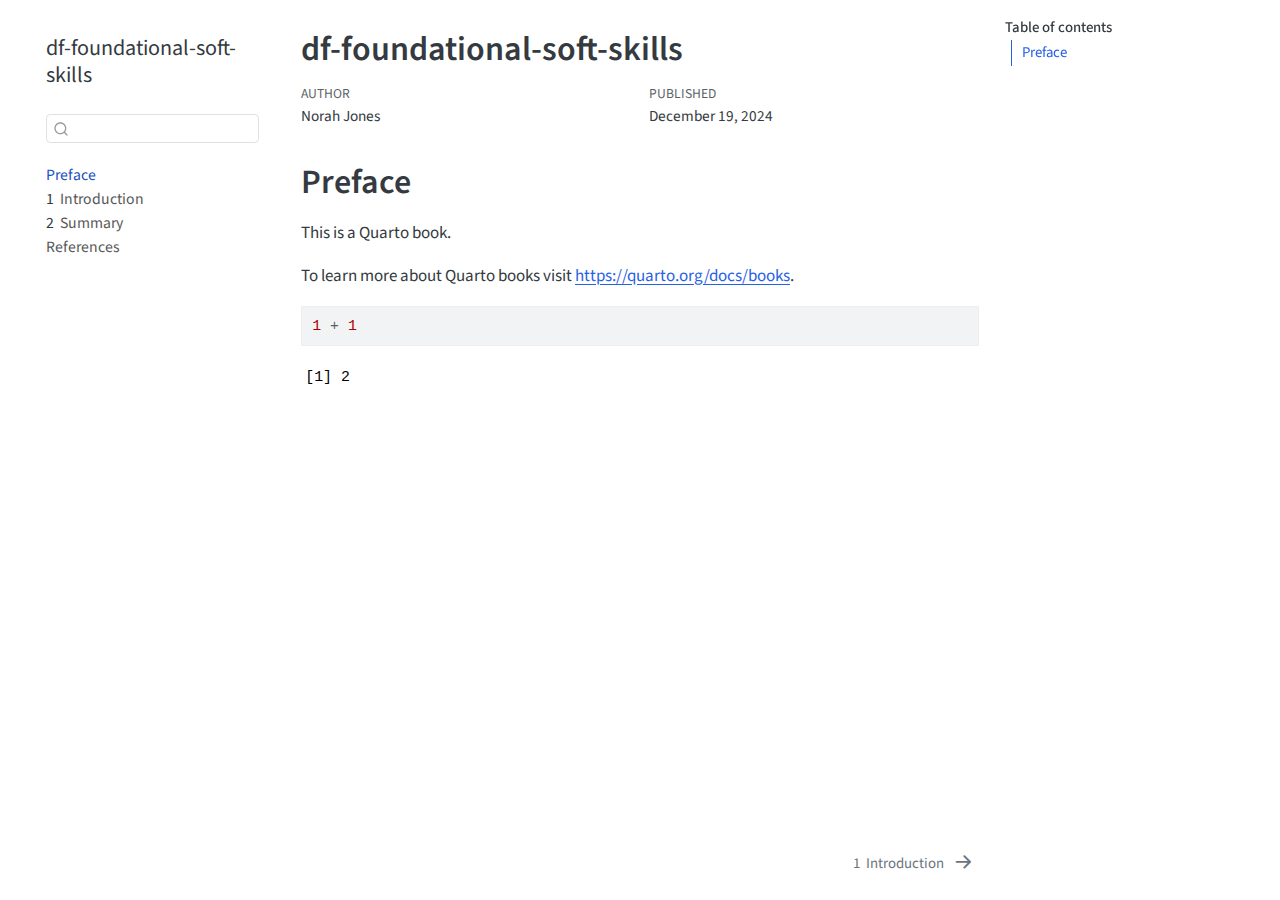
==== index.html @ cdfd6c53 "Built site for gh-pages" ====
<!DOCTYPE html>
<html xmlns="http://www.w3.org/1999/xhtml" lang="en" xml:lang="en"><head>

<meta charset="utf-8">
<meta name="generator" content="quarto-1.6.39">

<meta name="viewport" content="width=device-width, initial-scale=1.0, user-scalable=yes">

<meta name="author" content="Norah Jones">
<meta name="dcterms.date" content="2024-12-19">

<title>df-foundational-soft-skills</title>
<style>
code{white-space: pre-wrap;}
span.smallcaps{font-variant: small-caps;}
div.columns{display: flex; gap: min(4vw, 1.5em);}
div.column{flex: auto; overflow-x: auto;}
div.hanging-indent{margin-left: 1.5em; text-indent: -1.5em;}
ul.task-list{list-style: none;}
ul.task-list li input[type="checkbox"] {
  width: 0.8em;
  margin: 0 0.8em 0.2em -1em; /* quarto-specific, see https://github.com/quarto-dev/quarto-cli/issues/4556 */ 
  vertical-align: middle;
}
/* CSS for syntax highlighting */
pre > code.sourceCode { white-space: pre; position: relative; }
pre > code.sourceCode > span { line-height: 1.25; }
pre > code.sourceCode > span:empty { height: 1.2em; }
.sourceCode { overflow: visible; }
code.sourceCode > span { color: inherit; text-decoration: inherit; }
div.sourceCode { margin: 1em 0; }
pre.sourceCode { margin: 0; }
@media screen {
div.sourceCode { overflow: auto; }
}
@media print {
pre > code.sourceCode { white-space: pre-wrap; }
pre > code.sourceCode > span { display: inline-block; text-indent: -5em; padding-left: 5em; }
}
pre.numberSource code
  { counter-reset: source-line 0; }
pre.numberSource code > span
  { position: relative; left: -4em; counter-increment: source-line; }
pre.numberSource code > span > a:first-child::before
  { content: counter(source-line);
    position: relative; left: -1em; text-align: right; vertical-align: baseline;
    border: none; display: inline-block;
    -webkit-touch-callout: none; -webkit-user-select: none;
    -khtml-user-select: none; -moz-user-select: none;
    -ms-user-select: none; user-select: none;
    padding: 0 4px; width: 4em;
  }
pre.numberSource { margin-left: 3em;  padding-left: 4px; }
div.sourceCode
  {   }
@media screen {
pre > code.sourceCode > span > a:first-child::before { text-decoration: underline; }
}
</style>


<script src="site_libs/quarto-nav/quarto-nav.js"></script>
<script src="site_libs/quarto-nav/headroom.min.js"></script>
<script src="site_libs/clipboard/clipboard.min.js"></script>
<script src="site_libs/quarto-search/autocomplete.umd.js"></script>
<script src="site_libs/quarto-search/fuse.min.js"></script>
<script src="site_libs/quarto-search/quarto-search.js"></script>
<meta name="quarto:offset" content="./">
<link href="./intro.html" rel="next">
<script src="site_libs/quarto-html/quarto.js"></script>
<script src="site_libs/quarto-html/popper.min.js"></script>
<script src="site_libs/quarto-html/tippy.umd.min.js"></script>
<script src="site_libs/quarto-html/anchor.min.js"></script>
<link href="site_libs/quarto-html/tippy.css" rel="stylesheet">
<link href="site_libs/quarto-html/quarto-syntax-highlighting-e26003cea8cd680ca0c55a263523d882.css" rel="stylesheet" id="quarto-text-highlighting-styles">
<script src="site_libs/bootstrap/bootstrap.min.js"></script>
<link href="site_libs/bootstrap/bootstrap-icons.css" rel="stylesheet">
<link href="site_libs/bootstrap/bootstrap-cd7de1037569933fbb609f06423bd096.min.css" rel="stylesheet" append-hash="true" id="quarto-bootstrap" data-mode="light">
<script id="quarto-search-options" type="application/json">{
  "location": "sidebar",
  "copy-button": false,
  "collapse-after": 3,
  "panel-placement": "start",
  "type": "textbox",
  "limit": 50,
  "keyboard-shortcut": [
    "f",
    "/",
    "s"
  ],
  "show-item-context": false,
  "language": {
    "search-no-results-text": "No results",
    "search-matching-documents-text": "matching documents",
    "search-copy-link-title": "Copy link to search",
    "search-hide-matches-text": "Hide additional matches",
    "search-more-match-text": "more match in this document",
    "search-more-matches-text": "more matches in this document",
    "search-clear-button-title": "Clear",
    "search-text-placeholder": "",
    "search-detached-cancel-button-title": "Cancel",
    "search-submit-button-title": "Submit",
    "search-label": "Search"
  }
}</script>


</head>

<body class="nav-sidebar floating">

<div id="quarto-search-results"></div>
  <header id="quarto-header" class="headroom fixed-top">
  <nav class="quarto-secondary-nav">
    <div class="container-fluid d-flex">
      <button type="button" class="quarto-btn-toggle btn" data-bs-toggle="collapse" role="button" data-bs-target=".quarto-sidebar-collapse-item" aria-controls="quarto-sidebar" aria-expanded="false" aria-label="Toggle sidebar navigation" onclick="if (window.quartoToggleHeadroom) { window.quartoToggleHeadroom(); }">
        <i class="bi bi-layout-text-sidebar-reverse"></i>
      </button>
        <nav class="quarto-page-breadcrumbs" aria-label="breadcrumb"><ol class="breadcrumb"><li class="breadcrumb-item"><a href="./index.html">Preface</a></li></ol></nav>
        <a class="flex-grow-1" role="navigation" data-bs-toggle="collapse" data-bs-target=".quarto-sidebar-collapse-item" aria-controls="quarto-sidebar" aria-expanded="false" aria-label="Toggle sidebar navigation" onclick="if (window.quartoToggleHeadroom) { window.quartoToggleHeadroom(); }">      
        </a>
      <button type="button" class="btn quarto-search-button" aria-label="Search" onclick="window.quartoOpenSearch();">
        <i class="bi bi-search"></i>
      </button>
    </div>
  </nav>
</header>
<!-- content -->
<div id="quarto-content" class="quarto-container page-columns page-rows-contents page-layout-article">
<!-- sidebar -->
  <nav id="quarto-sidebar" class="sidebar collapse collapse-horizontal quarto-sidebar-collapse-item sidebar-navigation floating overflow-auto">
    <div class="pt-lg-2 mt-2 text-left sidebar-header">
    <div class="sidebar-title mb-0 py-0">
      <a href="./">df-foundational-soft-skills</a> 
    </div>
      </div>
        <div class="mt-2 flex-shrink-0 align-items-center">
        <div class="sidebar-search">
        <div id="quarto-search" class="" title="Search"></div>
        </div>
        </div>
    <div class="sidebar-menu-container"> 
    <ul class="list-unstyled mt-1">
        <li class="sidebar-item">
  <div class="sidebar-item-container"> 
  <a href="./index.html" class="sidebar-item-text sidebar-link active">
 <span class="menu-text">Preface</span></a>
  </div>
</li>
        <li class="sidebar-item">
  <div class="sidebar-item-container"> 
  <a href="./intro.html" class="sidebar-item-text sidebar-link">
 <span class="menu-text"><span class="chapter-number">1</span>&nbsp; <span class="chapter-title">Introduction</span></span></a>
  </div>
</li>
        <li class="sidebar-item">
  <div class="sidebar-item-container"> 
  <a href="./summary.html" class="sidebar-item-text sidebar-link">
 <span class="menu-text"><span class="chapter-number">2</span>&nbsp; <span class="chapter-title">Summary</span></span></a>
  </div>
</li>
        <li class="sidebar-item">
  <div class="sidebar-item-container"> 
  <a href="./references.html" class="sidebar-item-text sidebar-link">
 <span class="menu-text">References</span></a>
  </div>
</li>
    </ul>
    </div>
</nav>
<div id="quarto-sidebar-glass" class="quarto-sidebar-collapse-item" data-bs-toggle="collapse" data-bs-target=".quarto-sidebar-collapse-item"></div>
<!-- margin-sidebar -->
    <div id="quarto-margin-sidebar" class="sidebar margin-sidebar">
        <nav id="TOC" role="doc-toc" class="toc-active">
    <h2 id="toc-title">Table of contents</h2>
   
  <ul>
  <li><a href="#preface" id="toc-preface" class="nav-link active" data-scroll-target="#preface">Preface</a></li>
  </ul>
</nav>
    </div>
<!-- main -->
<main class="content" id="quarto-document-content">

<header id="title-block-header" class="quarto-title-block default">
<div class="quarto-title">
<h1 class="title">df-foundational-soft-skills</h1>
</div>



<div class="quarto-title-meta">

    <div>
    <div class="quarto-title-meta-heading">Author</div>
    <div class="quarto-title-meta-contents">
             <p>Norah Jones </p>
          </div>
  </div>
    
    <div>
    <div class="quarto-title-meta-heading">Published</div>
    <div class="quarto-title-meta-contents">
      <p class="date">December 19, 2024</p>
    </div>
  </div>
  
    
  </div>
  


</header>


<section id="preface" class="level1 unnumbered">
<h1 class="unnumbered">Preface</h1>
<p>This is a Quarto book.</p>
<p>To learn more about Quarto books visit <a href="https://quarto.org/docs/books" class="uri">https://quarto.org/docs/books</a>.</p>
<div class="cell">
<div class="sourceCode cell-code" id="cb1"><pre class="sourceCode r code-with-copy"><code class="sourceCode r"><span id="cb1-1"><a href="#cb1-1" aria-hidden="true" tabindex="-1"></a><span class="dv">1</span> <span class="sc">+</span> <span class="dv">1</span></span></code><button title="Copy to Clipboard" class="code-copy-button"><i class="bi"></i></button></pre></div>
<div class="cell-output cell-output-stdout">
<pre><code>[1] 2</code></pre>
</div>
</div>


</section>

</main> <!-- /main -->
<script id="quarto-html-after-body" type="application/javascript">
window.document.addEventListener("DOMContentLoaded", function (event) {
  const toggleBodyColorMode = (bsSheetEl) => {
    const mode = bsSheetEl.getAttribute("data-mode");
    const bodyEl = window.document.querySelector("body");
    if (mode === "dark") {
      bodyEl.classList.add("quarto-dark");
      bodyEl.classList.remove("quarto-light");
    } else {
      bodyEl.classList.add("quarto-light");
      bodyEl.classList.remove("quarto-dark");
    }
  }
  const toggleBodyColorPrimary = () => {
    const bsSheetEl = window.document.querySelector("link#quarto-bootstrap");
    if (bsSheetEl) {
      toggleBodyColorMode(bsSheetEl);
    }
  }
  toggleBodyColorPrimary();  
  const icon = "";
  const anchorJS = new window.AnchorJS();
  anchorJS.options = {
    placement: 'right',
    icon: icon
  };
  anchorJS.add('.anchored');
  const isCodeAnnotation = (el) => {
    for (const clz of el.classList) {
      if (clz.startsWith('code-annotation-')) {                     
        return true;
      }
    }
    return false;
  }
  const onCopySuccess = function(e) {
    // button target
    const button = e.trigger;
    // don't keep focus
    button.blur();
    // flash "checked"
    button.classList.add('code-copy-button-checked');
    var currentTitle = button.getAttribute("title");
    button.setAttribute("title", "Copied!");
    let tooltip;
    if (window.bootstrap) {
      button.setAttribute("data-bs-toggle", "tooltip");
      button.setAttribute("data-bs-placement", "left");
      button.setAttribute("data-bs-title", "Copied!");
      tooltip = new bootstrap.Tooltip(button, 
        { trigger: "manual", 
          customClass: "code-copy-button-tooltip",
          offset: [0, -8]});
      tooltip.show();    
    }
    setTimeout(function() {
      if (tooltip) {
        tooltip.hide();
        button.removeAttribute("data-bs-title");
        button.removeAttribute("data-bs-toggle");
        button.removeAttribute("data-bs-placement");
      }
      button.setAttribute("title", currentTitle);
      button.classList.remove('code-copy-button-checked');
    }, 1000);
    // clear code selection
    e.clearSelection();
  }
  const getTextToCopy = function(trigger) {
      const codeEl = trigger.previousElementSibling.cloneNode(true);
      for (const childEl of codeEl.children) {
        if (isCodeAnnotation(childEl)) {
          childEl.remove();
        }
      }
      return codeEl.innerText;
  }
  const clipboard = new window.ClipboardJS('.code-copy-button:not([data-in-quarto-modal])', {
    text: getTextToCopy
  });
  clipboard.on('success', onCopySuccess);
  if (window.document.getElementById('quarto-embedded-source-code-modal')) {
    const clipboardModal = new window.ClipboardJS('.code-copy-button[data-in-quarto-modal]', {
      text: getTextToCopy,
      container: window.document.getElementById('quarto-embedded-source-code-modal')
    });
    clipboardModal.on('success', onCopySuccess);
  }
    var localhostRegex = new RegExp(/^(?:http|https):\/\/localhost\:?[0-9]*\//);
    var mailtoRegex = new RegExp(/^mailto:/);
      var filterRegex = new RegExp('/' + window.location.host + '/');
    var isInternal = (href) => {
        return filterRegex.test(href) || localhostRegex.test(href) || mailtoRegex.test(href);
    }
    // Inspect non-navigation links and adorn them if external
 	var links = window.document.querySelectorAll('a[href]:not(.nav-link):not(.navbar-brand):not(.toc-action):not(.sidebar-link):not(.sidebar-item-toggle):not(.pagination-link):not(.no-external):not([aria-hidden]):not(.dropdown-item):not(.quarto-navigation-tool):not(.about-link)');
    for (var i=0; i<links.length; i++) {
      const link = links[i];
      if (!isInternal(link.href)) {
        // undo the damage that might have been done by quarto-nav.js in the case of
        // links that we want to consider external
        if (link.dataset.originalHref !== undefined) {
          link.href = link.dataset.originalHref;
        }
      }
    }
  function tippyHover(el, contentFn, onTriggerFn, onUntriggerFn) {
    const config = {
      allowHTML: true,
      maxWidth: 500,
      delay: 100,
      arrow: false,
      appendTo: function(el) {
          return el.parentElement;
      },
      interactive: true,
      interactiveBorder: 10,
      theme: 'quarto',
      placement: 'bottom-start',
    };
    if (contentFn) {
      config.content = contentFn;
    }
    if (onTriggerFn) {
      config.onTrigger = onTriggerFn;
    }
    if (onUntriggerFn) {
      config.onUntrigger = onUntriggerFn;
    }
    window.tippy(el, config); 
  }
  const noterefs = window.document.querySelectorAll('a[role="doc-noteref"]');
  for (var i=0; i<noterefs.length; i++) {
    const ref = noterefs[i];
    tippyHover(ref, function() {
      // use id or data attribute instead here
      let href = ref.getAttribute('data-footnote-href') || ref.getAttribute('href');
      try { href = new URL(href).hash; } catch {}
      const id = href.replace(/^#\/?/, "");
      const note = window.document.getElementById(id);
      if (note) {
        return note.innerHTML;
      } else {
        return "";
      }
    });
  }
  const xrefs = window.document.querySelectorAll('a.quarto-xref');
  const processXRef = (id, note) => {
    // Strip column container classes
    const stripColumnClz = (el) => {
      el.classList.remove("page-full", "page-columns");
      if (el.children) {
        for (const child of el.children) {
          stripColumnClz(child);
        }
      }
    }
    stripColumnClz(note)
    if (id === null || id.startsWith('sec-')) {
      // Special case sections, only their first couple elements
      const container = document.createElement("div");
      if (note.children && note.children.length > 2) {
        container.appendChild(note.children[0].cloneNode(true));
        for (let i = 1; i < note.children.length; i++) {
          const child = note.children[i];
          if (child.tagName === "P" && child.innerText === "") {
            continue;
          } else {
            container.appendChild(child.cloneNode(true));
            break;
          }
        }
        if (window.Quarto?.typesetMath) {
          window.Quarto.typesetMath(container);
        }
        return container.innerHTML
      } else {
        if (window.Quarto?.typesetMath) {
          window.Quarto.typesetMath(note);
        }
        return note.innerHTML;
      }
    } else {
      // Remove any anchor links if they are present
      const anchorLink = note.querySelector('a.anchorjs-link');
      if (anchorLink) {
        anchorLink.remove();
      }
      if (window.Quarto?.typesetMath) {
        window.Quarto.typesetMath(note);
      }
      if (note.classList.contains("callout")) {
        return note.outerHTML;
      } else {
        return note.innerHTML;
      }
    }
  }
  for (var i=0; i<xrefs.length; i++) {
    const xref = xrefs[i];
    tippyHover(xref, undefined, function(instance) {
      instance.disable();
      let url = xref.getAttribute('href');
      let hash = undefined; 
      if (url.startsWith('#')) {
        hash = url;
      } else {
        try { hash = new URL(url).hash; } catch {}
      }
      if (hash) {
        const id = hash.replace(/^#\/?/, "");
        const note = window.document.getElementById(id);
        if (note !== null) {
          try {
            const html = processXRef(id, note.cloneNode(true));
            instance.setContent(html);
          } finally {
            instance.enable();
            instance.show();
          }
        } else {
          // See if we can fetch this
          fetch(url.split('#')[0])
          .then(res => res.text())
          .then(html => {
            const parser = new DOMParser();
            const htmlDoc = parser.parseFromString(html, "text/html");
            const note = htmlDoc.getElementById(id);
            if (note !== null) {
              const html = processXRef(id, note);
              instance.setContent(html);
            } 
          }).finally(() => {
            instance.enable();
            instance.show();
          });
        }
      } else {
        // See if we can fetch a full url (with no hash to target)
        // This is a special case and we should probably do some content thinning / targeting
        fetch(url)
        .then(res => res.text())
        .then(html => {
          const parser = new DOMParser();
          const htmlDoc = parser.parseFromString(html, "text/html");
          const note = htmlDoc.querySelector('main.content');
          if (note !== null) {
            // This should only happen for chapter cross references
            // (since there is no id in the URL)
            // remove the first header
            if (note.children.length > 0 && note.children[0].tagName === "HEADER") {
              note.children[0].remove();
            }
            const html = processXRef(null, note);
            instance.setContent(html);
          } 
        }).finally(() => {
          instance.enable();
          instance.show();
        });
      }
    }, function(instance) {
    });
  }
      let selectedAnnoteEl;
      const selectorForAnnotation = ( cell, annotation) => {
        let cellAttr = 'data-code-cell="' + cell + '"';
        let lineAttr = 'data-code-annotation="' +  annotation + '"';
        const selector = 'span[' + cellAttr + '][' + lineAttr + ']';
        return selector;
      }
      const selectCodeLines = (annoteEl) => {
        const doc = window.document;
        const targetCell = annoteEl.getAttribute("data-target-cell");
        const targetAnnotation = annoteEl.getAttribute("data-target-annotation");
        const annoteSpan = window.document.querySelector(selectorForAnnotation(targetCell, targetAnnotation));
        const lines = annoteSpan.getAttribute("data-code-lines").split(",");
        const lineIds = lines.map((line) => {
          return targetCell + "-" + line;
        })
        let top = null;
        let height = null;
        let parent = null;
        if (lineIds.length > 0) {
            //compute the position of the single el (top and bottom and make a div)
            const el = window.document.getElementById(lineIds[0]);
            top = el.offsetTop;
            height = el.offsetHeight;
            parent = el.parentElement.parentElement;
          if (lineIds.length > 1) {
            const lastEl = window.document.getElementById(lineIds[lineIds.length - 1]);
            const bottom = lastEl.offsetTop + lastEl.offsetHeight;
            height = bottom - top;
          }
          if (top !== null && height !== null && parent !== null) {
            // cook up a div (if necessary) and position it 
            let div = window.document.getElementById("code-annotation-line-highlight");
            if (div === null) {
              div = window.document.createElement("div");
              div.setAttribute("id", "code-annotation-line-highlight");
              div.style.position = 'absolute';
              parent.appendChild(div);
            }
            div.style.top = top - 2 + "px";
            div.style.height = height + 4 + "px";
            div.style.left = 0;
            let gutterDiv = window.document.getElementById("code-annotation-line-highlight-gutter");
            if (gutterDiv === null) {
              gutterDiv = window.document.createElement("div");
              gutterDiv.setAttribute("id", "code-annotation-line-highlight-gutter");
              gutterDiv.style.position = 'absolute';
              const codeCell = window.document.getElementById(targetCell);
              const gutter = codeCell.querySelector('.code-annotation-gutter');
              gutter.appendChild(gutterDiv);
            }
            gutterDiv.style.top = top - 2 + "px";
            gutterDiv.style.height = height + 4 + "px";
          }
          selectedAnnoteEl = annoteEl;
        }
      };
      const unselectCodeLines = () => {
        const elementsIds = ["code-annotation-line-highlight", "code-annotation-line-highlight-gutter"];
        elementsIds.forEach((elId) => {
          const div = window.document.getElementById(elId);
          if (div) {
            div.remove();
          }
        });
        selectedAnnoteEl = undefined;
      };
        // Handle positioning of the toggle
    window.addEventListener(
      "resize",
      throttle(() => {
        elRect = undefined;
        if (selectedAnnoteEl) {
          selectCodeLines(selectedAnnoteEl);
        }
      }, 10)
    );
    function throttle(fn, ms) {
    let throttle = false;
    let timer;
      return (...args) => {
        if(!throttle) { // first call gets through
            fn.apply(this, args);
            throttle = true;
        } else { // all the others get throttled
            if(timer) clearTimeout(timer); // cancel #2
            timer = setTimeout(() => {
              fn.apply(this, args);
              timer = throttle = false;
            }, ms);
        }
      };
    }
      // Attach click handler to the DT
      const annoteDls = window.document.querySelectorAll('dt[data-target-cell]');
      for (const annoteDlNode of annoteDls) {
        annoteDlNode.addEventListener('click', (event) => {
          const clickedEl = event.target;
          if (clickedEl !== selectedAnnoteEl) {
            unselectCodeLines();
            const activeEl = window.document.querySelector('dt[data-target-cell].code-annotation-active');
            if (activeEl) {
              activeEl.classList.remove('code-annotation-active');
            }
            selectCodeLines(clickedEl);
            clickedEl.classList.add('code-annotation-active');
          } else {
            // Unselect the line
            unselectCodeLines();
            clickedEl.classList.remove('code-annotation-active');
          }
        });
      }
  const findCites = (el) => {
    const parentEl = el.parentElement;
    if (parentEl) {
      const cites = parentEl.dataset.cites;
      if (cites) {
        return {
          el,
          cites: cites.split(' ')
        };
      } else {
        return findCites(el.parentElement)
      }
    } else {
      return undefined;
    }
  };
  var bibliorefs = window.document.querySelectorAll('a[role="doc-biblioref"]');
  for (var i=0; i<bibliorefs.length; i++) {
    const ref = bibliorefs[i];
    const citeInfo = findCites(ref);
    if (citeInfo) {
      tippyHover(citeInfo.el, function() {
        var popup = window.document.createElement('div');
        citeInfo.cites.forEach(function(cite) {
          var citeDiv = window.document.createElement('div');
          citeDiv.classList.add('hanging-indent');
          citeDiv.classList.add('csl-entry');
          var biblioDiv = window.document.getElementById('ref-' + cite);
          if (biblioDiv) {
            citeDiv.innerHTML = biblioDiv.innerHTML;
          }
          popup.appendChild(citeDiv);
        });
        return popup.innerHTML;
      });
    }
  }
});
</script>
<nav class="page-navigation">
  <div class="nav-page nav-page-previous">
  </div>
  <div class="nav-page nav-page-next">
      <a href="./intro.html" class="pagination-link" aria-label="Introduction">
        <span class="nav-page-text"><span class="chapter-number">1</span>&nbsp; <span class="chapter-title">Introduction</span></span> <i class="bi bi-arrow-right-short"></i>
      </a>
  </div>
</nav>
</div> <!-- /content -->




</body></html>
---- site_libs/quarto-html/tippy.css ----
.tippy-box[data-animation=fade][data-state=hidden]{opacity:0}[data-tippy-root]{max-width:calc(100vw - 10px)}.tippy-box{position:relative;background-color:#333;color:#fff;border-radius:4px;font-size:14px;line-height:1.4;white-space:normal;outline:0;transition-property:transform,visibility,opacity}.tippy-box[data-placement^=top]>.tippy-arrow{bottom:0}.tippy-box[data-placement^=top]>.tippy-arrow:before{bottom:-7px;left:0;border-width:8px 8px 0;border-top-color:initial;transform-origin:center top}.tippy-box[data-placement^=bottom]>.tippy-arrow{top:0}.tippy-box[data-placement^=bottom]>.tippy-arrow:before{top:-7px;left:0;border-width:0 8px 8px;border-bottom-color:initial;transform-origin:center bottom}.tippy-box[data-placement^=left]>.tippy-arrow{right:0}.tippy-box[data-placement^=left]>.tippy-arrow:before{border-width:8px 0 8px 8px;border-left-color:initial;right:-7px;transform-origin:center left}.tippy-box[data-placement^=right]>.tippy-arrow{left:0}.tippy-box[data-placement^=right]>.tippy-arrow:before{left:-7px;border-width:8px 8px 8px 0;border-right-color:initial;transform-origin:center right}.tippy-box[data-inertia][data-state=visible]{transition-timing-function:cubic-bezier(.54,1.5,.38,1.11)}.tippy-arrow{width:16px;height:16px;color:#333}.tippy-arrow:before{content:"";position:absolute;border-color:transparent;border-style:solid}.tippy-content{position:relative;padding:5px 9px;z-index:1}
---- site_libs/quarto-html/quarto-syntax-highlighting-e26003cea8cd680ca0c55a263523d882.css ----
/* quarto syntax highlight colors */
:root {
  --quarto-hl-ot-color: #003B4F;
  --quarto-hl-at-color: #657422;
  --quarto-hl-ss-color: #20794D;
  --quarto-hl-an-color: #5E5E5E;
  --quarto-hl-fu-color: #4758AB;
  --quarto-hl-st-color: #20794D;
  --quarto-hl-cf-color: #003B4F;
  --quarto-hl-op-color: #5E5E5E;
  --quarto-hl-er-color: #AD0000;
  --quarto-hl-bn-color: #AD0000;
  --quarto-hl-al-color: #AD0000;
  --quarto-hl-va-color: #111111;
  --quarto-hl-bu-color: inherit;
  --quarto-hl-ex-color: inherit;
  --quarto-hl-pp-color: #AD0000;
  --quarto-hl-in-color: #5E5E5E;
  --quarto-hl-vs-color: #20794D;
  --quarto-hl-wa-color: #5E5E5E;
  --quarto-hl-do-color: #5E5E5E;
  --quarto-hl-im-color: #00769E;
  --quarto-hl-ch-color: #20794D;
  --quarto-hl-dt-color: #AD0000;
  --quarto-hl-fl-color: #AD0000;
  --quarto-hl-co-color: #5E5E5E;
  --quarto-hl-cv-color: #5E5E5E;
  --quarto-hl-cn-color: #8f5902;
  --quarto-hl-sc-color: #5E5E5E;
  --quarto-hl-dv-color: #AD0000;
  --quarto-hl-kw-color: #003B4F;
}

/* other quarto variables */
:root {
  --quarto-font-monospace: SFMono-Regular, Menlo, Monaco, Consolas, "Liberation Mono", "Courier New", monospace;
}

pre > code.sourceCode > span {
  color: #003B4F;
}

code span {
  color: #003B4F;
}

code.sourceCode > span {
  color: #003B4F;
}

div.sourceCode,
div.sourceCode pre.sourceCode {
  color: #003B4F;
}

code span.ot {
  color: #003B4F;
  font-style: inherit;
}

code span.at {
  color: #657422;
  font-style: inherit;
}

code span.ss {
  color: #20794D;
  font-style: inherit;
}

code span.an {
  color: #5E5E5E;
  font-style: inherit;
}

code span.fu {
  color: #4758AB;
  font-style: inherit;
}

code span.st {
  color: #20794D;
  font-style: inherit;
}

code span.cf {
  color: #003B4F;
  font-weight: bold;
  font-style: inherit;
}

code span.op {
  color: #5E5E5E;
  font-style: inherit;
}

code span.er {
  color: #AD0000;
  font-style: inherit;
}

code span.bn {
  color: #AD0000;
  font-style: inherit;
}

code span.al {
  color: #AD0000;
  font-style: inherit;
}

code span.va {
  color: #111111;
  font-style: inherit;
}

code span.bu {
  font-style: inherit;
}

code span.ex {
  font-style: inherit;
}

code span.pp {
  color: #AD0000;
  font-style: inherit;
}

code span.in {
  color: #5E5E5E;
  font-style: inherit;
}

code span.vs {
  color: #20794D;
  font-style: inherit;
}

code span.wa {
  color: #5E5E5E;
  font-style: italic;
}

code span.do {
  color: #5E5E5E;
  font-style: italic;
}

code span.im {
  color: #00769E;
  font-style: inherit;
}

code span.ch {
  color: #20794D;
  font-style: inherit;
}

code span.dt {
  color: #AD0000;
  font-style: inherit;
}

code span.fl {
  color: #AD0000;
  font-style: inherit;
}

code span.co {
  color: #5E5E5E;
  font-style: inherit;
}

code span.cv {
  color: #5E5E5E;
  font-style: italic;
}

code span.cn {
  color: #8f5902;
  font-style: inherit;
}

code span.sc {
  color: #5E5E5E;
  font-style: inherit;
}

code span.dv {
  color: #AD0000;
  font-style: inherit;
}

code span.kw {
  color: #003B4F;
  font-weight: bold;
  font-style: inherit;
}

.prevent-inlining {
  content: "</";
}

/*# sourceMappingURL=e90e9ab646ea9b1aaa61e089606e0f97.css.map */
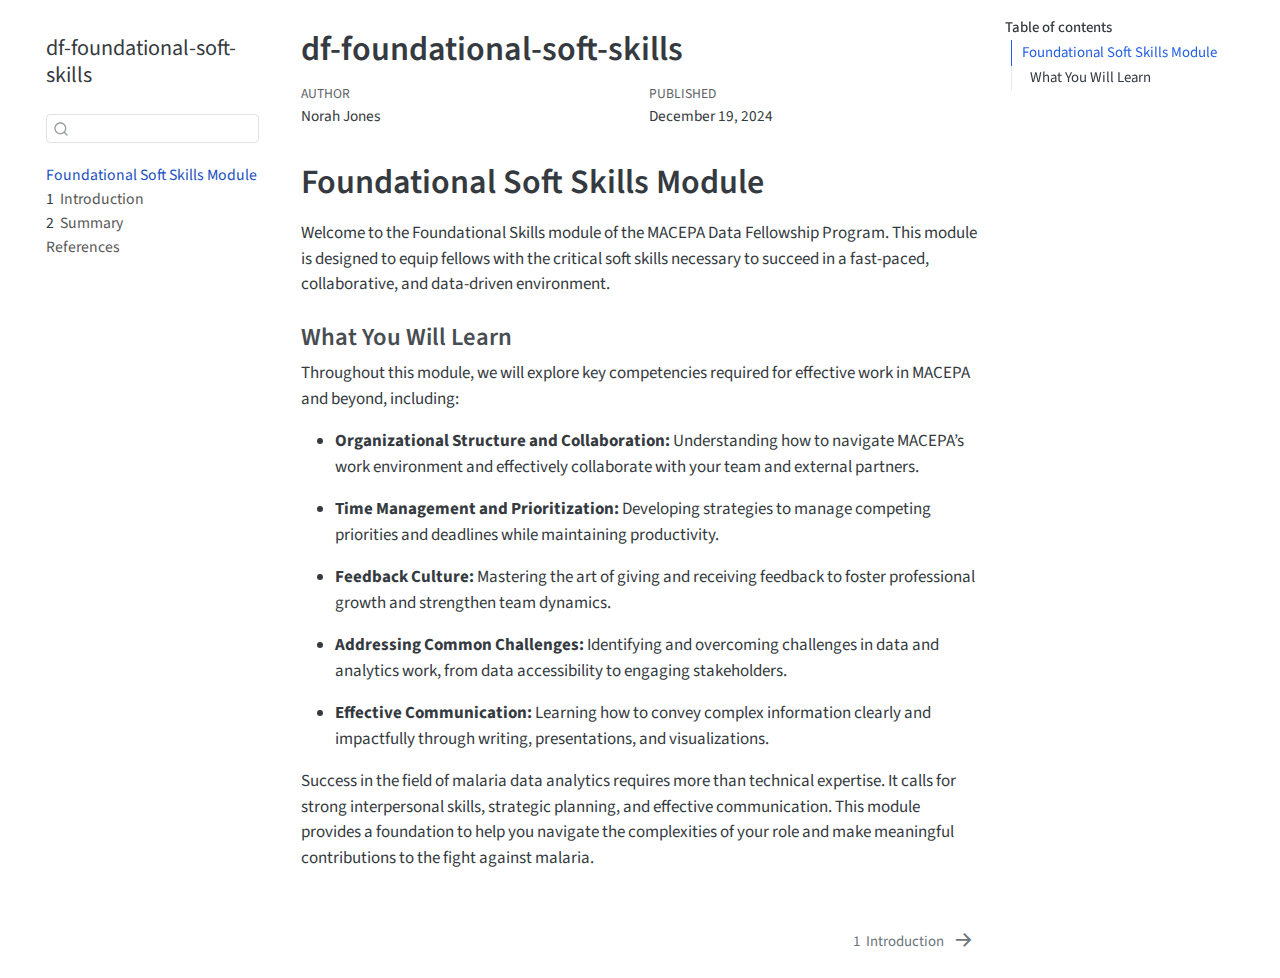
==== commit ee5b6694: "Built site for gh-pages" ====
--- a/index.html
+++ b/index.html
@@ -21,40 +21,6 @@
   width: 0.8em;
   margin: 0 0.8em 0.2em -1em; /* quarto-specific, see https://github.com/quarto-dev/quarto-cli/issues/4556 */ 
   vertical-align: middle;
-}
-/* CSS for syntax highlighting */
-pre > code.sourceCode { white-space: pre; position: relative; }
-pre > code.sourceCode > span { line-height: 1.25; }
-pre > code.sourceCode > span:empty { height: 1.2em; }
-.sourceCode { overflow: visible; }
-code.sourceCode > span { color: inherit; text-decoration: inherit; }
-div.sourceCode { margin: 1em 0; }
-pre.sourceCode { margin: 0; }
-@media screen {
-div.sourceCode { overflow: auto; }
-}
-@media print {
-pre > code.sourceCode { white-space: pre-wrap; }
-pre > code.sourceCode > span { display: inline-block; text-indent: -5em; padding-left: 5em; }
-}
-pre.numberSource code
-  { counter-reset: source-line 0; }
-pre.numberSource code > span
-  { position: relative; left: -4em; counter-increment: source-line; }
-pre.numberSource code > span > a:first-child::before
-  { content: counter(source-line);
-    position: relative; left: -1em; text-align: right; vertical-align: baseline;
-    border: none; display: inline-block;
-    -webkit-touch-callout: none; -webkit-user-select: none;
-    -khtml-user-select: none; -moz-user-select: none;
-    -ms-user-select: none; user-select: none;
-    padding: 0 4px; width: 4em;
-  }
-pre.numberSource { margin-left: 3em;  padding-left: 4px; }
-div.sourceCode
-  {   }
-@media screen {
-pre > code.sourceCode > span > a:first-child::before { text-decoration: underline; }
 }
 </style>
 
@@ -116,7 +82,7 @@
       <button type="button" class="quarto-btn-toggle btn" data-bs-toggle="collapse" role="button" data-bs-target=".quarto-sidebar-collapse-item" aria-controls="quarto-sidebar" aria-expanded="false" aria-label="Toggle sidebar navigation" onclick="if (window.quartoToggleHeadroom) { window.quartoToggleHeadroom(); }">
         <i class="bi bi-layout-text-sidebar-reverse"></i>
       </button>
-        <nav class="quarto-page-breadcrumbs" aria-label="breadcrumb"><ol class="breadcrumb"><li class="breadcrumb-item"><a href="./index.html">Preface</a></li></ol></nav>
+        <nav class="quarto-page-breadcrumbs" aria-label="breadcrumb"><ol class="breadcrumb"><li class="breadcrumb-item"><a href="./index.html">Foundational Soft Skills Module</a></li></ol></nav>
         <a class="flex-grow-1" role="navigation" data-bs-toggle="collapse" data-bs-target=".quarto-sidebar-collapse-item" aria-controls="quarto-sidebar" aria-expanded="false" aria-label="Toggle sidebar navigation" onclick="if (window.quartoToggleHeadroom) { window.quartoToggleHeadroom(); }">      
         </a>
       <button type="button" class="btn quarto-search-button" aria-label="Search" onclick="window.quartoOpenSearch();">
@@ -144,7 +110,7 @@
         <li class="sidebar-item">
   <div class="sidebar-item-container"> 
   <a href="./index.html" class="sidebar-item-text sidebar-link active">
- <span class="menu-text">Preface</span></a>
+ <span class="menu-text">Foundational Soft Skills Module</span></a>
   </div>
 </li>
         <li class="sidebar-item">
@@ -175,7 +141,10 @@
     <h2 id="toc-title">Table of contents</h2>
    
   <ul>
-  <li><a href="#preface" id="toc-preface" class="nav-link active" data-scroll-target="#preface">Preface</a></li>
+  <li><a href="#foundational-soft-skills-module" id="toc-foundational-soft-skills-module" class="nav-link active" data-scroll-target="#foundational-soft-skills-module">Foundational Soft Skills Module</a>
+  <ul class="collapse">
+  <li><a href="#what-you-will-learn" id="toc-what-you-will-learn" class="nav-link" data-scroll-target="#what-you-will-learn">What You Will Learn</a></li>
+  </ul></li>
   </ul>
 </nav>
     </div>
@@ -213,18 +182,23 @@
 </header>
 
 
-<section id="preface" class="level1 unnumbered">
-<h1 class="unnumbered">Preface</h1>
-<p>This is a Quarto book.</p>
-<p>To learn more about Quarto books visit <a href="https://quarto.org/docs/books" class="uri">https://quarto.org/docs/books</a>.</p>
-<div class="cell">
-<div class="sourceCode cell-code" id="cb1"><pre class="sourceCode r code-with-copy"><code class="sourceCode r"><span id="cb1-1"><a href="#cb1-1" aria-hidden="true" tabindex="-1"></a><span class="dv">1</span> <span class="sc">+</span> <span class="dv">1</span></span></code><button title="Copy to Clipboard" class="code-copy-button"><i class="bi"></i></button></pre></div>
-<div class="cell-output cell-output-stdout">
-<pre><code>[1] 2</code></pre>
-</div>
-</div>
-
-
+<section id="foundational-soft-skills-module" class="level1 unnumbered">
+<h1 class="unnumbered">Foundational Soft Skills Module</h1>
+<p>Welcome to the Foundational Skills module of the MACEPA Data Fellowship Program. This module is designed to equip fellows with the critical soft skills necessary to succeed in a fast-paced, collaborative, and data-driven environment.</p>
+<section id="what-you-will-learn" class="level3">
+<h3 class="anchored" data-anchor-id="what-you-will-learn">What You Will Learn</h3>
+<p>Throughout this module, we will explore key competencies required for effective work in MACEPA and beyond, including:</p>
+<ul>
+<li><p><strong>Organizational Structure and Collaboration:</strong> Understanding how to navigate MACEPA’s work environment and effectively collaborate with your team and external partners.</p></li>
+<li><p><strong>Time Management and Prioritization:</strong> Developing strategies to manage competing priorities and deadlines while maintaining productivity.</p></li>
+<li><p><strong>Feedback Culture:</strong> Mastering the art of giving and receiving feedback to foster professional growth and strengthen team dynamics.</p></li>
+<li><p><strong>Addressing Common Challenges:</strong> Identifying and overcoming challenges in data and analytics work, from data accessibility to engaging stakeholders.</p></li>
+<li><p><strong>Effective Communication:</strong> Learning how to convey complex information clearly and impactfully through writing, presentations, and visualizations.</p></li>
+</ul>
+<p>Success in the field of malaria data analytics requires more than technical expertise. It calls for strong interpersonal skills, strategic planning, and effective communication. This module provides a foundation to help you navigate the complexities of your role and make meaningful contributions to the fight against malaria.</p>
+
+
+</section>
 </section>
 
 </main> <!-- /main -->
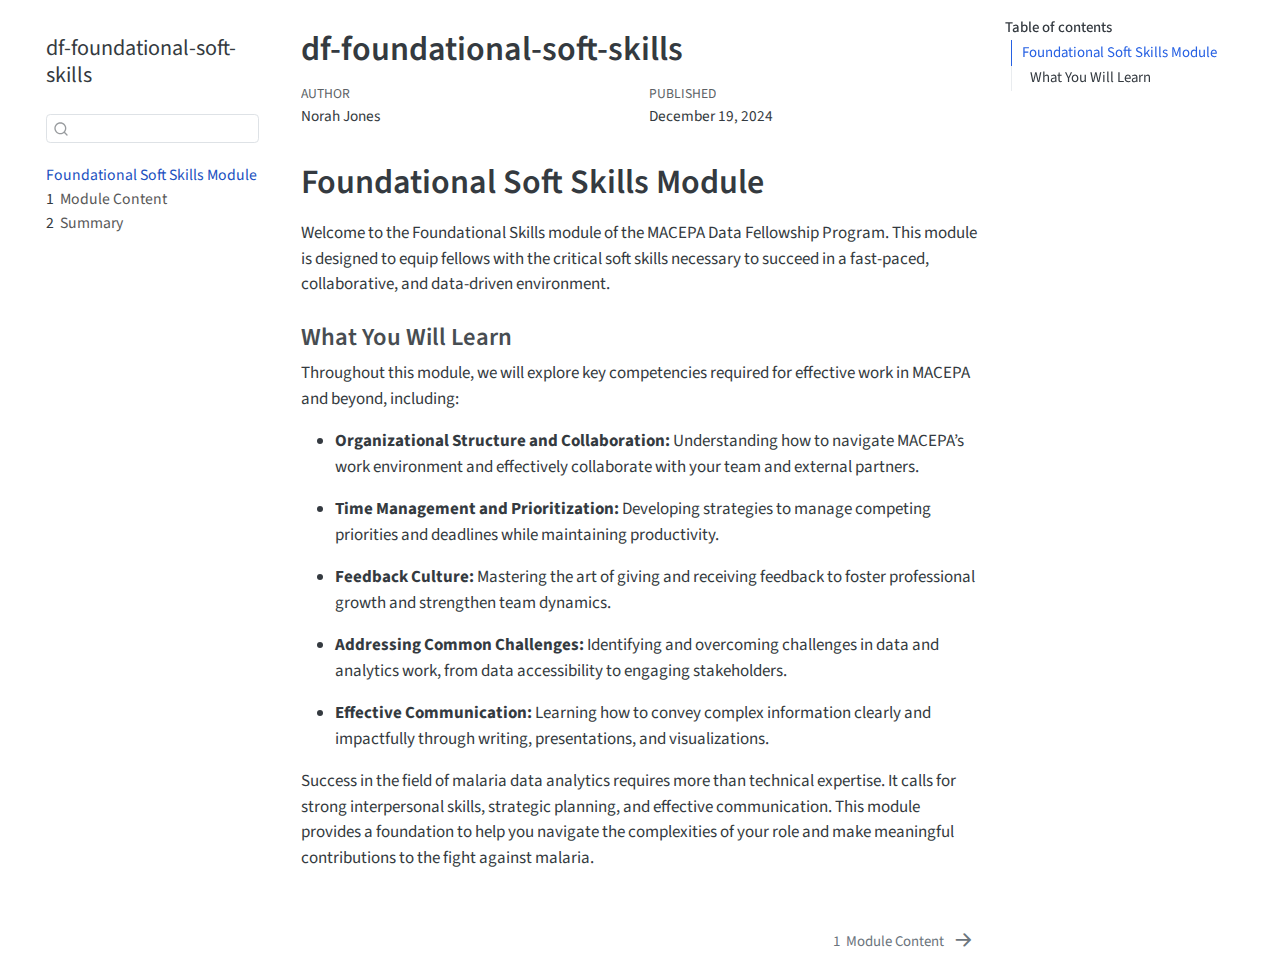
==== commit 775e494c: "Built site for gh-pages" ====
--- a/index.html
+++ b/index.html
@@ -116,19 +116,13 @@
         <li class="sidebar-item">
   <div class="sidebar-item-container"> 
   <a href="./intro.html" class="sidebar-item-text sidebar-link">
- <span class="menu-text"><span class="chapter-number">1</span>&nbsp; <span class="chapter-title">Introduction</span></span></a>
+ <span class="menu-text"><span class="chapter-number">1</span>&nbsp; <span class="chapter-title">Module Content</span></span></a>
   </div>
 </li>
         <li class="sidebar-item">
   <div class="sidebar-item-container"> 
   <a href="./summary.html" class="sidebar-item-text sidebar-link">
  <span class="menu-text"><span class="chapter-number">2</span>&nbsp; <span class="chapter-title">Summary</span></span></a>
-  </div>
-</li>
-        <li class="sidebar-item">
-  <div class="sidebar-item-container"> 
-  <a href="./references.html" class="sidebar-item-text sidebar-link">
- <span class="menu-text">References</span></a>
   </div>
 </li>
     </ul>
@@ -623,8 +617,8 @@
   <div class="nav-page nav-page-previous">
   </div>
   <div class="nav-page nav-page-next">
-      <a href="./intro.html" class="pagination-link" aria-label="Introduction">
-        <span class="nav-page-text"><span class="chapter-number">1</span>&nbsp; <span class="chapter-title">Introduction</span></span> <i class="bi bi-arrow-right-short"></i>
+      <a href="./intro.html" class="pagination-link" aria-label="Module Content">
+        <span class="nav-page-text"><span class="chapter-number">1</span>&nbsp; <span class="chapter-title">Module Content</span></span> <i class="bi bi-arrow-right-short"></i>
       </a>
   </div>
 </nav>
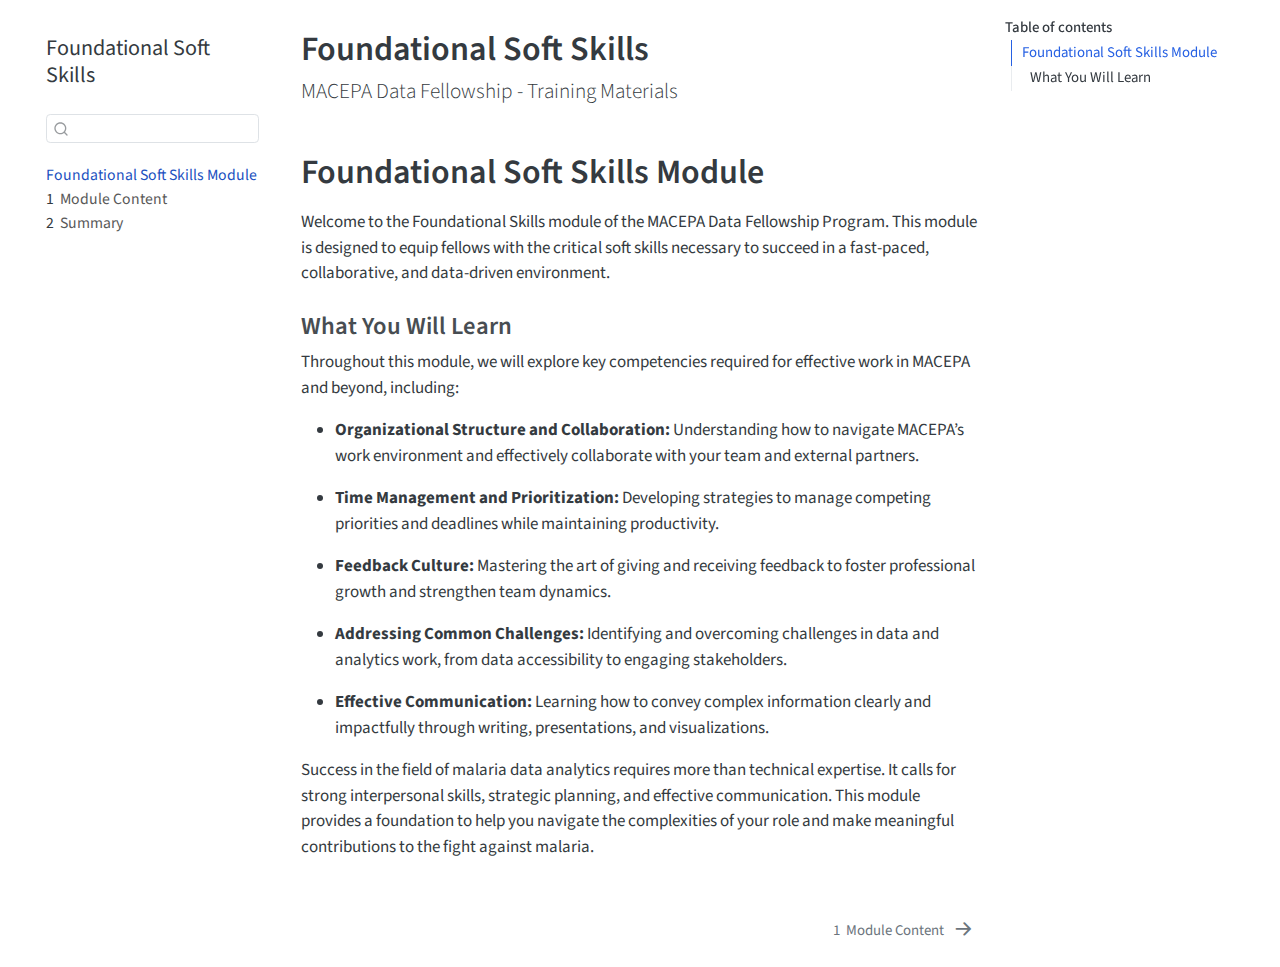
==== commit c054dc81: "Built site for gh-pages" ====
--- a/index.html
+++ b/index.html
@@ -6,10 +6,8 @@
 
 <meta name="viewport" content="width=device-width, initial-scale=1.0, user-scalable=yes">
 
-<meta name="author" content="Norah Jones">
-<meta name="dcterms.date" content="2024-12-19">
-
-<title>df-foundational-soft-skills</title>
+
+<title>Foundational Soft Skills</title>
 <style>
 code{white-space: pre-wrap;}
 span.smallcaps{font-variant: small-caps;}
@@ -97,7 +95,7 @@
   <nav id="quarto-sidebar" class="sidebar collapse collapse-horizontal quarto-sidebar-collapse-item sidebar-navigation floating overflow-auto">
     <div class="pt-lg-2 mt-2 text-left sidebar-header">
     <div class="sidebar-title mb-0 py-0">
-      <a href="./">df-foundational-soft-skills</a> 
+      <a href="./">Foundational Soft Skills</a> 
     </div>
       </div>
         <div class="mt-2 flex-shrink-0 align-items-center">
@@ -147,26 +145,15 @@
 
 <header id="title-block-header" class="quarto-title-block default">
 <div class="quarto-title">
-<h1 class="title">df-foundational-soft-skills</h1>
+<h1 class="title">Foundational Soft Skills</h1>
+<p class="subtitle lead">MACEPA Data Fellowship - Training Materials</p>
 </div>
 
 
 
 <div class="quarto-title-meta">
 
-    <div>
-    <div class="quarto-title-meta-heading">Author</div>
-    <div class="quarto-title-meta-contents">
-             <p>Norah Jones </p>
-          </div>
-  </div>
     
-    <div>
-    <div class="quarto-title-meta-heading">Published</div>
-    <div class="quarto-title-meta-contents">
-      <p class="date">December 19, 2024</p>
-    </div>
-  </div>
   
     
   </div>
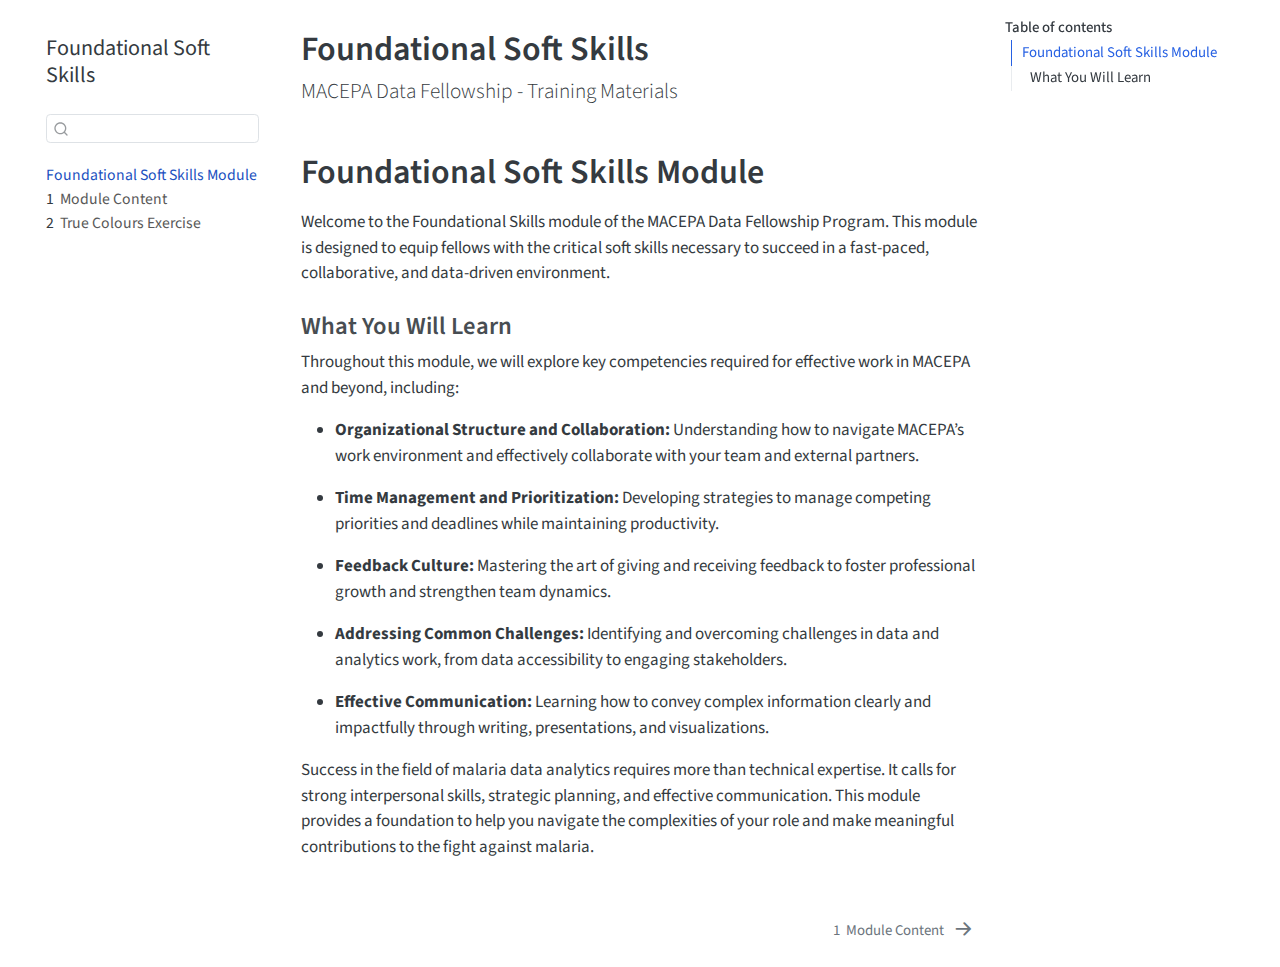
==== commit e8c1ff95: "Built site for gh-pages" ====
--- a/index.html
+++ b/index.html
@@ -39,7 +39,7 @@
 <link href="site_libs/quarto-html/quarto-syntax-highlighting-e26003cea8cd680ca0c55a263523d882.css" rel="stylesheet" id="quarto-text-highlighting-styles">
 <script src="site_libs/bootstrap/bootstrap.min.js"></script>
 <link href="site_libs/bootstrap/bootstrap-icons.css" rel="stylesheet">
-<link href="site_libs/bootstrap/bootstrap-cd7de1037569933fbb609f06423bd096.min.css" rel="stylesheet" append-hash="true" id="quarto-bootstrap" data-mode="light">
+<link href="site_libs/bootstrap/bootstrap-78faf54a06e50be45dc6d83ab59297a7.min.css" rel="stylesheet" append-hash="true" id="quarto-bootstrap" data-mode="light">
 <script id="quarto-search-options" type="application/json">{
   "location": "sidebar",
   "copy-button": false,
@@ -120,7 +120,7 @@
         <li class="sidebar-item">
   <div class="sidebar-item-container"> 
   <a href="./summary.html" class="sidebar-item-text sidebar-link">
- <span class="menu-text"><span class="chapter-number">2</span>&nbsp; <span class="chapter-title">Summary</span></span></a>
+ <span class="menu-text"><span class="chapter-number">2</span>&nbsp; <span class="chapter-title">True Colours Exercise</span></span></a>
   </div>
 </li>
     </ul>
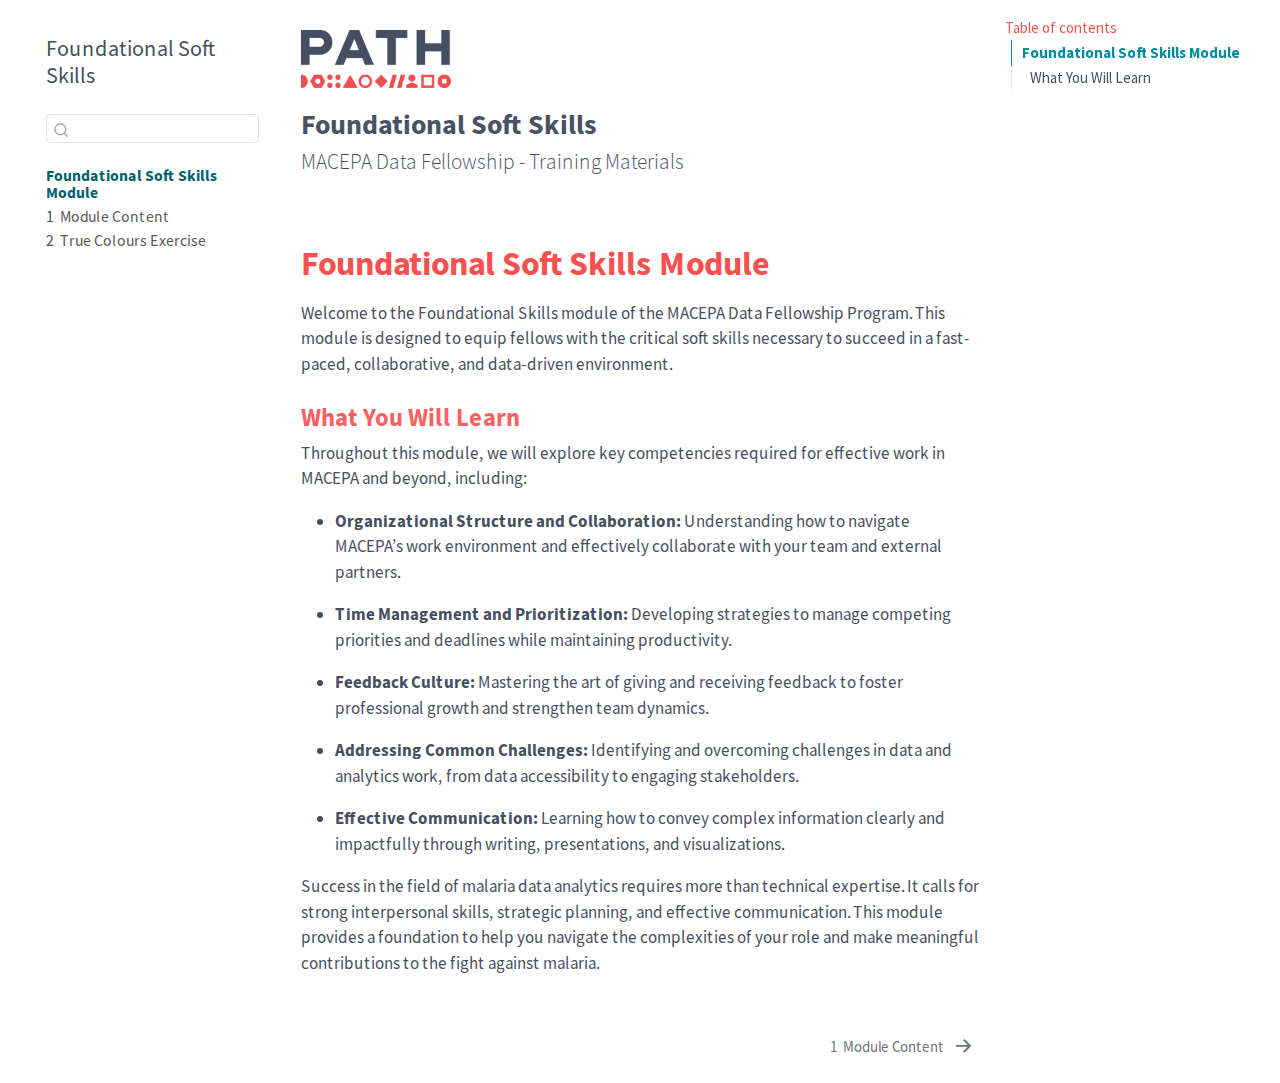
==== commit 67dac31b: "Built site for gh-pages" ====
--- a/index.html
+++ b/index.html
@@ -16,30 +16,4671 @@
 div.hanging-indent{margin-left: 1.5em; text-indent: -1.5em;}
 ul.task-list{list-style: none;}
 ul.task-list li input[type="checkbox"] {
-  width: 0.8em;
-  margin: 0 0.8em 0.2em -1em; /* quarto-specific, see https://github.com/quarto-dev/quarto-cli/issues/4556 */ 
-  vertical-align: middle;
+width: 0.8em;
+margin: 0 0.8em 0.2em -1em;  vertical-align: middle;
 }
 </style>
 
 
-<script src="site_libs/quarto-nav/quarto-nav.js"></script>
-<script src="site_libs/quarto-nav/headroom.min.js"></script>
-<script src="site_libs/clipboard/clipboard.min.js"></script>
-<script src="site_libs/quarto-search/autocomplete.umd.js"></script>
-<script src="site_libs/quarto-search/fuse.min.js"></script>
-<script src="site_libs/quarto-search/quarto-search.js"></script>
+<script>const headroomChanged = new CustomEvent("quarto-hrChanged", {
+  detail: {},
+  bubbles: true,
+  cancelable: false,
+  composed: false,
+});
+
+const announceDismiss = () => {
+  const annEl = window.document.getElementById("quarto-announcement");
+  if (annEl) {
+    annEl.remove();
+
+    const annId = annEl.getAttribute("data-announcement-id");
+    window.localStorage.setItem(`quarto-announce-${annId}`, "true");
+  }
+};
+
+const announceRegister = () => {
+  const annEl = window.document.getElementById("quarto-announcement");
+  if (annEl) {
+    const annId = annEl.getAttribute("data-announcement-id");
+    const isDismissed =
+      window.localStorage.getItem(`quarto-announce-${annId}`) || false;
+    if (isDismissed) {
+      announceDismiss();
+      return;
+    } else {
+      annEl.classList.remove("hidden");
+    }
+
+    const actionEl = annEl.querySelector(".quarto-announcement-action");
+    if (actionEl) {
+      actionEl.addEventListener("click", function (e) {
+        e.preventDefault();
+        // Hide the bar immediately
+        announceDismiss();
+      });
+    }
+  }
+};
+
+window.document.addEventListener("DOMContentLoaded", function () {
+  let init = false;
+
+  announceRegister();
+
+  // Manage the back to top button, if one is present.
+  let lastScrollTop = window.pageYOffset || document.documentElement.scrollTop;
+  const scrollDownBuffer = 5;
+  const scrollUpBuffer = 35;
+  const btn = document.getElementById("quarto-back-to-top");
+  const hideBackToTop = () => {
+    btn.style.display = "none";
+  };
+  const showBackToTop = () => {
+    btn.style.display = "inline-block";
+  };
+  if (btn) {
+    window.document.addEventListener(
+      "scroll",
+      function () {
+        const currentScrollTop =
+          window.pageYOffset || document.documentElement.scrollTop;
+
+        // Shows and hides the button 'intelligently' as the user scrolls
+        if (currentScrollTop - scrollDownBuffer > lastScrollTop) {
+          hideBackToTop();
+          lastScrollTop = currentScrollTop <= 0 ? 0 : currentScrollTop;
+        } else if (currentScrollTop < lastScrollTop - scrollUpBuffer) {
+          showBackToTop();
+          lastScrollTop = currentScrollTop <= 0 ? 0 : currentScrollTop;
+        }
+
+        // Show the button at the bottom, hides it at the top
+        if (currentScrollTop <= 0) {
+          hideBackToTop();
+        } else if (
+          window.innerHeight + currentScrollTop >=
+          document.body.offsetHeight
+        ) {
+          showBackToTop();
+        }
+      },
+      false
+    );
+  }
+
+  function throttle(func, wait) {
+    var timeout;
+    return function () {
+      const context = this;
+      const args = arguments;
+      const later = function () {
+        clearTimeout(timeout);
+        timeout = null;
+        func.apply(context, args);
+      };
+
+      if (!timeout) {
+        timeout = setTimeout(later, wait);
+      }
+    };
+  }
+
+  function headerOffset() {
+    // Set an offset if there is are fixed top navbar
+    const headerEl = window.document.querySelector("header.fixed-top");
+    if (headerEl) {
+      return headerEl.clientHeight;
+    } else {
+      return 0;
+    }
+  }
+
+  function footerOffset() {
+    const footerEl = window.document.querySelector("footer.footer");
+    if (footerEl) {
+      return footerEl.clientHeight;
+    } else {
+      return 0;
+    }
+  }
+
+  function dashboardOffset() {
+    const dashboardNavEl = window.document.getElementById(
+      "quarto-dashboard-header"
+    );
+    if (dashboardNavEl !== null) {
+      return dashboardNavEl.clientHeight;
+    } else {
+      return 0;
+    }
+  }
+
+  function updateDocumentOffsetWithoutAnimation() {
+    updateDocumentOffset(false);
+  }
+
+  function updateDocumentOffset(animated) {
+    // set body offset
+    const topOffset = headerOffset();
+    const bodyOffset = topOffset + footerOffset() + dashboardOffset();
+    const bodyEl = window.document.body;
+    bodyEl.setAttribute("data-bs-offset", topOffset);
+    bodyEl.style.paddingTop = topOffset + "px";
+
+    // deal with sidebar offsets
+    const sidebars = window.document.querySelectorAll(
+      ".sidebar, .headroom-target"
+    );
+    sidebars.forEach((sidebar) => {
+      if (!animated) {
+        sidebar.classList.add("notransition");
+        // Remove the no transition class after the animation has time to complete
+        setTimeout(function () {
+          sidebar.classList.remove("notransition");
+        }, 201);
+      }
+
+      if (window.Headroom && sidebar.classList.contains("sidebar-unpinned")) {
+        sidebar.style.top = "0";
+        sidebar.style.maxHeight = "100vh";
+      } else {
+        sidebar.style.top = topOffset + "px";
+        sidebar.style.maxHeight = "calc(100vh - " + topOffset + "px)";
+      }
+    });
+
+    // allow space for footer
+    const mainContainer = window.document.querySelector(".quarto-container");
+    if (mainContainer) {
+      mainContainer.style.minHeight = "calc(100vh - " + bodyOffset + "px)";
+    }
+
+    // link offset
+    let linkStyle = window.document.querySelector("#quarto-target-style");
+    if (!linkStyle) {
+      linkStyle = window.document.createElement("style");
+      linkStyle.setAttribute("id", "quarto-target-style");
+      window.document.head.appendChild(linkStyle);
+    }
+    while (linkStyle.firstChild) {
+      linkStyle.removeChild(linkStyle.firstChild);
+    }
+    if (topOffset > 0) {
+      linkStyle.appendChild(
+        window.document.createTextNode(`
+      section:target::before {
+        content: "";
+        display: block;
+        height: ${topOffset}px;
+        margin: -${topOffset}px 0 0;
+      }`)
+      );
+    }
+    if (init) {
+      window.dispatchEvent(headroomChanged);
+    }
+    init = true;
+  }
+
+  // initialize headroom
+  var header = window.document.querySelector("#quarto-header");
+  if (header && window.Headroom) {
+    const headroom = new window.Headroom(header, {
+      tolerance: 5,
+      onPin: function () {
+        const sidebars = window.document.querySelectorAll(
+          ".sidebar, .headroom-target"
+        );
+        sidebars.forEach((sidebar) => {
+          sidebar.classList.remove("sidebar-unpinned");
+        });
+        updateDocumentOffset();
+      },
+      onUnpin: function () {
+        const sidebars = window.document.querySelectorAll(
+          ".sidebar, .headroom-target"
+        );
+        sidebars.forEach((sidebar) => {
+          sidebar.classList.add("sidebar-unpinned");
+        });
+        updateDocumentOffset();
+      },
+    });
+    headroom.init();
+
+    let frozen = false;
+    window.quartoToggleHeadroom = function () {
+      if (frozen) {
+        headroom.unfreeze();
+        frozen = false;
+      } else {
+        headroom.freeze();
+        frozen = true;
+      }
+    };
+  }
+
+  window.addEventListener(
+    "hashchange",
+    function (e) {
+      if (
+        getComputedStyle(document.documentElement).scrollBehavior !== "smooth"
+      ) {
+        window.scrollTo(0, window.pageYOffset - headerOffset());
+      }
+    },
+    false
+  );
+
+  // Observe size changed for the header
+  const headerEl = window.document.querySelector("header.fixed-top");
+  if (headerEl && window.ResizeObserver) {
+    const observer = new window.ResizeObserver(() => {
+      setTimeout(updateDocumentOffsetWithoutAnimation, 0);
+    });
+    observer.observe(headerEl, {
+      attributes: true,
+      childList: true,
+      characterData: true,
+    });
+  } else {
+    window.addEventListener(
+      "resize",
+      throttle(updateDocumentOffsetWithoutAnimation, 50)
+    );
+  }
+  setTimeout(updateDocumentOffsetWithoutAnimation, 250);
+
+  // fixup index.html links if we aren't on the filesystem
+  if (window.location.protocol !== "file:") {
+    const links = window.document.querySelectorAll("a");
+    for (let i = 0; i < links.length; i++) {
+      if (links[i].href) {
+        links[i].dataset.originalHref = links[i].href;
+        links[i].href = links[i].href.replace(/\/index\.html/, "/");
+      }
+    }
+
+    // Fixup any sharing links that require urls
+    // Append url to any sharing urls
+    const sharingLinks = window.document.querySelectorAll(
+      "a.sidebar-tools-main-item, a.quarto-navigation-tool, a.quarto-navbar-tools, a.quarto-navbar-tools-item"
+    );
+    for (let i = 0; i < sharingLinks.length; i++) {
+      const sharingLink = sharingLinks[i];
+      const href = sharingLink.getAttribute("href");
+      if (href) {
+        sharingLink.setAttribute(
+          "href",
+          href.replace("|url|", window.location.href)
+        );
+      }
+    }
+
+    // Scroll the active navigation item into view, if necessary
+    const navSidebar = window.document.querySelector("nav#quarto-sidebar");
+    if (navSidebar) {
+      // Find the active item
+      const activeItem = navSidebar.querySelector("li.sidebar-item a.active");
+      if (activeItem) {
+        // Wait for the scroll height and height to resolve by observing size changes on the
+        // nav element that is scrollable
+        const resizeObserver = new ResizeObserver((_entries) => {
+          // The bottom of the element
+          const elBottom = activeItem.offsetTop;
+          const viewBottom = navSidebar.scrollTop + navSidebar.clientHeight;
+
+          // The element height and scroll height are the same, then we are still loading
+          if (viewBottom !== navSidebar.scrollHeight) {
+            // Determine if the item isn't visible and scroll to it
+            if (elBottom >= viewBottom) {
+              navSidebar.scrollTop = elBottom;
+            }
+
+            // stop observing now since we've completed the scroll
+            resizeObserver.unobserve(navSidebar);
+          }
+        });
+        resizeObserver.observe(navSidebar);
+      }
+    }
+  }
+});
+</script>
+<script>/*!
+ * headroom.js v0.12.0 - Give your page some headroom. Hide your header until you need it
+ * Copyright (c) 2020 Nick Williams - http://wicky.nillia.ms/headroom.js
+ * License: MIT
+ */
+
+!function(t,n){"object"==typeof exports&&"undefined"!=typeof module?module.exports=n():"function"==typeof define&&define.amd?define(n):(t=t||self).Headroom=n()}(this,function(){"use strict";function t(){return"undefined"!=typeof window}function d(t){return function(t){return t&&t.document&&function(t){return 9===t.nodeType}(t.document)}(t)?function(t){var n=t.document,o=n.body,s=n.documentElement;return{scrollHeight:function(){return Math.max(o.scrollHeight,s.scrollHeight,o.offsetHeight,s.offsetHeight,o.clientHeight,s.clientHeight)},height:function(){return t.innerHeight||s.clientHeight||o.clientHeight},scrollY:function(){return void 0!==t.pageYOffset?t.pageYOffset:(s||o.parentNode||o).scrollTop}}}(t):function(t){return{scrollHeight:function(){return Math.max(t.scrollHeight,t.offsetHeight,t.clientHeight)},height:function(){return Math.max(t.offsetHeight,t.clientHeight)},scrollY:function(){return t.scrollTop}}}(t)}function n(t,s,e){var n,o=function(){var n=!1;try{var t={get passive(){n=!0}};window.addEventListener("test",t,t),window.removeEventListener("test",t,t)}catch(t){n=!1}return n}(),i=!1,r=d(t),l=r.scrollY(),a={};function c(){var t=Math.round(r.scrollY()),n=r.height(),o=r.scrollHeight();a.scrollY=t,a.lastScrollY=l,a.direction=l<t?"down":"up",a.distance=Math.abs(t-l),a.isOutOfBounds=t<0||o<t+n,a.top=t<=s.offset[a.direction],a.bottom=o<=t+n,a.toleranceExceeded=a.distance>s.tolerance[a.direction],e(a),l=t,i=!1}function h(){i||(i=!0,n=requestAnimationFrame(c))}var u=!!o&&{passive:!0,capture:!1};return t.addEventListener("scroll",h,u),c(),{destroy:function(){cancelAnimationFrame(n),t.removeEventListener("scroll",h,u)}}}function o(t){return t===Object(t)?t:{down:t,up:t}}function s(t,n){n=n||{},Object.assign(this,s.options,n),this.classes=Object.assign({},s.options.classes,n.classes),this.elem=t,this.tolerance=o(this.tolerance),this.offset=o(this.offset),this.initialised=!1,this.frozen=!1}return s.prototype={constructor:s,init:function(){return s.cutsTheMustard&&!this.initialised&&(this.addClass("initial"),this.initialised=!0,setTimeout(function(t){t.scrollTracker=n(t.scroller,{offset:t.offset,tolerance:t.tolerance},t.update.bind(t))},100,this)),this},destroy:function(){this.initialised=!1,Object.keys(this.classes).forEach(this.removeClass,this),this.scrollTracker.destroy()},unpin:function(){!this.hasClass("pinned")&&this.hasClass("unpinned")||(this.addClass("unpinned"),this.removeClass("pinned"),this.onUnpin&&this.onUnpin.call(this))},pin:function(){this.hasClass("unpinned")&&(this.addClass("pinned"),this.removeClass("unpinned"),this.onPin&&this.onPin.call(this))},freeze:function(){this.frozen=!0,this.addClass("frozen")},unfreeze:function(){this.frozen=!1,this.removeClass("frozen")},top:function(){this.hasClass("top")||(this.addClass("top"),this.removeClass("notTop"),this.onTop&&this.onTop.call(this))},notTop:function(){this.hasClass("notTop")||(this.addClass("notTop"),this.removeClass("top"),this.onNotTop&&this.onNotTop.call(this))},bottom:function(){this.hasClass("bottom")||(this.addClass("bottom"),this.removeClass("notBottom"),this.onBottom&&this.onBottom.call(this))},notBottom:function(){this.hasClass("notBottom")||(this.addClass("notBottom"),this.removeClass("bottom"),this.onNotBottom&&this.onNotBottom.call(this))},shouldUnpin:function(t){return"down"===t.direction&&!t.top&&t.toleranceExceeded},shouldPin:function(t){return"up"===t.direction&&t.toleranceExceeded||t.top},addClass:function(t){this.elem.classList.add.apply(this.elem.classList,this.classes[t].split(" "))},removeClass:function(t){this.elem.classList.remove.apply(this.elem.classList,this.classes[t].split(" "))},hasClass:function(t){return this.classes[t].split(" ").every(function(t){return this.classList.contains(t)},this.elem)},update:function(t){t.isOutOfBounds||!0!==this.frozen&&(t.top?this.top():this.notTop(),t.bottom?this.bottom():this.notBottom(),this.shouldUnpin(t)?this.unpin():this.shouldPin(t)&&this.pin())}},s.options={tolerance:{up:0,down:0},offset:0,scroller:t()?window:null,classes:{frozen:"headroom--frozen",pinned:"headroom--pinned",unpinned:"headroom--unpinned",top:"headroom--top",notTop:"headroom--not-top",bottom:"headroom--bottom",notBottom:"headroom--not-bottom",initial:"headroom"}},s.cutsTheMustard=!!(t()&&function(){}.bind&&"classList"in document.documentElement&&Object.assign&&Object.keys&&requestAnimationFrame),s});
+</script>
+<script>/*!
+ * clipboard.js v2.0.11
+ * https://clipboardjs.com/
+ *
+ * Licensed MIT © Zeno Rocha
+ */
+!function(t,e){"object"==typeof exports&&"object"==typeof module?module.exports=e():"function"==typeof define&&define.amd?define([],e):"object"==typeof exports?exports.ClipboardJS=e():t.ClipboardJS=e()}(this,function(){return n={686:function(t,e,n){"use strict";n.d(e,{default:function(){return b}});var e=n(279),i=n.n(e),e=n(370),u=n.n(e),e=n(817),r=n.n(e);function c(t){try{return document.execCommand(t)}catch(t){return}}var a=function(t){t=r()(t);return c("cut"),t};function o(t,e){var n,o,t=(n=t,o="rtl"===document.documentElement.getAttribute("dir"),(t=document.createElement("textarea")).style.fontSize="12pt",t.style.border="0",t.style.padding="0",t.style.margin="0",t.style.position="absolute",t.style[o?"right":"left"]="-9999px",o=window.pageYOffset||document.documentElement.scrollTop,t.style.top="".concat(o,"px"),t.setAttribute("readonly",""),t.value=n,t);return e.container.appendChild(t),e=r()(t),c("copy"),t.remove(),e}var f=function(t){var e=1<arguments.length&&void 0!==arguments[1]?arguments[1]:{container:document.body},n="";return"string"==typeof t?n=o(t,e):t instanceof HTMLInputElement&&!["text","search","url","tel","password"].includes(null==t?void 0:t.type)?n=o(t.value,e):(n=r()(t),c("copy")),n};function l(t){return(l="function"==typeof Symbol&&"symbol"==typeof Symbol.iterator?function(t){return typeof t}:function(t){return t&&"function"==typeof Symbol&&t.constructor===Symbol&&t!==Symbol.prototype?"symbol":typeof t})(t)}var s=function(){var t=0<arguments.length&&void 0!==arguments[0]?arguments[0]:{},e=t.action,n=void 0===e?"copy":e,o=t.container,e=t.target,t=t.text;if("copy"!==n&&"cut"!==n)throw new Error('Invalid "action" value, use either "copy" or "cut"');if(void 0!==e){if(!e||"object"!==l(e)||1!==e.nodeType)throw new Error('Invalid "target" value, use a valid Element');if("copy"===n&&e.hasAttribute("disabled"))throw new Error('Invalid "target" attribute. Please use "readonly" instead of "disabled" attribute');if("cut"===n&&(e.hasAttribute("readonly")||e.hasAttribute("disabled")))throw new Error('Invalid "target" attribute. You can\'t cut text from elements with "readonly" or "disabled" attributes')}return t?f(t,{container:o}):e?"cut"===n?a(e):f(e,{container:o}):void 0};function p(t){return(p="function"==typeof Symbol&&"symbol"==typeof Symbol.iterator?function(t){return typeof t}:function(t){return t&&"function"==typeof Symbol&&t.constructor===Symbol&&t!==Symbol.prototype?"symbol":typeof t})(t)}function d(t,e){for(var n=0;n<e.length;n++){var o=e[n];o.enumerable=o.enumerable||!1,o.configurable=!0,"value"in o&&(o.writable=!0),Object.defineProperty(t,o.key,o)}}function y(t,e){return(y=Object.setPrototypeOf||function(t,e){return t.__proto__=e,t})(t,e)}function h(n){var o=function(){if("undefined"==typeof Reflect||!Reflect.construct)return!1;if(Reflect.construct.sham)return!1;if("function"==typeof Proxy)return!0;try{return Date.prototype.toString.call(Reflect.construct(Date,[],function(){})),!0}catch(t){return!1}}();return function(){var t,e=v(n);return t=o?(t=v(this).constructor,Reflect.construct(e,arguments,t)):e.apply(this,arguments),e=this,!(t=t)||"object"!==p(t)&&"function"!=typeof t?function(t){if(void 0!==t)return t;throw new ReferenceError("this hasn't been initialised - super() hasn't been called")}(e):t}}function v(t){return(v=Object.setPrototypeOf?Object.getPrototypeOf:function(t){return t.__proto__||Object.getPrototypeOf(t)})(t)}function m(t,e){t="data-clipboard-".concat(t);if(e.hasAttribute(t))return e.getAttribute(t)}var b=function(){!function(t,e){if("function"!=typeof e&&null!==e)throw new TypeError("Super expression must either be null or a function");t.prototype=Object.create(e&&e.prototype,{constructor:{value:t,writable:!0,configurable:!0}}),e&&y(t,e)}(r,i());var t,e,n,o=h(r);function r(t,e){var n;return function(t){if(!(t instanceof r))throw new TypeError("Cannot call a class as a function")}(this),(n=o.call(this)).resolveOptions(e),n.listenClick(t),n}return t=r,n=[{key:"copy",value:function(t){var e=1<arguments.length&&void 0!==arguments[1]?arguments[1]:{container:document.body};return f(t,e)}},{key:"cut",value:function(t){return a(t)}},{key:"isSupported",value:function(){var t=0<arguments.length&&void 0!==arguments[0]?arguments[0]:["copy","cut"],t="string"==typeof t?[t]:t,e=!!document.queryCommandSupported;return t.forEach(function(t){e=e&&!!document.queryCommandSupported(t)}),e}}],(e=[{key:"resolveOptions",value:function(){var t=0<arguments.length&&void 0!==arguments[0]?arguments[0]:{};this.action="function"==typeof t.action?t.action:this.defaultAction,this.target="function"==typeof t.target?t.target:this.defaultTarget,this.text="function"==typeof t.text?t.text:this.defaultText,this.container="object"===p(t.container)?t.container:document.body}},{key:"listenClick",value:function(t){var e=this;this.listener=u()(t,"click",function(t){return e.onClick(t)})}},{key:"onClick",value:function(t){var e=t.delegateTarget||t.currentTarget,n=this.action(e)||"copy",t=s({action:n,container:this.container,target:this.target(e),text:this.text(e)});this.emit(t?"success":"error",{action:n,text:t,trigger:e,clearSelection:function(){e&&e.focus(),window.getSelection().removeAllRanges()}})}},{key:"defaultAction",value:function(t){return m("action",t)}},{key:"defaultTarget",value:function(t){t=m("target",t);if(t)return document.querySelector(t)}},{key:"defaultText",value:function(t){return m("text",t)}},{key:"destroy",value:function(){this.listener.destroy()}}])&&d(t.prototype,e),n&&d(t,n),r}()},828:function(t){var e;"undefined"==typeof Element||Element.prototype.matches||((e=Element.prototype).matches=e.matchesSelector||e.mozMatchesSelector||e.msMatchesSelector||e.oMatchesSelector||e.webkitMatchesSelector),t.exports=function(t,e){for(;t&&9!==t.nodeType;){if("function"==typeof t.matches&&t.matches(e))return t;t=t.parentNode}}},438:function(t,e,n){var u=n(828);function i(t,e,n,o,r){var i=function(e,n,t,o){return function(t){t.delegateTarget=u(t.target,n),t.delegateTarget&&o.call(e,t)}}.apply(this,arguments);return t.addEventListener(n,i,r),{destroy:function(){t.removeEventListener(n,i,r)}}}t.exports=function(t,e,n,o,r){return"function"==typeof t.addEventListener?i.apply(null,arguments):"function"==typeof n?i.bind(null,document).apply(null,arguments):("string"==typeof t&&(t=document.querySelectorAll(t)),Array.prototype.map.call(t,function(t){return i(t,e,n,o,r)}))}},879:function(t,n){n.node=function(t){return void 0!==t&&t instanceof HTMLElement&&1===t.nodeType},n.nodeList=function(t){var e=Object.prototype.toString.call(t);return void 0!==t&&("[object NodeList]"===e||"[object HTMLCollection]"===e)&&"length"in t&&(0===t.length||n.node(t[0]))},n.string=function(t){return"string"==typeof t||t instanceof String},n.fn=function(t){return"[object Function]"===Object.prototype.toString.call(t)}},370:function(t,e,n){var f=n(879),l=n(438);t.exports=function(t,e,n){if(!t&&!e&&!n)throw new Error("Missing required arguments");if(!f.string(e))throw new TypeError("Second argument must be a String");if(!f.fn(n))throw new TypeError("Third argument must be a Function");if(f.node(t))return c=e,a=n,(u=t).addEventListener(c,a),{destroy:function(){u.removeEventListener(c,a)}};if(f.nodeList(t))return o=t,r=e,i=n,Array.prototype.forEach.call(o,function(t){t.addEventListener(r,i)}),{destroy:function(){Array.prototype.forEach.call(o,function(t){t.removeEventListener(r,i)})}};if(f.string(t))return t=t,e=e,n=n,l(document.body,t,e,n);throw new TypeError("First argument must be a String, HTMLElement, HTMLCollection, or NodeList");var o,r,i,u,c,a}},817:function(t){t.exports=function(t){var e,n="SELECT"===t.nodeName?(t.focus(),t.value):"INPUT"===t.nodeName||"TEXTAREA"===t.nodeName?((e=t.hasAttribute("readonly"))||t.setAttribute("readonly",""),t.select(),t.setSelectionRange(0,t.value.length),e||t.removeAttribute("readonly"),t.value):(t.hasAttribute("contenteditable")&&t.focus(),n=window.getSelection(),(e=document.createRange()).selectNodeContents(t),n.removeAllRanges(),n.addRange(e),n.toString());return n}},279:function(t){function e(){}e.prototype={on:function(t,e,n){var o=this.e||(this.e={});return(o[t]||(o[t]=[])).push({fn:e,ctx:n}),this},once:function(t,e,n){var o=this;function r(){o.off(t,r),e.apply(n,arguments)}return r._=e,this.on(t,r,n)},emit:function(t){for(var e=[].slice.call(arguments,1),n=((this.e||(this.e={}))[t]||[]).slice(),o=0,r=n.length;o<r;o++)n[o].fn.apply(n[o].ctx,e);return this},off:function(t,e){var n=this.e||(this.e={}),o=n[t],r=[];if(o&&e)for(var i=0,u=o.length;i<u;i++)o[i].fn!==e&&o[i].fn._!==e&&r.push(o[i]);return r.length?n[t]=r:delete n[t],this}},t.exports=e,t.exports.TinyEmitter=e}},r={},o.n=function(t){var e=t&&t.__esModule?function(){return t.default}:function(){return t};return o.d(e,{a:e}),e},o.d=function(t,e){for(var n in e)o.o(e,n)&&!o.o(t,n)&&Object.defineProperty(t,n,{enumerable:!0,get:e[n]})},o.o=function(t,e){return Object.prototype.hasOwnProperty.call(t,e)},o(686).default;function o(t){if(r[t])return r[t].exports;var e=r[t]={exports:{}};return n[t](e,e.exports,o),e.exports}var n,r});</script>
+<script>/*! @algolia/autocomplete-js 1.11.1 | MIT License | © Algolia, Inc. and contributors | https://github.com/algolia/autocomplete */
+!function(e,t){"object"==typeof exports&&"undefined"!=typeof module?t(exports):"function"==typeof define&&define.amd?define(["exports"],t):t((e="undefined"!=typeof globalThis?globalThis:e||self)["@algolia/autocomplete-js"]={})}(this,(function(e){"use strict";function t(e,t){var n=Object.keys(e);if(Object.getOwnPropertySymbols){var r=Object.getOwnPropertySymbols(e);t&&(r=r.filter((function(t){return Object.getOwnPropertyDescriptor(e,t).enumerable}))),n.push.apply(n,r)}return n}function n(e){for(var n=1;n<arguments.length;n++){var r=null!=arguments[n]?arguments[n]:{};n%2?t(Object(r),!0).forEach((function(t){o(e,t,r[t])})):Object.getOwnPropertyDescriptors?Object.defineProperties(e,Object.getOwnPropertyDescriptors(r)):t(Object(r)).forEach((function(t){Object.defineProperty(e,t,Object.getOwnPropertyDescriptor(r,t))}))}return e}function r(e){return r="function"==typeof Symbol&&"symbol"==typeof Symbol.iterator?function(e){return typeof e}:function(e){return e&&"function"==typeof Symbol&&e.constructor===Symbol&&e!==Symbol.prototype?"symbol":typeof e},r(e)}function o(e,t,n){return(t=function(e){var t=function(e,t){if("object"!=typeof e||null===e)return e;var n=e[Symbol.toPrimitive];if(void 0!==n){var r=n.call(e,t||"default");if("object"!=typeof r)return r;throw new TypeError("@@toPrimitive must return a primitive value.")}return("string"===t?String:Number)(e)}(e,"string");return"symbol"==typeof t?t:String(t)}(t))in e?Object.defineProperty(e,t,{value:n,enumerable:!0,configurable:!0,writable:!0}):e[t]=n,e}function i(){return i=Object.assign?Object.assign.bind():function(e){for(var t=1;t<arguments.length;t++){var n=arguments[t];for(var r in n)Object.prototype.hasOwnProperty.call(n,r)&&(e[r]=n[r])}return e},i.apply(this,arguments)}function u(e,t){if(null==e)return{};var n,r,o=function(e,t){if(null==e)return{};var n,r,o={},i=Object.keys(e);for(r=0;r<i.length;r++)n=i[r],t.indexOf(n)>=0||(o[n]=e[n]);return o}(e,t);if(Object.getOwnPropertySymbols){var i=Object.getOwnPropertySymbols(e);for(r=0;r<i.length;r++)n=i[r],t.indexOf(n)>=0||Object.prototype.propertyIsEnumerable.call(e,n)&&(o[n]=e[n])}return o}function a(e,t){return function(e){if(Array.isArray(e))return e}(e)||function(e,t){var n=null==e?null:"undefined"!=typeof Symbol&&e[Symbol.iterator]||e["@@iterator"];if(null!=n){var r,o,i,u,a=[],l=!0,c=!1;try{if(i=(n=n.call(e)).next,0===t){if(Object(n)!==n)return;l=!1}else for(;!(l=(r=i.call(n)).done)&&(a.push(r.value),a.length!==t);l=!0);}catch(e){c=!0,o=e}finally{try{if(!l&&null!=n.return&&(u=n.return(),Object(u)!==u))return}finally{if(c)throw o}}return a}}(e,t)||c(e,t)||function(){throw new TypeError("Invalid attempt to destructure non-iterable instance.\nIn order to be iterable, non-array objects must have a [Symbol.iterator]() method.")}()}function l(e){return function(e){if(Array.isArray(e))return s(e)}(e)||function(e){if("undefined"!=typeof Symbol&&null!=e[Symbol.iterator]||null!=e["@@iterator"])return Array.from(e)}(e)||c(e)||function(){throw new TypeError("Invalid attempt to spread non-iterable instance.\nIn order to be iterable, non-array objects must have a [Symbol.iterator]() method.")}()}function c(e,t){if(e){if("string"==typeof e)return s(e,t);var n=Object.prototype.toString.call(e).slice(8,-1);return"Object"===n&&e.constructor&&(n=e.constructor.name),"Map"===n||"Set"===n?Array.from(e):"Arguments"===n||/^(?:Ui|I)nt(?:8|16|32)(?:Clamped)?Array$/.test(n)?s(e,t):void 0}}function s(e,t){(null==t||t>e.length)&&(t=e.length);for(var n=0,r=new Array(t);n<t;n++)r[n]=e[n];return r}function f(e){return{current:e}}function p(e,t){var n=void 0;return function(){for(var r=arguments.length,o=new Array(r),i=0;i<r;i++)o[i]=arguments[i];n&&clearTimeout(n),n=setTimeout((function(){return e.apply(void 0,o)}),t)}}function m(e){return e.reduce((function(e,t){return e.concat(t)}),[])}var v=0;function d(){return"autocomplete-".concat(v++)}function y(e,t){return t.reduce((function(e,t){return e&&e[t]}),e)}function b(e){return 0===e.collections.length?0:e.collections.reduce((function(e,t){return e+t.items.length}),0)}function g(e){return e!==Object(e)}function h(e,t){if(e===t)return!0;if(g(e)||g(t)||"function"==typeof e||"function"==typeof t)return e===t;if(Object.keys(e).length!==Object.keys(t).length)return!1;for(var n=0,r=Object.keys(e);n<r.length;n++){var o=r[n];if(!(o in t))return!1;if(!h(e[o],t[o]))return!1}return!0}var O=function(){};var _="1.11.1",S=[{segment:"autocomplete-core",version:_}];function j(e){var t=e.item,n=e.items,r=void 0===n?[]:n;return{index:t.__autocomplete_indexName,items:[t],positions:[1+r.findIndex((function(e){return e.objectID===t.objectID}))],queryID:t.__autocomplete_queryID,algoliaSource:["autocomplete"]}}function P(e,t){return function(e){if(Array.isArray(e))return e}(e)||function(e,t){var n=null==e?null:"undefined"!=typeof Symbol&&e[Symbol.iterator]||e["@@iterator"];if(null!=n){var r,o,i,u,a=[],l=!0,c=!1;try{if(i=(n=n.call(e)).next,0===t){if(Object(n)!==n)return;l=!1}else for(;!(l=(r=i.call(n)).done)&&(a.push(r.value),a.length!==t);l=!0);}catch(e){c=!0,o=e}finally{try{if(!l&&null!=n.return&&(u=n.return(),Object(u)!==u))return}finally{if(c)throw o}}return a}}(e,t)||function(e,t){if(!e)return;if("string"==typeof e)return w(e,t);var n=Object.prototype.toString.call(e).slice(8,-1);"Object"===n&&e.constructor&&(n=e.constructor.name);if("Map"===n||"Set"===n)return Array.from(e);if("Arguments"===n||/^(?:Ui|I)nt(?:8|16|32)(?:Clamped)?Array$/.test(n))return w(e,t)}(e,t)||function(){throw new TypeError("Invalid attempt to destructure non-iterable instance.\nIn order to be iterable, non-array objects must have a [Symbol.iterator]() method.")}()}function w(e,t){(null==t||t>e.length)&&(t=e.length);for(var n=0,r=new Array(t);n<t;n++)r[n]=e[n];return r}var I=["items"],A=["items"];function E(e){return E="function"==typeof Symbol&&"symbol"==typeof Symbol.iterator?function(e){return typeof e}:function(e){return e&&"function"==typeof Symbol&&e.constructor===Symbol&&e!==Symbol.prototype?"symbol":typeof e},E(e)}function D(e){return function(e){if(Array.isArray(e))return C(e)}(e)||function(e){if("undefined"!=typeof Symbol&&null!=e[Symbol.iterator]||null!=e["@@iterator"])return Array.from(e)}(e)||function(e,t){if(!e)return;if("string"==typeof e)return C(e,t);var n=Object.prototype.toString.call(e).slice(8,-1);"Object"===n&&e.constructor&&(n=e.constructor.name);if("Map"===n||"Set"===n)return Array.from(e);if("Arguments"===n||/^(?:Ui|I)nt(?:8|16|32)(?:Clamped)?Array$/.test(n))return C(e,t)}(e)||function(){throw new TypeError("Invalid attempt to spread non-iterable instance.\nIn order to be iterable, non-array objects must have a [Symbol.iterator]() method.")}()}function C(e,t){(null==t||t>e.length)&&(t=e.length);for(var n=0,r=new Array(t);n<t;n++)r[n]=e[n];return r}function k(e,t){if(null==e)return{};var n,r,o=function(e,t){if(null==e)return{};var n,r,o={},i=Object.keys(e);for(r=0;r<i.length;r++)n=i[r],t.indexOf(n)>=0||(o[n]=e[n]);return o}(e,t);if(Object.getOwnPropertySymbols){var i=Object.getOwnPropertySymbols(e);for(r=0;r<i.length;r++)n=i[r],t.indexOf(n)>=0||Object.prototype.propertyIsEnumerable.call(e,n)&&(o[n]=e[n])}return o}function x(e,t){var n=Object.keys(e);if(Object.getOwnPropertySymbols){var r=Object.getOwnPropertySymbols(e);t&&(r=r.filter((function(t){return Object.getOwnPropertyDescriptor(e,t).enumerable}))),n.push.apply(n,r)}return n}function N(e){for(var t=1;t<arguments.length;t++){var n=null!=arguments[t]?arguments[t]:{};t%2?x(Object(n),!0).forEach((function(t){T(e,t,n[t])})):Object.getOwnPropertyDescriptors?Object.defineProperties(e,Object.getOwnPropertyDescriptors(n)):x(Object(n)).forEach((function(t){Object.defineProperty(e,t,Object.getOwnPropertyDescriptor(n,t))}))}return e}function T(e,t,n){return(t=function(e){var t=function(e,t){if("object"!==E(e)||null===e)return e;var n=e[Symbol.toPrimitive];if(void 0!==n){var r=n.call(e,t||"default");if("object"!==E(r))return r;throw new TypeError("@@toPrimitive must return a primitive value.")}return("string"===t?String:Number)(e)}(e,"string");return"symbol"===E(t)?t:String(t)}(t))in e?Object.defineProperty(e,t,{value:n,enumerable:!0,configurable:!0,writable:!0}):e[t]=n,e}function q(e){for(var t=arguments.length>1&&void 0!==arguments[1]?arguments[1]:20,n=[],r=0;r<e.objectIDs.length;r+=t)n.push(N(N({},e),{},{objectIDs:e.objectIDs.slice(r,r+t)}));return n}function B(e){return e.map((function(e){var t=e.items,n=k(e,I);return N(N({},n),{},{objectIDs:(null==t?void 0:t.map((function(e){return e.objectID})))||n.objectIDs})}))}function R(e){var t,n,r,o=(t=P((e.version||"").split(".").map(Number),2),n=t[0],r=t[1],n>=3||2===n&&r>=4||1===n&&r>=10);function i(t,n,r){if(o&&void 0!==r){var i=r[0].__autocomplete_algoliaCredentials,u={"X-Algolia-Application-Id":i.appId,"X-Algolia-API-Key":i.apiKey};e.apply(void 0,[t].concat(D(n),[{headers:u}]))}else e.apply(void 0,[t].concat(D(n)))}return{init:function(t,n){e("init",{appId:t,apiKey:n})},setUserToken:function(t){e("setUserToken",t)},clickedObjectIDsAfterSearch:function(){for(var e=arguments.length,t=new Array(e),n=0;n<e;n++)t[n]=arguments[n];t.length>0&&i("clickedObjectIDsAfterSearch",B(t),t[0].items)},clickedObjectIDs:function(){for(var e=arguments.length,t=new Array(e),n=0;n<e;n++)t[n]=arguments[n];t.length>0&&i("clickedObjectIDs",B(t),t[0].items)},clickedFilters:function(){for(var t=arguments.length,n=new Array(t),r=0;r<t;r++)n[r]=arguments[r];n.length>0&&e.apply(void 0,["clickedFilters"].concat(n))},convertedObjectIDsAfterSearch:function(){for(var e=arguments.length,t=new Array(e),n=0;n<e;n++)t[n]=arguments[n];t.length>0&&i("convertedObjectIDsAfterSearch",B(t),t[0].items)},convertedObjectIDs:function(){for(var e=arguments.length,t=new Array(e),n=0;n<e;n++)t[n]=arguments[n];t.length>0&&i("convertedObjectIDs",B(t),t[0].items)},convertedFilters:function(){for(var t=arguments.length,n=new Array(t),r=0;r<t;r++)n[r]=arguments[r];n.length>0&&e.apply(void 0,["convertedFilters"].concat(n))},viewedObjectIDs:function(){for(var e=arguments.length,t=new Array(e),n=0;n<e;n++)t[n]=arguments[n];t.length>0&&t.reduce((function(e,t){var n=t.items,r=k(t,A);return[].concat(D(e),D(q(N(N({},r),{},{objectIDs:(null==n?void 0:n.map((function(e){return e.objectID})))||r.objectIDs})).map((function(e){return{items:n,payload:e}}))))}),[]).forEach((function(e){var t=e.items;return i("viewedObjectIDs",[e.payload],t)}))},viewedFilters:function(){for(var t=arguments.length,n=new Array(t),r=0;r<t;r++)n[r]=arguments[r];n.length>0&&e.apply(void 0,["viewedFilters"].concat(n))}}}function F(e){var t=e.items.reduce((function(e,t){var n;return e[t.__autocomplete_indexName]=(null!==(n=e[t.__autocomplete_indexName])&&void 0!==n?n:[]).concat(t),e}),{});return Object.keys(t).map((function(e){return{index:e,items:t[e],algoliaSource:["autocomplete"]}}))}function L(e){return e.objectID&&e.__autocomplete_indexName&&e.__autocomplete_queryID}function U(e){return U="function"==typeof Symbol&&"symbol"==typeof Symbol.iterator?function(e){return typeof e}:function(e){return e&&"function"==typeof Symbol&&e.constructor===Symbol&&e!==Symbol.prototype?"symbol":typeof e},U(e)}function M(e){return function(e){if(Array.isArray(e))return H(e)}(e)||function(e){if("undefined"!=typeof Symbol&&null!=e[Symbol.iterator]||null!=e["@@iterator"])return Array.from(e)}(e)||function(e,t){if(!e)return;if("string"==typeof e)return H(e,t);var n=Object.prototype.toString.call(e).slice(8,-1);"Object"===n&&e.constructor&&(n=e.constructor.name);if("Map"===n||"Set"===n)return Array.from(e);if("Arguments"===n||/^(?:Ui|I)nt(?:8|16|32)(?:Clamped)?Array$/.test(n))return H(e,t)}(e)||function(){throw new TypeError("Invalid attempt to spread non-iterable instance.\nIn order to be iterable, non-array objects must have a [Symbol.iterator]() method.")}()}function H(e,t){(null==t||t>e.length)&&(t=e.length);for(var n=0,r=new Array(t);n<t;n++)r[n]=e[n];return r}function V(e,t){var n=Object.keys(e);if(Object.getOwnPropertySymbols){var r=Object.getOwnPropertySymbols(e);t&&(r=r.filter((function(t){return Object.getOwnPropertyDescriptor(e,t).enumerable}))),n.push.apply(n,r)}return n}function W(e){for(var t=1;t<arguments.length;t++){var n=null!=arguments[t]?arguments[t]:{};t%2?V(Object(n),!0).forEach((function(t){K(e,t,n[t])})):Object.getOwnPropertyDescriptors?Object.defineProperties(e,Object.getOwnPropertyDescriptors(n)):V(Object(n)).forEach((function(t){Object.defineProperty(e,t,Object.getOwnPropertyDescriptor(n,t))}))}return e}function K(e,t,n){return(t=function(e){var t=function(e,t){if("object"!==U(e)||null===e)return e;var n=e[Symbol.toPrimitive];if(void 0!==n){var r=n.call(e,t||"default");if("object"!==U(r))return r;throw new TypeError("@@toPrimitive must return a primitive value.")}return("string"===t?String:Number)(e)}(e,"string");return"symbol"===U(t)?t:String(t)}(t))in e?Object.defineProperty(e,t,{value:n,enumerable:!0,configurable:!0,writable:!0}):e[t]=n,e}var Q="2.6.0",$="https://cdn.jsdelivr.net/npm/search-insights@".concat(Q,"/dist/search-insights.min.js"),z=p((function(e){var t=e.onItemsChange,n=e.items,r=e.insights,o=e.state;t({insights:r,insightsEvents:F({items:n}).map((function(e){return W({eventName:"Items Viewed"},e)})),state:o})}),400);function G(e){var t=function(e){return W({onItemsChange:function(e){var t=e.insights,n=e.insightsEvents;t.viewedObjectIDs.apply(t,M(n.map((function(e){return W(W({},e),{},{algoliaSource:[].concat(M(e.algoliaSource||[]),["autocomplete-internal"])})}))))},onSelect:function(e){var t=e.insights,n=e.insightsEvents;t.clickedObjectIDsAfterSearch.apply(t,M(n.map((function(e){return W(W({},e),{},{algoliaSource:[].concat(M(e.algoliaSource||[]),["autocomplete-internal"])})}))))},onActive:O},e)}(e),n=t.insightsClient,r=t.onItemsChange,o=t.onSelect,i=t.onActive,u=n;n||function(e){if("undefined"!=typeof window)e({window:window})}((function(e){var t=e.window,n=t.AlgoliaAnalyticsObject||"aa";"string"==typeof n&&(u=t[n]),u||(t.AlgoliaAnalyticsObject=n,t[n]||(t[n]=function(){t[n].queue||(t[n].queue=[]);for(var e=arguments.length,r=new Array(e),o=0;o<e;o++)r[o]=arguments[o];t[n].queue.push(r)}),t[n].version=Q,u=t[n],function(e){var t="[Autocomplete]: Could not load search-insights.js. Please load it manually following https://alg.li/insights-autocomplete";try{var n=e.document.createElement("script");n.async=!0,n.src=$,n.onerror=function(){console.error(t)},document.body.appendChild(n)}catch(e){console.error(t)}}(t))}));var a=R(u),l=f([]),c=p((function(e){var t=e.state;if(t.isOpen){var n=t.collections.reduce((function(e,t){return[].concat(M(e),M(t.items))}),[]).filter(L);h(l.current.map((function(e){return e.objectID})),n.map((function(e){return e.objectID})))||(l.current=n,n.length>0&&z({onItemsChange:r,items:n,insights:a,state:t}))}}),0);return{name:"aa.algoliaInsightsPlugin",subscribe:function(e){var t=e.setContext,n=e.onSelect,r=e.onActive;function l(e){t({algoliaInsightsPlugin:{__algoliaSearchParameters:W({clickAnalytics:!0},e?{userToken:e}:{}),insights:a}})}u("addAlgoliaAgent","insights-plugin"),l(),u("onUserTokenChange",l),u("getUserToken",null,(function(e,t){l(t)})),n((function(e){var t=e.item,n=e.state,r=e.event,i=e.source;L(t)&&o({state:n,event:r,insights:a,item:t,insightsEvents:[W({eventName:"Item Selected"},j({item:t,items:i.getItems().filter(L)}))]})})),r((function(e){var t=e.item,n=e.source,r=e.state,o=e.event;L(t)&&i({state:r,event:o,insights:a,item:t,insightsEvents:[W({eventName:"Item Active"},j({item:t,items:n.getItems().filter(L)}))]})}))},onStateChange:function(e){var t=e.state;c({state:t})},__autocomplete_pluginOptions:e}}function J(e,t){var n=t;return{then:function(t,r){return J(e.then(Y(t,n,e),Y(r,n,e)),n)},catch:function(t){return J(e.catch(Y(t,n,e)),n)},finally:function(t){return t&&n.onCancelList.push(t),J(e.finally(Y(t&&function(){return n.onCancelList=[],t()},n,e)),n)},cancel:function(){n.isCanceled=!0;var e=n.onCancelList;n.onCancelList=[],e.forEach((function(e){e()}))},isCanceled:function(){return!0===n.isCanceled}}}function X(e){return J(e,{isCanceled:!1,onCancelList:[]})}function Y(e,t,n){return e?function(n){return t.isCanceled?n:e(n)}:n}function Z(e,t,n,r){if(!n)return null;if(e<0&&(null===t||null!==r&&0===t))return n+e;var o=(null===t?-1:t)+e;return o<=-1||o>=n?null===r?null:0:o}function ee(e,t){var n=Object.keys(e);if(Object.getOwnPropertySymbols){var r=Object.getOwnPropertySymbols(e);t&&(r=r.filter((function(t){return Object.getOwnPropertyDescriptor(e,t).enumerable}))),n.push.apply(n,r)}return n}function te(e){for(var t=1;t<arguments.length;t++){var n=null!=arguments[t]?arguments[t]:{};t%2?ee(Object(n),!0).forEach((function(t){ne(e,t,n[t])})):Object.getOwnPropertyDescriptors?Object.defineProperties(e,Object.getOwnPropertyDescriptors(n)):ee(Object(n)).forEach((function(t){Object.defineProperty(e,t,Object.getOwnPropertyDescriptor(n,t))}))}return e}function ne(e,t,n){return(t=function(e){var t=function(e,t){if("object"!==re(e)||null===e)return e;var n=e[Symbol.toPrimitive];if(void 0!==n){var r=n.call(e,t||"default");if("object"!==re(r))return r;throw new TypeError("@@toPrimitive must return a primitive value.")}return("string"===t?String:Number)(e)}(e,"string");return"symbol"===re(t)?t:String(t)}(t))in e?Object.defineProperty(e,t,{value:n,enumerable:!0,configurable:!0,writable:!0}):e[t]=n,e}function re(e){return re="function"==typeof Symbol&&"symbol"==typeof Symbol.iterator?function(e){return typeof e}:function(e){return e&&"function"==typeof Symbol&&e.constructor===Symbol&&e!==Symbol.prototype?"symbol":typeof e},re(e)}function oe(e){var t=function(e){var t=e.collections.map((function(e){return e.items.length})).reduce((function(e,t,n){var r=(e[n-1]||0)+t;return e.push(r),e}),[]).reduce((function(t,n){return n<=e.activeItemId?t+1:t}),0);return e.collections[t]}(e);if(!t)return null;var n=t.items[function(e){for(var t=e.state,n=e.collection,r=!1,o=0,i=0;!1===r;){var u=t.collections[o];if(u===n){r=!0;break}i+=u.items.length,o++}return t.activeItemId-i}({state:e,collection:t})],r=t.source;return{item:n,itemInputValue:r.getItemInputValue({item:n,state:e}),itemUrl:r.getItemUrl({item:n,state:e}),source:r}}function ie(e,t,n){return[e,null==n?void 0:n.sourceId,t].filter(Boolean).join("-").replace(/\s/g,"")}var ue=/((gt|sm)-|galaxy nexus)|samsung[- ]|samsungbrowser/i;function ae(e){return ae="function"==typeof Symbol&&"symbol"==typeof Symbol.iterator?function(e){return typeof e}:function(e){return e&&"function"==typeof Symbol&&e.constructor===Symbol&&e!==Symbol.prototype?"symbol":typeof e},ae(e)}function le(e,t){var n=Object.keys(e);if(Object.getOwnPropertySymbols){var r=Object.getOwnPropertySymbols(e);t&&(r=r.filter((function(t){return Object.getOwnPropertyDescriptor(e,t).enumerable}))),n.push.apply(n,r)}return n}function ce(e,t,n){return(t=function(e){var t=function(e,t){if("object"!==ae(e)||null===e)return e;var n=e[Symbol.toPrimitive];if(void 0!==n){var r=n.call(e,t||"default");if("object"!==ae(r))return r;throw new TypeError("@@toPrimitive must return a primitive value.")}return("string"===t?String:Number)(e)}(e,"string");return"symbol"===ae(t)?t:String(t)}(t))in e?Object.defineProperty(e,t,{value:n,enumerable:!0,configurable:!0,writable:!0}):e[t]=n,e}function se(e,t,n){var r,o=t.initialState;return{getState:function(){return o},dispatch:function(r,i){var u=function(e){for(var t=1;t<arguments.length;t++){var n=null!=arguments[t]?arguments[t]:{};t%2?le(Object(n),!0).forEach((function(t){ce(e,t,n[t])})):Object.getOwnPropertyDescriptors?Object.defineProperties(e,Object.getOwnPropertyDescriptors(n)):le(Object(n)).forEach((function(t){Object.defineProperty(e,t,Object.getOwnPropertyDescriptor(n,t))}))}return e}({},o);o=e(o,{type:r,props:t,payload:i}),n({state:o,prevState:u})},pendingRequests:(r=[],{add:function(e){return r.push(e),e.finally((function(){r=r.filter((function(t){return t!==e}))}))},cancelAll:function(){r.forEach((function(e){return e.cancel()}))},isEmpty:function(){return 0===r.length}})}}function fe(e){return fe="function"==typeof Symbol&&"symbol"==typeof Symbol.iterator?function(e){return typeof e}:function(e){return e&&"function"==typeof Symbol&&e.constructor===Symbol&&e!==Symbol.prototype?"symbol":typeof e},fe(e)}function pe(e,t){var n=Object.keys(e);if(Object.getOwnPropertySymbols){var r=Object.getOwnPropertySymbols(e);t&&(r=r.filter((function(t){return Object.getOwnPropertyDescriptor(e,t).enumerable}))),n.push.apply(n,r)}return n}function me(e){for(var t=1;t<arguments.length;t++){var n=null!=arguments[t]?arguments[t]:{};t%2?pe(Object(n),!0).forEach((function(t){ve(e,t,n[t])})):Object.getOwnPropertyDescriptors?Object.defineProperties(e,Object.getOwnPropertyDescriptors(n)):pe(Object(n)).forEach((function(t){Object.defineProperty(e,t,Object.getOwnPropertyDescriptor(n,t))}))}return e}function ve(e,t,n){return(t=function(e){var t=function(e,t){if("object"!==fe(e)||null===e)return e;var n=e[Symbol.toPrimitive];if(void 0!==n){var r=n.call(e,t||"default");if("object"!==fe(r))return r;throw new TypeError("@@toPrimitive must return a primitive value.")}return("string"===t?String:Number)(e)}(e,"string");return"symbol"===fe(t)?t:String(t)}(t))in e?Object.defineProperty(e,t,{value:n,enumerable:!0,configurable:!0,writable:!0}):e[t]=n,e}function de(e){return de="function"==typeof Symbol&&"symbol"==typeof Symbol.iterator?function(e){return typeof e}:function(e){return e&&"function"==typeof Symbol&&e.constructor===Symbol&&e!==Symbol.prototype?"symbol":typeof e},de(e)}function ye(e){return function(e){if(Array.isArray(e))return be(e)}(e)||function(e){if("undefined"!=typeof Symbol&&null!=e[Symbol.iterator]||null!=e["@@iterator"])return Array.from(e)}(e)||function(e,t){if(!e)return;if("string"==typeof e)return be(e,t);var n=Object.prototype.toString.call(e).slice(8,-1);"Object"===n&&e.constructor&&(n=e.constructor.name);if("Map"===n||"Set"===n)return Array.from(e);if("Arguments"===n||/^(?:Ui|I)nt(?:8|16|32)(?:Clamped)?Array$/.test(n))return be(e,t)}(e)||function(){throw new TypeError("Invalid attempt to spread non-iterable instance.\nIn order to be iterable, non-array objects must have a [Symbol.iterator]() method.")}()}function be(e,t){(null==t||t>e.length)&&(t=e.length);for(var n=0,r=new Array(t);n<t;n++)r[n]=e[n];return r}function ge(e,t){var n=Object.keys(e);if(Object.getOwnPropertySymbols){var r=Object.getOwnPropertySymbols(e);t&&(r=r.filter((function(t){return Object.getOwnPropertyDescriptor(e,t).enumerable}))),n.push.apply(n,r)}return n}function he(e){for(var t=1;t<arguments.length;t++){var n=null!=arguments[t]?arguments[t]:{};t%2?ge(Object(n),!0).forEach((function(t){Oe(e,t,n[t])})):Object.getOwnPropertyDescriptors?Object.defineProperties(e,Object.getOwnPropertyDescriptors(n)):ge(Object(n)).forEach((function(t){Object.defineProperty(e,t,Object.getOwnPropertyDescriptor(n,t))}))}return e}function Oe(e,t,n){return(t=function(e){var t=function(e,t){if("object"!==de(e)||null===e)return e;var n=e[Symbol.toPrimitive];if(void 0!==n){var r=n.call(e,t||"default");if("object"!==de(r))return r;throw new TypeError("@@toPrimitive must return a primitive value.")}return("string"===t?String:Number)(e)}(e,"string");return"symbol"===de(t)?t:String(t)}(t))in e?Object.defineProperty(e,t,{value:n,enumerable:!0,configurable:!0,writable:!0}):e[t]=n,e}function _e(e,t){var n,r="undefined"!=typeof window?window:{},o=e.plugins||[];return he(he({debug:!1,openOnFocus:!1,enterKeyHint:void 0,placeholder:"",autoFocus:!1,defaultActiveItemId:null,stallThreshold:300,insights:!1,environment:r,shouldPanelOpen:function(e){return b(e.state)>0},reshape:function(e){return e.sources}},e),{},{id:null!==(n=e.id)&&void 0!==n?n:d(),plugins:o,initialState:he({activeItemId:null,query:"",completion:null,collections:[],isOpen:!1,status:"idle",context:{}},e.initialState),onStateChange:function(t){var n;null===(n=e.onStateChange)||void 0===n||n.call(e,t),o.forEach((function(e){var n;return null===(n=e.onStateChange)||void 0===n?void 0:n.call(e,t)}))},onSubmit:function(t){var n;null===(n=e.onSubmit)||void 0===n||n.call(e,t),o.forEach((function(e){var n;return null===(n=e.onSubmit)||void 0===n?void 0:n.call(e,t)}))},onReset:function(t){var n;null===(n=e.onReset)||void 0===n||n.call(e,t),o.forEach((function(e){var n;return null===(n=e.onReset)||void 0===n?void 0:n.call(e,t)}))},getSources:function(n){return Promise.all([].concat(ye(o.map((function(e){return e.getSources}))),[e.getSources]).filter(Boolean).map((function(e){return function(e,t){var n=[];return Promise.resolve(e(t)).then((function(e){return Promise.all(e.filter((function(e){return Boolean(e)})).map((function(e){if(e.sourceId,n.includes(e.sourceId))throw new Error("[Autocomplete] The `sourceId` ".concat(JSON.stringify(e.sourceId)," is not unique."));n.push(e.sourceId);var t={getItemInputValue:function(e){return e.state.query},getItemUrl:function(){},onSelect:function(e){(0,e.setIsOpen)(!1)},onActive:O,onResolve:O};Object.keys(t).forEach((function(e){t[e].__default=!0}));var r=te(te({},t),e);return Promise.resolve(r)})))}))}(e,n)}))).then((function(e){return m(e)})).then((function(e){return e.map((function(e){return he(he({},e),{},{onSelect:function(n){e.onSelect(n),t.forEach((function(e){var t;return null===(t=e.onSelect)||void 0===t?void 0:t.call(e,n)}))},onActive:function(n){e.onActive(n),t.forEach((function(e){var t;return null===(t=e.onActive)||void 0===t?void 0:t.call(e,n)}))},onResolve:function(n){e.onResolve(n),t.forEach((function(e){var t;return null===(t=e.onResolve)||void 0===t?void 0:t.call(e,n)}))}})}))}))},navigator:he({navigate:function(e){var t=e.itemUrl;r.location.assign(t)},navigateNewTab:function(e){var t=e.itemUrl,n=r.open(t,"_blank","noopener");null==n||n.focus()},navigateNewWindow:function(e){var t=e.itemUrl;r.open(t,"_blank","noopener")}},e.navigator)})}function Se(e){return Se="function"==typeof Symbol&&"symbol"==typeof Symbol.iterator?function(e){return typeof e}:function(e){return e&&"function"==typeof Symbol&&e.constructor===Symbol&&e!==Symbol.prototype?"symbol":typeof e},Se(e)}function je(e,t){var n=Object.keys(e);if(Object.getOwnPropertySymbols){var r=Object.getOwnPropertySymbols(e);t&&(r=r.filter((function(t){return Object.getOwnPropertyDescriptor(e,t).enumerable}))),n.push.apply(n,r)}return n}function Pe(e){for(var t=1;t<arguments.length;t++){var n=null!=arguments[t]?arguments[t]:{};t%2?je(Object(n),!0).forEach((function(t){we(e,t,n[t])})):Object.getOwnPropertyDescriptors?Object.defineProperties(e,Object.getOwnPropertyDescriptors(n)):je(Object(n)).forEach((function(t){Object.defineProperty(e,t,Object.getOwnPropertyDescriptor(n,t))}))}return e}function we(e,t,n){return(t=function(e){var t=function(e,t){if("object"!==Se(e)||null===e)return e;var n=e[Symbol.toPrimitive];if(void 0!==n){var r=n.call(e,t||"default");if("object"!==Se(r))return r;throw new TypeError("@@toPrimitive must return a primitive value.")}return("string"===t?String:Number)(e)}(e,"string");return"symbol"===Se(t)?t:String(t)}(t))in e?Object.defineProperty(e,t,{value:n,enumerable:!0,configurable:!0,writable:!0}):e[t]=n,e}function Ie(e){return Ie="function"==typeof Symbol&&"symbol"==typeof Symbol.iterator?function(e){return typeof e}:function(e){return e&&"function"==typeof Symbol&&e.constructor===Symbol&&e!==Symbol.prototype?"symbol":typeof e},Ie(e)}function Ae(e,t){var n=Object.keys(e);if(Object.getOwnPropertySymbols){var r=Object.getOwnPropertySymbols(e);t&&(r=r.filter((function(t){return Object.getOwnPropertyDescriptor(e,t).enumerable}))),n.push.apply(n,r)}return n}function Ee(e){for(var t=1;t<arguments.length;t++){var n=null!=arguments[t]?arguments[t]:{};t%2?Ae(Object(n),!0).forEach((function(t){De(e,t,n[t])})):Object.getOwnPropertyDescriptors?Object.defineProperties(e,Object.getOwnPropertyDescriptors(n)):Ae(Object(n)).forEach((function(t){Object.defineProperty(e,t,Object.getOwnPropertyDescriptor(n,t))}))}return e}function De(e,t,n){return(t=function(e){var t=function(e,t){if("object"!==Ie(e)||null===e)return e;var n=e[Symbol.toPrimitive];if(void 0!==n){var r=n.call(e,t||"default");if("object"!==Ie(r))return r;throw new TypeError("@@toPrimitive must return a primitive value.")}return("string"===t?String:Number)(e)}(e,"string");return"symbol"===Ie(t)?t:String(t)}(t))in e?Object.defineProperty(e,t,{value:n,enumerable:!0,configurable:!0,writable:!0}):e[t]=n,e}function Ce(e){return function(e){if(Array.isArray(e))return ke(e)}(e)||function(e){if("undefined"!=typeof Symbol&&null!=e[Symbol.iterator]||null!=e["@@iterator"])return Array.from(e)}(e)||function(e,t){if(!e)return;if("string"==typeof e)return ke(e,t);var n=Object.prototype.toString.call(e).slice(8,-1);"Object"===n&&e.constructor&&(n=e.constructor.name);if("Map"===n||"Set"===n)return Array.from(e);if("Arguments"===n||/^(?:Ui|I)nt(?:8|16|32)(?:Clamped)?Array$/.test(n))return ke(e,t)}(e)||function(){throw new TypeError("Invalid attempt to spread non-iterable instance.\nIn order to be iterable, non-array objects must have a [Symbol.iterator]() method.")}()}function ke(e,t){(null==t||t>e.length)&&(t=e.length);for(var n=0,r=new Array(t);n<t;n++)r[n]=e[n];return r}function xe(e){return Boolean(e.execute)}function Ne(e,t,n){if(o=e,Boolean(null==o?void 0:o.execute)){var r="algolia"===e.requesterId?Object.assign.apply(Object,[{}].concat(Ce(Object.keys(n.context).map((function(e){var t;return null===(t=n.context[e])||void 0===t?void 0:t.__algoliaSearchParameters}))))):{};return Ee(Ee({},e),{},{requests:e.queries.map((function(n){return{query:"algolia"===e.requesterId?Ee(Ee({},n),{},{params:Ee(Ee({},r),n.params)}):n,sourceId:t,transformResponse:e.transformResponse}}))})}var o;return{items:e,sourceId:t}}function Te(e){var t=e.reduce((function(e,t){if(!xe(t))return e.push(t),e;var n=t.searchClient,r=t.execute,o=t.requesterId,i=t.requests,u=e.find((function(e){return xe(t)&&xe(e)&&e.searchClient===n&&Boolean(o)&&e.requesterId===o}));if(u){var a;(a=u.items).push.apply(a,Ce(i))}else{var l={execute:r,requesterId:o,items:i,searchClient:n};e.push(l)}return e}),[]).map((function(e){if(!xe(e))return Promise.resolve(e);var t=e,n=t.execute,r=t.items;return n({searchClient:t.searchClient,requests:r})}));return Promise.all(t).then((function(e){return m(e)}))}function qe(e,t,n){return t.map((function(t){var r,o=e.filter((function(e){return e.sourceId===t.sourceId})),i=o.map((function(e){return e.items})),u=o[0].transformResponse,a=u?u({results:r=i,hits:r.map((function(e){return e.hits})).filter(Boolean),facetHits:r.map((function(e){var t;return null===(t=e.facetHits)||void 0===t?void 0:t.map((function(e){return{label:e.value,count:e.count,_highlightResult:{label:{value:e.highlighted}}}}))})).filter(Boolean)}):i;return t.onResolve({source:t,results:i,items:a,state:n.getState()}),a.every(Boolean),'The `getItems` function from source "'.concat(t.sourceId,'" must return an array of items but returned ').concat(JSON.stringify(void 0),".\n\nDid you forget to return items?\n\nSee: https://www.algolia.com/doc/ui-libraries/autocomplete/core-concepts/sources/#param-getitems"),{source:t,items:a}}))}function Be(e){return Be="function"==typeof Symbol&&"symbol"==typeof Symbol.iterator?function(e){return typeof e}:function(e){return e&&"function"==typeof Symbol&&e.constructor===Symbol&&e!==Symbol.prototype?"symbol":typeof e},Be(e)}var Re=["event","nextState","props","query","refresh","store"];function Fe(e,t){var n=Object.keys(e);if(Object.getOwnPropertySymbols){var r=Object.getOwnPropertySymbols(e);t&&(r=r.filter((function(t){return Object.getOwnPropertyDescriptor(e,t).enumerable}))),n.push.apply(n,r)}return n}function Le(e){for(var t=1;t<arguments.length;t++){var n=null!=arguments[t]?arguments[t]:{};t%2?Fe(Object(n),!0).forEach((function(t){Ue(e,t,n[t])})):Object.getOwnPropertyDescriptors?Object.defineProperties(e,Object.getOwnPropertyDescriptors(n)):Fe(Object(n)).forEach((function(t){Object.defineProperty(e,t,Object.getOwnPropertyDescriptor(n,t))}))}return e}function Ue(e,t,n){return(t=function(e){var t=function(e,t){if("object"!==Be(e)||null===e)return e;var n=e[Symbol.toPrimitive];if(void 0!==n){var r=n.call(e,t||"default");if("object"!==Be(r))return r;throw new TypeError("@@toPrimitive must return a primitive value.")}return("string"===t?String:Number)(e)}(e,"string");return"symbol"===Be(t)?t:String(t)}(t))in e?Object.defineProperty(e,t,{value:n,enumerable:!0,configurable:!0,writable:!0}):e[t]=n,e}function Me(e,t){if(null==e)return{};var n,r,o=function(e,t){if(null==e)return{};var n,r,o={},i=Object.keys(e);for(r=0;r<i.length;r++)n=i[r],t.indexOf(n)>=0||(o[n]=e[n]);return o}(e,t);if(Object.getOwnPropertySymbols){var i=Object.getOwnPropertySymbols(e);for(r=0;r<i.length;r++)n=i[r],t.indexOf(n)>=0||Object.prototype.propertyIsEnumerable.call(e,n)&&(o[n]=e[n])}return o}var He,Ve,We,Ke=null,Qe=(He=-1,Ve=-1,We=void 0,function(e){var t=++He;return Promise.resolve(e).then((function(e){return We&&t<Ve?We:(Ve=t,We=e,e)}))});function $e(e){var t=e.event,n=e.nextState,r=void 0===n?{}:n,o=e.props,i=e.query,u=e.refresh,a=e.store,l=Me(e,Re);Ke&&o.environment.clearTimeout(Ke);var c=l.setCollections,s=l.setIsOpen,f=l.setQuery,p=l.setActiveItemId,v=l.setStatus;if(f(i),p(o.defaultActiveItemId),!i&&!1===o.openOnFocus){var d,y=a.getState().collections.map((function(e){return Le(Le({},e),{},{items:[]})}));v("idle"),c(y),s(null!==(d=r.isOpen)&&void 0!==d?d:o.shouldPanelOpen({state:a.getState()}));var b=X(Qe(y).then((function(){return Promise.resolve()})));return a.pendingRequests.add(b)}v("loading"),Ke=o.environment.setTimeout((function(){v("stalled")}),o.stallThreshold);var g=X(Qe(o.getSources(Le({query:i,refresh:u,state:a.getState()},l)).then((function(e){return Promise.all(e.map((function(e){return Promise.resolve(e.getItems(Le({query:i,refresh:u,state:a.getState()},l))).then((function(t){return Ne(t,e.sourceId,a.getState())}))}))).then(Te).then((function(t){return qe(t,e,a)})).then((function(e){return function(e){var t=e.collections,n=e.props,r=e.state,o=t.reduce((function(e,t){return Pe(Pe({},e),{},we({},t.source.sourceId,Pe(Pe({},t.source),{},{getItems:function(){return m(t.items)}})))}),{}),i=n.plugins.reduce((function(e,t){return t.reshape?t.reshape(e):e}),{sourcesBySourceId:o,state:r}).sourcesBySourceId;return m(n.reshape({sourcesBySourceId:i,sources:Object.values(i),state:r})).filter(Boolean).map((function(e){return{source:e,items:e.getItems()}}))}({collections:e,props:o,state:a.getState()})}))})))).then((function(e){var n;v("idle"),c(e);var f=o.shouldPanelOpen({state:a.getState()});s(null!==(n=r.isOpen)&&void 0!==n?n:o.openOnFocus&&!i&&f||f);var p=oe(a.getState());if(null!==a.getState().activeItemId&&p){var m=p.item,d=p.itemInputValue,y=p.itemUrl,b=p.source;b.onActive(Le({event:t,item:m,itemInputValue:d,itemUrl:y,refresh:u,source:b,state:a.getState()},l))}})).finally((function(){v("idle"),Ke&&o.environment.clearTimeout(Ke)}));return a.pendingRequests.add(g)}function ze(e){return ze="function"==typeof Symbol&&"symbol"==typeof Symbol.iterator?function(e){return typeof e}:function(e){return e&&"function"==typeof Symbol&&e.constructor===Symbol&&e!==Symbol.prototype?"symbol":typeof e},ze(e)}var Ge=["event","props","refresh","store"];function Je(e,t){var n=Object.keys(e);if(Object.getOwnPropertySymbols){var r=Object.getOwnPropertySymbols(e);t&&(r=r.filter((function(t){return Object.getOwnPropertyDescriptor(e,t).enumerable}))),n.push.apply(n,r)}return n}function Xe(e){for(var t=1;t<arguments.length;t++){var n=null!=arguments[t]?arguments[t]:{};t%2?Je(Object(n),!0).forEach((function(t){Ye(e,t,n[t])})):Object.getOwnPropertyDescriptors?Object.defineProperties(e,Object.getOwnPropertyDescriptors(n)):Je(Object(n)).forEach((function(t){Object.defineProperty(e,t,Object.getOwnPropertyDescriptor(n,t))}))}return e}function Ye(e,t,n){return(t=function(e){var t=function(e,t){if("object"!==ze(e)||null===e)return e;var n=e[Symbol.toPrimitive];if(void 0!==n){var r=n.call(e,t||"default");if("object"!==ze(r))return r;throw new TypeError("@@toPrimitive must return a primitive value.")}return("string"===t?String:Number)(e)}(e,"string");return"symbol"===ze(t)?t:String(t)}(t))in e?Object.defineProperty(e,t,{value:n,enumerable:!0,configurable:!0,writable:!0}):e[t]=n,e}function Ze(e,t){if(null==e)return{};var n,r,o=function(e,t){if(null==e)return{};var n,r,o={},i=Object.keys(e);for(r=0;r<i.length;r++)n=i[r],t.indexOf(n)>=0||(o[n]=e[n]);return o}(e,t);if(Object.getOwnPropertySymbols){var i=Object.getOwnPropertySymbols(e);for(r=0;r<i.length;r++)n=i[r],t.indexOf(n)>=0||Object.prototype.propertyIsEnumerable.call(e,n)&&(o[n]=e[n])}return o}function et(e){return et="function"==typeof Symbol&&"symbol"==typeof Symbol.iterator?function(e){return typeof e}:function(e){return e&&"function"==typeof Symbol&&e.constructor===Symbol&&e!==Symbol.prototype?"symbol":typeof e},et(e)}var tt=["props","refresh","store"],nt=["inputElement","formElement","panelElement"],rt=["inputElement"],ot=["inputElement","maxLength"],it=["source"],ut=["item","source"];function at(e,t){var n=Object.keys(e);if(Object.getOwnPropertySymbols){var r=Object.getOwnPropertySymbols(e);t&&(r=r.filter((function(t){return Object.getOwnPropertyDescriptor(e,t).enumerable}))),n.push.apply(n,r)}return n}function lt(e){for(var t=1;t<arguments.length;t++){var n=null!=arguments[t]?arguments[t]:{};t%2?at(Object(n),!0).forEach((function(t){ct(e,t,n[t])})):Object.getOwnPropertyDescriptors?Object.defineProperties(e,Object.getOwnPropertyDescriptors(n)):at(Object(n)).forEach((function(t){Object.defineProperty(e,t,Object.getOwnPropertyDescriptor(n,t))}))}return e}function ct(e,t,n){return(t=function(e){var t=function(e,t){if("object"!==et(e)||null===e)return e;var n=e[Symbol.toPrimitive];if(void 0!==n){var r=n.call(e,t||"default");if("object"!==et(r))return r;throw new TypeError("@@toPrimitive must return a primitive value.")}return("string"===t?String:Number)(e)}(e,"string");return"symbol"===et(t)?t:String(t)}(t))in e?Object.defineProperty(e,t,{value:n,enumerable:!0,configurable:!0,writable:!0}):e[t]=n,e}function st(e,t){if(null==e)return{};var n,r,o=function(e,t){if(null==e)return{};var n,r,o={},i=Object.keys(e);for(r=0;r<i.length;r++)n=i[r],t.indexOf(n)>=0||(o[n]=e[n]);return o}(e,t);if(Object.getOwnPropertySymbols){var i=Object.getOwnPropertySymbols(e);for(r=0;r<i.length;r++)n=i[r],t.indexOf(n)>=0||Object.prototype.propertyIsEnumerable.call(e,n)&&(o[n]=e[n])}return o}function ft(e){var t=e.props,n=e.refresh,r=e.store,o=st(e,tt);return{getEnvironmentProps:function(e){var n=e.inputElement,o=e.formElement,i=e.panelElement;function u(e){!r.getState().isOpen&&r.pendingRequests.isEmpty()||e.target===n||!1===[o,i].some((function(t){return n=t,r=e.target,n===r||n.contains(r);var n,r}))&&(r.dispatch("blur",null),t.debug||r.pendingRequests.cancelAll())}return lt({onTouchStart:u,onMouseDown:u,onTouchMove:function(e){!1!==r.getState().isOpen&&n===t.environment.document.activeElement&&e.target!==n&&n.blur()}},st(e,nt))},getRootProps:function(e){return lt({role:"combobox","aria-expanded":r.getState().isOpen,"aria-haspopup":"listbox","aria-owns":r.getState().isOpen?r.getState().collections.map((function(e){var n=e.source;return ie(t.id,"list",n)})).join(" "):void 0,"aria-labelledby":ie(t.id,"label")},e)},getFormProps:function(e){return e.inputElement,lt({action:"",noValidate:!0,role:"search",onSubmit:function(i){var u;i.preventDefault(),t.onSubmit(lt({event:i,refresh:n,state:r.getState()},o)),r.dispatch("submit",null),null===(u=e.inputElement)||void 0===u||u.blur()},onReset:function(i){var u;i.preventDefault(),t.onReset(lt({event:i,refresh:n,state:r.getState()},o)),r.dispatch("reset",null),null===(u=e.inputElement)||void 0===u||u.focus()}},st(e,rt))},getLabelProps:function(e){return lt({htmlFor:ie(t.id,"input"),id:ie(t.id,"label")},e)},getInputProps:function(e){var i;function u(e){(t.openOnFocus||Boolean(r.getState().query))&&$e(lt({event:e,props:t,query:r.getState().completion||r.getState().query,refresh:n,store:r},o)),r.dispatch("focus",null)}var a=e||{};a.inputElement;var l=a.maxLength,c=void 0===l?512:l,s=st(a,ot),f=oe(r.getState()),p=function(e){return Boolean(e&&e.match(ue))}((null===(i=t.environment.navigator)||void 0===i?void 0:i.userAgent)||""),m=t.enterKeyHint||(null!=f&&f.itemUrl&&!p?"go":"search");return lt({"aria-autocomplete":"both","aria-activedescendant":r.getState().isOpen&&null!==r.getState().activeItemId?ie(t.id,"item-".concat(r.getState().activeItemId),null==f?void 0:f.source):void 0,"aria-controls":r.getState().isOpen?r.getState().collections.map((function(e){var n=e.source;return ie(t.id,"list",n)})).join(" "):void 0,"aria-labelledby":ie(t.id,"label"),value:r.getState().completion||r.getState().query,id:ie(t.id,"input"),autoComplete:"off",autoCorrect:"off",autoCapitalize:"off",enterKeyHint:m,spellCheck:"false",autoFocus:t.autoFocus,placeholder:t.placeholder,maxLength:c,type:"search",onChange:function(e){$e(lt({event:e,props:t,query:e.currentTarget.value.slice(0,c),refresh:n,store:r},o))},onKeyDown:function(e){!function(e){var t=e.event,n=e.props,r=e.refresh,o=e.store,i=Ze(e,Ge);if("ArrowUp"===t.key||"ArrowDown"===t.key){var u=function(){var e=oe(o.getState()),t=n.environment.document.getElementById(ie(n.id,"item-".concat(o.getState().activeItemId),null==e?void 0:e.source));t&&(t.scrollIntoViewIfNeeded?t.scrollIntoViewIfNeeded(!1):t.scrollIntoView(!1))},a=function(){var e=oe(o.getState());if(null!==o.getState().activeItemId&&e){var n=e.item,u=e.itemInputValue,a=e.itemUrl,l=e.source;l.onActive(Xe({event:t,item:n,itemInputValue:u,itemUrl:a,refresh:r,source:l,state:o.getState()},i))}};t.preventDefault(),!1===o.getState().isOpen&&(n.openOnFocus||Boolean(o.getState().query))?$e(Xe({event:t,props:n,query:o.getState().query,refresh:r,store:o},i)).then((function(){o.dispatch(t.key,{nextActiveItemId:n.defaultActiveItemId}),a(),setTimeout(u,0)})):(o.dispatch(t.key,{}),a(),u())}else if("Escape"===t.key)t.preventDefault(),o.dispatch(t.key,null),o.pendingRequests.cancelAll();else if("Tab"===t.key)o.dispatch("blur",null),o.pendingRequests.cancelAll();else if("Enter"===t.key){if(null===o.getState().activeItemId||o.getState().collections.every((function(e){return 0===e.items.length})))return void(n.debug||o.pendingRequests.cancelAll());t.preventDefault();var l=oe(o.getState()),c=l.item,s=l.itemInputValue,f=l.itemUrl,p=l.source;if(t.metaKey||t.ctrlKey)void 0!==f&&(p.onSelect(Xe({event:t,item:c,itemInputValue:s,itemUrl:f,refresh:r,source:p,state:o.getState()},i)),n.navigator.navigateNewTab({itemUrl:f,item:c,state:o.getState()}));else if(t.shiftKey)void 0!==f&&(p.onSelect(Xe({event:t,item:c,itemInputValue:s,itemUrl:f,refresh:r,source:p,state:o.getState()},i)),n.navigator.navigateNewWindow({itemUrl:f,item:c,state:o.getState()}));else if(t.altKey);else{if(void 0!==f)return p.onSelect(Xe({event:t,item:c,itemInputValue:s,itemUrl:f,refresh:r,source:p,state:o.getState()},i)),void n.navigator.navigate({itemUrl:f,item:c,state:o.getState()});$e(Xe({event:t,nextState:{isOpen:!1},props:n,query:s,refresh:r,store:o},i)).then((function(){p.onSelect(Xe({event:t,item:c,itemInputValue:s,itemUrl:f,refresh:r,source:p,state:o.getState()},i))}))}}}(lt({event:e,props:t,refresh:n,store:r},o))},onFocus:u,onBlur:O,onClick:function(n){e.inputElement!==t.environment.document.activeElement||r.getState().isOpen||u(n)}},s)},getPanelProps:function(e){return lt({onMouseDown:function(e){e.preventDefault()},onMouseLeave:function(){r.dispatch("mouseleave",null)}},e)},getListProps:function(e){var n=e||{},r=n.source,o=st(n,it);return lt({role:"listbox","aria-labelledby":ie(t.id,"label"),id:ie(t.id,"list",r)},o)},getItemProps:function(e){var i=e.item,u=e.source,a=st(e,ut);return lt({id:ie(t.id,"item-".concat(i.__autocomplete_id),u),role:"option","aria-selected":r.getState().activeItemId===i.__autocomplete_id,onMouseMove:function(e){if(i.__autocomplete_id!==r.getState().activeItemId){r.dispatch("mousemove",i.__autocomplete_id);var t=oe(r.getState());if(null!==r.getState().activeItemId&&t){var u=t.item,a=t.itemInputValue,l=t.itemUrl,c=t.source;c.onActive(lt({event:e,item:u,itemInputValue:a,itemUrl:l,refresh:n,source:c,state:r.getState()},o))}}},onMouseDown:function(e){e.preventDefault()},onClick:function(e){var a=u.getItemInputValue({item:i,state:r.getState()}),l=u.getItemUrl({item:i,state:r.getState()});(l?Promise.resolve():$e(lt({event:e,nextState:{isOpen:!1},props:t,query:a,refresh:n,store:r},o))).then((function(){u.onSelect(lt({event:e,item:i,itemInputValue:a,itemUrl:l,refresh:n,source:u,state:r.getState()},o))}))}},a)}}}function pt(e){return pt="function"==typeof Symbol&&"symbol"==typeof Symbol.iterator?function(e){return typeof e}:function(e){return e&&"function"==typeof Symbol&&e.constructor===Symbol&&e!==Symbol.prototype?"symbol":typeof e},pt(e)}function mt(e,t){var n=Object.keys(e);if(Object.getOwnPropertySymbols){var r=Object.getOwnPropertySymbols(e);t&&(r=r.filter((function(t){return Object.getOwnPropertyDescriptor(e,t).enumerable}))),n.push.apply(n,r)}return n}function vt(e){for(var t=1;t<arguments.length;t++){var n=null!=arguments[t]?arguments[t]:{};t%2?mt(Object(n),!0).forEach((function(t){dt(e,t,n[t])})):Object.getOwnPropertyDescriptors?Object.defineProperties(e,Object.getOwnPropertyDescriptors(n)):mt(Object(n)).forEach((function(t){Object.defineProperty(e,t,Object.getOwnPropertyDescriptor(n,t))}))}return e}function dt(e,t,n){return(t=function(e){var t=function(e,t){if("object"!==pt(e)||null===e)return e;var n=e[Symbol.toPrimitive];if(void 0!==n){var r=n.call(e,t||"default");if("object"!==pt(r))return r;throw new TypeError("@@toPrimitive must return a primitive value.")}return("string"===t?String:Number)(e)}(e,"string");return"symbol"===pt(t)?t:String(t)}(t))in e?Object.defineProperty(e,t,{value:n,enumerable:!0,configurable:!0,writable:!0}):e[t]=n,e}function yt(e){var t,n,r,o,i=e.plugins,u=e.options,a=null===(t=((null===(n=u.__autocomplete_metadata)||void 0===n?void 0:n.userAgents)||[])[0])||void 0===t?void 0:t.segment,l=a?dt({},a,Object.keys((null===(r=u.__autocomplete_metadata)||void 0===r?void 0:r.options)||{})):{};return{plugins:i.map((function(e){return{name:e.name,options:Object.keys(e.__autocomplete_pluginOptions||[])}})),options:vt({"autocomplete-core":Object.keys(u)},l),ua:S.concat((null===(o=u.__autocomplete_metadata)||void 0===o?void 0:o.userAgents)||[])}}function bt(e){var t,n=e.state;return!1===n.isOpen||null===n.activeItemId?null:(null===(t=oe(n))||void 0===t?void 0:t.itemInputValue)||null}function gt(e){return gt="function"==typeof Symbol&&"symbol"==typeof Symbol.iterator?function(e){return typeof e}:function(e){return e&&"function"==typeof Symbol&&e.constructor===Symbol&&e!==Symbol.prototype?"symbol":typeof e},gt(e)}function ht(e,t){var n=Object.keys(e);if(Object.getOwnPropertySymbols){var r=Object.getOwnPropertySymbols(e);t&&(r=r.filter((function(t){return Object.getOwnPropertyDescriptor(e,t).enumerable}))),n.push.apply(n,r)}return n}function Ot(e){for(var t=1;t<arguments.length;t++){var n=null!=arguments[t]?arguments[t]:{};t%2?ht(Object(n),!0).forEach((function(t){_t(e,t,n[t])})):Object.getOwnPropertyDescriptors?Object.defineProperties(e,Object.getOwnPropertyDescriptors(n)):ht(Object(n)).forEach((function(t){Object.defineProperty(e,t,Object.getOwnPropertyDescriptor(n,t))}))}return e}function _t(e,t,n){return(t=function(e){var t=function(e,t){if("object"!==gt(e)||null===e)return e;var n=e[Symbol.toPrimitive];if(void 0!==n){var r=n.call(e,t||"default");if("object"!==gt(r))return r;throw new TypeError("@@toPrimitive must return a primitive value.")}return("string"===t?String:Number)(e)}(e,"string");return"symbol"===gt(t)?t:String(t)}(t))in e?Object.defineProperty(e,t,{value:n,enumerable:!0,configurable:!0,writable:!0}):e[t]=n,e}var St=function(e,t){switch(t.type){case"setActiveItemId":case"mousemove":return Ot(Ot({},e),{},{activeItemId:t.payload});case"setQuery":return Ot(Ot({},e),{},{query:t.payload,completion:null});case"setCollections":return Ot(Ot({},e),{},{collections:t.payload});case"setIsOpen":return Ot(Ot({},e),{},{isOpen:t.payload});case"setStatus":return Ot(Ot({},e),{},{status:t.payload});case"setContext":return Ot(Ot({},e),{},{context:Ot(Ot({},e.context),t.payload)});case"ArrowDown":var n=Ot(Ot({},e),{},{activeItemId:t.payload.hasOwnProperty("nextActiveItemId")?t.payload.nextActiveItemId:Z(1,e.activeItemId,b(e),t.props.defaultActiveItemId)});return Ot(Ot({},n),{},{completion:bt({state:n})});case"ArrowUp":var r=Ot(Ot({},e),{},{activeItemId:Z(-1,e.activeItemId,b(e),t.props.defaultActiveItemId)});return Ot(Ot({},r),{},{completion:bt({state:r})});case"Escape":return e.isOpen?Ot(Ot({},e),{},{activeItemId:null,isOpen:!1,completion:null}):Ot(Ot({},e),{},{activeItemId:null,query:"",status:"idle",collections:[]});case"submit":return Ot(Ot({},e),{},{activeItemId:null,isOpen:!1,status:"idle"});case"reset":return Ot(Ot({},e),{},{activeItemId:!0===t.props.openOnFocus?t.props.defaultActiveItemId:null,status:"idle",query:""});case"focus":return Ot(Ot({},e),{},{activeItemId:t.props.defaultActiveItemId,isOpen:(t.props.openOnFocus||Boolean(e.query))&&t.props.shouldPanelOpen({state:e})});case"blur":return t.props.debug?e:Ot(Ot({},e),{},{isOpen:!1,activeItemId:null});case"mouseleave":return Ot(Ot({},e),{},{activeItemId:t.props.defaultActiveItemId});default:return"The reducer action ".concat(JSON.stringify(t.type)," is not supported."),e}};function jt(e){return jt="function"==typeof Symbol&&"symbol"==typeof Symbol.iterator?function(e){return typeof e}:function(e){return e&&"function"==typeof Symbol&&e.constructor===Symbol&&e!==Symbol.prototype?"symbol":typeof e},jt(e)}function Pt(e,t){var n=Object.keys(e);if(Object.getOwnPropertySymbols){var r=Object.getOwnPropertySymbols(e);t&&(r=r.filter((function(t){return Object.getOwnPropertyDescriptor(e,t).enumerable}))),n.push.apply(n,r)}return n}function wt(e){for(var t=1;t<arguments.length;t++){var n=null!=arguments[t]?arguments[t]:{};t%2?Pt(Object(n),!0).forEach((function(t){It(e,t,n[t])})):Object.getOwnPropertyDescriptors?Object.defineProperties(e,Object.getOwnPropertyDescriptors(n)):Pt(Object(n)).forEach((function(t){Object.defineProperty(e,t,Object.getOwnPropertyDescriptor(n,t))}))}return e}function It(e,t,n){return(t=function(e){var t=function(e,t){if("object"!==jt(e)||null===e)return e;var n=e[Symbol.toPrimitive];if(void 0!==n){var r=n.call(e,t||"default");if("object"!==jt(r))return r;throw new TypeError("@@toPrimitive must return a primitive value.")}return("string"===t?String:Number)(e)}(e,"string");return"symbol"===jt(t)?t:String(t)}(t))in e?Object.defineProperty(e,t,{value:n,enumerable:!0,configurable:!0,writable:!0}):e[t]=n,e}function At(e){var t=[],n=_e(e,t),r=se(St,n,(function(e){var t=e.prevState,r=e.state;n.onStateChange(wt({prevState:t,state:r,refresh:u,navigator:n.navigator},o))})),o=function(e){var t=e.store;return{setActiveItemId:function(e){t.dispatch("setActiveItemId",e)},setQuery:function(e){t.dispatch("setQuery",e)},setCollections:function(e){var n=0,r=e.map((function(e){return me(me({},e),{},{items:m(e.items).map((function(e){return me(me({},e),{},{__autocomplete_id:n++})}))})}));t.dispatch("setCollections",r)},setIsOpen:function(e){t.dispatch("setIsOpen",e)},setStatus:function(e){t.dispatch("setStatus",e)},setContext:function(e){t.dispatch("setContext",e)}}}({store:r}),i=ft(wt({props:n,refresh:u,store:r,navigator:n.navigator},o));function u(){return $e(wt({event:new Event("input"),nextState:{isOpen:r.getState().isOpen},props:n,navigator:n.navigator,query:r.getState().query,refresh:u,store:r},o))}if(e.insights&&!n.plugins.some((function(e){return"aa.algoliaInsightsPlugin"===e.name}))){var a="boolean"==typeof e.insights?{}:e.insights;n.plugins.push(G(a))}return n.plugins.forEach((function(e){var r;return null===(r=e.subscribe)||void 0===r?void 0:r.call(e,wt(wt({},o),{},{navigator:n.navigator,refresh:u,onSelect:function(e){t.push({onSelect:e})},onActive:function(e){t.push({onActive:e})},onResolve:function(e){t.push({onResolve:e})}}))})),function(e){var t,n,r=e.metadata,o=e.environment;if(null===(t=o.navigator)||void 0===t||null===(n=t.userAgent)||void 0===n?void 0:n.includes("Algolia Crawler")){var i=o.document.createElement("meta"),u=o.document.querySelector("head");i.name="algolia:metadata",setTimeout((function(){i.content=JSON.stringify(r),u.appendChild(i)}),0)}}({metadata:yt({plugins:n.plugins,options:e}),environment:n.environment}),wt(wt({refresh:u,navigator:n.navigator},i),o)}var Et=function(e,t,n,r){var o;t[0]=0;for(var i=1;i<t.length;i++){var u=t[i++],a=t[i]?(t[0]|=u?1:2,n[t[i++]]):t[++i];3===u?r[0]=a:4===u?r[1]=Object.assign(r[1]||{},a):5===u?(r[1]=r[1]||{})[t[++i]]=a:6===u?r[1][t[++i]]+=a+"":u?(o=e.apply(a,Et(e,a,n,["",null])),r.push(o),a[0]?t[0]|=2:(t[i-2]=0,t[i]=o)):r.push(a)}return r},Dt=new Map;function Ct(e){var t=Dt.get(this);return t||(t=new Map,Dt.set(this,t)),(t=Et(this,t.get(e)||(t.set(e,t=function(e){for(var t,n,r=1,o="",i="",u=[0],a=function(e){1===r&&(e||(o=o.replace(/^\s*\n\s*|\s*\n\s*$/g,"")))?u.push(0,e,o):3===r&&(e||o)?(u.push(3,e,o),r=2):2===r&&"..."===o&&e?u.push(4,e,0):2===r&&o&&!e?u.push(5,0,!0,o):r>=5&&((o||!e&&5===r)&&(u.push(r,0,o,n),r=6),e&&(u.push(r,e,0,n),r=6)),o=""},l=0;l<e.length;l++){l&&(1===r&&a(),a(l));for(var c=0;c<e[l].length;c++)t=e[l][c],1===r?"<"===t?(a(),u=[u],r=3):o+=t:4===r?"--"===o&&">"===t?(r=1,o=""):o=t+o[0]:i?t===i?i="":o+=t:'"'===t||"'"===t?i=t:">"===t?(a(),r=1):r&&("="===t?(r=5,n=o,o=""):"/"===t&&(r<5||">"===e[l][c+1])?(a(),3===r&&(u=u[0]),r=u,(u=u[0]).push(2,0,r),r=0):" "===t||"\t"===t||"\n"===t||"\r"===t?(a(),r=2):o+=t),3===r&&"!--"===o&&(r=4,u=u[0])}return a(),u}(e)),t),arguments,[])).length>1?t:t[0]}var kt=function(e){var t=e.environment,n=t.document.createElementNS("http://www.w3.org/2000/svg","svg");n.setAttribute("class","aa-ClearIcon"),n.setAttribute("viewBox","0 0 24 24"),n.setAttribute("width","18"),n.setAttribute("height","18"),n.setAttribute("fill","currentColor");var r=t.document.createElementNS("http://www.w3.org/2000/svg","path");return r.setAttribute("d","M5.293 6.707l5.293 5.293-5.293 5.293c-0.391 0.391-0.391 1.024 0 1.414s1.024 0.391 1.414 0l5.293-5.293 5.293 5.293c0.391 0.391 1.024 0.391 1.414 0s0.391-1.024 0-1.414l-5.293-5.293 5.293-5.293c0.391-0.391 0.391-1.024 0-1.414s-1.024-0.391-1.414 0l-5.293 5.293-5.293-5.293c-0.391-0.391-1.024-0.391-1.414 0s-0.391 1.024 0 1.414z"),n.appendChild(r),n};function xt(e,t){if("string"==typeof t){var n=e.document.querySelector(t);return"The element ".concat(JSON.stringify(t)," is not in the document."),n}return t}function Nt(){for(var e=arguments.length,t=new Array(e),n=0;n<e;n++)t[n]=arguments[n];return t.reduce((function(e,t){return Object.keys(t).forEach((function(n){var r=e[n],o=t[n];r!==o&&(e[n]=[r,o].filter(Boolean).join(" "))})),e}),{})}var Tt=function(e){return e&&"object"===r(e)&&"[object Object]"===Object.prototype.toString.call(e)};function qt(){for(var e=arguments.length,t=new Array(e),n=0;n<e;n++)t[n]=arguments[n];return t.reduce((function(e,t){return Object.keys(t).forEach((function(n){var r=e[n],o=t[n];Array.isArray(r)&&Array.isArray(o)?e[n]=r.concat.apply(r,l(o)):Tt(r)&&Tt(o)?e[n]=qt(r,o):e[n]=o})),e}),{})}function Bt(e,t){return Object.entries(e).reduce((function(e,r){var i=a(r,2),u=i[0],l=i[1];return t({key:u,value:l})?n(n({},e),{},o({},u,l)):e}),{})}var Rt=["ontouchstart","ontouchend","ontouchmove","ontouchcancel"];function Ft(e,t,n){e[t]=null===n?"":"number"!=typeof n?n:n+"px"}function Lt(e){this._listeners[e.type](e)}function Ut(e,t,n){var r,o,i=e[t];if("style"===t)if("string"==typeof n)e.style=n;else if(null===n)e.style="";else for(t in n)i&&n[t]===i[t]||Ft(e.style,t,n[t]);else"o"===t[0]&&"n"===t[1]?(r=t!==(t=t.replace(/Capture$/,"")),((o=t.toLowerCase())in e||Rt.includes(o))&&(t=o),t=t.slice(2),e._listeners||(e._listeners={}),e._listeners[t]=n,n?i||e.addEventListener(t,Lt,r):e.removeEventListener(t,Lt,r)):"list"!==t&&"tagName"!==t&&"form"!==t&&"type"!==t&&"size"!==t&&"download"!==t&&"href"!==t&&t in e?e[t]=null==n?"":n:"function"!=typeof n&&"dangerouslySetInnerHTML"!==t&&(null==n||!1===n&&!/^ar/.test(t)?e.removeAttribute(t):e.setAttribute(t,n))}function Mt(e){return"onChange"===e?"onInput":e}function Ht(e,t){for(var n in t)Ut(e,Mt(n),t[n])}function Vt(e,t){for(var n in t)"o"===n[0]&&"n"===n[1]||Ut(e,Mt(n),t[n])}var Wt=["children"];function Kt(e){return function(t,n){var r=n.children,o=void 0===r?[]:r,i=u(n,Wt),a=e.document.createElement(t);return Ht(a,i),a.append.apply(a,l(o)),a}}var Qt=["autocompleteScopeApi","environment","classNames","getInputProps","getInputPropsCore","isDetached","state"],$t=function(e){var t=e.environment.document.createElementNS("http://www.w3.org/2000/svg","svg");return t.setAttribute("class","aa-LoadingIcon"),t.setAttribute("viewBox","0 0 100 100"),t.setAttribute("width","20"),t.setAttribute("height","20"),t.innerHTML='<circle\n  cx="50"\n  cy="50"\n  fill="none"\n  r="35"\n  stroke="currentColor"\n  stroke-dasharray="164.93361431346415 56.97787143782138"\n  stroke-width="6"\n>\n  <animateTransform\n    attributeName="transform"\n    type="rotate"\n    repeatCount="indefinite"\n    dur="1s"\n    values="0 50 50;90 50 50;180 50 50;360 50 50"\n    keyTimes="0;0.40;0.65;1"\n  />\n</circle>',t},zt=function(e){var t=e.environment,n=t.document.createElementNS("http://www.w3.org/2000/svg","svg");n.setAttribute("class","aa-SubmitIcon"),n.setAttribute("viewBox","0 0 24 24"),n.setAttribute("width","20"),n.setAttribute("height","20"),n.setAttribute("fill","currentColor");var r=t.document.createElementNS("http://www.w3.org/2000/svg","path");return r.setAttribute("d","M16.041 15.856c-0.034 0.026-0.067 0.055-0.099 0.087s-0.060 0.064-0.087 0.099c-1.258 1.213-2.969 1.958-4.855 1.958-1.933 0-3.682-0.782-4.95-2.050s-2.050-3.017-2.050-4.95 0.782-3.682 2.050-4.95 3.017-2.050 4.95-2.050 3.682 0.782 4.95 2.050 2.050 3.017 2.050 4.95c0 1.886-0.745 3.597-1.959 4.856zM21.707 20.293l-3.675-3.675c1.231-1.54 1.968-3.493 1.968-5.618 0-2.485-1.008-4.736-2.636-6.364s-3.879-2.636-6.364-2.636-4.736 1.008-6.364 2.636-2.636 3.879-2.636 6.364 1.008 4.736 2.636 6.364 3.879 2.636 6.364 2.636c2.125 0 4.078-0.737 5.618-1.968l3.675 3.675c0.391 0.391 1.024 0.391 1.414 0s0.391-1.024 0-1.414z"),n.appendChild(r),n};function Gt(e){var t=e.autocomplete,r=e.autocompleteScopeApi,o=e.classNames,i=e.environment,a=e.isDetached,l=e.placeholder,c=void 0===l?"Search":l,s=e.propGetters,f=e.setIsModalOpen,p=e.state,m=e.translations,v=Kt(i),d=s.getRootProps(n({state:p,props:t.getRootProps({})},r)),y=v("div",n({class:o.root},d)),b=v("div",{class:o.detachedContainer,onMouseDown:function(e){e.stopPropagation()}}),g=v("div",{class:o.detachedOverlay,children:[b],onMouseDown:function(){f(!1),t.setIsOpen(!1)}}),h=s.getLabelProps(n({state:p,props:t.getLabelProps({})},r)),O=v("button",{class:o.submitButton,type:"submit",title:m.submitButtonTitle,children:[zt({environment:i})]}),_=v("label",n({class:o.label,children:[O]},h)),S=v("button",{class:o.clearButton,type:"reset",title:m.clearButtonTitle,children:[kt({environment:i})]}),j=v("div",{class:o.loadingIndicator,children:[$t({environment:i})]}),P=function(e){var t=e.autocompleteScopeApi,r=e.environment;e.classNames;var o=e.getInputProps,i=e.getInputPropsCore,a=e.isDetached,l=e.state,c=u(e,Qt),s=Kt(r)("input",c),f=o(n({state:l,props:i({inputElement:s}),inputElement:s},t));return Ht(s,n(n({},f),{},{onKeyDown:function(e){a&&"Tab"===e.key||f.onKeyDown(e)}})),s}({class:o.input,environment:i,state:p,getInputProps:s.getInputProps,getInputPropsCore:t.getInputProps,autocompleteScopeApi:r,isDetached:a}),w=v("div",{class:o.inputWrapperPrefix,children:[_,j]}),I=v("div",{class:o.inputWrapperSuffix,children:[S]}),A=v("div",{class:o.inputWrapper,children:[P]}),E=s.getFormProps(n({state:p,props:t.getFormProps({inputElement:P})},r)),D=v("form",n({class:o.form,children:[w,A,I]},E)),C=s.getPanelProps(n({state:p,props:t.getPanelProps({})},r)),k=v("div",n({class:o.panel},C)),x=v("div",{class:o.detachedSearchButtonQuery,textContent:p.query}),N=v("div",{class:o.detachedSearchButtonPlaceholder,hidden:Boolean(p.query),textContent:c});if(a){var T=v("div",{class:o.detachedSearchButtonIcon,children:[zt({environment:i})]}),q=v("button",{type:"button",class:o.detachedSearchButton,onClick:function(){f(!0)},children:[T,N,x]}),B=v("button",{type:"button",class:o.detachedCancelButton,textContent:m.detachedCancelButtonText,onTouchStart:function(e){e.stopPropagation()},onClick:function(){t.setIsOpen(!1),f(!1)}}),R=v("div",{class:o.detachedFormContainer,children:[D,B]});b.appendChild(R),y.appendChild(q)}else y.appendChild(D);return{detachedContainer:b,detachedOverlay:g,detachedSearchButtonQuery:x,detachedSearchButtonPlaceholder:N,inputWrapper:A,input:P,root:y,form:D,label:_,submitButton:O,clearButton:S,loadingIndicator:j,panel:k}}var Jt,Xt,Yt,Zt,en,tn,nn,rn={},on=[],un=/acit|ex(?:s|g|n|p|$)|rph|grid|ows|mnc|ntw|ine[ch]|zoo|^ord|itera/i;function an(e,t){for(var n in t)e[n]=t[n];return e}function ln(e){var t=e.parentNode;t&&t.removeChild(e)}function cn(e,t,n){var r,o,i,u={};for(i in t)"key"==i?r=t[i]:"ref"==i?o=t[i]:u[i]=t[i];if(arguments.length>2&&(u.children=arguments.length>3?Jt.call(arguments,2):n),"function"==typeof e&&null!=e.defaultProps)for(i in e.defaultProps)void 0===u[i]&&(u[i]=e.defaultProps[i]);return sn(e,u,r,o,null)}function sn(e,t,n,r,o){var i={type:e,props:t,key:n,ref:r,__k:null,__:null,__b:0,__e:null,__d:void 0,__c:null,__h:null,constructor:void 0,__v:null==o?++Yt:o};return null==o&&null!=Xt.vnode&&Xt.vnode(i),i}function fn(e){return e.children}function pn(e,t){this.props=e,this.context=t}function mn(e,t){if(null==t)return e.__?mn(e.__,e.__.__k.indexOf(e)+1):null;for(var n;t<e.__k.length;t++)if(null!=(n=e.__k[t])&&null!=n.__e)return n.__e;return"function"==typeof e.type?mn(e):null}function vn(e){var t,n;if(null!=(e=e.__)&&null!=e.__c){for(e.__e=e.__c.base=null,t=0;t<e.__k.length;t++)if(null!=(n=e.__k[t])&&null!=n.__e){e.__e=e.__c.base=n.__e;break}return vn(e)}}function dn(e){(!e.__d&&(e.__d=!0)&&Zt.push(e)&&!yn.__r++||en!==Xt.debounceRendering)&&((en=Xt.debounceRendering)||tn)(yn)}function yn(){var e,t,n,r,o,i,u,a;for(Zt.sort(nn);e=Zt.shift();)e.__d&&(t=Zt.length,r=void 0,o=void 0,u=(i=(n=e).__v).__e,(a=n.__P)&&(r=[],(o=an({},i)).__v=i.__v+1,wn(a,i,o,n.__n,void 0!==a.ownerSVGElement,null!=i.__h?[u]:null,r,null==u?mn(i):u,i.__h),In(r,i),i.__e!=u&&vn(i)),Zt.length>t&&Zt.sort(nn));yn.__r=0}function bn(e,t,n,r,o,i,u,a,l,c){var s,f,p,m,v,d,y,b=r&&r.__k||on,g=b.length;for(n.__k=[],s=0;s<t.length;s++)if(null!=(m=n.__k[s]=null==(m=t[s])||"boolean"==typeof m||"function"==typeof m?null:"string"==typeof m||"number"==typeof m||"bigint"==typeof m?sn(null,m,null,null,m):Array.isArray(m)?sn(fn,{children:m},null,null,null):m.__b>0?sn(m.type,m.props,m.key,m.ref?m.ref:null,m.__v):m)){if(m.__=n,m.__b=n.__b+1,null===(p=b[s])||p&&m.key==p.key&&m.type===p.type)b[s]=void 0;else for(f=0;f<g;f++){if((p=b[f])&&m.key==p.key&&m.type===p.type){b[f]=void 0;break}p=null}wn(e,m,p=p||rn,o,i,u,a,l,c),v=m.__e,(f=m.ref)&&p.ref!=f&&(y||(y=[]),p.ref&&y.push(p.ref,null,m),y.push(f,m.__c||v,m)),null!=v?(null==d&&(d=v),"function"==typeof m.type&&m.__k===p.__k?m.__d=l=gn(m,l,e):l=hn(e,m,p,b,v,l),"function"==typeof n.type&&(n.__d=l)):l&&p.__e==l&&l.parentNode!=e&&(l=mn(p))}for(n.__e=d,s=g;s--;)null!=b[s]&&("function"==typeof n.type&&null!=b[s].__e&&b[s].__e==n.__d&&(n.__d=On(r).nextSibling),Dn(b[s],b[s]));if(y)for(s=0;s<y.length;s++)En(y[s],y[++s],y[++s])}function gn(e,t,n){for(var r,o=e.__k,i=0;o&&i<o.length;i++)(r=o[i])&&(r.__=e,t="function"==typeof r.type?gn(r,t,n):hn(n,r,r,o,r.__e,t));return t}function hn(e,t,n,r,o,i){var u,a,l;if(void 0!==t.__d)u=t.__d,t.__d=void 0;else if(null==n||o!=i||null==o.parentNode)e:if(null==i||i.parentNode!==e)e.appendChild(o),u=null;else{for(a=i,l=0;(a=a.nextSibling)&&l<r.length;l+=1)if(a==o)break e;e.insertBefore(o,i),u=i}return void 0!==u?u:o.nextSibling}function On(e){var t,n,r;if(null==e.type||"string"==typeof e.type)return e.__e;if(e.__k)for(t=e.__k.length-1;t>=0;t--)if((n=e.__k[t])&&(r=On(n)))return r;return null}function _n(e,t,n){"-"===t[0]?e.setProperty(t,null==n?"":n):e[t]=null==n?"":"number"!=typeof n||un.test(t)?n:n+"px"}function Sn(e,t,n,r,o){var i;e:if("style"===t)if("string"==typeof n)e.style.cssText=n;else{if("string"==typeof r&&(e.style.cssText=r=""),r)for(t in r)n&&t in n||_n(e.style,t,"");if(n)for(t in n)r&&n[t]===r[t]||_n(e.style,t,n[t])}else if("o"===t[0]&&"n"===t[1])i=t!==(t=t.replace(/Capture$/,"")),t=t.toLowerCase()in e?t.toLowerCase().slice(2):t.slice(2),e.l||(e.l={}),e.l[t+i]=n,n?r||e.addEventListener(t,i?Pn:jn,i):e.removeEventListener(t,i?Pn:jn,i);else if("dangerouslySetInnerHTML"!==t){if(o)t=t.replace(/xlink(H|:h)/,"h").replace(/sName$/,"s");else if("width"!==t&&"height"!==t&&"href"!==t&&"list"!==t&&"form"!==t&&"tabIndex"!==t&&"download"!==t&&t in e)try{e[t]=null==n?"":n;break e}catch(e){}"function"==typeof n||(null==n||!1===n&&"-"!==t[4]?e.removeAttribute(t):e.setAttribute(t,n))}}function jn(e){return this.l[e.type+!1](Xt.event?Xt.event(e):e)}function Pn(e){return this.l[e.type+!0](Xt.event?Xt.event(e):e)}function wn(e,t,n,r,o,i,u,a,l){var c,s,f,p,m,v,d,y,b,g,h,O,_,S,j,P=t.type;if(void 0!==t.constructor)return null;null!=n.__h&&(l=n.__h,a=t.__e=n.__e,t.__h=null,i=[a]),(c=Xt.__b)&&c(t);try{e:if("function"==typeof P){if(y=t.props,b=(c=P.contextType)&&r[c.__c],g=c?b?b.props.value:c.__:r,n.__c?d=(s=t.__c=n.__c).__=s.__E:("prototype"in P&&P.prototype.render?t.__c=s=new P(y,g):(t.__c=s=new pn(y,g),s.constructor=P,s.render=Cn),b&&b.sub(s),s.props=y,s.state||(s.state={}),s.context=g,s.__n=r,f=s.__d=!0,s.__h=[],s._sb=[]),null==s.__s&&(s.__s=s.state),null!=P.getDerivedStateFromProps&&(s.__s==s.state&&(s.__s=an({},s.__s)),an(s.__s,P.getDerivedStateFromProps(y,s.__s))),p=s.props,m=s.state,s.__v=t,f)null==P.getDerivedStateFromProps&&null!=s.componentWillMount&&s.componentWillMount(),null!=s.componentDidMount&&s.__h.push(s.componentDidMount);else{if(null==P.getDerivedStateFromProps&&y!==p&&null!=s.componentWillReceiveProps&&s.componentWillReceiveProps(y,g),!s.__e&&null!=s.shouldComponentUpdate&&!1===s.shouldComponentUpdate(y,s.__s,g)||t.__v===n.__v){for(t.__v!==n.__v&&(s.props=y,s.state=s.__s,s.__d=!1),s.__e=!1,t.__e=n.__e,t.__k=n.__k,t.__k.forEach((function(e){e&&(e.__=t)})),h=0;h<s._sb.length;h++)s.__h.push(s._sb[h]);s._sb=[],s.__h.length&&u.push(s);break e}null!=s.componentWillUpdate&&s.componentWillUpdate(y,s.__s,g),null!=s.componentDidUpdate&&s.__h.push((function(){s.componentDidUpdate(p,m,v)}))}if(s.context=g,s.props=y,s.__P=e,O=Xt.__r,_=0,"prototype"in P&&P.prototype.render){for(s.state=s.__s,s.__d=!1,O&&O(t),c=s.render(s.props,s.state,s.context),S=0;S<s._sb.length;S++)s.__h.push(s._sb[S]);s._sb=[]}else do{s.__d=!1,O&&O(t),c=s.render(s.props,s.state,s.context),s.state=s.__s}while(s.__d&&++_<25);s.state=s.__s,null!=s.getChildContext&&(r=an(an({},r),s.getChildContext())),f||null==s.getSnapshotBeforeUpdate||(v=s.getSnapshotBeforeUpdate(p,m)),j=null!=c&&c.type===fn&&null==c.key?c.props.children:c,bn(e,Array.isArray(j)?j:[j],t,n,r,o,i,u,a,l),s.base=t.__e,t.__h=null,s.__h.length&&u.push(s),d&&(s.__E=s.__=null),s.__e=!1}else null==i&&t.__v===n.__v?(t.__k=n.__k,t.__e=n.__e):t.__e=An(n.__e,t,n,r,o,i,u,l);(c=Xt.diffed)&&c(t)}catch(e){t.__v=null,(l||null!=i)&&(t.__e=a,t.__h=!!l,i[i.indexOf(a)]=null),Xt.__e(e,t,n)}}function In(e,t){Xt.__c&&Xt.__c(t,e),e.some((function(t){try{e=t.__h,t.__h=[],e.some((function(e){e.call(t)}))}catch(e){Xt.__e(e,t.__v)}}))}function An(e,t,n,r,o,i,u,a){var l,c,s,f=n.props,p=t.props,m=t.type,v=0;if("svg"===m&&(o=!0),null!=i)for(;v<i.length;v++)if((l=i[v])&&"setAttribute"in l==!!m&&(m?l.localName===m:3===l.nodeType)){e=l,i[v]=null;break}if(null==e){if(null===m)return document.createTextNode(p);e=o?document.createElementNS("http://www.w3.org/2000/svg",m):document.createElement(m,p.is&&p),i=null,a=!1}if(null===m)f===p||a&&e.data===p||(e.data=p);else{if(i=i&&Jt.call(e.childNodes),c=(f=n.props||rn).dangerouslySetInnerHTML,s=p.dangerouslySetInnerHTML,!a){if(null!=i)for(f={},v=0;v<e.attributes.length;v++)f[e.attributes[v].name]=e.attributes[v].value;(s||c)&&(s&&(c&&s.__html==c.__html||s.__html===e.innerHTML)||(e.innerHTML=s&&s.__html||""))}if(function(e,t,n,r,o){var i;for(i in n)"children"===i||"key"===i||i in t||Sn(e,i,null,n[i],r);for(i in t)o&&"function"!=typeof t[i]||"children"===i||"key"===i||"value"===i||"checked"===i||n[i]===t[i]||Sn(e,i,t[i],n[i],r)}(e,p,f,o,a),s)t.__k=[];else if(v=t.props.children,bn(e,Array.isArray(v)?v:[v],t,n,r,o&&"foreignObject"!==m,i,u,i?i[0]:n.__k&&mn(n,0),a),null!=i)for(v=i.length;v--;)null!=i[v]&&ln(i[v]);a||("value"in p&&void 0!==(v=p.value)&&(v!==e.value||"progress"===m&&!v||"option"===m&&v!==f.value)&&Sn(e,"value",v,f.value,!1),"checked"in p&&void 0!==(v=p.checked)&&v!==e.checked&&Sn(e,"checked",v,f.checked,!1))}return e}function En(e,t,n){try{"function"==typeof e?e(t):e.current=t}catch(e){Xt.__e(e,n)}}function Dn(e,t,n){var r,o;if(Xt.unmount&&Xt.unmount(e),(r=e.ref)&&(r.current&&r.current!==e.__e||En(r,null,t)),null!=(r=e.__c)){if(r.componentWillUnmount)try{r.componentWillUnmount()}catch(e){Xt.__e(e,t)}r.base=r.__P=null,e.__c=void 0}if(r=e.__k)for(o=0;o<r.length;o++)r[o]&&Dn(r[o],t,n||"function"!=typeof e.type);n||null==e.__e||ln(e.__e),e.__=e.__e=e.__d=void 0}function Cn(e,t,n){return this.constructor(e,n)}Jt=on.slice,Xt={__e:function(e,t,n,r){for(var o,i,u;t=t.__;)if((o=t.__c)&&!o.__)try{if((i=o.constructor)&&null!=i.getDerivedStateFromError&&(o.setState(i.getDerivedStateFromError(e)),u=o.__d),null!=o.componentDidCatch&&(o.componentDidCatch(e,r||{}),u=o.__d),u)return o.__E=o}catch(t){e=t}throw e}},Yt=0,pn.prototype.setState=function(e,t){var n;n=null!=this.__s&&this.__s!==this.state?this.__s:this.__s=an({},this.state),"function"==typeof e&&(e=e(an({},n),this.props)),e&&an(n,e),null!=e&&this.__v&&(t&&this._sb.push(t),dn(this))},pn.prototype.forceUpdate=function(e){this.__v&&(this.__e=!0,e&&this.__h.push(e),dn(this))},pn.prototype.render=fn,Zt=[],tn="function"==typeof Promise?Promise.prototype.then.bind(Promise.resolve()):setTimeout,nn=function(e,t){return e.__v.__b-t.__v.__b},yn.__r=0;var kn="__aa-highlight__",xn="__/aa-highlight__";function Nn(e){var t=e.highlightedValue.split(kn),n=t.shift(),r=function(){var e=arguments.length>0&&void 0!==arguments[0]?arguments[0]:[];return{get:function(){return e},add:function(t){var n=e[e.length-1];(null==n?void 0:n.isHighlighted)===t.isHighlighted?e[e.length-1]={value:n.value+t.value,isHighlighted:n.isHighlighted}:e.push(t)}}}(n?[{value:n,isHighlighted:!1}]:[]);return t.forEach((function(e){var t=e.split(xn);r.add({value:t[0],isHighlighted:!0}),""!==t[1]&&r.add({value:t[1],isHighlighted:!1})})),r.get()}function Tn(e){return function(e){if(Array.isArray(e))return qn(e)}(e)||function(e){if("undefined"!=typeof Symbol&&null!=e[Symbol.iterator]||null!=e["@@iterator"])return Array.from(e)}(e)||function(e,t){if(!e)return;if("string"==typeof e)return qn(e,t);var n=Object.prototype.toString.call(e).slice(8,-1);"Object"===n&&e.constructor&&(n=e.constructor.name);if("Map"===n||"Set"===n)return Array.from(e);if("Arguments"===n||/^(?:Ui|I)nt(?:8|16|32)(?:Clamped)?Array$/.test(n))return qn(e,t)}(e)||function(){throw new TypeError("Invalid attempt to spread non-iterable instance.\nIn order to be iterable, non-array objects must have a [Symbol.iterator]() method.")}()}function qn(e,t){(null==t||t>e.length)&&(t=e.length);for(var n=0,r=new Array(t);n<t;n++)r[n]=e[n];return r}function Bn(e){var t=e.hit,n=e.attribute,r=Array.isArray(n)?n:[n],o=y(t,["_highlightResult"].concat(Tn(r),["value"]));return"string"!=typeof o&&(o=y(t,r)||""),Nn({highlightedValue:o})}var Rn={"&amp;":"&","&lt;":"<","&gt;":">","&quot;":'"',"&#39;":"'"},Fn=new RegExp(/\w/i),Ln=/&(amp|quot|lt|gt|#39);/g,Un=RegExp(Ln.source);function Mn(e,t){var n,r,o,i=e[t],u=(null===(n=e[t+1])||void 0===n?void 0:n.isHighlighted)||!0,a=(null===(r=e[t-1])||void 0===r?void 0:r.isHighlighted)||!0;return Fn.test((o=i.value)&&Un.test(o)?o.replace(Ln,(function(e){return Rn[e]})):o)||a!==u?i.isHighlighted:a}function Hn(e){return Hn="function"==typeof Symbol&&"symbol"==typeof Symbol.iterator?function(e){return typeof e}:function(e){return e&&"function"==typeof Symbol&&e.constructor===Symbol&&e!==Symbol.prototype?"symbol":typeof e},Hn(e)}function Vn(e,t){var n=Object.keys(e);if(Object.getOwnPropertySymbols){var r=Object.getOwnPropertySymbols(e);t&&(r=r.filter((function(t){return Object.getOwnPropertyDescriptor(e,t).enumerable}))),n.push.apply(n,r)}return n}function Wn(e){for(var t=1;t<arguments.length;t++){var n=null!=arguments[t]?arguments[t]:{};t%2?Vn(Object(n),!0).forEach((function(t){Kn(e,t,n[t])})):Object.getOwnPropertyDescriptors?Object.defineProperties(e,Object.getOwnPropertyDescriptors(n)):Vn(Object(n)).forEach((function(t){Object.defineProperty(e,t,Object.getOwnPropertyDescriptor(n,t))}))}return e}function Kn(e,t,n){return(t=function(e){var t=function(e,t){if("object"!==Hn(e)||null===e)return e;var n=e[Symbol.toPrimitive];if(void 0!==n){var r=n.call(e,t||"default");if("object"!==Hn(r))return r;throw new TypeError("@@toPrimitive must return a primitive value.")}return("string"===t?String:Number)(e)}(e,"string");return"symbol"===Hn(t)?t:String(t)}(t))in e?Object.defineProperty(e,t,{value:n,enumerable:!0,configurable:!0,writable:!0}):e[t]=n,e}function Qn(e){return e.some((function(e){return e.isHighlighted}))?e.map((function(t,n){return Wn(Wn({},t),{},{isHighlighted:!Mn(e,n)})})):e.map((function(e){return Wn(Wn({},e),{},{isHighlighted:!1})}))}function $n(e){return function(e){if(Array.isArray(e))return zn(e)}(e)||function(e){if("undefined"!=typeof Symbol&&null!=e[Symbol.iterator]||null!=e["@@iterator"])return Array.from(e)}(e)||function(e,t){if(!e)return;if("string"==typeof e)return zn(e,t);var n=Object.prototype.toString.call(e).slice(8,-1);"Object"===n&&e.constructor&&(n=e.constructor.name);if("Map"===n||"Set"===n)return Array.from(e);if("Arguments"===n||/^(?:Ui|I)nt(?:8|16|32)(?:Clamped)?Array$/.test(n))return zn(e,t)}(e)||function(){throw new TypeError("Invalid attempt to spread non-iterable instance.\nIn order to be iterable, non-array objects must have a [Symbol.iterator]() method.")}()}function zn(e,t){(null==t||t>e.length)&&(t=e.length);for(var n=0,r=new Array(t);n<t;n++)r[n]=e[n];return r}function Gn(e){var t=e.hit,n=e.attribute,r=Array.isArray(n)?n:[n],o=y(t,["_snippetResult"].concat($n(r),["value"]));return"string"!=typeof o&&(o=y(t,r)||""),Nn({highlightedValue:o})}function Jn(e){return Jn="function"==typeof Symbol&&"symbol"==typeof Symbol.iterator?function(e){return typeof e}:function(e){return e&&"function"==typeof Symbol&&e.constructor===Symbol&&e!==Symbol.prototype?"symbol":typeof e},Jn(e)}function Xn(e,t){var n=Object.keys(e);if(Object.getOwnPropertySymbols){var r=Object.getOwnPropertySymbols(e);t&&(r=r.filter((function(t){return Object.getOwnPropertyDescriptor(e,t).enumerable}))),n.push.apply(n,r)}return n}function Yn(e){for(var t=1;t<arguments.length;t++){var n=null!=arguments[t]?arguments[t]:{};t%2?Xn(Object(n),!0).forEach((function(t){Zn(e,t,n[t])})):Object.getOwnPropertyDescriptors?Object.defineProperties(e,Object.getOwnPropertyDescriptors(n)):Xn(Object(n)).forEach((function(t){Object.defineProperty(e,t,Object.getOwnPropertyDescriptor(n,t))}))}return e}function Zn(e,t,n){return(t=function(e){var t=function(e,t){if("object"!==Jn(e)||null===e)return e;var n=e[Symbol.toPrimitive];if(void 0!==n){var r=n.call(e,t||"default");if("object"!==Jn(r))return r;throw new TypeError("@@toPrimitive must return a primitive value.")}return("string"===t?String:Number)(e)}(e,"string");return"symbol"===Jn(t)?t:String(t)}(t))in e?Object.defineProperty(e,t,{value:n,enumerable:!0,configurable:!0,writable:!0}):e[t]=n,e}function er(e){return er="function"==typeof Symbol&&"symbol"==typeof Symbol.iterator?function(e){return typeof e}:function(e){return e&&"function"==typeof Symbol&&e.constructor===Symbol&&e!==Symbol.prototype?"symbol":typeof e},er(e)}var tr=["params"];function nr(e,t){var n=Object.keys(e);if(Object.getOwnPropertySymbols){var r=Object.getOwnPropertySymbols(e);t&&(r=r.filter((function(t){return Object.getOwnPropertyDescriptor(e,t).enumerable}))),n.push.apply(n,r)}return n}function rr(e){for(var t=1;t<arguments.length;t++){var n=null!=arguments[t]?arguments[t]:{};t%2?nr(Object(n),!0).forEach((function(t){or(e,t,n[t])})):Object.getOwnPropertyDescriptors?Object.defineProperties(e,Object.getOwnPropertyDescriptors(n)):nr(Object(n)).forEach((function(t){Object.defineProperty(e,t,Object.getOwnPropertyDescriptor(n,t))}))}return e}function or(e,t,n){return(t=function(e){var t=function(e,t){if("object"!==er(e)||null===e)return e;var n=e[Symbol.toPrimitive];if(void 0!==n){var r=n.call(e,t||"default");if("object"!==er(r))return r;throw new TypeError("@@toPrimitive must return a primitive value.")}return("string"===t?String:Number)(e)}(e,"string");return"symbol"===er(t)?t:String(t)}(t))in e?Object.defineProperty(e,t,{value:n,enumerable:!0,configurable:!0,writable:!0}):e[t]=n,e}function ir(e,t){if(null==e)return{};var n,r,o=function(e,t){if(null==e)return{};var n,r,o={},i=Object.keys(e);for(r=0;r<i.length;r++)n=i[r],t.indexOf(n)>=0||(o[n]=e[n]);return o}(e,t);if(Object.getOwnPropertySymbols){var i=Object.getOwnPropertySymbols(e);for(r=0;r<i.length;r++)n=i[r],t.indexOf(n)>=0||Object.prototype.propertyIsEnumerable.call(e,n)&&(o[n]=e[n])}return o}function ur(e){return function(e){if(Array.isArray(e))return ar(e)}(e)||function(e){if("undefined"!=typeof Symbol&&null!=e[Symbol.iterator]||null!=e["@@iterator"])return Array.from(e)}(e)||function(e,t){if(!e)return;if("string"==typeof e)return ar(e,t);var n=Object.prototype.toString.call(e).slice(8,-1);"Object"===n&&e.constructor&&(n=e.constructor.name);if("Map"===n||"Set"===n)return Array.from(e);if("Arguments"===n||/^(?:Ui|I)nt(?:8|16|32)(?:Clamped)?Array$/.test(n))return ar(e,t)}(e)||function(){throw new TypeError("Invalid attempt to spread non-iterable instance.\nIn order to be iterable, non-array objects must have a [Symbol.iterator]() method.")}()}function ar(e,t){(null==t||t>e.length)&&(t=e.length);for(var n=0,r=new Array(t);n<t;n++)r[n]=e[n];return r}function lr(e){var t=e.createElement,n=e.Fragment;function r(e){var r=e.hit,o=e.attribute,i=e.tagName,u=void 0===i?"mark":i;return t(n,{},Bn({hit:r,attribute:o}).map((function(e,n){return e.isHighlighted?t(u,{key:n},e.value):e.value})))}return r.__autocomplete_componentName="Highlight",r}function cr(e){var t=e.createElement,n=e.Fragment;function r(e){var r,o=e.hit,i=e.attribute,u=e.tagName,a=void 0===u?"mark":u;return t(n,{},(r={hit:o,attribute:i},Qn(Bn(r))).map((function(e,n){return e.isHighlighted?t(a,{key:n},e.value):e.value})))}return r.__autocomplete_componentName="ReverseHighlight",r}function sr(e){var t=e.createElement,n=e.Fragment;function r(e){var r,o=e.hit,i=e.attribute,u=e.tagName,a=void 0===u?"mark":u;return t(n,{},(r={hit:o,attribute:i},Qn(Gn(r))).map((function(e,n){return e.isHighlighted?t(a,{key:n},e.value):e.value})))}return r.__autocomplete_componentName="ReverseSnippet",r}function fr(e){var t=e.createElement,n=e.Fragment;function r(e){var r=e.hit,o=e.attribute,i=e.tagName,u=void 0===i?"mark":i;return t(n,{},Gn({hit:r,attribute:o}).map((function(e,n){return e.isHighlighted?t(u,{key:n},e.value):e.value})))}return r.__autocomplete_componentName="Snippet",r}var pr=["classNames","container","getEnvironmentProps","getFormProps","getInputProps","getItemProps","getLabelProps","getListProps","getPanelProps","getRootProps","panelContainer","panelPlacement","render","renderNoResults","renderer","detachedMediaQuery","components","translations"],mr={clearButton:"aa-ClearButton",detachedCancelButton:"aa-DetachedCancelButton",detachedContainer:"aa-DetachedContainer",detachedFormContainer:"aa-DetachedFormContainer",detachedOverlay:"aa-DetachedOverlay",detachedSearchButton:"aa-DetachedSearchButton",detachedSearchButtonIcon:"aa-DetachedSearchButtonIcon",detachedSearchButtonPlaceholder:"aa-DetachedSearchButtonPlaceholder",detachedSearchButtonQuery:"aa-DetachedSearchButtonQuery",form:"aa-Form",input:"aa-Input",inputWrapper:"aa-InputWrapper",inputWrapperPrefix:"aa-InputWrapperPrefix",inputWrapperSuffix:"aa-InputWrapperSuffix",item:"aa-Item",label:"aa-Label",list:"aa-List",loadingIndicator:"aa-LoadingIndicator",panel:"aa-Panel",panelLayout:"aa-PanelLayout aa-Panel--scrollable",root:"aa-Autocomplete",source:"aa-Source",sourceFooter:"aa-SourceFooter",sourceHeader:"aa-SourceHeader",sourceNoResults:"aa-SourceNoResults",submitButton:"aa-SubmitButton"},vr=function(e,t){var n=e.children;(0,e.render)(n,t)},dr={createElement:cn,Fragment:fn,render:function(e,t,n){var r,o,i;Xt.__&&Xt.__(e,t),o=(r="function"==typeof n)?null:n&&n.__k||t.__k,i=[],wn(t,e=(!r&&n||t).__k=cn(fn,null,[e]),o||rn,rn,void 0!==t.ownerSVGElement,!r&&n?[n]:o?null:t.firstChild?Jt.call(t.childNodes):null,i,!r&&n?n:o?o.__e:t.firstChild,r),In(i,e)}};function yr(e){var t=e.panelPlacement,n=e.container,r=e.form,o=e.environment,i=n.getBoundingClientRect(),u=(o.pageYOffset||o.document.documentElement.scrollTop||o.document.body.scrollTop||0)+i.top+i.height;switch(t){case"start":return{top:u,left:i.left};case"end":return{top:u,right:o.document.documentElement.clientWidth-(i.left+i.width)};case"full-width":return{top:u,left:0,right:0,width:"unset",maxWidth:"unset"};case"input-wrapper-width":var a=r.getBoundingClientRect();return{top:u,left:a.left,right:o.document.documentElement.clientWidth-(a.left+a.width),width:"unset",maxWidth:"unset"};default:throw new Error("[Autocomplete] The `panelPlacement` value ".concat(JSON.stringify(t)," is not valid."))}}var br=[{segment:"autocomplete-js",version:_}],gr=["components"];var hr=function(e,t){function n(t){return e({searchClient:t.searchClient,queries:t.requests.map((function(e){return e.query}))}).then((function(e){return e.map((function(e,n){var r=t.requests[n];return{items:e,sourceId:r.sourceId,transformResponse:r.transformResponse}}))}))}return function(e){return function(r){return Yn(Yn({requesterId:t,execute:n},e),r)}}}((function(e){return function(e){var t=e.searchClient,n=e.queries,r=e.userAgents,o=void 0===r?[]:r;"function"==typeof t.addAlgoliaAgent&&[].concat(ur(S),ur(o)).forEach((function(e){var n=e.segment,r=e.version;t.addAlgoliaAgent(n,r)}));var i=function(e){var t=e.transporter||{},n=t.headers,r=void 0===n?{}:n,o=t.queryParameters,i=void 0===o?{}:o,u="x-algolia-application-id",a="x-algolia-api-key";return{appId:r[u]||i[u],apiKey:r[a]||i[a]}}(t),u=i.appId,a=i.apiKey;return t.search(n.map((function(e){var t=e.params;return rr(rr({},ir(e,tr)),{},{params:rr({hitsPerPage:5,highlightPreTag:kn,highlightPostTag:xn},t)})}))).then((function(e){return e.results.map((function(e,t){var r;return rr(rr({},e),{},{hits:null===(r=e.hits)||void 0===r?void 0:r.map((function(r){return rr(rr({},r),{},{__autocomplete_indexName:e.index||n[t].indexName,__autocomplete_queryID:e.queryID,__autocomplete_algoliaCredentials:{appId:u,apiKey:a}})}))})}))}))}(n(n({},e),{},{userAgents:br}))}),"algolia");var Or=hr({transformResponse:function(e){return e.hits}});e.autocomplete=function(e){var t,r=function(){var e=[],t=[];function n(n){e.push(n);var r=n();t.push(r)}return{runEffect:n,cleanupEffects:function(){var e=t;t=[],e.forEach((function(e){e()}))},runEffects:function(){var t=e;e=[],t.forEach((function(e){n(e)}))}}}(),a=r.runEffect,l=r.cleanupEffects,c=r.runEffects,s=(t=[],{reactive:function(e){var n=e(),r={_fn:e,_ref:{current:n},get value(){return this._ref.current},set value(e){this._ref.current=e}};return t.push(r),r},runReactives:function(){t.forEach((function(e){e._ref.current=e._fn()}))}}),m=s.reactive,v=s.runReactives,y=f(!1),g=f(e),h=f(void 0),O=m((function(){return function(e){var t,r=e.classNames,o=e.container,i=e.getEnvironmentProps,a=e.getFormProps,l=e.getInputProps,c=e.getItemProps,s=e.getLabelProps,f=e.getListProps,p=e.getPanelProps,m=e.getRootProps,v=e.panelContainer,y=e.panelPlacement,b=e.render,g=e.renderNoResults,h=e.renderer,O=e.detachedMediaQuery,_=e.components,S=e.translations,j=u(e,pr),P="undefined"!=typeof window?window:{},w=xt(P,o);w.tagName;var I=n(n({},dr),h),A={Highlight:lr(I),ReverseHighlight:cr(I),ReverseSnippet:sr(I),Snippet:fr(I)};return{renderer:{classNames:Nt(mr,null!=r?r:{}),container:w,getEnvironmentProps:null!=i?i:function(e){return e.props},getFormProps:null!=a?a:function(e){return e.props},getInputProps:null!=l?l:function(e){return e.props},getItemProps:null!=c?c:function(e){return e.props},getLabelProps:null!=s?s:function(e){return e.props},getListProps:null!=f?f:function(e){return e.props},getPanelProps:null!=p?p:function(e){return e.props},getRootProps:null!=m?m:function(e){return e.props},panelContainer:v?xt(P,v):P.document.body,panelPlacement:null!=y?y:"input-wrapper-width",render:null!=b?b:vr,renderNoResults:g,renderer:I,detachedMediaQuery:null!=O?O:getComputedStyle(P.document.documentElement).getPropertyValue("--aa-detached-media-query"),components:n(n({},A),_),translations:n(n({},{clearButtonTitle:"Clear",detachedCancelButtonText:"Cancel",submitButtonTitle:"Submit"}),S)},core:n(n({},j),{},{id:null!==(t=j.id)&&void 0!==t?t:d(),environment:P})}}(g.current)})),_=m((function(){return O.value.core.environment.matchMedia(O.value.renderer.detachedMediaQuery).matches})),S=m((function(){return At(n(n({},O.value.core),{},{onStateChange:function(e){var t,n,r;y.current=e.state.collections.some((function(e){return e.source.templates.noResults})),null===(t=h.current)||void 0===t||t.call(h,e),null===(n=(r=O.value.core).onStateChange)||void 0===n||n.call(r,e)},shouldPanelOpen:g.current.shouldPanelOpen||function(e){var t=e.state;if(_.value)return!0;var n=b(t)>0;if(!O.value.core.openOnFocus&&!t.query)return n;var r=Boolean(y.current||O.value.renderer.renderNoResults);return!n&&r||n},__autocomplete_metadata:{userAgents:br,options:e}}))})),j=f(n({collections:[],completion:null,context:{},isOpen:!1,query:"",activeItemId:null,status:"idle"},O.value.core.initialState)),P={getEnvironmentProps:O.value.renderer.getEnvironmentProps,getFormProps:O.value.renderer.getFormProps,getInputProps:O.value.renderer.getInputProps,getItemProps:O.value.renderer.getItemProps,getLabelProps:O.value.renderer.getLabelProps,getListProps:O.value.renderer.getListProps,getPanelProps:O.value.renderer.getPanelProps,getRootProps:O.value.renderer.getRootProps},w={setActiveItemId:S.value.setActiveItemId,setQuery:S.value.setQuery,setCollections:S.value.setCollections,setIsOpen:S.value.setIsOpen,setStatus:S.value.setStatus,setContext:S.value.setContext,refresh:S.value.refresh,navigator:S.value.navigator},I=m((function(){return Ct.bind(O.value.renderer.renderer.createElement)})),A=m((function(){return Gt({autocomplete:S.value,autocompleteScopeApi:w,classNames:O.value.renderer.classNames,environment:O.value.core.environment,isDetached:_.value,placeholder:O.value.core.placeholder,propGetters:P,setIsModalOpen:k,state:j.current,translations:O.value.renderer.translations})}));function E(){Ht(A.value.panel,{style:_.value?{}:yr({panelPlacement:O.value.renderer.panelPlacement,container:A.value.root,form:A.value.form,environment:O.value.core.environment})})}function D(e){j.current=e;var t={autocomplete:S.value,autocompleteScopeApi:w,classNames:O.value.renderer.classNames,components:O.value.renderer.components,container:O.value.renderer.container,html:I.value,dom:A.value,panelContainer:_.value?A.value.detachedContainer:O.value.renderer.panelContainer,propGetters:P,state:j.current,renderer:O.value.renderer.renderer},r=!b(e)&&!y.current&&O.value.renderer.renderNoResults||O.value.renderer.render;!function(e){var t=e.autocomplete,r=e.autocompleteScopeApi,o=e.dom,i=e.propGetters,u=e.state;Vt(o.root,i.getRootProps(n({state:u,props:t.getRootProps({})},r))),Vt(o.input,i.getInputProps(n({state:u,props:t.getInputProps({inputElement:o.input}),inputElement:o.input},r))),Ht(o.label,{hidden:"stalled"===u.status}),Ht(o.loadingIndicator,{hidden:"stalled"!==u.status}),Ht(o.clearButton,{hidden:!u.query}),Ht(o.detachedSearchButtonQuery,{textContent:u.query}),Ht(o.detachedSearchButtonPlaceholder,{hidden:Boolean(u.query)})}(t),function(e,t){var r=t.autocomplete,o=t.autocompleteScopeApi,u=t.classNames,a=t.html,l=t.dom,c=t.panelContainer,s=t.propGetters,f=t.state,p=t.components,m=t.renderer;if(f.isOpen){c.contains(l.panel)||"loading"===f.status||c.appendChild(l.panel),l.panel.classList.toggle("aa-Panel--stalled","stalled"===f.status);var v=f.collections.filter((function(e){var t=e.source,n=e.items;return t.templates.noResults||n.length>0})).map((function(e,t){var l=e.source,c=e.items;return m.createElement("section",{key:t,className:u.source,"data-autocomplete-source-id":l.sourceId},l.templates.header&&m.createElement("div",{className:u.sourceHeader},l.templates.header({components:p,createElement:m.createElement,Fragment:m.Fragment,items:c,source:l,state:f,html:a})),l.templates.noResults&&0===c.length?m.createElement("div",{className:u.sourceNoResults},l.templates.noResults({components:p,createElement:m.createElement,Fragment:m.Fragment,source:l,state:f,html:a})):m.createElement("ul",i({className:u.list},s.getListProps(n({state:f,props:r.getListProps({source:l})},o))),c.map((function(e){var t=r.getItemProps({item:e,source:l});return m.createElement("li",i({key:t.id,className:u.item},s.getItemProps(n({state:f,props:t},o))),l.templates.item({components:p,createElement:m.createElement,Fragment:m.Fragment,item:e,state:f,html:a}))}))),l.templates.footer&&m.createElement("div",{className:u.sourceFooter},l.templates.footer({components:p,createElement:m.createElement,Fragment:m.Fragment,items:c,source:l,state:f,html:a})))})),d=m.createElement(m.Fragment,null,m.createElement("div",{className:u.panelLayout},v),m.createElement("div",{className:"aa-GradientBottom"})),y=v.reduce((function(e,t){return e[t.props["data-autocomplete-source-id"]]=t,e}),{});e(n(n({children:d,state:f,sections:v,elements:y},m),{},{components:p,html:a},o),l.panel)}else c.contains(l.panel)&&c.removeChild(l.panel)}(r,t)}function C(){var e=arguments.length>0&&void 0!==arguments[0]?arguments[0]:{};l();var t=O.value.renderer,n=t.components,r=u(t,gr);g.current=qt(r,O.value.core,{components:Bt(n,(function(e){return!e.value.hasOwnProperty("__autocomplete_componentName")})),initialState:j.current},e),v(),c(),S.value.refresh().then((function(){D(j.current)}))}function k(e){requestAnimationFrame((function(){var t=O.value.core.environment.document.body.contains(A.value.detachedOverlay);e!==t&&(e?(O.value.core.environment.document.body.appendChild(A.value.detachedOverlay),O.value.core.environment.document.body.classList.add("aa-Detached"),A.value.input.focus()):(O.value.core.environment.document.body.removeChild(A.value.detachedOverlay),O.value.core.environment.document.body.classList.remove("aa-Detached")))}))}return a((function(){var e=S.value.getEnvironmentProps({formElement:A.value.form,panelElement:A.value.panel,inputElement:A.value.input});return Ht(O.value.core.environment,e),function(){Ht(O.value.core.environment,Object.keys(e).reduce((function(e,t){return n(n({},e),{},o({},t,void 0))}),{}))}})),a((function(){var e=_.value?O.value.core.environment.document.body:O.value.renderer.panelContainer,t=_.value?A.value.detachedOverlay:A.value.panel;return _.value&&j.current.isOpen&&k(!0),D(j.current),function(){e.contains(t)&&e.removeChild(t)}})),a((function(){var e=O.value.renderer.container;return e.appendChild(A.value.root),function(){e.removeChild(A.value.root)}})),a((function(){var e=p((function(e){D(e.state)}),0);return h.current=function(t){var n=t.state,r=t.prevState;(_.value&&r.isOpen!==n.isOpen&&k(n.isOpen),_.value||!n.isOpen||r.isOpen||E(),n.query!==r.query)&&O.value.core.environment.document.querySelectorAll(".aa-Panel--scrollable").forEach((function(e){0!==e.scrollTop&&(e.scrollTop=0)}));e({state:n})},function(){h.current=void 0}})),a((function(){var e=p((function(){var e=_.value;_.value=O.value.core.environment.matchMedia(O.value.renderer.detachedMediaQuery).matches,e!==_.value?C({}):requestAnimationFrame(E)}),20);return O.value.core.environment.addEventListener("resize",e),function(){O.value.core.environment.removeEventListener("resize",e)}})),a((function(){if(!_.value)return function(){};function e(e){A.value.detachedContainer.classList.toggle("aa-DetachedContainer--modal",e)}function t(t){e(t.matches)}var n=O.value.core.environment.matchMedia(getComputedStyle(O.value.core.environment.document.documentElement).getPropertyValue("--aa-detached-modal-media-query"));e(n.matches);var r=Boolean(n.addEventListener);return r?n.addEventListener("change",t):n.addListener(t),function(){r?n.removeEventListener("change",t):n.removeListener(t)}})),a((function(){return requestAnimationFrame(E),function(){}})),n(n({},w),{},{update:C,destroy:function(){l()}})},e.getAlgoliaFacets=function(e){var t=hr({transformResponse:function(e){return e.facetHits}}),r=e.queries.map((function(e){return n(n({},e),{},{type:"facet"})}));return t(n(n({},e),{},{queries:r}))},e.getAlgoliaResults=Or,Object.defineProperty(e,"__esModule",{value:!0})}));
+
+</script>
+<script>/**
+ * Fuse.js v6.6.2 - Lightweight fuzzy-search (http://fusejs.io)
+ *
+ * Copyright (c) 2022 Kiro Risk (http://kiro.me)
+ * All Rights Reserved. Apache Software License 2.0
+ *
+ * http://www.apache.org/licenses/LICENSE-2.0
+ */
+var e,t;e=this,t=function(){"use strict";function e(e,t){var n=Object.keys(e);if(Object.getOwnPropertySymbols){var r=Object.getOwnPropertySymbols(e);t&&(r=r.filter((function(t){return Object.getOwnPropertyDescriptor(e,t).enumerable}))),n.push.apply(n,r)}return n}function t(t){for(var n=1;n<arguments.length;n++){var r=null!=arguments[n]?arguments[n]:{};n%2?e(Object(r),!0).forEach((function(e){c(t,e,r[e])})):Object.getOwnPropertyDescriptors?Object.defineProperties(t,Object.getOwnPropertyDescriptors(r)):e(Object(r)).forEach((function(e){Object.defineProperty(t,e,Object.getOwnPropertyDescriptor(r,e))}))}return t}function n(e){return n="function"==typeof Symbol&&"symbol"==typeof Symbol.iterator?function(e){return typeof e}:function(e){return e&&"function"==typeof Symbol&&e.constructor===Symbol&&e!==Symbol.prototype?"symbol":typeof e},n(e)}function r(e,t){if(!(e instanceof t))throw new TypeError("Cannot call a class as a function")}function i(e,t){for(var n=0;n<t.length;n++){var r=t[n];r.enumerable=r.enumerable||!1,r.configurable=!0,"value"in r&&(r.writable=!0),Object.defineProperty(e,r.key,r)}}function o(e,t,n){return t&&i(e.prototype,t),n&&i(e,n),Object.defineProperty(e,"prototype",{writable:!1}),e}function c(e,t,n){return t in e?Object.defineProperty(e,t,{value:n,enumerable:!0,configurable:!0,writable:!0}):e[t]=n,e}function a(e,t){if("function"!=typeof t&&null!==t)throw new TypeError("Super expression must either be null or a function");Object.defineProperty(e,"prototype",{value:Object.create(t&&t.prototype,{constructor:{value:e,writable:!0,configurable:!0}}),writable:!1}),t&&u(e,t)}function s(e){return s=Object.setPrototypeOf?Object.getPrototypeOf:function(e){return e.__proto__||Object.getPrototypeOf(e)},s(e)}function u(e,t){return u=Object.setPrototypeOf||function(e,t){return e.__proto__=t,e},u(e,t)}function h(e,t){if(t&&("object"==typeof t||"function"==typeof t))return t;if(void 0!==t)throw new TypeError("Derived constructors may only return object or undefined");return function(e){if(void 0===e)throw new ReferenceError("this hasn't been initialised - super() hasn't been called");return e}(e)}function l(e){var t=function(){if("undefined"==typeof Reflect||!Reflect.construct)return!1;if(Reflect.construct.sham)return!1;if("function"==typeof Proxy)return!0;try{return Boolean.prototype.valueOf.call(Reflect.construct(Boolean,[],(function(){}))),!0}catch(e){return!1}}();return function(){var n,r=s(e);if(t){var i=s(this).constructor;n=Reflect.construct(r,arguments,i)}else n=r.apply(this,arguments);return h(this,n)}}function f(e){return function(e){if(Array.isArray(e))return d(e)}(e)||function(e){if("undefined"!=typeof Symbol&&null!=e[Symbol.iterator]||null!=e["@@iterator"])return Array.from(e)}(e)||function(e,t){if(e){if("string"==typeof e)return d(e,t);var n=Object.prototype.toString.call(e).slice(8,-1);return"Object"===n&&e.constructor&&(n=e.constructor.name),"Map"===n||"Set"===n?Array.from(e):"Arguments"===n||/^(?:Ui|I)nt(?:8|16|32)(?:Clamped)?Array$/.test(n)?d(e,t):void 0}}(e)||function(){throw new TypeError("Invalid attempt to spread non-iterable instance.\nIn order to be iterable, non-array objects must have a [Symbol.iterator]() method.")}()}function d(e,t){(null==t||t>e.length)&&(t=e.length);for(var n=0,r=new Array(t);n<t;n++)r[n]=e[n];return r}function v(e){return Array.isArray?Array.isArray(e):"[object Array]"===b(e)}function g(e){return"string"==typeof e}function y(e){return"number"==typeof e}function p(e){return!0===e||!1===e||function(e){return m(e)&&null!==e}(e)&&"[object Boolean]"==b(e)}function m(e){return"object"===n(e)}function k(e){return null!=e}function M(e){return!e.trim().length}function b(e){return null==e?void 0===e?"[object Undefined]":"[object Null]":Object.prototype.toString.call(e)}var x=function(e){return"Invalid value for key ".concat(e)},w=function(e){return"Pattern length exceeds max of ".concat(e,".")},L=Object.prototype.hasOwnProperty,S=function(){function e(t){var n=this;r(this,e),this._keys=[],this._keyMap={};var i=0;t.forEach((function(e){var t=_(e);i+=t.weight,n._keys.push(t),n._keyMap[t.id]=t,i+=t.weight})),this._keys.forEach((function(e){e.weight/=i}))}return o(e,[{key:"get",value:function(e){return this._keyMap[e]}},{key:"keys",value:function(){return this._keys}},{key:"toJSON",value:function(){return JSON.stringify(this._keys)}}]),e}();function _(e){var t=null,n=null,r=null,i=1,o=null;if(g(e)||v(e))r=e,t=O(e),n=j(e);else{if(!L.call(e,"name"))throw new Error(function(e){return"Missing ".concat(e," property in key")}("name"));var c=e.name;if(r=c,L.call(e,"weight")&&(i=e.weight)<=0)throw new Error(function(e){return"Property 'weight' in key '".concat(e,"' must be a positive integer")}(c));t=O(c),n=j(c),o=e.getFn}return{path:t,id:n,weight:i,src:r,getFn:o}}function O(e){return v(e)?e:e.split(".")}function j(e){return v(e)?e.join("."):e}var A={useExtendedSearch:!1,getFn:function(e,t){var n=[],r=!1;return function e(t,i,o){if(k(t))if(i[o]){var c=t[i[o]];if(!k(c))return;if(o===i.length-1&&(g(c)||y(c)||p(c)))n.push(function(e){return null==e?"":function(e){if("string"==typeof e)return e;var t=e+"";return"0"==t&&1/e==-1/0?"-0":t}(e)}(c));else if(v(c)){r=!0;for(var a=0,s=c.length;a<s;a+=1)e(c[a],i,o+1)}else i.length&&e(c,i,o+1)}else n.push(t)}(e,g(t)?t.split("."):t,0),r?n:n[0]},ignoreLocation:!1,ignoreFieldNorm:!1,fieldNormWeight:1},I=t(t(t(t({},{isCaseSensitive:!1,includeScore:!1,keys:[],shouldSort:!0,sortFn:function(e,t){return e.score===t.score?e.idx<t.idx?-1:1:e.score<t.score?-1:1}}),{includeMatches:!1,findAllMatches:!1,minMatchCharLength:1}),{location:0,threshold:.6,distance:100}),A),C=/[^ ]+/g;function E(){var e=arguments.length>0&&void 0!==arguments[0]?arguments[0]:1,t=arguments.length>1&&void 0!==arguments[1]?arguments[1]:3,n=new Map,r=Math.pow(10,t);return{get:function(t){var i=t.match(C).length;if(n.has(i))return n.get(i);var o=1/Math.pow(i,.5*e),c=parseFloat(Math.round(o*r)/r);return n.set(i,c),c},clear:function(){n.clear()}}}var $=function(){function e(){var t=arguments.length>0&&void 0!==arguments[0]?arguments[0]:{},n=t.getFn,i=void 0===n?I.getFn:n,o=t.fieldNormWeight,c=void 0===o?I.fieldNormWeight:o;r(this,e),this.norm=E(c,3),this.getFn=i,this.isCreated=!1,this.setIndexRecords()}return o(e,[{key:"setSources",value:function(){var e=arguments.length>0&&void 0!==arguments[0]?arguments[0]:[];this.docs=e}},{key:"setIndexRecords",value:function(){var e=arguments.length>0&&void 0!==arguments[0]?arguments[0]:[];this.records=e}},{key:"setKeys",value:function(){var e=this,t=arguments.length>0&&void 0!==arguments[0]?arguments[0]:[];this.keys=t,this._keysMap={},t.forEach((function(t,n){e._keysMap[t.id]=n}))}},{key:"create",value:function(){var e=this;!this.isCreated&&this.docs.length&&(this.isCreated=!0,g(this.docs[0])?this.docs.forEach((function(t,n){e._addString(t,n)})):this.docs.forEach((function(t,n){e._addObject(t,n)})),this.norm.clear())}},{key:"add",value:function(e){var t=this.size();g(e)?this._addString(e,t):this._addObject(e,t)}},{key:"removeAt",value:function(e){this.records.splice(e,1);for(var t=e,n=this.size();t<n;t+=1)this.records[t].i-=1}},{key:"getValueForItemAtKeyId",value:function(e,t){return e[this._keysMap[t]]}},{key:"size",value:function(){return this.records.length}},{key:"_addString",value:function(e,t){if(k(e)&&!M(e)){var n={v:e,i:t,n:this.norm.get(e)};this.records.push(n)}}},{key:"_addObject",value:function(e,t){var n=this,r={i:t,$:{}};this.keys.forEach((function(t,i){var o=t.getFn?t.getFn(e):n.getFn(e,t.path);if(k(o))if(v(o))!function(){for(var e=[],t=[{nestedArrIndex:-1,value:o}];t.length;){var c=t.pop(),a=c.nestedArrIndex,s=c.value;if(k(s))if(g(s)&&!M(s)){var u={v:s,i:a,n:n.norm.get(s)};e.push(u)}else v(s)&&s.forEach((function(e,n){t.push({nestedArrIndex:n,value:e})}))}r.$[i]=e}();else if(g(o)&&!M(o)){var c={v:o,n:n.norm.get(o)};r.$[i]=c}})),this.records.push(r)}},{key:"toJSON",value:function(){return{keys:this.keys,records:this.records}}}]),e}();function F(e,t){var n=arguments.length>2&&void 0!==arguments[2]?arguments[2]:{},r=n.getFn,i=void 0===r?I.getFn:r,o=n.fieldNormWeight,c=void 0===o?I.fieldNormWeight:o,a=new $({getFn:i,fieldNormWeight:c});return a.setKeys(e.map(_)),a.setSources(t),a.create(),a}function R(e){var t=arguments.length>1&&void 0!==arguments[1]?arguments[1]:{},n=t.errors,r=void 0===n?0:n,i=t.currentLocation,o=void 0===i?0:i,c=t.expectedLocation,a=void 0===c?0:c,s=t.distance,u=void 0===s?I.distance:s,h=t.ignoreLocation,l=void 0===h?I.ignoreLocation:h,f=r/e.length;if(l)return f;var d=Math.abs(a-o);return u?f+d/u:d?1:f}function N(){for(var e=arguments.length>0&&void 0!==arguments[0]?arguments[0]:[],t=arguments.length>1&&void 0!==arguments[1]?arguments[1]:I.minMatchCharLength,n=[],r=-1,i=-1,o=0,c=e.length;o<c;o+=1){var a=e[o];a&&-1===r?r=o:a||-1===r||((i=o-1)-r+1>=t&&n.push([r,i]),r=-1)}return e[o-1]&&o-r>=t&&n.push([r,o-1]),n}var P=32;function W(e){for(var t={},n=0,r=e.length;n<r;n+=1){var i=e.charAt(n);t[i]=(t[i]||0)|1<<r-n-1}return t}var T=function(){function e(t){var n=this,i=arguments.length>1&&void 0!==arguments[1]?arguments[1]:{},o=i.location,c=void 0===o?I.location:o,a=i.threshold,s=void 0===a?I.threshold:a,u=i.distance,h=void 0===u?I.distance:u,l=i.includeMatches,f=void 0===l?I.includeMatches:l,d=i.findAllMatches,v=void 0===d?I.findAllMatches:d,g=i.minMatchCharLength,y=void 0===g?I.minMatchCharLength:g,p=i.isCaseSensitive,m=void 0===p?I.isCaseSensitive:p,k=i.ignoreLocation,M=void 0===k?I.ignoreLocation:k;if(r(this,e),this.options={location:c,threshold:s,distance:h,includeMatches:f,findAllMatches:v,minMatchCharLength:y,isCaseSensitive:m,ignoreLocation:M},this.pattern=m?t:t.toLowerCase(),this.chunks=[],this.pattern.length){var b=function(e,t){n.chunks.push({pattern:e,alphabet:W(e),startIndex:t})},x=this.pattern.length;if(x>P){for(var w=0,L=x%P,S=x-L;w<S;)b(this.pattern.substr(w,P),w),w+=P;if(L){var _=x-P;b(this.pattern.substr(_),_)}}else b(this.pattern,0)}}return o(e,[{key:"searchIn",value:function(e){var t=this.options,n=t.isCaseSensitive,r=t.includeMatches;if(n||(e=e.toLowerCase()),this.pattern===e){var i={isMatch:!0,score:0};return r&&(i.indices=[[0,e.length-1]]),i}var o=this.options,c=o.location,a=o.distance,s=o.threshold,u=o.findAllMatches,h=o.minMatchCharLength,l=o.ignoreLocation,d=[],v=0,g=!1;this.chunks.forEach((function(t){var n=t.pattern,i=t.alphabet,o=t.startIndex,y=function(e,t,n){var r=arguments.length>3&&void 0!==arguments[3]?arguments[3]:{},i=r.location,o=void 0===i?I.location:i,c=r.distance,a=void 0===c?I.distance:c,s=r.threshold,u=void 0===s?I.threshold:s,h=r.findAllMatches,l=void 0===h?I.findAllMatches:h,f=r.minMatchCharLength,d=void 0===f?I.minMatchCharLength:f,v=r.includeMatches,g=void 0===v?I.includeMatches:v,y=r.ignoreLocation,p=void 0===y?I.ignoreLocation:y;if(t.length>P)throw new Error(w(P));for(var m,k=t.length,M=e.length,b=Math.max(0,Math.min(o,M)),x=u,L=b,S=d>1||g,_=S?Array(M):[];(m=e.indexOf(t,L))>-1;){var O=R(t,{currentLocation:m,expectedLocation:b,distance:a,ignoreLocation:p});if(x=Math.min(O,x),L=m+k,S)for(var j=0;j<k;)_[m+j]=1,j+=1}L=-1;for(var A=[],C=1,E=k+M,$=1<<k-1,F=0;F<k;F+=1){for(var W=0,T=E;W<T;)R(t,{errors:F,currentLocation:b+T,expectedLocation:b,distance:a,ignoreLocation:p})<=x?W=T:E=T,T=Math.floor((E-W)/2+W);E=T;var z=Math.max(1,b-T+1),D=l?M:Math.min(b+T,M)+k,K=Array(D+2);K[D+1]=(1<<F)-1;for(var q=D;q>=z;q-=1){var B=q-1,J=n[e.charAt(B)];if(S&&(_[B]=+!!J),K[q]=(K[q+1]<<1|1)&J,F&&(K[q]|=(A[q+1]|A[q])<<1|1|A[q+1]),K[q]&$&&(C=R(t,{errors:F,currentLocation:B,expectedLocation:b,distance:a,ignoreLocation:p}))<=x){if(x=C,(L=B)<=b)break;z=Math.max(1,2*b-L)}}if(R(t,{errors:F+1,currentLocation:b,expectedLocation:b,distance:a,ignoreLocation:p})>x)break;A=K}var U={isMatch:L>=0,score:Math.max(.001,C)};if(S){var V=N(_,d);V.length?g&&(U.indices=V):U.isMatch=!1}return U}(e,n,i,{location:c+o,distance:a,threshold:s,findAllMatches:u,minMatchCharLength:h,includeMatches:r,ignoreLocation:l}),p=y.isMatch,m=y.score,k=y.indices;p&&(g=!0),v+=m,p&&k&&(d=[].concat(f(d),f(k)))}));var y={isMatch:g,score:g?v/this.chunks.length:1};return g&&r&&(y.indices=d),y}}]),e}(),z=function(){function e(t){r(this,e),this.pattern=t}return o(e,[{key:"search",value:function(){}}],[{key:"isMultiMatch",value:function(e){return D(e,this.multiRegex)}},{key:"isSingleMatch",value:function(e){return D(e,this.singleRegex)}}]),e}();function D(e,t){var n=e.match(t);return n?n[1]:null}var K=function(e){a(n,e);var t=l(n);function n(e){return r(this,n),t.call(this,e)}return o(n,[{key:"search",value:function(e){var t=e===this.pattern;return{isMatch:t,score:t?0:1,indices:[0,this.pattern.length-1]}}}],[{key:"type",get:function(){return"exact"}},{key:"multiRegex",get:function(){return/^="(.*)"$/}},{key:"singleRegex",get:function(){return/^=(.*)$/}}]),n}(z),q=function(e){a(n,e);var t=l(n);function n(e){return r(this,n),t.call(this,e)}return o(n,[{key:"search",value:function(e){var t=-1===e.indexOf(this.pattern);return{isMatch:t,score:t?0:1,indices:[0,e.length-1]}}}],[{key:"type",get:function(){return"inverse-exact"}},{key:"multiRegex",get:function(){return/^!"(.*)"$/}},{key:"singleRegex",get:function(){return/^!(.*)$/}}]),n}(z),B=function(e){a(n,e);var t=l(n);function n(e){return r(this,n),t.call(this,e)}return o(n,[{key:"search",value:function(e){var t=e.startsWith(this.pattern);return{isMatch:t,score:t?0:1,indices:[0,this.pattern.length-1]}}}],[{key:"type",get:function(){return"prefix-exact"}},{key:"multiRegex",get:function(){return/^\^"(.*)"$/}},{key:"singleRegex",get:function(){return/^\^(.*)$/}}]),n}(z),J=function(e){a(n,e);var t=l(n);function n(e){return r(this,n),t.call(this,e)}return o(n,[{key:"search",value:function(e){var t=!e.startsWith(this.pattern);return{isMatch:t,score:t?0:1,indices:[0,e.length-1]}}}],[{key:"type",get:function(){return"inverse-prefix-exact"}},{key:"multiRegex",get:function(){return/^!\^"(.*)"$/}},{key:"singleRegex",get:function(){return/^!\^(.*)$/}}]),n}(z),U=function(e){a(n,e);var t=l(n);function n(e){return r(this,n),t.call(this,e)}return o(n,[{key:"search",value:function(e){var t=e.endsWith(this.pattern);return{isMatch:t,score:t?0:1,indices:[e.length-this.pattern.length,e.length-1]}}}],[{key:"type",get:function(){return"suffix-exact"}},{key:"multiRegex",get:function(){return/^"(.*)"\$$/}},{key:"singleRegex",get:function(){return/^(.*)\$$/}}]),n}(z),V=function(e){a(n,e);var t=l(n);function n(e){return r(this,n),t.call(this,e)}return o(n,[{key:"search",value:function(e){var t=!e.endsWith(this.pattern);return{isMatch:t,score:t?0:1,indices:[0,e.length-1]}}}],[{key:"type",get:function(){return"inverse-suffix-exact"}},{key:"multiRegex",get:function(){return/^!"(.*)"\$$/}},{key:"singleRegex",get:function(){return/^!(.*)\$$/}}]),n}(z),G=function(e){a(n,e);var t=l(n);function n(e){var i,o=arguments.length>1&&void 0!==arguments[1]?arguments[1]:{},c=o.location,a=void 0===c?I.location:c,s=o.threshold,u=void 0===s?I.threshold:s,h=o.distance,l=void 0===h?I.distance:h,f=o.includeMatches,d=void 0===f?I.includeMatches:f,v=o.findAllMatches,g=void 0===v?I.findAllMatches:v,y=o.minMatchCharLength,p=void 0===y?I.minMatchCharLength:y,m=o.isCaseSensitive,k=void 0===m?I.isCaseSensitive:m,M=o.ignoreLocation,b=void 0===M?I.ignoreLocation:M;return r(this,n),(i=t.call(this,e))._bitapSearch=new T(e,{location:a,threshold:u,distance:l,includeMatches:d,findAllMatches:g,minMatchCharLength:p,isCaseSensitive:k,ignoreLocation:b}),i}return o(n,[{key:"search",value:function(e){return this._bitapSearch.searchIn(e)}}],[{key:"type",get:function(){return"fuzzy"}},{key:"multiRegex",get:function(){return/^"(.*)"$/}},{key:"singleRegex",get:function(){return/^(.*)$/}}]),n}(z),H=function(e){a(n,e);var t=l(n);function n(e){return r(this,n),t.call(this,e)}return o(n,[{key:"search",value:function(e){for(var t,n=0,r=[],i=this.pattern.length;(t=e.indexOf(this.pattern,n))>-1;)n=t+i,r.push([t,n-1]);var o=!!r.length;return{isMatch:o,score:o?0:1,indices:r}}}],[{key:"type",get:function(){return"include"}},{key:"multiRegex",get:function(){return/^'"(.*)"$/}},{key:"singleRegex",get:function(){return/^'(.*)$/}}]),n}(z),Q=[K,H,B,J,V,U,q,G],X=Q.length,Y=/ +(?=(?:[^\"]*\"[^\"]*\")*[^\"]*$)/;function Z(e){var t=arguments.length>1&&void 0!==arguments[1]?arguments[1]:{};return e.split("|").map((function(e){for(var n=e.trim().split(Y).filter((function(e){return e&&!!e.trim()})),r=[],i=0,o=n.length;i<o;i+=1){for(var c=n[i],a=!1,s=-1;!a&&++s<X;){var u=Q[s],h=u.isMultiMatch(c);h&&(r.push(new u(h,t)),a=!0)}if(!a)for(s=-1;++s<X;){var l=Q[s],f=l.isSingleMatch(c);if(f){r.push(new l(f,t));break}}}return r}))}var ee=new Set([G.type,H.type]),te=function(){function e(t){var n=arguments.length>1&&void 0!==arguments[1]?arguments[1]:{},i=n.isCaseSensitive,o=void 0===i?I.isCaseSensitive:i,c=n.includeMatches,a=void 0===c?I.includeMatches:c,s=n.minMatchCharLength,u=void 0===s?I.minMatchCharLength:s,h=n.ignoreLocation,l=void 0===h?I.ignoreLocation:h,f=n.findAllMatches,d=void 0===f?I.findAllMatches:f,v=n.location,g=void 0===v?I.location:v,y=n.threshold,p=void 0===y?I.threshold:y,m=n.distance,k=void 0===m?I.distance:m;r(this,e),this.query=null,this.options={isCaseSensitive:o,includeMatches:a,minMatchCharLength:u,findAllMatches:d,ignoreLocation:l,location:g,threshold:p,distance:k},this.pattern=o?t:t.toLowerCase(),this.query=Z(this.pattern,this.options)}return o(e,[{key:"searchIn",value:function(e){var t=this.query;if(!t)return{isMatch:!1,score:1};var n=this.options,r=n.includeMatches;e=n.isCaseSensitive?e:e.toLowerCase();for(var i=0,o=[],c=0,a=0,s=t.length;a<s;a+=1){var u=t[a];o.length=0,i=0;for(var h=0,l=u.length;h<l;h+=1){var d=u[h],v=d.search(e),g=v.isMatch,y=v.indices,p=v.score;if(!g){c=0,i=0,o.length=0;break}if(i+=1,c+=p,r){var m=d.constructor.type;ee.has(m)?o=[].concat(f(o),f(y)):o.push(y)}}if(i){var k={isMatch:!0,score:c/i};return r&&(k.indices=o),k}}return{isMatch:!1,score:1}}}],[{key:"condition",value:function(e,t){return t.useExtendedSearch}}]),e}(),ne=[];function re(e,t){for(var n=0,r=ne.length;n<r;n+=1){var i=ne[n];if(i.condition(e,t))return new i(e,t)}return new T(e,t)}var ie="$and",oe="$or",ce="$path",ae="$val",se=function(e){return!(!e[ie]&&!e[oe])},ue=function(e){return!!e[ce]},he=function(e){return!v(e)&&m(e)&&!se(e)},le=function(e){return c({},ie,Object.keys(e).map((function(t){return c({},t,e[t])})))};function fe(e,t){var n=t.ignoreFieldNorm,r=void 0===n?I.ignoreFieldNorm:n;e.forEach((function(e){var t=1;e.matches.forEach((function(e){var n=e.key,i=e.norm,o=e.score,c=n?n.weight:null;t*=Math.pow(0===o&&c?Number.EPSILON:o,(c||1)*(r?1:i))})),e.score=t}))}function de(e,t){var n=e.matches;t.matches=[],k(n)&&n.forEach((function(e){if(k(e.indices)&&e.indices.length){var n={indices:e.indices,value:e.value};e.key&&(n.key=e.key.src),e.idx>-1&&(n.refIndex=e.idx),t.matches.push(n)}}))}function ve(e,t){t.score=e.score}function ge(e,t){var n=arguments.length>2&&void 0!==arguments[2]?arguments[2]:{},r=n.includeMatches,i=void 0===r?I.includeMatches:r,o=n.includeScore,c=void 0===o?I.includeScore:o,a=[];return i&&a.push(de),c&&a.push(ve),e.map((function(e){var n=e.idx,r={item:t[n],refIndex:n};return a.length&&a.forEach((function(t){t(e,r)})),r}))}var ye=function(){function e(n){var i=arguments.length>1&&void 0!==arguments[1]?arguments[1]:{},o=arguments.length>2?arguments[2]:void 0;r(this,e),this.options=t(t({},I),i),this.options.useExtendedSearch,this._keyStore=new S(this.options.keys),this.setCollection(n,o)}return o(e,[{key:"setCollection",value:function(e,t){if(this._docs=e,t&&!(t instanceof $))throw new Error("Incorrect 'index' type");this._myIndex=t||F(this.options.keys,this._docs,{getFn:this.options.getFn,fieldNormWeight:this.options.fieldNormWeight})}},{key:"add",value:function(e){k(e)&&(this._docs.push(e),this._myIndex.add(e))}},{key:"remove",value:function(){for(var e=arguments.length>0&&void 0!==arguments[0]?arguments[0]:function(){return!1},t=[],n=0,r=this._docs.length;n<r;n+=1){var i=this._docs[n];e(i,n)&&(this.removeAt(n),n-=1,r-=1,t.push(i))}return t}},{key:"removeAt",value:function(e){this._docs.splice(e,1),this._myIndex.removeAt(e)}},{key:"getIndex",value:function(){return this._myIndex}},{key:"search",value:function(e){var t=arguments.length>1&&void 0!==arguments[1]?arguments[1]:{},n=t.limit,r=void 0===n?-1:n,i=this.options,o=i.includeMatches,c=i.includeScore,a=i.shouldSort,s=i.sortFn,u=i.ignoreFieldNorm,h=g(e)?g(this._docs[0])?this._searchStringList(e):this._searchObjectList(e):this._searchLogical(e);return fe(h,{ignoreFieldNorm:u}),a&&h.sort(s),y(r)&&r>-1&&(h=h.slice(0,r)),ge(h,this._docs,{includeMatches:o,includeScore:c})}},{key:"_searchStringList",value:function(e){var t=re(e,this.options),n=this._myIndex.records,r=[];return n.forEach((function(e){var n=e.v,i=e.i,o=e.n;if(k(n)){var c=t.searchIn(n),a=c.isMatch,s=c.score,u=c.indices;a&&r.push({item:n,idx:i,matches:[{score:s,value:n,norm:o,indices:u}]})}})),r}},{key:"_searchLogical",value:function(e){var t=this,n=function(e,t){var n=(arguments.length>2&&void 0!==arguments[2]?arguments[2]:{}).auto,r=void 0===n||n,i=function e(n){var i=Object.keys(n),o=ue(n);if(!o&&i.length>1&&!se(n))return e(le(n));if(he(n)){var c=o?n[ce]:i[0],a=o?n[ae]:n[c];if(!g(a))throw new Error(x(c));var s={keyId:j(c),pattern:a};return r&&(s.searcher=re(a,t)),s}var u={children:[],operator:i[0]};return i.forEach((function(t){var r=n[t];v(r)&&r.forEach((function(t){u.children.push(e(t))}))})),u};return se(e)||(e=le(e)),i(e)}(e,this.options),r=function e(n,r,i){if(!n.children){var o=n.keyId,c=n.searcher,a=t._findMatches({key:t._keyStore.get(o),value:t._myIndex.getValueForItemAtKeyId(r,o),searcher:c});return a&&a.length?[{idx:i,item:r,matches:a}]:[]}for(var s=[],u=0,h=n.children.length;u<h;u+=1){var l=e(n.children[u],r,i);if(l.length)s.push.apply(s,f(l));else if(n.operator===ie)return[]}return s},i=this._myIndex.records,o={},c=[];return i.forEach((function(e){var t=e.$,i=e.i;if(k(t)){var a=r(n,t,i);a.length&&(o[i]||(o[i]={idx:i,item:t,matches:[]},c.push(o[i])),a.forEach((function(e){var t,n=e.matches;(t=o[i].matches).push.apply(t,f(n))})))}})),c}},{key:"_searchObjectList",value:function(e){var t=this,n=re(e,this.options),r=this._myIndex,i=r.keys,o=r.records,c=[];return o.forEach((function(e){var r=e.$,o=e.i;if(k(r)){var a=[];i.forEach((function(e,i){a.push.apply(a,f(t._findMatches({key:e,value:r[i],searcher:n})))})),a.length&&c.push({idx:o,item:r,matches:a})}})),c}},{key:"_findMatches",value:function(e){var t=e.key,n=e.value,r=e.searcher;if(!k(n))return[];var i=[];if(v(n))n.forEach((function(e){var n=e.v,o=e.i,c=e.n;if(k(n)){var a=r.searchIn(n),s=a.isMatch,u=a.score,h=a.indices;s&&i.push({score:u,key:t,value:n,idx:o,norm:c,indices:h})}}));else{var o=n.v,c=n.n,a=r.searchIn(o),s=a.isMatch,u=a.score,h=a.indices;s&&i.push({score:u,key:t,value:o,norm:c,indices:h})}return i}}]),e}();return ye.version="6.6.2",ye.createIndex=F,ye.parseIndex=function(e){var t=arguments.length>1&&void 0!==arguments[1]?arguments[1]:{},n=t.getFn,r=void 0===n?I.getFn:n,i=t.fieldNormWeight,o=void 0===i?I.fieldNormWeight:i,c=e.keys,a=e.records,s=new $({getFn:r,fieldNormWeight:o});return s.setKeys(c),s.setIndexRecords(a),s},ye.config=I,function(){ne.push.apply(ne,arguments)}(te),ye},"object"==typeof exports&&"undefined"!=typeof module?module.exports=t():"function"==typeof define&&define.amd?define(t):(e="undefined"!=typeof globalThis?globalThis:e||self).Fuse=t();</script>
+<script>const kQueryArg = "q";
+const kResultsArg = "show-results";
+
+// If items don't provide a URL, then both the navigator and the onSelect
+// function aren't called (and therefore, the default implementation is used)
+//
+// We're using this sentinel URL to signal to those handlers that this
+// item is a more item (along with the type) and can be handled appropriately
+const kItemTypeMoreHref = "0767FDFD-0422-4E5A-BC8A-3BE11E5BBA05";
+
+window.document.addEventListener("DOMContentLoaded", function (_event) {
+  // Ensure that search is available on this page. If it isn't,
+  // should return early and not do anything
+  var searchEl = window.document.getElementById("quarto-search");
+  if (!searchEl) return;
+
+  const { autocomplete } = window["@algolia/autocomplete-js"];
+
+  let quartoSearchOptions = {};
+  let language = {};
+  const searchOptionEl = window.document.getElementById(
+    "quarto-search-options"
+  );
+  if (searchOptionEl) {
+    const jsonStr = searchOptionEl.textContent;
+    quartoSearchOptions = JSON.parse(jsonStr);
+    language = quartoSearchOptions.language;
+  }
+
+  // note the search mode
+  if (quartoSearchOptions.type === "overlay") {
+    searchEl.classList.add("type-overlay");
+  } else {
+    searchEl.classList.add("type-textbox");
+  }
+
+  // Used to determine highlighting behavior for this page
+  // A `q` query param is expected when the user follows a search
+  // to this page
+  const currentUrl = new URL(window.location);
+  const query = currentUrl.searchParams.get(kQueryArg);
+  const showSearchResults = currentUrl.searchParams.get(kResultsArg);
+  const mainEl = window.document.querySelector("main");
+
+  // highlight matches on the page
+  if (query && mainEl) {
+    // perform any highlighting
+    highlight(escapeRegExp(query), mainEl);
+
+    // fix up the URL to remove the q query param
+    const replacementUrl = new URL(window.location);
+    replacementUrl.searchParams.delete(kQueryArg);
+    window.history.replaceState({}, "", replacementUrl);
+  }
+
+  // function to clear highlighting on the page when the search query changes
+  // (e.g. if the user edits the query or clears it)
+  let highlighting = true;
+  const resetHighlighting = (searchTerm) => {
+    if (mainEl && highlighting && query && searchTerm !== query) {
+      clearHighlight(query, mainEl);
+      highlighting = false;
+    }
+  };
+
+  // Clear search highlighting when the user scrolls sufficiently
+  const resetFn = () => {
+    resetHighlighting("");
+    window.removeEventListener("quarto-hrChanged", resetFn);
+    window.removeEventListener("quarto-sectionChanged", resetFn);
+  };
+
+  // Register this event after the initial scrolling and settling of events
+  // on the page
+  window.addEventListener("quarto-hrChanged", resetFn);
+  window.addEventListener("quarto-sectionChanged", resetFn);
+
+  // Responsively switch to overlay mode if the search is present on the navbar
+  // Note that switching the sidebar to overlay mode requires more coordinate (not just
+  // the media query since we generate different HTML for sidebar overlays than we do
+  // for sidebar input UI)
+  const detachedMediaQuery =
+    quartoSearchOptions.type === "overlay" ? "all" : "(max-width: 991px)";
+
+  // If configured, include the analytics client to send insights
+  const plugins = configurePlugins(quartoSearchOptions);
+
+  let lastState = null;
+  const { setIsOpen, setQuery, setCollections } = autocomplete({
+    container: searchEl,
+    detachedMediaQuery: detachedMediaQuery,
+    defaultActiveItemId: 0,
+    panelContainer: "#quarto-search-results",
+    panelPlacement: quartoSearchOptions["panel-placement"],
+    debug: false,
+    openOnFocus: true,
+    plugins,
+    classNames: {
+      form: "d-flex",
+    },
+    placeholder: language["search-text-placeholder"],
+    translations: {
+      clearButtonTitle: language["search-clear-button-title"],
+      detachedCancelButtonText: language["search-detached-cancel-button-title"],
+      submitButtonTitle: language["search-submit-button-title"],
+    },
+    initialState: {
+      query,
+    },
+    getItemUrl({ item }) {
+      return item.href;
+    },
+    onStateChange({ state }) {
+      // If this is a file URL, note that
+
+      // Perhaps reset highlighting
+      resetHighlighting(state.query);
+
+      // If the panel just opened, ensure the panel is positioned properly
+      if (state.isOpen) {
+        if (lastState && !lastState.isOpen) {
+          setTimeout(() => {
+            positionPanel(quartoSearchOptions["panel-placement"]);
+          }, 150);
+        }
+      }
+
+      // Perhaps show the copy link
+      showCopyLink(state.query, quartoSearchOptions);
+
+      lastState = state;
+    },
+    reshape({ sources, state }) {
+      return sources.map((source) => {
+        try {
+          const items = source.getItems();
+
+          // Validate the items
+          validateItems(items);
+
+          // group the items by document
+          const groupedItems = new Map();
+          items.forEach((item) => {
+            const hrefParts = item.href.split("#");
+            const baseHref = hrefParts[0];
+            const isDocumentItem = hrefParts.length === 1;
+
+            const items = groupedItems.get(baseHref);
+            if (!items) {
+              groupedItems.set(baseHref, [item]);
+            } else {
+              // If the href for this item matches the document
+              // exactly, place this item first as it is the item that represents
+              // the document itself
+              if (isDocumentItem) {
+                items.unshift(item);
+              } else {
+                items.push(item);
+              }
+              groupedItems.set(baseHref, items);
+            }
+          });
+
+          const reshapedItems = [];
+          let count = 1;
+          for (const [_key, value] of groupedItems) {
+            const firstItem = value[0];
+            reshapedItems.push({
+              ...firstItem,
+              type: kItemTypeDoc,
+            });
+
+            const collapseMatches = quartoSearchOptions["collapse-after"];
+            const collapseCount =
+              typeof collapseMatches === "number" ? collapseMatches : 1;
+
+            if (value.length > 1) {
+              const target = `search-more-${count}`;
+              const isExpanded =
+                state.context.expanded &&
+                state.context.expanded.includes(target);
+
+              const remainingCount = value.length - collapseCount;
+
+              for (let i = 1; i < value.length; i++) {
+                if (collapseMatches && i === collapseCount) {
+                  reshapedItems.push({
+                    target,
+                    title: isExpanded
+                      ? language["search-hide-matches-text"]
+                      : remainingCount === 1
+                      ? `${remainingCount} ${language["search-more-match-text"]}`
+                      : `${remainingCount} ${language["search-more-matches-text"]}`,
+                    type: kItemTypeMore,
+                    href: kItemTypeMoreHref,
+                  });
+                }
+
+                if (isExpanded || !collapseMatches || i < collapseCount) {
+                  reshapedItems.push({
+                    ...value[i],
+                    type: kItemTypeItem,
+                    target,
+                  });
+                }
+              }
+            }
+            count += 1;
+          }
+
+          return {
+            ...source,
+            getItems() {
+              return reshapedItems;
+            },
+          };
+        } catch (error) {
+          // Some form of error occurred
+          return {
+            ...source,
+            getItems() {
+              return [
+                {
+                  title: error.name || "An Error Occurred While Searching",
+                  text:
+                    error.message ||
+                    "An unknown error occurred while attempting to perform the requested search.",
+                  type: kItemTypeError,
+                },
+              ];
+            },
+          };
+        }
+      });
+    },
+    navigator: {
+      navigate({ itemUrl }) {
+        if (itemUrl !== offsetURL(kItemTypeMoreHref)) {
+          window.location.assign(itemUrl);
+        }
+      },
+      navigateNewTab({ itemUrl }) {
+        if (itemUrl !== offsetURL(kItemTypeMoreHref)) {
+          const windowReference = window.open(itemUrl, "_blank", "noopener");
+          if (windowReference) {
+            windowReference.focus();
+          }
+        }
+      },
+      navigateNewWindow({ itemUrl }) {
+        if (itemUrl !== offsetURL(kItemTypeMoreHref)) {
+          window.open(itemUrl, "_blank", "noopener");
+        }
+      },
+    },
+    getSources({ state, setContext, setActiveItemId, refresh }) {
+      return [
+        {
+          sourceId: "documents",
+          getItemUrl({ item }) {
+            if (item.href) {
+              return offsetURL(item.href);
+            } else {
+              return undefined;
+            }
+          },
+          onSelect({
+            item,
+            state,
+            setContext,
+            setIsOpen,
+            setActiveItemId,
+            refresh,
+          }) {
+            if (item.type === kItemTypeMore) {
+              toggleExpanded(item, state, setContext, setActiveItemId, refresh);
+
+              // Toggle more
+              setIsOpen(true);
+            }
+          },
+          getItems({ query }) {
+            if (query === null || query === "") {
+              return [];
+            }
+
+            const limit = quartoSearchOptions.limit;
+            if (quartoSearchOptions.algolia) {
+              return algoliaSearch(query, limit, quartoSearchOptions.algolia);
+            } else {
+              // Fuse search options
+              const fuseSearchOptions = {
+                isCaseSensitive: false,
+                shouldSort: true,
+                minMatchCharLength: 2,
+                limit: limit,
+              };
+
+              return readSearchData().then(function (fuse) {
+                return fuseSearch(query, fuse, fuseSearchOptions);
+              });
+            }
+          },
+          templates: {
+            noResults({ createElement }) {
+              const hasQuery = lastState.query;
+
+              return createElement(
+                "div",
+                {
+                  class: `quarto-search-no-results${
+                    hasQuery ? "" : " no-query"
+                  }`,
+                },
+                language["search-no-results-text"]
+              );
+            },
+            header({ items, createElement }) {
+              // count the documents
+              const count = items.filter((item) => {
+                return item.type === kItemTypeDoc;
+              }).length;
+
+              if (count > 0) {
+                return createElement(
+                  "div",
+                  { class: "search-result-header" },
+                  `${count} ${language["search-matching-documents-text"]}`
+                );
+              } else {
+                return createElement(
+                  "div",
+                  { class: "search-result-header-no-results" },
+                  ``
+                );
+              }
+            },
+            footer({ _items, createElement }) {
+              if (
+                quartoSearchOptions.algolia &&
+                quartoSearchOptions.algolia["show-logo"]
+              ) {
+                const libDir = quartoSearchOptions.algolia["libDir"];
+                const logo = createElement("img", {
+                  src: offsetURL(
+                    `${libDir}/quarto-search/search-by-algolia.svg`
+                  ),
+                  class: "algolia-search-logo",
+                });
+                return createElement(
+                  "a",
+                  { href: "http://www.algolia.com/" },
+                  logo
+                );
+              }
+            },
+
+            item({ item, createElement }) {
+              return renderItem(
+                item,
+                createElement,
+                state,
+                setActiveItemId,
+                setContext,
+                refresh,
+                quartoSearchOptions
+              );
+            },
+          },
+        },
+      ];
+    },
+  });
+
+  window.quartoOpenSearch = () => {
+    setIsOpen(false);
+    setIsOpen(true);
+    focusSearchInput();
+  };
+
+  document.addEventListener("keyup", (event) => {
+    const { key } = event;
+    const kbds = quartoSearchOptions["keyboard-shortcut"];
+    const focusedEl = document.activeElement;
+
+    const isFormElFocused = [
+      "input",
+      "select",
+      "textarea",
+      "button",
+      "option",
+    ].find((tag) => {
+      return focusedEl.tagName.toLowerCase() === tag;
+    });
+
+    if (
+      kbds &&
+      kbds.includes(key) &&
+      !isFormElFocused &&
+      !document.activeElement.isContentEditable
+    ) {
+      event.preventDefault();
+      window.quartoOpenSearch();
+    }
+  });
+
+  // Remove the labeleledby attribute since it is pointing
+  // to a non-existent label
+  if (quartoSearchOptions.type === "overlay") {
+    const inputEl = window.document.querySelector(
+      "#quarto-search .aa-Autocomplete"
+    );
+    if (inputEl) {
+      inputEl.removeAttribute("aria-labelledby");
+    }
+  }
+
+  function throttle(func, wait) {
+    let waiting = false;
+    return function () {
+      if (!waiting) {
+        func.apply(this, arguments);
+        waiting = true;
+        setTimeout(function () {
+          waiting = false;
+        }, wait);
+      }
+    };
+  }
+
+  // If the main document scrolls dismiss the search results
+  // (otherwise, since they're floating in the document they can scroll with the document)
+  window.document.body.onscroll = throttle(() => {
+    // Only do this if we're not detached
+    // Bug #7117
+    // This will happen when the keyboard is shown on ios (resulting in a scroll)
+    // which then closed the search UI
+    if (!window.matchMedia(detachedMediaQuery).matches) {
+      setIsOpen(false);
+    }
+  }, 50);
+
+  if (showSearchResults) {
+    setIsOpen(true);
+    focusSearchInput();
+  }
+});
+
+function configurePlugins(quartoSearchOptions) {
+  const autocompletePlugins = [];
+  const algoliaOptions = quartoSearchOptions.algolia;
+  if (
+    algoliaOptions &&
+    algoliaOptions["analytics-events"] &&
+    algoliaOptions["search-only-api-key"] &&
+    algoliaOptions["application-id"]
+  ) {
+    const apiKey = algoliaOptions["search-only-api-key"];
+    const appId = algoliaOptions["application-id"];
+
+    // Aloglia insights may not be loaded because they require cookie consent
+    // Use deferred loading so events will start being recorded when/if consent
+    // is granted.
+    const algoliaInsightsDeferredPlugin = deferredLoadPlugin(() => {
+      if (
+        window.aa &&
+        window["@algolia/autocomplete-plugin-algolia-insights"]
+      ) {
+        window.aa("init", {
+          appId,
+          apiKey,
+          useCookie: true,
+        });
+
+        const { createAlgoliaInsightsPlugin } =
+          window["@algolia/autocomplete-plugin-algolia-insights"];
+        // Register the insights client
+        const algoliaInsightsPlugin = createAlgoliaInsightsPlugin({
+          insightsClient: window.aa,
+          onItemsChange({ insights, insightsEvents }) {
+            const events = insightsEvents.flatMap((event) => {
+              // This API limits the number of items per event to 20
+              const chunkSize = 20;
+              const itemChunks = [];
+              const eventItems = event.items;
+              for (let i = 0; i < eventItems.length; i += chunkSize) {
+                itemChunks.push(eventItems.slice(i, i + chunkSize));
+              }
+              // Split the items into multiple events that can be sent
+              const events = itemChunks.map((items) => {
+                return {
+                  ...event,
+                  items,
+                };
+              });
+              return events;
+            });
+
+            for (const event of events) {
+              insights.viewedObjectIDs(event);
+            }
+          },
+        });
+        return algoliaInsightsPlugin;
+      }
+    });
+
+    // Add the plugin
+    autocompletePlugins.push(algoliaInsightsDeferredPlugin);
+    return autocompletePlugins;
+  }
+}
+
+// For plugins that may not load immediately, create a wrapper
+// plugin and forward events and plugin data once the plugin
+// is initialized. This is useful for cases like cookie consent
+// which may prevent the analytics insights event plugin from initializing
+// immediately.
+function deferredLoadPlugin(createPlugin) {
+  let plugin = undefined;
+  let subscribeObj = undefined;
+  const wrappedPlugin = () => {
+    if (!plugin && subscribeObj) {
+      plugin = createPlugin();
+      if (plugin && plugin.subscribe) {
+        plugin.subscribe(subscribeObj);
+      }
+    }
+    return plugin;
+  };
+
+  return {
+    subscribe: (obj) => {
+      subscribeObj = obj;
+    },
+    onStateChange: (obj) => {
+      const plugin = wrappedPlugin();
+      if (plugin && plugin.onStateChange) {
+        plugin.onStateChange(obj);
+      }
+    },
+    onSubmit: (obj) => {
+      const plugin = wrappedPlugin();
+      if (plugin && plugin.onSubmit) {
+        plugin.onSubmit(obj);
+      }
+    },
+    onReset: (obj) => {
+      const plugin = wrappedPlugin();
+      if (plugin && plugin.onReset) {
+        plugin.onReset(obj);
+      }
+    },
+    getSources: (obj) => {
+      const plugin = wrappedPlugin();
+      if (plugin && plugin.getSources) {
+        return plugin.getSources(obj);
+      } else {
+        return Promise.resolve([]);
+      }
+    },
+    data: (obj) => {
+      const plugin = wrappedPlugin();
+      if (plugin && plugin.data) {
+        plugin.data(obj);
+      }
+    },
+  };
+}
+
+function validateItems(items) {
+  // Validate the first item
+  if (items.length > 0) {
+    const item = items[0];
+    const missingFields = [];
+    if (item.href == undefined) {
+      missingFields.push("href");
+    }
+    if (!item.title == undefined) {
+      missingFields.push("title");
+    }
+    if (!item.text == undefined) {
+      missingFields.push("text");
+    }
+
+    if (missingFields.length === 1) {
+      throw {
+        name: `Error: Search index is missing the <code>${missingFields[0]}</code> field.`,
+        message: `The items being returned for this search do not include all the required fields. Please ensure that your index items include the <code>${missingFields[0]}</code> field or use <code>index-fields</code> in your <code>_quarto.yml</code> file to specify the field names.`,
+      };
+    } else if (missingFields.length > 1) {
+      const missingFieldList = missingFields
+        .map((field) => {
+          return `<code>${field}</code>`;
+        })
+        .join(", ");
+
+      throw {
+        name: `Error: Search index is missing the following fields: ${missingFieldList}.`,
+        message: `The items being returned for this search do not include all the required fields. Please ensure that your index items includes the following fields: ${missingFieldList}, or use <code>index-fields</code> in your <code>_quarto.yml</code> file to specify the field names.`,
+      };
+    }
+  }
+}
+
+let lastQuery = null;
+function showCopyLink(query, options) {
+  const language = options.language;
+  lastQuery = query;
+  // Insert share icon
+  const inputSuffixEl = window.document.body.querySelector(
+    ".aa-Form .aa-InputWrapperSuffix"
+  );
+
+  if (inputSuffixEl) {
+    let copyButtonEl = window.document.body.querySelector(
+      ".aa-Form .aa-InputWrapperSuffix .aa-CopyButton"
+    );
+
+    if (copyButtonEl === null) {
+      copyButtonEl = window.document.createElement("button");
+      copyButtonEl.setAttribute("class", "aa-CopyButton");
+      copyButtonEl.setAttribute("type", "button");
+      copyButtonEl.setAttribute("title", language["search-copy-link-title"]);
+      copyButtonEl.onmousedown = (e) => {
+        e.preventDefault();
+        e.stopPropagation();
+      };
+
+      const linkIcon = "bi-clipboard";
+      const checkIcon = "bi-check2";
+
+      const shareIconEl = window.document.createElement("i");
+      shareIconEl.setAttribute("class", `bi ${linkIcon}`);
+      copyButtonEl.appendChild(shareIconEl);
+      inputSuffixEl.prepend(copyButtonEl);
+
+      const clipboard = new window.ClipboardJS(".aa-CopyButton", {
+        text: function (_trigger) {
+          const copyUrl = new URL(window.location);
+          copyUrl.searchParams.set(kQueryArg, lastQuery);
+          copyUrl.searchParams.set(kResultsArg, "1");
+          return copyUrl.toString();
+        },
+      });
+      clipboard.on("success", function (e) {
+        // Focus the input
+
+        // button target
+        const button = e.trigger;
+        const icon = button.querySelector("i.bi");
+
+        // flash "checked"
+        icon.classList.add(checkIcon);
+        icon.classList.remove(linkIcon);
+        setTimeout(function () {
+          icon.classList.remove(checkIcon);
+          icon.classList.add(linkIcon);
+        }, 1000);
+      });
+    }
+
+    // If there is a query, show the link icon
+    if (copyButtonEl) {
+      if (lastQuery && options["copy-button"]) {
+        copyButtonEl.style.display = "flex";
+      } else {
+        copyButtonEl.style.display = "none";
+      }
+    }
+  }
+}
+
+/* Search Index Handling */
+// create the index
+var fuseIndex = undefined;
+var shownWarning = false;
+
+// fuse index options
+const kFuseIndexOptions = {
+  keys: [
+    { name: "title", weight: 20 },
+    { name: "section", weight: 20 },
+    { name: "text", weight: 10 },
+  ],
+  ignoreLocation: true,
+  threshold: 0.1,
+};
+
+async function readSearchData() {
+  // Initialize the search index on demand
+  if (fuseIndex === undefined) {
+    if (window.location.protocol === "file:" && !shownWarning) {
+      window.alert(
+        "Search requires JavaScript features disabled when running in file://... URLs. In order to use search, please run this document in a web server."
+      );
+      shownWarning = true;
+      return;
+    }
+    const fuse = new window.Fuse([], kFuseIndexOptions);
+
+    // fetch the main search.json
+    const response = await fetch(offsetURL("search.json"));
+    if (response.status == 200) {
+      return response.json().then(function (searchDocs) {
+        searchDocs.forEach(function (searchDoc) {
+          fuse.add(searchDoc);
+        });
+        fuseIndex = fuse;
+        return fuseIndex;
+      });
+    } else {
+      return Promise.reject(
+        new Error(
+          "Unexpected status from search index request: " + response.status
+        )
+      );
+    }
+  }
+
+  return fuseIndex;
+}
+
+function inputElement() {
+  return window.document.body.querySelector(".aa-Form .aa-Input");
+}
+
+function focusSearchInput() {
+  setTimeout(() => {
+    const inputEl = inputElement();
+    if (inputEl) {
+      inputEl.focus();
+    }
+  }, 50);
+}
+
+/* Panels */
+const kItemTypeDoc = "document";
+const kItemTypeMore = "document-more";
+const kItemTypeItem = "document-item";
+const kItemTypeError = "error";
+
+function renderItem(
+  item,
+  createElement,
+  state,
+  setActiveItemId,
+  setContext,
+  refresh,
+  quartoSearchOptions
+) {
+  switch (item.type) {
+    case kItemTypeDoc:
+      return createDocumentCard(
+        createElement,
+        "file-richtext",
+        item.title,
+        item.section,
+        item.text,
+        item.href,
+        item.crumbs,
+        quartoSearchOptions
+      );
+    case kItemTypeMore:
+      return createMoreCard(
+        createElement,
+        item,
+        state,
+        setActiveItemId,
+        setContext,
+        refresh
+      );
+    case kItemTypeItem:
+      return createSectionCard(
+        createElement,
+        item.section,
+        item.text,
+        item.href
+      );
+    case kItemTypeError:
+      return createErrorCard(createElement, item.title, item.text);
+    default:
+      return undefined;
+  }
+}
+
+function createDocumentCard(
+  createElement,
+  icon,
+  title,
+  section,
+  text,
+  href,
+  crumbs,
+  quartoSearchOptions
+) {
+  const iconEl = createElement("i", {
+    class: `bi bi-${icon} search-result-icon`,
+  });
+  const titleEl = createElement("p", { class: "search-result-title" }, title);
+  const titleContents = [iconEl, titleEl];
+  const showParent = quartoSearchOptions["show-item-context"];
+  if (crumbs && showParent) {
+    let crumbsOut = undefined;
+    const crumbClz = ["search-result-crumbs"];
+    if (showParent === "root") {
+      crumbsOut = crumbs.length > 1 ? crumbs[0] : undefined;
+    } else if (showParent === "parent") {
+      crumbsOut = crumbs.length > 1 ? crumbs[crumbs.length - 2] : undefined;
+    } else {
+      crumbsOut = crumbs.length > 1 ? crumbs.join(" > ") : undefined;
+      crumbClz.push("search-result-crumbs-wrap");
+    }
+
+    const crumbEl = createElement(
+      "p",
+      { class: crumbClz.join(" ") },
+      crumbsOut
+    );
+    titleContents.push(crumbEl);
+  }
+
+  const titleContainerEl = createElement(
+    "div",
+    { class: "search-result-title-container" },
+    titleContents
+  );
+
+  const textEls = [];
+  if (section) {
+    const sectionEl = createElement(
+      "p",
+      { class: "search-result-section" },
+      section
+    );
+    textEls.push(sectionEl);
+  }
+  const descEl = createElement("p", {
+    class: "search-result-text",
+    dangerouslySetInnerHTML: {
+      __html: text,
+    },
+  });
+  textEls.push(descEl);
+
+  const textContainerEl = createElement(
+    "div",
+    { class: "search-result-text-container" },
+    textEls
+  );
+
+  const containerEl = createElement(
+    "div",
+    {
+      class: "search-result-container",
+    },
+    [titleContainerEl, textContainerEl]
+  );
+
+  const linkEl = createElement(
+    "a",
+    {
+      href: offsetURL(href),
+      class: "search-result-link",
+    },
+    containerEl
+  );
+
+  const classes = ["search-result-doc", "search-item"];
+  if (!section) {
+    classes.push("document-selectable");
+  }
+
+  return createElement(
+    "div",
+    {
+      class: classes.join(" "),
+    },
+    linkEl
+  );
+}
+
+function createMoreCard(
+  createElement,
+  item,
+  state,
+  setActiveItemId,
+  setContext,
+  refresh
+) {
+  const moreCardEl = createElement(
+    "div",
+    {
+      class: "search-result-more search-item",
+      onClick: (e) => {
+        // Handle expanding the sections by adding the expanded
+        // section to the list of expanded sections
+        toggleExpanded(item, state, setContext, setActiveItemId, refresh);
+        e.stopPropagation();
+      },
+    },
+    item.title
+  );
+
+  return moreCardEl;
+}
+
+function toggleExpanded(item, state, setContext, setActiveItemId, refresh) {
+  const expanded = state.context.expanded || [];
+  if (expanded.includes(item.target)) {
+    setContext({
+      expanded: expanded.filter((target) => target !== item.target),
+    });
+  } else {
+    setContext({ expanded: [...expanded, item.target] });
+  }
+
+  refresh();
+  setActiveItemId(item.__autocomplete_id);
+}
+
+function createSectionCard(createElement, section, text, href) {
+  const sectionEl = createSection(createElement, section, text, href);
+  return createElement(
+    "div",
+    {
+      class: "search-result-doc-section search-item",
+    },
+    sectionEl
+  );
+}
+
+function createSection(createElement, title, text, href) {
+  const descEl = createElement("p", {
+    class: "search-result-text",
+    dangerouslySetInnerHTML: {
+      __html: text,
+    },
+  });
+
+  const titleEl = createElement("p", { class: "search-result-section" }, title);
+  const linkEl = createElement(
+    "a",
+    {
+      href: offsetURL(href),
+      class: "search-result-link",
+    },
+    [titleEl, descEl]
+  );
+  return linkEl;
+}
+
+function createErrorCard(createElement, title, text) {
+  const descEl = createElement("p", {
+    class: "search-error-text",
+    dangerouslySetInnerHTML: {
+      __html: text,
+    },
+  });
+
+  const titleEl = createElement("p", {
+    class: "search-error-title",
+    dangerouslySetInnerHTML: {
+      __html: `<i class="bi bi-exclamation-circle search-error-icon"></i> ${title}`,
+    },
+  });
+  const errorEl = createElement("div", { class: "search-error" }, [
+    titleEl,
+    descEl,
+  ]);
+  return errorEl;
+}
+
+function positionPanel(pos) {
+  const panelEl = window.document.querySelector(
+    "#quarto-search-results .aa-Panel"
+  );
+  const inputEl = window.document.querySelector(
+    "#quarto-search .aa-Autocomplete"
+  );
+
+  if (panelEl && inputEl) {
+    panelEl.style.top = `${Math.round(panelEl.offsetTop)}px`;
+    if (pos === "start") {
+      panelEl.style.left = `${Math.round(inputEl.left)}px`;
+    } else {
+      panelEl.style.right = `${Math.round(inputEl.offsetRight)}px`;
+    }
+  }
+}
+
+/* Highlighting */
+// highlighting functions
+function highlightMatch(query, text) {
+  if (text) {
+    const start = text.toLowerCase().indexOf(query.toLowerCase());
+    if (start !== -1) {
+      const startMark = "<mark class='search-match'>";
+      const endMark = "</mark>";
+
+      const end = start + query.length;
+      text =
+        text.slice(0, start) +
+        startMark +
+        text.slice(start, end) +
+        endMark +
+        text.slice(end);
+      const startInfo = clipStart(text, start);
+      const endInfo = clipEnd(
+        text,
+        startInfo.position + startMark.length + endMark.length
+      );
+      text =
+        startInfo.prefix +
+        text.slice(startInfo.position, endInfo.position) +
+        endInfo.suffix;
+
+      return text;
+    } else {
+      return text;
+    }
+  } else {
+    return text;
+  }
+}
+
+function clipStart(text, pos) {
+  const clipStart = pos - 50;
+  if (clipStart < 0) {
+    // This will just return the start of the string
+    return {
+      position: 0,
+      prefix: "",
+    };
+  } else {
+    // We're clipping before the start of the string, walk backwards to the first space.
+    const spacePos = findSpace(text, pos, -1);
+    return {
+      position: spacePos.position,
+      prefix: "",
+    };
+  }
+}
+
+function clipEnd(text, pos) {
+  const clipEnd = pos + 200;
+  if (clipEnd > text.length) {
+    return {
+      position: text.length,
+      suffix: "",
+    };
+  } else {
+    const spacePos = findSpace(text, clipEnd, 1);
+    return {
+      position: spacePos.position,
+      suffix: spacePos.clipped ? "…" : "",
+    };
+  }
+}
+
+function findSpace(text, start, step) {
+  let stepPos = start;
+  while (stepPos > -1 && stepPos < text.length) {
+    const char = text[stepPos];
+    if (char === " " || char === "," || char === ":") {
+      return {
+        position: step === 1 ? stepPos : stepPos - step,
+        clipped: stepPos > 1 && stepPos < text.length,
+      };
+    }
+    stepPos = stepPos + step;
+  }
+
+  return {
+    position: stepPos - step,
+    clipped: false,
+  };
+}
+
+// removes highlighting as implemented by the mark tag
+function clearHighlight(searchterm, el) {
+  const childNodes = el.childNodes;
+  for (let i = childNodes.length - 1; i >= 0; i--) {
+    const node = childNodes[i];
+    if (node.nodeType === Node.ELEMENT_NODE) {
+      if (
+        node.tagName === "MARK" &&
+        node.innerText.toLowerCase() === searchterm.toLowerCase()
+      ) {
+        el.replaceChild(document.createTextNode(node.innerText), node);
+      } else {
+        clearHighlight(searchterm, node);
+      }
+    }
+  }
+}
+
+function escapeRegExp(string) {
+  return string.replace(/[.*+?^${}()|[\]\\]/g, "\\$&"); // $& means the whole matched string
+}
+
+// highlight matches
+function highlight(term, el) {
+  const termRegex = new RegExp(term, "ig");
+  const childNodes = el.childNodes;
+
+  // walk back to front avoid mutating elements in front of us
+  for (let i = childNodes.length - 1; i >= 0; i--) {
+    const node = childNodes[i];
+
+    if (node.nodeType === Node.TEXT_NODE) {
+      // Search text nodes for text to highlight
+      const text = node.nodeValue;
+
+      let startIndex = 0;
+      let matchIndex = text.search(termRegex);
+      if (matchIndex > -1) {
+        const markFragment = document.createDocumentFragment();
+        while (matchIndex > -1) {
+          const prefix = text.slice(startIndex, matchIndex);
+          markFragment.appendChild(document.createTextNode(prefix));
+
+          const mark = document.createElement("mark");
+          mark.appendChild(
+            document.createTextNode(
+              text.slice(matchIndex, matchIndex + term.length)
+            )
+          );
+          markFragment.appendChild(mark);
+
+          startIndex = matchIndex + term.length;
+          matchIndex = text.slice(startIndex).search(new RegExp(term, "ig"));
+          if (matchIndex > -1) {
+            matchIndex = startIndex + matchIndex;
+          }
+        }
+        if (startIndex < text.length) {
+          markFragment.appendChild(
+            document.createTextNode(text.slice(startIndex, text.length))
+          );
+        }
+
+        el.replaceChild(markFragment, node);
+      }
+    } else if (node.nodeType === Node.ELEMENT_NODE) {
+      // recurse through elements
+      highlight(term, node);
+    }
+  }
+}
+
+/* Link Handling */
+// get the offset from this page for a given site root relative url
+function offsetURL(url) {
+  var offset = getMeta("quarto:offset");
+  return offset ? offset + url : url;
+}
+
+// read a meta tag value
+function getMeta(metaName) {
+  var metas = window.document.getElementsByTagName("meta");
+  for (let i = 0; i < metas.length; i++) {
+    if (metas[i].getAttribute("name") === metaName) {
+      return metas[i].getAttribute("content");
+    }
+  }
+  return "";
+}
+
+function algoliaSearch(query, limit, algoliaOptions) {
+  const { getAlgoliaResults } = window["@algolia/autocomplete-preset-algolia"];
+
+  const applicationId = algoliaOptions["application-id"];
+  const searchOnlyApiKey = algoliaOptions["search-only-api-key"];
+  const indexName = algoliaOptions["index-name"];
+  const indexFields = algoliaOptions["index-fields"];
+  const searchClient = window.algoliasearch(applicationId, searchOnlyApiKey);
+  const searchParams = algoliaOptions["params"];
+  const searchAnalytics = !!algoliaOptions["analytics-events"];
+
+  return getAlgoliaResults({
+    searchClient,
+    queries: [
+      {
+        indexName: indexName,
+        query,
+        params: {
+          hitsPerPage: limit,
+          clickAnalytics: searchAnalytics,
+          ...searchParams,
+        },
+      },
+    ],
+    transformResponse: (response) => {
+      if (!indexFields) {
+        return response.hits.map((hit) => {
+          return hit.map((item) => {
+            return {
+              ...item,
+              text: highlightMatch(query, item.text),
+            };
+          });
+        });
+      } else {
+        const remappedHits = response.hits.map((hit) => {
+          return hit.map((item) => {
+            const newItem = { ...item };
+            ["href", "section", "title", "text", "crumbs"].forEach(
+              (keyName) => {
+                const mappedName = indexFields[keyName];
+                if (
+                  mappedName &&
+                  item[mappedName] !== undefined &&
+                  mappedName !== keyName
+                ) {
+                  newItem[keyName] = item[mappedName];
+                  delete newItem[mappedName];
+                }
+              }
+            );
+            newItem.text = highlightMatch(query, newItem.text);
+            return newItem;
+          });
+        });
+        return remappedHits;
+      }
+    },
+  });
+}
+
+let subSearchTerm = undefined;
+let subSearchFuse = undefined;
+const kFuseMaxWait = 125;
+
+async function fuseSearch(query, fuse, fuseOptions) {
+  let index = fuse;
+  // Fuse.js using the Bitap algorithm for text matching which runs in
+  // O(nm) time (no matter the structure of the text). In our case this
+  // means that long search terms mixed with large index gets very slow
+  //
+  // This injects a subIndex that will be used once the terms get long enough
+  // Usually making this subindex is cheap since there will typically be
+  // a subset of results matching the existing query
+  if (subSearchFuse !== undefined && query.startsWith(subSearchTerm)) {
+    // Use the existing subSearchFuse
+    index = subSearchFuse;
+  } else if (subSearchFuse !== undefined) {
+    // The term changed, discard the existing fuse
+    subSearchFuse = undefined;
+    subSearchTerm = undefined;
+  }
+
+  // Search using the active fuse
+  const then = performance.now();
+  const resultsRaw = await index.search(query, fuseOptions);
+  const now = performance.now();
+
+  const results = resultsRaw.map((result) => {
+    const addParam = (url, name, value) => {
+      const anchorParts = url.split("#");
+      const baseUrl = anchorParts[0];
+      const sep = baseUrl.search("\\?") > 0 ? "&" : "?";
+      anchorParts[0] = baseUrl + sep + name + "=" + value;
+      return anchorParts.join("#");
+    };
+
+    return {
+      title: result.item.title,
+      section: result.item.section,
+      href: addParam(result.item.href, kQueryArg, query),
+      text: highlightMatch(query, result.item.text),
+      crumbs: result.item.crumbs,
+    };
+  });
+
+  // If we don't have a subfuse and the query is long enough, go ahead
+  // and create a subfuse to use for subsequent queries
+  if (
+    now - then > kFuseMaxWait &&
+    subSearchFuse === undefined &&
+    resultsRaw.length < fuseOptions.limit
+  ) {
+    subSearchTerm = query;
+    subSearchFuse = new window.Fuse([], kFuseIndexOptions);
+    resultsRaw.forEach((rr) => {
+      subSearchFuse.add(rr.item);
+    });
+  }
+  return results;
+}
+</script>
 <meta name="quarto:offset" content="./">
 <link href="./intro.html" rel="next">
-<script src="site_libs/quarto-html/quarto.js"></script>
-<script src="site_libs/quarto-html/popper.min.js"></script>
-<script src="site_libs/quarto-html/tippy.umd.min.js"></script>
-<script src="site_libs/quarto-html/anchor.min.js"></script>
-<link href="site_libs/quarto-html/tippy.css" rel="stylesheet">
-<link href="site_libs/quarto-html/quarto-syntax-highlighting-e26003cea8cd680ca0c55a263523d882.css" rel="stylesheet" id="quarto-text-highlighting-styles">
-<script src="site_libs/bootstrap/bootstrap.min.js"></script>
-<link href="site_libs/bootstrap/bootstrap-icons.css" rel="stylesheet">
-<link href="site_libs/bootstrap/bootstrap-78faf54a06e50be45dc6d83ab59297a7.min.css" rel="stylesheet" append-hash="true" id="quarto-bootstrap" data-mode="light">
+<script>const sectionChanged = new CustomEvent("quarto-sectionChanged", {
+  detail: {},
+  bubbles: true,
+  cancelable: false,
+  composed: false,
+});
+
+const layoutMarginEls = () => {
+  // Find any conflicting margin elements and add margins to the
+  // top to prevent overlap
+  const marginChildren = window.document.querySelectorAll(
+    ".column-margin.column-container > *, .margin-caption, .aside"
+  );
+
+  let lastBottom = 0;
+  for (const marginChild of marginChildren) {
+    if (marginChild.offsetParent !== null) {
+      // clear the top margin so we recompute it
+      marginChild.style.marginTop = null;
+      const top = marginChild.getBoundingClientRect().top + window.scrollY;
+      if (top < lastBottom) {
+        const marginChildStyle = window.getComputedStyle(marginChild);
+        const marginBottom = parseFloat(marginChildStyle["marginBottom"]);
+        const margin = lastBottom - top + marginBottom;
+        marginChild.style.marginTop = `${margin}px`;
+      }
+      const styles = window.getComputedStyle(marginChild);
+      const marginTop = parseFloat(styles["marginTop"]);
+      lastBottom = top + marginChild.getBoundingClientRect().height + marginTop;
+    }
+  }
+};
+
+window.document.addEventListener("DOMContentLoaded", function (_event) {
+  // Recompute the position of margin elements anytime the body size changes
+  if (window.ResizeObserver) {
+    const resizeObserver = new window.ResizeObserver(
+      throttle(() => {
+        layoutMarginEls();
+        if (
+          window.document.body.getBoundingClientRect().width < 990 &&
+          isReaderMode()
+        ) {
+          quartoToggleReader();
+        }
+      }, 50)
+    );
+    resizeObserver.observe(window.document.body);
+  }
+
+  const tocEl = window.document.querySelector('nav.toc-active[role="doc-toc"]');
+  const sidebarEl = window.document.getElementById("quarto-sidebar");
+  const leftTocEl = window.document.getElementById("quarto-sidebar-toc-left");
+  const marginSidebarEl = window.document.getElementById(
+    "quarto-margin-sidebar"
+  );
+  // function to determine whether the element has a previous sibling that is active
+  const prevSiblingIsActiveLink = (el) => {
+    const sibling = el.previousElementSibling;
+    if (sibling && sibling.tagName === "A") {
+      return sibling.classList.contains("active");
+    } else {
+      return false;
+    }
+  };
+
+  // fire slideEnter for bootstrap tab activations (for htmlwidget resize behavior)
+  function fireSlideEnter(e) {
+    const event = window.document.createEvent("Event");
+    event.initEvent("slideenter", true, true);
+    window.document.dispatchEvent(event);
+  }
+  const tabs = window.document.querySelectorAll('a[data-bs-toggle="tab"]');
+  tabs.forEach((tab) => {
+    tab.addEventListener("shown.bs.tab", fireSlideEnter);
+  });
+
+  // fire slideEnter for tabby tab activations (for htmlwidget resize behavior)
+  document.addEventListener("tabby", fireSlideEnter, false);
+
+  // Track scrolling and mark TOC links as active
+  // get table of contents and sidebar (bail if we don't have at least one)
+  const tocLinks = tocEl
+    ? [...tocEl.querySelectorAll("a[data-scroll-target]")]
+    : [];
+  const makeActive = (link) => tocLinks[link].classList.add("active");
+  const removeActive = (link) => tocLinks[link].classList.remove("active");
+  const removeAllActive = () =>
+    [...Array(tocLinks.length).keys()].forEach((link) => removeActive(link));
+
+  // activate the anchor for a section associated with this TOC entry
+  tocLinks.forEach((link) => {
+    link.addEventListener("click", () => {
+      if (link.href.indexOf("#") !== -1) {
+        const anchor = link.href.split("#")[1];
+        const heading = window.document.querySelector(
+          `[data-anchor-id="${anchor}"]`
+        );
+        if (heading) {
+          // Add the class
+          heading.classList.add("reveal-anchorjs-link");
+
+          // function to show the anchor
+          const handleMouseout = () => {
+            heading.classList.remove("reveal-anchorjs-link");
+            heading.removeEventListener("mouseout", handleMouseout);
+          };
+
+          // add a function to clear the anchor when the user mouses out of it
+          heading.addEventListener("mouseout", handleMouseout);
+        }
+      }
+    });
+  });
+
+  const sections = tocLinks.map((link) => {
+    const target = link.getAttribute("data-scroll-target");
+    if (target.startsWith("#")) {
+      return window.document.getElementById(decodeURI(`${target.slice(1)}`));
+    } else {
+      return window.document.querySelector(decodeURI(`${target}`));
+    }
+  });
+
+  const sectionMargin = 200;
+  let currentActive = 0;
+  // track whether we've initialized state the first time
+  let init = false;
+
+  const updateActiveLink = () => {
+    // The index from bottom to top (e.g. reversed list)
+    let sectionIndex = -1;
+    if (
+      window.innerHeight + window.pageYOffset >=
+      window.document.body.offsetHeight
+    ) {
+      // This is the no-scroll case where last section should be the active one
+      sectionIndex = 0;
+    } else {
+      // This finds the last section visible on screen that should be made active
+      sectionIndex = [...sections].reverse().findIndex((section) => {
+        if (section) {
+          return window.pageYOffset >= section.offsetTop - sectionMargin;
+        } else {
+          return false;
+        }
+      });
+    }
+    if (sectionIndex > -1) {
+      const current = sections.length - sectionIndex - 1;
+      if (current !== currentActive) {
+        removeAllActive();
+        currentActive = current;
+        makeActive(current);
+        if (init) {
+          window.dispatchEvent(sectionChanged);
+        }
+        init = true;
+      }
+    }
+  };
+
+  const inHiddenRegion = (top, bottom, hiddenRegions) => {
+    for (const region of hiddenRegions) {
+      if (top <= region.bottom && bottom >= region.top) {
+        return true;
+      }
+    }
+    return false;
+  };
+
+  const categorySelector = "header.quarto-title-block .quarto-category";
+  const activateCategories = (href) => {
+    // Find any categories
+    // Surround them with a link pointing back to:
+    // #category=Authoring
+    try {
+      const categoryEls = window.document.querySelectorAll(categorySelector);
+      for (const categoryEl of categoryEls) {
+        const categoryText = categoryEl.textContent;
+        if (categoryText) {
+          const link = `${href}#category=${encodeURIComponent(categoryText)}`;
+          const linkEl = window.document.createElement("a");
+          linkEl.setAttribute("href", link);
+          for (const child of categoryEl.childNodes) {
+            linkEl.append(child);
+          }
+          categoryEl.appendChild(linkEl);
+        }
+      }
+    } catch {
+      // Ignore errors
+    }
+  };
+  function hasTitleCategories() {
+    return window.document.querySelector(categorySelector) !== null;
+  }
+
+  function offsetRelativeUrl(url) {
+    const offset = getMeta("quarto:offset");
+    return offset ? offset + url : url;
+  }
+
+  function offsetAbsoluteUrl(url) {
+    const offset = getMeta("quarto:offset");
+    const baseUrl = new URL(offset, window.location);
+
+    const projRelativeUrl = url.replace(baseUrl, "");
+    if (projRelativeUrl.startsWith("/")) {
+      return projRelativeUrl;
+    } else {
+      return "/" + projRelativeUrl;
+    }
+  }
+
+  // read a meta tag value
+  function getMeta(metaName) {
+    const metas = window.document.getElementsByTagName("meta");
+    for (let i = 0; i < metas.length; i++) {
+      if (metas[i].getAttribute("name") === metaName) {
+        return metas[i].getAttribute("content");
+      }
+    }
+    return "";
+  }
+
+  async function findAndActivateCategories() {
+    // Categories search with listing only use path without query
+    const currentPagePath = offsetAbsoluteUrl(
+      window.location.origin + window.location.pathname
+    );
+    const response = await fetch(offsetRelativeUrl("listings.json"));
+    if (response.status == 200) {
+      return response.json().then(function (listingPaths) {
+        const listingHrefs = [];
+        for (const listingPath of listingPaths) {
+          const pathWithoutLeadingSlash = listingPath.listing.substring(1);
+          for (const item of listingPath.items) {
+            if (
+              item === currentPagePath ||
+              item === currentPagePath + "index.html"
+            ) {
+              // Resolve this path against the offset to be sure
+              // we already are using the correct path to the listing
+              // (this adjusts the listing urls to be rooted against
+              // whatever root the page is actually running against)
+              const relative = offsetRelativeUrl(pathWithoutLeadingSlash);
+              const baseUrl = window.location;
+              const resolvedPath = new URL(relative, baseUrl);
+              listingHrefs.push(resolvedPath.pathname);
+              break;
+            }
+          }
+        }
+
+        // Look up the tree for a nearby linting and use that if we find one
+        const nearestListing = findNearestParentListing(
+          offsetAbsoluteUrl(window.location.pathname),
+          listingHrefs
+        );
+        if (nearestListing) {
+          activateCategories(nearestListing);
+        } else {
+          // See if the referrer is a listing page for this item
+          const referredRelativePath = offsetAbsoluteUrl(document.referrer);
+          const referrerListing = listingHrefs.find((listingHref) => {
+            const isListingReferrer =
+              listingHref === referredRelativePath ||
+              listingHref === referredRelativePath + "index.html";
+            return isListingReferrer;
+          });
+
+          if (referrerListing) {
+            // Try to use the referrer if possible
+            activateCategories(referrerListing);
+          } else if (listingHrefs.length > 0) {
+            // Otherwise, just fall back to the first listing
+            activateCategories(listingHrefs[0]);
+          }
+        }
+      });
+    }
+  }
+  if (hasTitleCategories()) {
+    findAndActivateCategories();
+  }
+
+  const findNearestParentListing = (href, listingHrefs) => {
+    if (!href || !listingHrefs) {
+      return undefined;
+    }
+    // Look up the tree for a nearby linting and use that if we find one
+    const relativeParts = href.substring(1).split("/");
+    while (relativeParts.length > 0) {
+      const path = relativeParts.join("/");
+      for (const listingHref of listingHrefs) {
+        if (listingHref.startsWith(path)) {
+          return listingHref;
+        }
+      }
+      relativeParts.pop();
+    }
+
+    return undefined;
+  };
+
+  const manageSidebarVisiblity = (el, placeholderDescriptor) => {
+    let isVisible = true;
+    let elRect;
+
+    return (hiddenRegions) => {
+      if (el === null) {
+        return;
+      }
+
+      // Find the last element of the TOC
+      const lastChildEl = el.lastElementChild;
+
+      if (lastChildEl) {
+        // Converts the sidebar to a menu
+        const convertToMenu = () => {
+          for (const child of el.children) {
+            child.style.opacity = 0;
+            child.style.overflow = "hidden";
+            child.style.pointerEvents = "none";
+          }
+
+          nexttick(() => {
+            const toggleContainer = window.document.createElement("div");
+            toggleContainer.style.width = "100%";
+            toggleContainer.classList.add("zindex-over-content");
+            toggleContainer.classList.add("quarto-sidebar-toggle");
+            toggleContainer.classList.add("headroom-target"); // Marks this to be managed by headeroom
+            toggleContainer.id = placeholderDescriptor.id;
+            toggleContainer.style.position = "fixed";
+
+            const toggleIcon = window.document.createElement("i");
+            toggleIcon.classList.add("quarto-sidebar-toggle-icon");
+            toggleIcon.classList.add("bi");
+            toggleIcon.classList.add("bi-caret-down-fill");
+
+            const toggleTitle = window.document.createElement("div");
+            const titleEl = window.document.body.querySelector(
+              placeholderDescriptor.titleSelector
+            );
+            if (titleEl) {
+              toggleTitle.append(
+                titleEl.textContent || titleEl.innerText,
+                toggleIcon
+              );
+            }
+            toggleTitle.classList.add("zindex-over-content");
+            toggleTitle.classList.add("quarto-sidebar-toggle-title");
+            toggleContainer.append(toggleTitle);
+
+            const toggleContents = window.document.createElement("div");
+            toggleContents.classList = el.classList;
+            toggleContents.classList.add("zindex-over-content");
+            toggleContents.classList.add("quarto-sidebar-toggle-contents");
+            for (const child of el.children) {
+              if (child.id === "toc-title") {
+                continue;
+              }
+
+              const clone = child.cloneNode(true);
+              clone.style.opacity = 1;
+              clone.style.pointerEvents = null;
+              clone.style.display = null;
+              toggleContents.append(clone);
+            }
+            toggleContents.style.height = "0px";
+            const positionToggle = () => {
+              // position the element (top left of parent, same width as parent)
+              if (!elRect) {
+                elRect = el.getBoundingClientRect();
+              }
+              toggleContainer.style.left = `${elRect.left}px`;
+              toggleContainer.style.top = `${elRect.top}px`;
+              toggleContainer.style.width = `${elRect.width}px`;
+            };
+            positionToggle();
+
+            toggleContainer.append(toggleContents);
+            el.parentElement.prepend(toggleContainer);
+
+            // Process clicks
+            let tocShowing = false;
+            // Allow the caller to control whether this is dismissed
+            // when it is clicked (e.g. sidebar navigation supports
+            // opening and closing the nav tree, so don't dismiss on click)
+            const clickEl = placeholderDescriptor.dismissOnClick
+              ? toggleContainer
+              : toggleTitle;
+
+            const closeToggle = () => {
+              if (tocShowing) {
+                toggleContainer.classList.remove("expanded");
+                toggleContents.style.height = "0px";
+                tocShowing = false;
+              }
+            };
+
+            // Get rid of any expanded toggle if the user scrolls
+            window.document.addEventListener(
+              "scroll",
+              throttle(() => {
+                closeToggle();
+              }, 50)
+            );
+
+            // Handle positioning of the toggle
+            window.addEventListener(
+              "resize",
+              throttle(() => {
+                elRect = undefined;
+                positionToggle();
+              }, 50)
+            );
+
+            window.addEventListener("quarto-hrChanged", () => {
+              elRect = undefined;
+            });
+
+            // Process the click
+            clickEl.onclick = () => {
+              if (!tocShowing) {
+                toggleContainer.classList.add("expanded");
+                toggleContents.style.height = null;
+                tocShowing = true;
+              } else {
+                closeToggle();
+              }
+            };
+          });
+        };
+
+        // Converts a sidebar from a menu back to a sidebar
+        const convertToSidebar = () => {
+          for (const child of el.children) {
+            child.style.opacity = 1;
+            child.style.overflow = null;
+            child.style.pointerEvents = null;
+          }
+
+          const placeholderEl = window.document.getElementById(
+            placeholderDescriptor.id
+          );
+          if (placeholderEl) {
+            placeholderEl.remove();
+          }
+
+          el.classList.remove("rollup");
+        };
+
+        if (isReaderMode()) {
+          convertToMenu();
+          isVisible = false;
+        } else {
+          // Find the top and bottom o the element that is being managed
+          const elTop = el.offsetTop;
+          const elBottom =
+            elTop + lastChildEl.offsetTop + lastChildEl.offsetHeight;
+
+          if (!isVisible) {
+            // If the element is current not visible reveal if there are
+            // no conflicts with overlay regions
+            if (!inHiddenRegion(elTop, elBottom, hiddenRegions)) {
+              convertToSidebar();
+              isVisible = true;
+            }
+          } else {
+            // If the element is visible, hide it if it conflicts with overlay regions
+            // and insert a placeholder toggle (or if we're in reader mode)
+            if (inHiddenRegion(elTop, elBottom, hiddenRegions)) {
+              convertToMenu();
+              isVisible = false;
+            }
+          }
+        }
+      }
+    };
+  };
+
+  const tabEls = document.querySelectorAll('a[data-bs-toggle="tab"]');
+  for (const tabEl of tabEls) {
+    const id = tabEl.getAttribute("data-bs-target");
+    if (id) {
+      const columnEl = document.querySelector(
+        `${id} .column-margin, .tabset-margin-content`
+      );
+      if (columnEl)
+        tabEl.addEventListener("shown.bs.tab", function (event) {
+          const el = event.srcElement;
+          if (el) {
+            const visibleCls = `${el.id}-margin-content`;
+            // walk up until we find a parent tabset
+            let panelTabsetEl = el.parentElement;
+            while (panelTabsetEl) {
+              if (panelTabsetEl.classList.contains("panel-tabset")) {
+                break;
+              }
+              panelTabsetEl = panelTabsetEl.parentElement;
+            }
+
+            if (panelTabsetEl) {
+              const prevSib = panelTabsetEl.previousElementSibling;
+              if (
+                prevSib &&
+                prevSib.classList.contains("tabset-margin-container")
+              ) {
+                const childNodes = prevSib.querySelectorAll(
+                  ".tabset-margin-content"
+                );
+                for (const childEl of childNodes) {
+                  if (childEl.classList.contains(visibleCls)) {
+                    childEl.classList.remove("collapse");
+                  } else {
+                    childEl.classList.add("collapse");
+                  }
+                }
+              }
+            }
+          }
+
+          layoutMarginEls();
+        });
+    }
+  }
+
+  // Manage the visibility of the toc and the sidebar
+  const marginScrollVisibility = manageSidebarVisiblity(marginSidebarEl, {
+    id: "quarto-toc-toggle",
+    titleSelector: "#toc-title",
+    dismissOnClick: true,
+  });
+  const sidebarScrollVisiblity = manageSidebarVisiblity(sidebarEl, {
+    id: "quarto-sidebarnav-toggle",
+    titleSelector: ".title",
+    dismissOnClick: false,
+  });
+  let tocLeftScrollVisibility;
+  if (leftTocEl) {
+    tocLeftScrollVisibility = manageSidebarVisiblity(leftTocEl, {
+      id: "quarto-lefttoc-toggle",
+      titleSelector: "#toc-title",
+      dismissOnClick: true,
+    });
+  }
+
+  // Find the first element that uses formatting in special columns
+  const conflictingEls = window.document.body.querySelectorAll(
+    '[class^="column-"], [class*=" column-"], aside, [class*="margin-caption"], [class*=" margin-caption"], [class*="margin-ref"], [class*=" margin-ref"]'
+  );
+
+  // Filter all the possibly conflicting elements into ones
+  // the do conflict on the left or ride side
+  const arrConflictingEls = Array.from(conflictingEls);
+  const leftSideConflictEls = arrConflictingEls.filter((el) => {
+    if (el.tagName === "ASIDE") {
+      return false;
+    }
+    return Array.from(el.classList).find((className) => {
+      return (
+        className !== "column-body" &&
+        className.startsWith("column-") &&
+        !className.endsWith("right") &&
+        !className.endsWith("container") &&
+        className !== "column-margin"
+      );
+    });
+  });
+  const rightSideConflictEls = arrConflictingEls.filter((el) => {
+    if (el.tagName === "ASIDE") {
+      return true;
+    }
+
+    const hasMarginCaption = Array.from(el.classList).find((className) => {
+      return className == "margin-caption";
+    });
+    if (hasMarginCaption) {
+      return true;
+    }
+
+    return Array.from(el.classList).find((className) => {
+      return (
+        className !== "column-body" &&
+        !className.endsWith("container") &&
+        className.startsWith("column-") &&
+        !className.endsWith("left")
+      );
+    });
+  });
+
+  const kOverlapPaddingSize = 10;
+  function toRegions(els) {
+    return els.map((el) => {
+      const boundRect = el.getBoundingClientRect();
+      const top =
+        boundRect.top +
+        document.documentElement.scrollTop -
+        kOverlapPaddingSize;
+      return {
+        top,
+        bottom: top + el.scrollHeight + 2 * kOverlapPaddingSize,
+      };
+    });
+  }
+
+  let hasObserved = false;
+  const visibleItemObserver = (els) => {
+    let visibleElements = [...els];
+    const intersectionObserver = new IntersectionObserver(
+      (entries, _observer) => {
+        entries.forEach((entry) => {
+          if (entry.isIntersecting) {
+            if (visibleElements.indexOf(entry.target) === -1) {
+              visibleElements.push(entry.target);
+            }
+          } else {
+            visibleElements = visibleElements.filter((visibleEntry) => {
+              return visibleEntry !== entry;
+            });
+          }
+        });
+
+        if (!hasObserved) {
+          hideOverlappedSidebars();
+        }
+        hasObserved = true;
+      },
+      {}
+    );
+    els.forEach((el) => {
+      intersectionObserver.observe(el);
+    });
+
+    return {
+      getVisibleEntries: () => {
+        return visibleElements;
+      },
+    };
+  };
+
+  const rightElementObserver = visibleItemObserver(rightSideConflictEls);
+  const leftElementObserver = visibleItemObserver(leftSideConflictEls);
+
+  const hideOverlappedSidebars = () => {
+    marginScrollVisibility(toRegions(rightElementObserver.getVisibleEntries()));
+    sidebarScrollVisiblity(toRegions(leftElementObserver.getVisibleEntries()));
+    if (tocLeftScrollVisibility) {
+      tocLeftScrollVisibility(
+        toRegions(leftElementObserver.getVisibleEntries())
+      );
+    }
+  };
+
+  window.quartoToggleReader = () => {
+    // Applies a slow class (or removes it)
+    // to update the transition speed
+    const slowTransition = (slow) => {
+      const manageTransition = (id, slow) => {
+        const el = document.getElementById(id);
+        if (el) {
+          if (slow) {
+            el.classList.add("slow");
+          } else {
+            el.classList.remove("slow");
+          }
+        }
+      };
+
+      manageTransition("TOC", slow);
+      manageTransition("quarto-sidebar", slow);
+    };
+    const readerMode = !isReaderMode();
+    setReaderModeValue(readerMode);
+
+    // If we're entering reader mode, slow the transition
+    if (readerMode) {
+      slowTransition(readerMode);
+    }
+    highlightReaderToggle(readerMode);
+    hideOverlappedSidebars();
+
+    // If we're exiting reader mode, restore the non-slow transition
+    if (!readerMode) {
+      slowTransition(!readerMode);
+    }
+  };
+
+  const highlightReaderToggle = (readerMode) => {
+    const els = document.querySelectorAll(".quarto-reader-toggle");
+    if (els) {
+      els.forEach((el) => {
+        if (readerMode) {
+          el.classList.add("reader");
+        } else {
+          el.classList.remove("reader");
+        }
+      });
+    }
+  };
+
+  const setReaderModeValue = (val) => {
+    if (window.location.protocol !== "file:") {
+      window.localStorage.setItem("quarto-reader-mode", val);
+    } else {
+      localReaderMode = val;
+    }
+  };
+
+  const isReaderMode = () => {
+    if (window.location.protocol !== "file:") {
+      return window.localStorage.getItem("quarto-reader-mode") === "true";
+    } else {
+      return localReaderMode;
+    }
+  };
+  let localReaderMode = null;
+
+  const tocOpenDepthStr = tocEl?.getAttribute("data-toc-expanded");
+  const tocOpenDepth = tocOpenDepthStr ? Number(tocOpenDepthStr) : 1;
+
+  // Walk the TOC and collapse/expand nodes
+  // Nodes are expanded if:
+  // - they are top level
+  // - they have children that are 'active' links
+  // - they are directly below an link that is 'active'
+  const walk = (el, depth) => {
+    // Tick depth when we enter a UL
+    if (el.tagName === "UL") {
+      depth = depth + 1;
+    }
+
+    // It this is active link
+    let isActiveNode = false;
+    if (el.tagName === "A" && el.classList.contains("active")) {
+      isActiveNode = true;
+    }
+
+    // See if there is an active child to this element
+    let hasActiveChild = false;
+    for (child of el.children) {
+      hasActiveChild = walk(child, depth) || hasActiveChild;
+    }
+
+    // Process the collapse state if this is an UL
+    if (el.tagName === "UL") {
+      if (tocOpenDepth === -1 && depth > 1) {
+        // toc-expand: false
+        el.classList.add("collapse");
+      } else if (
+        depth <= tocOpenDepth ||
+        hasActiveChild ||
+        prevSiblingIsActiveLink(el)
+      ) {
+        el.classList.remove("collapse");
+      } else {
+        el.classList.add("collapse");
+      }
+
+      // untick depth when we leave a UL
+      depth = depth - 1;
+    }
+    return hasActiveChild || isActiveNode;
+  };
+
+  // walk the TOC and expand / collapse any items that should be shown
+  if (tocEl) {
+    updateActiveLink();
+    walk(tocEl, 0);
+  }
+
+  // Throttle the scroll event and walk peridiocally
+  window.document.addEventListener(
+    "scroll",
+    throttle(() => {
+      if (tocEl) {
+        updateActiveLink();
+        walk(tocEl, 0);
+      }
+      if (!isReaderMode()) {
+        hideOverlappedSidebars();
+      }
+    }, 5)
+  );
+  window.addEventListener(
+    "resize",
+    throttle(() => {
+      if (tocEl) {
+        updateActiveLink();
+        walk(tocEl, 0);
+      }
+      if (!isReaderMode()) {
+        hideOverlappedSidebars();
+      }
+    }, 10)
+  );
+  hideOverlappedSidebars();
+  highlightReaderToggle(isReaderMode());
+});
+
+// grouped tabsets
+window.addEventListener("pageshow", (_event) => {
+  function getTabSettings() {
+    const data = localStorage.getItem("quarto-persistent-tabsets-data");
+    if (!data) {
+      localStorage.setItem("quarto-persistent-tabsets-data", "{}");
+      return {};
+    }
+    if (data) {
+      return JSON.parse(data);
+    }
+  }
+
+  function setTabSettings(data) {
+    localStorage.setItem(
+      "quarto-persistent-tabsets-data",
+      JSON.stringify(data)
+    );
+  }
+
+  function setTabState(groupName, groupValue) {
+    const data = getTabSettings();
+    data[groupName] = groupValue;
+    setTabSettings(data);
+  }
+
+  function toggleTab(tab, active) {
+    const tabPanelId = tab.getAttribute("aria-controls");
+    const tabPanel = document.getElementById(tabPanelId);
+    if (active) {
+      tab.classList.add("active");
+      tabPanel.classList.add("active");
+    } else {
+      tab.classList.remove("active");
+      tabPanel.classList.remove("active");
+    }
+  }
+
+  function toggleAll(selectedGroup, selectorsToSync) {
+    for (const [thisGroup, tabs] of Object.entries(selectorsToSync)) {
+      const active = selectedGroup === thisGroup;
+      for (const tab of tabs) {
+        toggleTab(tab, active);
+      }
+    }
+  }
+
+  function findSelectorsToSyncByLanguage() {
+    const result = {};
+    const tabs = Array.from(
+      document.querySelectorAll(`div[data-group] a[id^='tabset-']`)
+    );
+    for (const item of tabs) {
+      const div = item.parentElement.parentElement.parentElement;
+      const group = div.getAttribute("data-group");
+      if (!result[group]) {
+        result[group] = {};
+      }
+      const selectorsToSync = result[group];
+      const value = item.innerHTML;
+      if (!selectorsToSync[value]) {
+        selectorsToSync[value] = [];
+      }
+      selectorsToSync[value].push(item);
+    }
+    return result;
+  }
+
+  function setupSelectorSync() {
+    const selectorsToSync = findSelectorsToSyncByLanguage();
+    Object.entries(selectorsToSync).forEach(([group, tabSetsByValue]) => {
+      Object.entries(tabSetsByValue).forEach(([value, items]) => {
+        items.forEach((item) => {
+          item.addEventListener("click", (_event) => {
+            setTabState(group, value);
+            toggleAll(value, selectorsToSync[group]);
+          });
+        });
+      });
+    });
+    return selectorsToSync;
+  }
+
+  const selectorsToSync = setupSelectorSync();
+  for (const [group, selectedName] of Object.entries(getTabSettings())) {
+    const selectors = selectorsToSync[group];
+    // it's possible that stale state gives us empty selections, so we explicitly check here.
+    if (selectors) {
+      toggleAll(selectedName, selectors);
+    }
+  }
+});
+
+function throttle(func, wait) {
+  let waiting = false;
+  return function () {
+    if (!waiting) {
+      func.apply(this, arguments);
+      waiting = true;
+      setTimeout(function () {
+        waiting = false;
+      }, wait);
+    }
+  };
+}
+
+function nexttick(func) {
+  return setTimeout(func, 0);
+}
+</script>
+<script>/**
+ * @popperjs/core v2.11.7 - MIT License
+ */
+
+!function(e,t){"object"==typeof exports&&"undefined"!=typeof module?t(exports):"function"==typeof define&&define.amd?define(["exports"],t):t((e="undefined"!=typeof globalThis?globalThis:e||self).Popper={})}(this,(function(e){"use strict";function t(e){if(null==e)return window;if("[object Window]"!==e.toString()){var t=e.ownerDocument;return t&&t.defaultView||window}return e}function n(e){return e instanceof t(e).Element||e instanceof Element}function r(e){return e instanceof t(e).HTMLElement||e instanceof HTMLElement}function o(e){return"undefined"!=typeof ShadowRoot&&(e instanceof t(e).ShadowRoot||e instanceof ShadowRoot)}var i=Math.max,a=Math.min,s=Math.round;function f(){var e=navigator.userAgentData;return null!=e&&e.brands&&Array.isArray(e.brands)?e.brands.map((function(e){return e.brand+"/"+e.version})).join(" "):navigator.userAgent}function c(){return!/^((?!chrome|android).)*safari/i.test(f())}function p(e,o,i){void 0===o&&(o=!1),void 0===i&&(i=!1);var a=e.getBoundingClientRect(),f=1,p=1;o&&r(e)&&(f=e.offsetWidth>0&&s(a.width)/e.offsetWidth||1,p=e.offsetHeight>0&&s(a.height)/e.offsetHeight||1);var u=(n(e)?t(e):window).visualViewport,l=!c()&&i,d=(a.left+(l&&u?u.offsetLeft:0))/f,h=(a.top+(l&&u?u.offsetTop:0))/p,m=a.width/f,v=a.height/p;return{width:m,height:v,top:h,right:d+m,bottom:h+v,left:d,x:d,y:h}}function u(e){var n=t(e);return{scrollLeft:n.pageXOffset,scrollTop:n.pageYOffset}}function l(e){return e?(e.nodeName||"").toLowerCase():null}function d(e){return((n(e)?e.ownerDocument:e.document)||window.document).documentElement}function h(e){return p(d(e)).left+u(e).scrollLeft}function m(e){return t(e).getComputedStyle(e)}function v(e){var t=m(e),n=t.overflow,r=t.overflowX,o=t.overflowY;return/auto|scroll|overlay|hidden/.test(n+o+r)}function y(e,n,o){void 0===o&&(o=!1);var i,a,f=r(n),c=r(n)&&function(e){var t=e.getBoundingClientRect(),n=s(t.width)/e.offsetWidth||1,r=s(t.height)/e.offsetHeight||1;return 1!==n||1!==r}(n),m=d(n),y=p(e,c,o),g={scrollLeft:0,scrollTop:0},b={x:0,y:0};return(f||!f&&!o)&&(("body"!==l(n)||v(m))&&(g=(i=n)!==t(i)&&r(i)?{scrollLeft:(a=i).scrollLeft,scrollTop:a.scrollTop}:u(i)),r(n)?((b=p(n,!0)).x+=n.clientLeft,b.y+=n.clientTop):m&&(b.x=h(m))),{x:y.left+g.scrollLeft-b.x,y:y.top+g.scrollTop-b.y,width:y.width,height:y.height}}function g(e){var t=p(e),n=e.offsetWidth,r=e.offsetHeight;return Math.abs(t.width-n)<=1&&(n=t.width),Math.abs(t.height-r)<=1&&(r=t.height),{x:e.offsetLeft,y:e.offsetTop,width:n,height:r}}function b(e){return"html"===l(e)?e:e.assignedSlot||e.parentNode||(o(e)?e.host:null)||d(e)}function x(e){return["html","body","#document"].indexOf(l(e))>=0?e.ownerDocument.body:r(e)&&v(e)?e:x(b(e))}function w(e,n){var r;void 0===n&&(n=[]);var o=x(e),i=o===(null==(r=e.ownerDocument)?void 0:r.body),a=t(o),s=i?[a].concat(a.visualViewport||[],v(o)?o:[]):o,f=n.concat(s);return i?f:f.concat(w(b(s)))}function O(e){return["table","td","th"].indexOf(l(e))>=0}function j(e){return r(e)&&"fixed"!==m(e).position?e.offsetParent:null}function E(e){for(var n=t(e),i=j(e);i&&O(i)&&"static"===m(i).position;)i=j(i);return i&&("html"===l(i)||"body"===l(i)&&"static"===m(i).position)?n:i||function(e){var t=/firefox/i.test(f());if(/Trident/i.test(f())&&r(e)&&"fixed"===m(e).position)return null;var n=b(e);for(o(n)&&(n=n.host);r(n)&&["html","body"].indexOf(l(n))<0;){var i=m(n);if("none"!==i.transform||"none"!==i.perspective||"paint"===i.contain||-1!==["transform","perspective"].indexOf(i.willChange)||t&&"filter"===i.willChange||t&&i.filter&&"none"!==i.filter)return n;n=n.parentNode}return null}(e)||n}var D="top",A="bottom",L="right",P="left",M="auto",k=[D,A,L,P],W="start",B="end",H="viewport",T="popper",R=k.reduce((function(e,t){return e.concat([t+"-"+W,t+"-"+B])}),[]),S=[].concat(k,[M]).reduce((function(e,t){return e.concat([t,t+"-"+W,t+"-"+B])}),[]),V=["beforeRead","read","afterRead","beforeMain","main","afterMain","beforeWrite","write","afterWrite"];function q(e){var t=new Map,n=new Set,r=[];function o(e){n.add(e.name),[].concat(e.requires||[],e.requiresIfExists||[]).forEach((function(e){if(!n.has(e)){var r=t.get(e);r&&o(r)}})),r.push(e)}return e.forEach((function(e){t.set(e.name,e)})),e.forEach((function(e){n.has(e.name)||o(e)})),r}function C(e){return e.split("-")[0]}function N(e,t){var n=t.getRootNode&&t.getRootNode();if(e.contains(t))return!0;if(n&&o(n)){var r=t;do{if(r&&e.isSameNode(r))return!0;r=r.parentNode||r.host}while(r)}return!1}function I(e){return Object.assign({},e,{left:e.x,top:e.y,right:e.x+e.width,bottom:e.y+e.height})}function _(e,r,o){return r===H?I(function(e,n){var r=t(e),o=d(e),i=r.visualViewport,a=o.clientWidth,s=o.clientHeight,f=0,p=0;if(i){a=i.width,s=i.height;var u=c();(u||!u&&"fixed"===n)&&(f=i.offsetLeft,p=i.offsetTop)}return{width:a,height:s,x:f+h(e),y:p}}(e,o)):n(r)?function(e,t){var n=p(e,!1,"fixed"===t);return n.top=n.top+e.clientTop,n.left=n.left+e.clientLeft,n.bottom=n.top+e.clientHeight,n.right=n.left+e.clientWidth,n.width=e.clientWidth,n.height=e.clientHeight,n.x=n.left,n.y=n.top,n}(r,o):I(function(e){var t,n=d(e),r=u(e),o=null==(t=e.ownerDocument)?void 0:t.body,a=i(n.scrollWidth,n.clientWidth,o?o.scrollWidth:0,o?o.clientWidth:0),s=i(n.scrollHeight,n.clientHeight,o?o.scrollHeight:0,o?o.clientHeight:0),f=-r.scrollLeft+h(e),c=-r.scrollTop;return"rtl"===m(o||n).direction&&(f+=i(n.clientWidth,o?o.clientWidth:0)-a),{width:a,height:s,x:f,y:c}}(d(e)))}function F(e,t,o,s){var f="clippingParents"===t?function(e){var t=w(b(e)),o=["absolute","fixed"].indexOf(m(e).position)>=0&&r(e)?E(e):e;return n(o)?t.filter((function(e){return n(e)&&N(e,o)&&"body"!==l(e)})):[]}(e):[].concat(t),c=[].concat(f,[o]),p=c[0],u=c.reduce((function(t,n){var r=_(e,n,s);return t.top=i(r.top,t.top),t.right=a(r.right,t.right),t.bottom=a(r.bottom,t.bottom),t.left=i(r.left,t.left),t}),_(e,p,s));return u.width=u.right-u.left,u.height=u.bottom-u.top,u.x=u.left,u.y=u.top,u}function U(e){return e.split("-")[1]}function z(e){return["top","bottom"].indexOf(e)>=0?"x":"y"}function X(e){var t,n=e.reference,r=e.element,o=e.placement,i=o?C(o):null,a=o?U(o):null,s=n.x+n.width/2-r.width/2,f=n.y+n.height/2-r.height/2;switch(i){case D:t={x:s,y:n.y-r.height};break;case A:t={x:s,y:n.y+n.height};break;case L:t={x:n.x+n.width,y:f};break;case P:t={x:n.x-r.width,y:f};break;default:t={x:n.x,y:n.y}}var c=i?z(i):null;if(null!=c){var p="y"===c?"height":"width";switch(a){case W:t[c]=t[c]-(n[p]/2-r[p]/2);break;case B:t[c]=t[c]+(n[p]/2-r[p]/2)}}return t}function Y(e){return Object.assign({},{top:0,right:0,bottom:0,left:0},e)}function G(e,t){return t.reduce((function(t,n){return t[n]=e,t}),{})}function J(e,t){void 0===t&&(t={});var r=t,o=r.placement,i=void 0===o?e.placement:o,a=r.strategy,s=void 0===a?e.strategy:a,f=r.boundary,c=void 0===f?"clippingParents":f,u=r.rootBoundary,l=void 0===u?H:u,h=r.elementContext,m=void 0===h?T:h,v=r.altBoundary,y=void 0!==v&&v,g=r.padding,b=void 0===g?0:g,x=Y("number"!=typeof b?b:G(b,k)),w=m===T?"reference":T,O=e.rects.popper,j=e.elements[y?w:m],E=F(n(j)?j:j.contextElement||d(e.elements.popper),c,l,s),P=p(e.elements.reference),M=X({reference:P,element:O,strategy:"absolute",placement:i}),W=I(Object.assign({},O,M)),B=m===T?W:P,R={top:E.top-B.top+x.top,bottom:B.bottom-E.bottom+x.bottom,left:E.left-B.left+x.left,right:B.right-E.right+x.right},S=e.modifiersData.offset;if(m===T&&S){var V=S[i];Object.keys(R).forEach((function(e){var t=[L,A].indexOf(e)>=0?1:-1,n=[D,A].indexOf(e)>=0?"y":"x";R[e]+=V[n]*t}))}return R}var K={placement:"bottom",modifiers:[],strategy:"absolute"};function Q(){for(var e=arguments.length,t=new Array(e),n=0;n<e;n++)t[n]=arguments[n];return!t.some((function(e){return!(e&&"function"==typeof e.getBoundingClientRect)}))}function Z(e){void 0===e&&(e={});var t=e,r=t.defaultModifiers,o=void 0===r?[]:r,i=t.defaultOptions,a=void 0===i?K:i;return function(e,t,r){void 0===r&&(r=a);var i,s,f={placement:"bottom",orderedModifiers:[],options:Object.assign({},K,a),modifiersData:{},elements:{reference:e,popper:t},attributes:{},styles:{}},c=[],p=!1,u={state:f,setOptions:function(r){var i="function"==typeof r?r(f.options):r;l(),f.options=Object.assign({},a,f.options,i),f.scrollParents={reference:n(e)?w(e):e.contextElement?w(e.contextElement):[],popper:w(t)};var s,p,d=function(e){var t=q(e);return V.reduce((function(e,n){return e.concat(t.filter((function(e){return e.phase===n})))}),[])}((s=[].concat(o,f.options.modifiers),p=s.reduce((function(e,t){var n=e[t.name];return e[t.name]=n?Object.assign({},n,t,{options:Object.assign({},n.options,t.options),data:Object.assign({},n.data,t.data)}):t,e}),{}),Object.keys(p).map((function(e){return p[e]}))));return f.orderedModifiers=d.filter((function(e){return e.enabled})),f.orderedModifiers.forEach((function(e){var t=e.name,n=e.options,r=void 0===n?{}:n,o=e.effect;if("function"==typeof o){var i=o({state:f,name:t,instance:u,options:r}),a=function(){};c.push(i||a)}})),u.update()},forceUpdate:function(){if(!p){var e=f.elements,t=e.reference,n=e.popper;if(Q(t,n)){f.rects={reference:y(t,E(n),"fixed"===f.options.strategy),popper:g(n)},f.reset=!1,f.placement=f.options.placement,f.orderedModifiers.forEach((function(e){return f.modifiersData[e.name]=Object.assign({},e.data)}));for(var r=0;r<f.orderedModifiers.length;r++)if(!0!==f.reset){var o=f.orderedModifiers[r],i=o.fn,a=o.options,s=void 0===a?{}:a,c=o.name;"function"==typeof i&&(f=i({state:f,options:s,name:c,instance:u})||f)}else f.reset=!1,r=-1}}},update:(i=function(){return new Promise((function(e){u.forceUpdate(),e(f)}))},function(){return s||(s=new Promise((function(e){Promise.resolve().then((function(){s=void 0,e(i())}))}))),s}),destroy:function(){l(),p=!0}};if(!Q(e,t))return u;function l(){c.forEach((function(e){return e()})),c=[]}return u.setOptions(r).then((function(e){!p&&r.onFirstUpdate&&r.onFirstUpdate(e)})),u}}var $={passive:!0};var ee={name:"eventListeners",enabled:!0,phase:"write",fn:function(){},effect:function(e){var n=e.state,r=e.instance,o=e.options,i=o.scroll,a=void 0===i||i,s=o.resize,f=void 0===s||s,c=t(n.elements.popper),p=[].concat(n.scrollParents.reference,n.scrollParents.popper);return a&&p.forEach((function(e){e.addEventListener("scroll",r.update,$)})),f&&c.addEventListener("resize",r.update,$),function(){a&&p.forEach((function(e){e.removeEventListener("scroll",r.update,$)})),f&&c.removeEventListener("resize",r.update,$)}},data:{}};var te={name:"popperOffsets",enabled:!0,phase:"read",fn:function(e){var t=e.state,n=e.name;t.modifiersData[n]=X({reference:t.rects.reference,element:t.rects.popper,strategy:"absolute",placement:t.placement})},data:{}},ne={top:"auto",right:"auto",bottom:"auto",left:"auto"};function re(e){var n,r=e.popper,o=e.popperRect,i=e.placement,a=e.variation,f=e.offsets,c=e.position,p=e.gpuAcceleration,u=e.adaptive,l=e.roundOffsets,h=e.isFixed,v=f.x,y=void 0===v?0:v,g=f.y,b=void 0===g?0:g,x="function"==typeof l?l({x:y,y:b}):{x:y,y:b};y=x.x,b=x.y;var w=f.hasOwnProperty("x"),O=f.hasOwnProperty("y"),j=P,M=D,k=window;if(u){var W=E(r),H="clientHeight",T="clientWidth";if(W===t(r)&&"static"!==m(W=d(r)).position&&"absolute"===c&&(H="scrollHeight",T="scrollWidth"),W=W,i===D||(i===P||i===L)&&a===B)M=A,b-=(h&&W===k&&k.visualViewport?k.visualViewport.height:W[H])-o.height,b*=p?1:-1;if(i===P||(i===D||i===A)&&a===B)j=L,y-=(h&&W===k&&k.visualViewport?k.visualViewport.width:W[T])-o.width,y*=p?1:-1}var R,S=Object.assign({position:c},u&&ne),V=!0===l?function(e,t){var n=e.x,r=e.y,o=t.devicePixelRatio||1;return{x:s(n*o)/o||0,y:s(r*o)/o||0}}({x:y,y:b},t(r)):{x:y,y:b};return y=V.x,b=V.y,p?Object.assign({},S,((R={})[M]=O?"0":"",R[j]=w?"0":"",R.transform=(k.devicePixelRatio||1)<=1?"translate("+y+"px, "+b+"px)":"translate3d("+y+"px, "+b+"px, 0)",R)):Object.assign({},S,((n={})[M]=O?b+"px":"",n[j]=w?y+"px":"",n.transform="",n))}var oe={name:"computeStyles",enabled:!0,phase:"beforeWrite",fn:function(e){var t=e.state,n=e.options,r=n.gpuAcceleration,o=void 0===r||r,i=n.adaptive,a=void 0===i||i,s=n.roundOffsets,f=void 0===s||s,c={placement:C(t.placement),variation:U(t.placement),popper:t.elements.popper,popperRect:t.rects.popper,gpuAcceleration:o,isFixed:"fixed"===t.options.strategy};null!=t.modifiersData.popperOffsets&&(t.styles.popper=Object.assign({},t.styles.popper,re(Object.assign({},c,{offsets:t.modifiersData.popperOffsets,position:t.options.strategy,adaptive:a,roundOffsets:f})))),null!=t.modifiersData.arrow&&(t.styles.arrow=Object.assign({},t.styles.arrow,re(Object.assign({},c,{offsets:t.modifiersData.arrow,position:"absolute",adaptive:!1,roundOffsets:f})))),t.attributes.popper=Object.assign({},t.attributes.popper,{"data-popper-placement":t.placement})},data:{}};var ie={name:"applyStyles",enabled:!0,phase:"write",fn:function(e){var t=e.state;Object.keys(t.elements).forEach((function(e){var n=t.styles[e]||{},o=t.attributes[e]||{},i=t.elements[e];r(i)&&l(i)&&(Object.assign(i.style,n),Object.keys(o).forEach((function(e){var t=o[e];!1===t?i.removeAttribute(e):i.setAttribute(e,!0===t?"":t)})))}))},effect:function(e){var t=e.state,n={popper:{position:t.options.strategy,left:"0",top:"0",margin:"0"},arrow:{position:"absolute"},reference:{}};return Object.assign(t.elements.popper.style,n.popper),t.styles=n,t.elements.arrow&&Object.assign(t.elements.arrow.style,n.arrow),function(){Object.keys(t.elements).forEach((function(e){var o=t.elements[e],i=t.attributes[e]||{},a=Object.keys(t.styles.hasOwnProperty(e)?t.styles[e]:n[e]).reduce((function(e,t){return e[t]="",e}),{});r(o)&&l(o)&&(Object.assign(o.style,a),Object.keys(i).forEach((function(e){o.removeAttribute(e)})))}))}},requires:["computeStyles"]};var ae={name:"offset",enabled:!0,phase:"main",requires:["popperOffsets"],fn:function(e){var t=e.state,n=e.options,r=e.name,o=n.offset,i=void 0===o?[0,0]:o,a=S.reduce((function(e,n){return e[n]=function(e,t,n){var r=C(e),o=[P,D].indexOf(r)>=0?-1:1,i="function"==typeof n?n(Object.assign({},t,{placement:e})):n,a=i[0],s=i[1];return a=a||0,s=(s||0)*o,[P,L].indexOf(r)>=0?{x:s,y:a}:{x:a,y:s}}(n,t.rects,i),e}),{}),s=a[t.placement],f=s.x,c=s.y;null!=t.modifiersData.popperOffsets&&(t.modifiersData.popperOffsets.x+=f,t.modifiersData.popperOffsets.y+=c),t.modifiersData[r]=a}},se={left:"right",right:"left",bottom:"top",top:"bottom"};function fe(e){return e.replace(/left|right|bottom|top/g,(function(e){return se[e]}))}var ce={start:"end",end:"start"};function pe(e){return e.replace(/start|end/g,(function(e){return ce[e]}))}function ue(e,t){void 0===t&&(t={});var n=t,r=n.placement,o=n.boundary,i=n.rootBoundary,a=n.padding,s=n.flipVariations,f=n.allowedAutoPlacements,c=void 0===f?S:f,p=U(r),u=p?s?R:R.filter((function(e){return U(e)===p})):k,l=u.filter((function(e){return c.indexOf(e)>=0}));0===l.length&&(l=u);var d=l.reduce((function(t,n){return t[n]=J(e,{placement:n,boundary:o,rootBoundary:i,padding:a})[C(n)],t}),{});return Object.keys(d).sort((function(e,t){return d[e]-d[t]}))}var le={name:"flip",enabled:!0,phase:"main",fn:function(e){var t=e.state,n=e.options,r=e.name;if(!t.modifiersData[r]._skip){for(var o=n.mainAxis,i=void 0===o||o,a=n.altAxis,s=void 0===a||a,f=n.fallbackPlacements,c=n.padding,p=n.boundary,u=n.rootBoundary,l=n.altBoundary,d=n.flipVariations,h=void 0===d||d,m=n.allowedAutoPlacements,v=t.options.placement,y=C(v),g=f||(y===v||!h?[fe(v)]:function(e){if(C(e)===M)return[];var t=fe(e);return[pe(e),t,pe(t)]}(v)),b=[v].concat(g).reduce((function(e,n){return e.concat(C(n)===M?ue(t,{placement:n,boundary:p,rootBoundary:u,padding:c,flipVariations:h,allowedAutoPlacements:m}):n)}),[]),x=t.rects.reference,w=t.rects.popper,O=new Map,j=!0,E=b[0],k=0;k<b.length;k++){var B=b[k],H=C(B),T=U(B)===W,R=[D,A].indexOf(H)>=0,S=R?"width":"height",V=J(t,{placement:B,boundary:p,rootBoundary:u,altBoundary:l,padding:c}),q=R?T?L:P:T?A:D;x[S]>w[S]&&(q=fe(q));var N=fe(q),I=[];if(i&&I.push(V[H]<=0),s&&I.push(V[q]<=0,V[N]<=0),I.every((function(e){return e}))){E=B,j=!1;break}O.set(B,I)}if(j)for(var _=function(e){var t=b.find((function(t){var n=O.get(t);if(n)return n.slice(0,e).every((function(e){return e}))}));if(t)return E=t,"break"},F=h?3:1;F>0;F--){if("break"===_(F))break}t.placement!==E&&(t.modifiersData[r]._skip=!0,t.placement=E,t.reset=!0)}},requiresIfExists:["offset"],data:{_skip:!1}};function de(e,t,n){return i(e,a(t,n))}var he={name:"preventOverflow",enabled:!0,phase:"main",fn:function(e){var t=e.state,n=e.options,r=e.name,o=n.mainAxis,s=void 0===o||o,f=n.altAxis,c=void 0!==f&&f,p=n.boundary,u=n.rootBoundary,l=n.altBoundary,d=n.padding,h=n.tether,m=void 0===h||h,v=n.tetherOffset,y=void 0===v?0:v,b=J(t,{boundary:p,rootBoundary:u,padding:d,altBoundary:l}),x=C(t.placement),w=U(t.placement),O=!w,j=z(x),M="x"===j?"y":"x",k=t.modifiersData.popperOffsets,B=t.rects.reference,H=t.rects.popper,T="function"==typeof y?y(Object.assign({},t.rects,{placement:t.placement})):y,R="number"==typeof T?{mainAxis:T,altAxis:T}:Object.assign({mainAxis:0,altAxis:0},T),S=t.modifiersData.offset?t.modifiersData.offset[t.placement]:null,V={x:0,y:0};if(k){if(s){var q,N="y"===j?D:P,I="y"===j?A:L,_="y"===j?"height":"width",F=k[j],X=F+b[N],Y=F-b[I],G=m?-H[_]/2:0,K=w===W?B[_]:H[_],Q=w===W?-H[_]:-B[_],Z=t.elements.arrow,$=m&&Z?g(Z):{width:0,height:0},ee=t.modifiersData["arrow#persistent"]?t.modifiersData["arrow#persistent"].padding:{top:0,right:0,bottom:0,left:0},te=ee[N],ne=ee[I],re=de(0,B[_],$[_]),oe=O?B[_]/2-G-re-te-R.mainAxis:K-re-te-R.mainAxis,ie=O?-B[_]/2+G+re+ne+R.mainAxis:Q+re+ne+R.mainAxis,ae=t.elements.arrow&&E(t.elements.arrow),se=ae?"y"===j?ae.clientTop||0:ae.clientLeft||0:0,fe=null!=(q=null==S?void 0:S[j])?q:0,ce=F+ie-fe,pe=de(m?a(X,F+oe-fe-se):X,F,m?i(Y,ce):Y);k[j]=pe,V[j]=pe-F}if(c){var ue,le="x"===j?D:P,he="x"===j?A:L,me=k[M],ve="y"===M?"height":"width",ye=me+b[le],ge=me-b[he],be=-1!==[D,P].indexOf(x),xe=null!=(ue=null==S?void 0:S[M])?ue:0,we=be?ye:me-B[ve]-H[ve]-xe+R.altAxis,Oe=be?me+B[ve]+H[ve]-xe-R.altAxis:ge,je=m&&be?function(e,t,n){var r=de(e,t,n);return r>n?n:r}(we,me,Oe):de(m?we:ye,me,m?Oe:ge);k[M]=je,V[M]=je-me}t.modifiersData[r]=V}},requiresIfExists:["offset"]};var me={name:"arrow",enabled:!0,phase:"main",fn:function(e){var t,n=e.state,r=e.name,o=e.options,i=n.elements.arrow,a=n.modifiersData.popperOffsets,s=C(n.placement),f=z(s),c=[P,L].indexOf(s)>=0?"height":"width";if(i&&a){var p=function(e,t){return Y("number"!=typeof(e="function"==typeof e?e(Object.assign({},t.rects,{placement:t.placement})):e)?e:G(e,k))}(o.padding,n),u=g(i),l="y"===f?D:P,d="y"===f?A:L,h=n.rects.reference[c]+n.rects.reference[f]-a[f]-n.rects.popper[c],m=a[f]-n.rects.reference[f],v=E(i),y=v?"y"===f?v.clientHeight||0:v.clientWidth||0:0,b=h/2-m/2,x=p[l],w=y-u[c]-p[d],O=y/2-u[c]/2+b,j=de(x,O,w),M=f;n.modifiersData[r]=((t={})[M]=j,t.centerOffset=j-O,t)}},effect:function(e){var t=e.state,n=e.options.element,r=void 0===n?"[data-popper-arrow]":n;null!=r&&("string"!=typeof r||(r=t.elements.popper.querySelector(r)))&&N(t.elements.popper,r)&&(t.elements.arrow=r)},requires:["popperOffsets"],requiresIfExists:["preventOverflow"]};function ve(e,t,n){return void 0===n&&(n={x:0,y:0}),{top:e.top-t.height-n.y,right:e.right-t.width+n.x,bottom:e.bottom-t.height+n.y,left:e.left-t.width-n.x}}function ye(e){return[D,L,A,P].some((function(t){return e[t]>=0}))}var ge={name:"hide",enabled:!0,phase:"main",requiresIfExists:["preventOverflow"],fn:function(e){var t=e.state,n=e.name,r=t.rects.reference,o=t.rects.popper,i=t.modifiersData.preventOverflow,a=J(t,{elementContext:"reference"}),s=J(t,{altBoundary:!0}),f=ve(a,r),c=ve(s,o,i),p=ye(f),u=ye(c);t.modifiersData[n]={referenceClippingOffsets:f,popperEscapeOffsets:c,isReferenceHidden:p,hasPopperEscaped:u},t.attributes.popper=Object.assign({},t.attributes.popper,{"data-popper-reference-hidden":p,"data-popper-escaped":u})}},be=Z({defaultModifiers:[ee,te,oe,ie]}),xe=[ee,te,oe,ie,ae,le,he,me,ge],we=Z({defaultModifiers:xe});e.applyStyles=ie,e.arrow=me,e.computeStyles=oe,e.createPopper=we,e.createPopperLite=be,e.defaultModifiers=xe,e.detectOverflow=J,e.eventListeners=ee,e.flip=le,e.hide=ge,e.offset=ae,e.popperGenerator=Z,e.popperOffsets=te,e.preventOverflow=he,Object.defineProperty(e,"__esModule",{value:!0})}));
+
+</script>
+<script>!function(e,t){"object"==typeof exports&&"undefined"!=typeof module?module.exports=t(require("@popperjs/core")):"function"==typeof define&&define.amd?define(["@popperjs/core"],t):(e=e||self).tippy=t(e.Popper)}(this,(function(e){"use strict";var t={passive:!0,capture:!0},n=function(){return document.body};function r(e,t,n){if(Array.isArray(e)){var r=e[t];return null==r?Array.isArray(n)?n[t]:n:r}return e}function o(e,t){var n={}.toString.call(e);return 0===n.indexOf("[object")&&n.indexOf(t+"]")>-1}function i(e,t){return"function"==typeof e?e.apply(void 0,t):e}function a(e,t){return 0===t?e:function(r){clearTimeout(n),n=setTimeout((function(){e(r)}),t)};var n}function s(e,t){var n=Object.assign({},e);return t.forEach((function(e){delete n[e]})),n}function u(e){return[].concat(e)}function c(e,t){-1===e.indexOf(t)&&e.push(t)}function p(e){return e.split("-")[0]}function f(e){return[].slice.call(e)}function l(e){return Object.keys(e).reduce((function(t,n){return void 0!==e[n]&&(t[n]=e[n]),t}),{})}function d(){return document.createElement("div")}function v(e){return["Element","Fragment"].some((function(t){return o(e,t)}))}function m(e){return o(e,"MouseEvent")}function g(e){return!(!e||!e._tippy||e._tippy.reference!==e)}function h(e){return v(e)?[e]:function(e){return o(e,"NodeList")}(e)?f(e):Array.isArray(e)?e:f(document.querySelectorAll(e))}function b(e,t){e.forEach((function(e){e&&(e.style.transitionDuration=t+"ms")}))}function y(e,t){e.forEach((function(e){e&&e.setAttribute("data-state",t)}))}function w(e){var t,n=u(e)[0];return null!=n&&null!=(t=n.ownerDocument)&&t.body?n.ownerDocument:document}function E(e,t,n){var r=t+"EventListener";["transitionend","webkitTransitionEnd"].forEach((function(t){e[r](t,n)}))}function O(e,t){for(var n=t;n;){var r;if(e.contains(n))return!0;n=null==n.getRootNode||null==(r=n.getRootNode())?void 0:r.host}return!1}var x={isTouch:!1},C=0;function T(){x.isTouch||(x.isTouch=!0,window.performance&&document.addEventListener("mousemove",A))}function A(){var e=performance.now();e-C<20&&(x.isTouch=!1,document.removeEventListener("mousemove",A)),C=e}function L(){var e=document.activeElement;if(g(e)){var t=e._tippy;e.blur&&!t.state.isVisible&&e.blur()}}var D=!!("undefined"!=typeof window&&"undefined"!=typeof document)&&!!window.msCrypto,R=Object.assign({appendTo:n,aria:{content:"auto",expanded:"auto"},delay:0,duration:[300,250],getReferenceClientRect:null,hideOnClick:!0,ignoreAttributes:!1,interactive:!1,interactiveBorder:2,interactiveDebounce:0,moveTransition:"",offset:[0,10],onAfterUpdate:function(){},onBeforeUpdate:function(){},onCreate:function(){},onDestroy:function(){},onHidden:function(){},onHide:function(){},onMount:function(){},onShow:function(){},onShown:function(){},onTrigger:function(){},onUntrigger:function(){},onClickOutside:function(){},placement:"top",plugins:[],popperOptions:{},render:null,showOnCreate:!1,touch:!0,trigger:"mouseenter focus",triggerTarget:null},{animateFill:!1,followCursor:!1,inlinePositioning:!1,sticky:!1},{allowHTML:!1,animation:"fade",arrow:!0,content:"",inertia:!1,maxWidth:350,role:"tooltip",theme:"",zIndex:9999}),k=Object.keys(R);function P(e){var t=(e.plugins||[]).reduce((function(t,n){var r,o=n.name,i=n.defaultValue;o&&(t[o]=void 0!==e[o]?e[o]:null!=(r=R[o])?r:i);return t}),{});return Object.assign({},e,t)}function j(e,t){var n=Object.assign({},t,{content:i(t.content,[e])},t.ignoreAttributes?{}:function(e,t){return(t?Object.keys(P(Object.assign({},R,{plugins:t}))):k).reduce((function(t,n){var r=(e.getAttribute("data-tippy-"+n)||"").trim();if(!r)return t;if("content"===n)t[n]=r;else try{t[n]=JSON.parse(r)}catch(e){t[n]=r}return t}),{})}(e,t.plugins));return n.aria=Object.assign({},R.aria,n.aria),n.aria={expanded:"auto"===n.aria.expanded?t.interactive:n.aria.expanded,content:"auto"===n.aria.content?t.interactive?null:"describedby":n.aria.content},n}function M(e,t){e.innerHTML=t}function V(e){var t=d();return!0===e?t.className="tippy-arrow":(t.className="tippy-svg-arrow",v(e)?t.appendChild(e):M(t,e)),t}function I(e,t){v(t.content)?(M(e,""),e.appendChild(t.content)):"function"!=typeof t.content&&(t.allowHTML?M(e,t.content):e.textContent=t.content)}function S(e){var t=e.firstElementChild,n=f(t.children);return{box:t,content:n.find((function(e){return e.classList.contains("tippy-content")})),arrow:n.find((function(e){return e.classList.contains("tippy-arrow")||e.classList.contains("tippy-svg-arrow")})),backdrop:n.find((function(e){return e.classList.contains("tippy-backdrop")}))}}function N(e){var t=d(),n=d();n.className="tippy-box",n.setAttribute("data-state","hidden"),n.setAttribute("tabindex","-1");var r=d();function o(n,r){var o=S(t),i=o.box,a=o.content,s=o.arrow;r.theme?i.setAttribute("data-theme",r.theme):i.removeAttribute("data-theme"),"string"==typeof r.animation?i.setAttribute("data-animation",r.animation):i.removeAttribute("data-animation"),r.inertia?i.setAttribute("data-inertia",""):i.removeAttribute("data-inertia"),i.style.maxWidth="number"==typeof r.maxWidth?r.maxWidth+"px":r.maxWidth,r.role?i.setAttribute("role",r.role):i.removeAttribute("role"),n.content===r.content&&n.allowHTML===r.allowHTML||I(a,e.props),r.arrow?s?n.arrow!==r.arrow&&(i.removeChild(s),i.appendChild(V(r.arrow))):i.appendChild(V(r.arrow)):s&&i.removeChild(s)}return r.className="tippy-content",r.setAttribute("data-state","hidden"),I(r,e.props),t.appendChild(n),n.appendChild(r),o(e.props,e.props),{popper:t,onUpdate:o}}N.$$tippy=!0;var B=1,H=[],U=[];function _(o,s){var v,g,h,C,T,A,L,k,M=j(o,Object.assign({},R,P(l(s)))),V=!1,I=!1,N=!1,_=!1,F=[],W=a(we,M.interactiveDebounce),X=B++,Y=(k=M.plugins).filter((function(e,t){return k.indexOf(e)===t})),$={id:X,reference:o,popper:d(),popperInstance:null,props:M,state:{isEnabled:!0,isVisible:!1,isDestroyed:!1,isMounted:!1,isShown:!1},plugins:Y,clearDelayTimeouts:function(){clearTimeout(v),clearTimeout(g),cancelAnimationFrame(h)},setProps:function(e){if($.state.isDestroyed)return;ae("onBeforeUpdate",[$,e]),be();var t=$.props,n=j(o,Object.assign({},t,l(e),{ignoreAttributes:!0}));$.props=n,he(),t.interactiveDebounce!==n.interactiveDebounce&&(ce(),W=a(we,n.interactiveDebounce));t.triggerTarget&&!n.triggerTarget?u(t.triggerTarget).forEach((function(e){e.removeAttribute("aria-expanded")})):n.triggerTarget&&o.removeAttribute("aria-expanded");ue(),ie(),J&&J(t,n);$.popperInstance&&(Ce(),Ae().forEach((function(e){requestAnimationFrame(e._tippy.popperInstance.forceUpdate)})));ae("onAfterUpdate",[$,e])},setContent:function(e){$.setProps({content:e})},show:function(){var e=$.state.isVisible,t=$.state.isDestroyed,o=!$.state.isEnabled,a=x.isTouch&&!$.props.touch,s=r($.props.duration,0,R.duration);if(e||t||o||a)return;if(te().hasAttribute("disabled"))return;if(ae("onShow",[$],!1),!1===$.props.onShow($))return;$.state.isVisible=!0,ee()&&(z.style.visibility="visible");ie(),de(),$.state.isMounted||(z.style.transition="none");if(ee()){var u=re(),p=u.box,f=u.content;b([p,f],0)}A=function(){var e;if($.state.isVisible&&!_){if(_=!0,z.offsetHeight,z.style.transition=$.props.moveTransition,ee()&&$.props.animation){var t=re(),n=t.box,r=t.content;b([n,r],s),y([n,r],"visible")}se(),ue(),c(U,$),null==(e=$.popperInstance)||e.forceUpdate(),ae("onMount",[$]),$.props.animation&&ee()&&function(e,t){me(e,t)}(s,(function(){$.state.isShown=!0,ae("onShown",[$])}))}},function(){var e,t=$.props.appendTo,r=te();e=$.props.interactive&&t===n||"parent"===t?r.parentNode:i(t,[r]);e.contains(z)||e.appendChild(z);$.state.isMounted=!0,Ce()}()},hide:function(){var e=!$.state.isVisible,t=$.state.isDestroyed,n=!$.state.isEnabled,o=r($.props.duration,1,R.duration);if(e||t||n)return;if(ae("onHide",[$],!1),!1===$.props.onHide($))return;$.state.isVisible=!1,$.state.isShown=!1,_=!1,V=!1,ee()&&(z.style.visibility="hidden");if(ce(),ve(),ie(!0),ee()){var i=re(),a=i.box,s=i.content;$.props.animation&&(b([a,s],o),y([a,s],"hidden"))}se(),ue(),$.props.animation?ee()&&function(e,t){me(e,(function(){!$.state.isVisible&&z.parentNode&&z.parentNode.contains(z)&&t()}))}(o,$.unmount):$.unmount()},hideWithInteractivity:function(e){ne().addEventListener("mousemove",W),c(H,W),W(e)},enable:function(){$.state.isEnabled=!0},disable:function(){$.hide(),$.state.isEnabled=!1},unmount:function(){$.state.isVisible&&$.hide();if(!$.state.isMounted)return;Te(),Ae().forEach((function(e){e._tippy.unmount()})),z.parentNode&&z.parentNode.removeChild(z);U=U.filter((function(e){return e!==$})),$.state.isMounted=!1,ae("onHidden",[$])},destroy:function(){if($.state.isDestroyed)return;$.clearDelayTimeouts(),$.unmount(),be(),delete o._tippy,$.state.isDestroyed=!0,ae("onDestroy",[$])}};if(!M.render)return $;var q=M.render($),z=q.popper,J=q.onUpdate;z.setAttribute("data-tippy-root",""),z.id="tippy-"+$.id,$.popper=z,o._tippy=$,z._tippy=$;var G=Y.map((function(e){return e.fn($)})),K=o.hasAttribute("aria-expanded");return he(),ue(),ie(),ae("onCreate",[$]),M.showOnCreate&&Le(),z.addEventListener("mouseenter",(function(){$.props.interactive&&$.state.isVisible&&$.clearDelayTimeouts()})),z.addEventListener("mouseleave",(function(){$.props.interactive&&$.props.trigger.indexOf("mouseenter")>=0&&ne().addEventListener("mousemove",W)})),$;function Q(){var e=$.props.touch;return Array.isArray(e)?e:[e,0]}function Z(){return"hold"===Q()[0]}function ee(){var e;return!(null==(e=$.props.render)||!e.$$tippy)}function te(){return L||o}function ne(){var e=te().parentNode;return e?w(e):document}function re(){return S(z)}function oe(e){return $.state.isMounted&&!$.state.isVisible||x.isTouch||C&&"focus"===C.type?0:r($.props.delay,e?0:1,R.delay)}function ie(e){void 0===e&&(e=!1),z.style.pointerEvents=$.props.interactive&&!e?"":"none",z.style.zIndex=""+$.props.zIndex}function ae(e,t,n){var r;(void 0===n&&(n=!0),G.forEach((function(n){n[e]&&n[e].apply(n,t)})),n)&&(r=$.props)[e].apply(r,t)}function se(){var e=$.props.aria;if(e.content){var t="aria-"+e.content,n=z.id;u($.props.triggerTarget||o).forEach((function(e){var r=e.getAttribute(t);if($.state.isVisible)e.setAttribute(t,r?r+" "+n:n);else{var o=r&&r.replace(n,"").trim();o?e.setAttribute(t,o):e.removeAttribute(t)}}))}}function ue(){!K&&$.props.aria.expanded&&u($.props.triggerTarget||o).forEach((function(e){$.props.interactive?e.setAttribute("aria-expanded",$.state.isVisible&&e===te()?"true":"false"):e.removeAttribute("aria-expanded")}))}function ce(){ne().removeEventListener("mousemove",W),H=H.filter((function(e){return e!==W}))}function pe(e){if(!x.isTouch||!N&&"mousedown"!==e.type){var t=e.composedPath&&e.composedPath()[0]||e.target;if(!$.props.interactive||!O(z,t)){if(u($.props.triggerTarget||o).some((function(e){return O(e,t)}))){if(x.isTouch)return;if($.state.isVisible&&$.props.trigger.indexOf("click")>=0)return}else ae("onClickOutside",[$,e]);!0===$.props.hideOnClick&&($.clearDelayTimeouts(),$.hide(),I=!0,setTimeout((function(){I=!1})),$.state.isMounted||ve())}}}function fe(){N=!0}function le(){N=!1}function de(){var e=ne();e.addEventListener("mousedown",pe,!0),e.addEventListener("touchend",pe,t),e.addEventListener("touchstart",le,t),e.addEventListener("touchmove",fe,t)}function ve(){var e=ne();e.removeEventListener("mousedown",pe,!0),e.removeEventListener("touchend",pe,t),e.removeEventListener("touchstart",le,t),e.removeEventListener("touchmove",fe,t)}function me(e,t){var n=re().box;function r(e){e.target===n&&(E(n,"remove",r),t())}if(0===e)return t();E(n,"remove",T),E(n,"add",r),T=r}function ge(e,t,n){void 0===n&&(n=!1),u($.props.triggerTarget||o).forEach((function(r){r.addEventListener(e,t,n),F.push({node:r,eventType:e,handler:t,options:n})}))}function he(){var e;Z()&&(ge("touchstart",ye,{passive:!0}),ge("touchend",Ee,{passive:!0})),(e=$.props.trigger,e.split(/\s+/).filter(Boolean)).forEach((function(e){if("manual"!==e)switch(ge(e,ye),e){case"mouseenter":ge("mouseleave",Ee);break;case"focus":ge(D?"focusout":"blur",Oe);break;case"focusin":ge("focusout",Oe)}}))}function be(){F.forEach((function(e){var t=e.node,n=e.eventType,r=e.handler,o=e.options;t.removeEventListener(n,r,o)})),F=[]}function ye(e){var t,n=!1;if($.state.isEnabled&&!xe(e)&&!I){var r="focus"===(null==(t=C)?void 0:t.type);C=e,L=e.currentTarget,ue(),!$.state.isVisible&&m(e)&&H.forEach((function(t){return t(e)})),"click"===e.type&&($.props.trigger.indexOf("mouseenter")<0||V)&&!1!==$.props.hideOnClick&&$.state.isVisible?n=!0:Le(e),"click"===e.type&&(V=!n),n&&!r&&De(e)}}function we(e){var t=e.target,n=te().contains(t)||z.contains(t);"mousemove"===e.type&&n||function(e,t){var n=t.clientX,r=t.clientY;return e.every((function(e){var t=e.popperRect,o=e.popperState,i=e.props.interactiveBorder,a=p(o.placement),s=o.modifiersData.offset;if(!s)return!0;var u="bottom"===a?s.top.y:0,c="top"===a?s.bottom.y:0,f="right"===a?s.left.x:0,l="left"===a?s.right.x:0,d=t.top-r+u>i,v=r-t.bottom-c>i,m=t.left-n+f>i,g=n-t.right-l>i;return d||v||m||g}))}(Ae().concat(z).map((function(e){var t,n=null==(t=e._tippy.popperInstance)?void 0:t.state;return n?{popperRect:e.getBoundingClientRect(),popperState:n,props:M}:null})).filter(Boolean),e)&&(ce(),De(e))}function Ee(e){xe(e)||$.props.trigger.indexOf("click")>=0&&V||($.props.interactive?$.hideWithInteractivity(e):De(e))}function Oe(e){$.props.trigger.indexOf("focusin")<0&&e.target!==te()||$.props.interactive&&e.relatedTarget&&z.contains(e.relatedTarget)||De(e)}function xe(e){return!!x.isTouch&&Z()!==e.type.indexOf("touch")>=0}function Ce(){Te();var t=$.props,n=t.popperOptions,r=t.placement,i=t.offset,a=t.getReferenceClientRect,s=t.moveTransition,u=ee()?S(z).arrow:null,c=a?{getBoundingClientRect:a,contextElement:a.contextElement||te()}:o,p=[{name:"offset",options:{offset:i}},{name:"preventOverflow",options:{padding:{top:2,bottom:2,left:5,right:5}}},{name:"flip",options:{padding:5}},{name:"computeStyles",options:{adaptive:!s}},{name:"$$tippy",enabled:!0,phase:"beforeWrite",requires:["computeStyles"],fn:function(e){var t=e.state;if(ee()){var n=re().box;["placement","reference-hidden","escaped"].forEach((function(e){"placement"===e?n.setAttribute("data-placement",t.placement):t.attributes.popper["data-popper-"+e]?n.setAttribute("data-"+e,""):n.removeAttribute("data-"+e)})),t.attributes.popper={}}}}];ee()&&u&&p.push({name:"arrow",options:{element:u,padding:3}}),p.push.apply(p,(null==n?void 0:n.modifiers)||[]),$.popperInstance=e.createPopper(c,z,Object.assign({},n,{placement:r,onFirstUpdate:A,modifiers:p}))}function Te(){$.popperInstance&&($.popperInstance.destroy(),$.popperInstance=null)}function Ae(){return f(z.querySelectorAll("[data-tippy-root]"))}function Le(e){$.clearDelayTimeouts(),e&&ae("onTrigger",[$,e]),de();var t=oe(!0),n=Q(),r=n[0],o=n[1];x.isTouch&&"hold"===r&&o&&(t=o),t?v=setTimeout((function(){$.show()}),t):$.show()}function De(e){if($.clearDelayTimeouts(),ae("onUntrigger",[$,e]),$.state.isVisible){if(!($.props.trigger.indexOf("mouseenter")>=0&&$.props.trigger.indexOf("click")>=0&&["mouseleave","mousemove"].indexOf(e.type)>=0&&V)){var t=oe(!1);t?g=setTimeout((function(){$.state.isVisible&&$.hide()}),t):h=requestAnimationFrame((function(){$.hide()}))}}else ve()}}function F(e,n){void 0===n&&(n={});var r=R.plugins.concat(n.plugins||[]);document.addEventListener("touchstart",T,t),window.addEventListener("blur",L);var o=Object.assign({},n,{plugins:r}),i=h(e).reduce((function(e,t){var n=t&&_(t,o);return n&&e.push(n),e}),[]);return v(e)?i[0]:i}F.defaultProps=R,F.setDefaultProps=function(e){Object.keys(e).forEach((function(t){R[t]=e[t]}))},F.currentInput=x;var W=Object.assign({},e.applyStyles,{effect:function(e){var t=e.state,n={popper:{position:t.options.strategy,left:"0",top:"0",margin:"0"},arrow:{position:"absolute"},reference:{}};Object.assign(t.elements.popper.style,n.popper),t.styles=n,t.elements.arrow&&Object.assign(t.elements.arrow.style,n.arrow)}}),X={mouseover:"mouseenter",focusin:"focus",click:"click"};var Y={name:"animateFill",defaultValue:!1,fn:function(e){var t;if(null==(t=e.props.render)||!t.$$tippy)return{};var n=S(e.popper),r=n.box,o=n.content,i=e.props.animateFill?function(){var e=d();return e.className="tippy-backdrop",y([e],"hidden"),e}():null;return{onCreate:function(){i&&(r.insertBefore(i,r.firstElementChild),r.setAttribute("data-animatefill",""),r.style.overflow="hidden",e.setProps({arrow:!1,animation:"shift-away"}))},onMount:function(){if(i){var e=r.style.transitionDuration,t=Number(e.replace("ms",""));o.style.transitionDelay=Math.round(t/10)+"ms",i.style.transitionDuration=e,y([i],"visible")}},onShow:function(){i&&(i.style.transitionDuration="0ms")},onHide:function(){i&&y([i],"hidden")}}}};var $={clientX:0,clientY:0},q=[];function z(e){var t=e.clientX,n=e.clientY;$={clientX:t,clientY:n}}var J={name:"followCursor",defaultValue:!1,fn:function(e){var t=e.reference,n=w(e.props.triggerTarget||t),r=!1,o=!1,i=!0,a=e.props;function s(){return"initial"===e.props.followCursor&&e.state.isVisible}function u(){n.addEventListener("mousemove",f)}function c(){n.removeEventListener("mousemove",f)}function p(){r=!0,e.setProps({getReferenceClientRect:null}),r=!1}function f(n){var r=!n.target||t.contains(n.target),o=e.props.followCursor,i=n.clientX,a=n.clientY,s=t.getBoundingClientRect(),u=i-s.left,c=a-s.top;!r&&e.props.interactive||e.setProps({getReferenceClientRect:function(){var e=t.getBoundingClientRect(),n=i,r=a;"initial"===o&&(n=e.left+u,r=e.top+c);var s="horizontal"===o?e.top:r,p="vertical"===o?e.right:n,f="horizontal"===o?e.bottom:r,l="vertical"===o?e.left:n;return{width:p-l,height:f-s,top:s,right:p,bottom:f,left:l}}})}function l(){e.props.followCursor&&(q.push({instance:e,doc:n}),function(e){e.addEventListener("mousemove",z)}(n))}function d(){0===(q=q.filter((function(t){return t.instance!==e}))).filter((function(e){return e.doc===n})).length&&function(e){e.removeEventListener("mousemove",z)}(n)}return{onCreate:l,onDestroy:d,onBeforeUpdate:function(){a=e.props},onAfterUpdate:function(t,n){var i=n.followCursor;r||void 0!==i&&a.followCursor!==i&&(d(),i?(l(),!e.state.isMounted||o||s()||u()):(c(),p()))},onMount:function(){e.props.followCursor&&!o&&(i&&(f($),i=!1),s()||u())},onTrigger:function(e,t){m(t)&&($={clientX:t.clientX,clientY:t.clientY}),o="focus"===t.type},onHidden:function(){e.props.followCursor&&(p(),c(),i=!0)}}}};var G={name:"inlinePositioning",defaultValue:!1,fn:function(e){var t,n=e.reference;var r=-1,o=!1,i=[],a={name:"tippyInlinePositioning",enabled:!0,phase:"afterWrite",fn:function(o){var a=o.state;e.props.inlinePositioning&&(-1!==i.indexOf(a.placement)&&(i=[]),t!==a.placement&&-1===i.indexOf(a.placement)&&(i.push(a.placement),e.setProps({getReferenceClientRect:function(){return function(e){return function(e,t,n,r){if(n.length<2||null===e)return t;if(2===n.length&&r>=0&&n[0].left>n[1].right)return n[r]||t;switch(e){case"top":case"bottom":var o=n[0],i=n[n.length-1],a="top"===e,s=o.top,u=i.bottom,c=a?o.left:i.left,p=a?o.right:i.right;return{top:s,bottom:u,left:c,right:p,width:p-c,height:u-s};case"left":case"right":var f=Math.min.apply(Math,n.map((function(e){return e.left}))),l=Math.max.apply(Math,n.map((function(e){return e.right}))),d=n.filter((function(t){return"left"===e?t.left===f:t.right===l})),v=d[0].top,m=d[d.length-1].bottom;return{top:v,bottom:m,left:f,right:l,width:l-f,height:m-v};default:return t}}(p(e),n.getBoundingClientRect(),f(n.getClientRects()),r)}(a.placement)}})),t=a.placement)}};function s(){var t;o||(t=function(e,t){var n;return{popperOptions:Object.assign({},e.popperOptions,{modifiers:[].concat(((null==(n=e.popperOptions)?void 0:n.modifiers)||[]).filter((function(e){return e.name!==t.name})),[t])})}}(e.props,a),o=!0,e.setProps(t),o=!1)}return{onCreate:s,onAfterUpdate:s,onTrigger:function(t,n){if(m(n)){var o=f(e.reference.getClientRects()),i=o.find((function(e){return e.left-2<=n.clientX&&e.right+2>=n.clientX&&e.top-2<=n.clientY&&e.bottom+2>=n.clientY})),a=o.indexOf(i);r=a>-1?a:r}},onHidden:function(){r=-1}}}};var K={name:"sticky",defaultValue:!1,fn:function(e){var t=e.reference,n=e.popper;function r(t){return!0===e.props.sticky||e.props.sticky===t}var o=null,i=null;function a(){var s=r("reference")?(e.popperInstance?e.popperInstance.state.elements.reference:t).getBoundingClientRect():null,u=r("popper")?n.getBoundingClientRect():null;(s&&Q(o,s)||u&&Q(i,u))&&e.popperInstance&&e.popperInstance.update(),o=s,i=u,e.state.isMounted&&requestAnimationFrame(a)}return{onMount:function(){e.props.sticky&&a()}}}};function Q(e,t){return!e||!t||(e.top!==t.top||e.right!==t.right||e.bottom!==t.bottom||e.left!==t.left)}return F.setDefaultProps({plugins:[Y,J,G,K],render:N}),F.createSingleton=function(e,t){var n;void 0===t&&(t={});var r,o=e,i=[],a=[],c=t.overrides,p=[],f=!1;function l(){a=o.map((function(e){return u(e.props.triggerTarget||e.reference)})).reduce((function(e,t){return e.concat(t)}),[])}function v(){i=o.map((function(e){return e.reference}))}function m(e){o.forEach((function(t){e?t.enable():t.disable()}))}function g(e){return o.map((function(t){var n=t.setProps;return t.setProps=function(o){n(o),t.reference===r&&e.setProps(o)},function(){t.setProps=n}}))}function h(e,t){var n=a.indexOf(t);if(t!==r){r=t;var s=(c||[]).concat("content").reduce((function(e,t){return e[t]=o[n].props[t],e}),{});e.setProps(Object.assign({},s,{getReferenceClientRect:"function"==typeof s.getReferenceClientRect?s.getReferenceClientRect:function(){var e;return null==(e=i[n])?void 0:e.getBoundingClientRect()}}))}}m(!1),v(),l();var b={fn:function(){return{onDestroy:function(){m(!0)},onHidden:function(){r=null},onClickOutside:function(e){e.props.showOnCreate&&!f&&(f=!0,r=null)},onShow:function(e){e.props.showOnCreate&&!f&&(f=!0,h(e,i[0]))},onTrigger:function(e,t){h(e,t.currentTarget)}}}},y=F(d(),Object.assign({},s(t,["overrides"]),{plugins:[b].concat(t.plugins||[]),triggerTarget:a,popperOptions:Object.assign({},t.popperOptions,{modifiers:[].concat((null==(n=t.popperOptions)?void 0:n.modifiers)||[],[W])})})),w=y.show;y.show=function(e){if(w(),!r&&null==e)return h(y,i[0]);if(!r||null!=e){if("number"==typeof e)return i[e]&&h(y,i[e]);if(o.indexOf(e)>=0){var t=e.reference;return h(y,t)}return i.indexOf(e)>=0?h(y,e):void 0}},y.showNext=function(){var e=i[0];if(!r)return y.show(0);var t=i.indexOf(r);y.show(i[t+1]||e)},y.showPrevious=function(){var e=i[i.length-1];if(!r)return y.show(e);var t=i.indexOf(r),n=i[t-1]||e;y.show(n)};var E=y.setProps;return y.setProps=function(e){c=e.overrides||c,E(e)},y.setInstances=function(e){m(!0),p.forEach((function(e){return e()})),o=e,m(!1),v(),l(),p=g(y),y.setProps({triggerTarget:a})},p=g(y),y},F.delegate=function(e,n){var r=[],o=[],i=!1,a=n.target,c=s(n,["target"]),p=Object.assign({},c,{trigger:"manual",touch:!1}),f=Object.assign({touch:R.touch},c,{showOnCreate:!0}),l=F(e,p);function d(e){if(e.target&&!i){var t=e.target.closest(a);if(t){var r=t.getAttribute("data-tippy-trigger")||n.trigger||R.trigger;if(!t._tippy&&!("touchstart"===e.type&&"boolean"==typeof f.touch||"touchstart"!==e.type&&r.indexOf(X[e.type])<0)){var s=F(t,f);s&&(o=o.concat(s))}}}}function v(e,t,n,o){void 0===o&&(o=!1),e.addEventListener(t,n,o),r.push({node:e,eventType:t,handler:n,options:o})}return u(l).forEach((function(e){var n=e.destroy,a=e.enable,s=e.disable;e.destroy=function(e){void 0===e&&(e=!0),e&&o.forEach((function(e){e.destroy()})),o=[],r.forEach((function(e){var t=e.node,n=e.eventType,r=e.handler,o=e.options;t.removeEventListener(n,r,o)})),r=[],n()},e.enable=function(){a(),o.forEach((function(e){return e.enable()})),i=!1},e.disable=function(){s(),o.forEach((function(e){return e.disable()})),i=!0},function(e){var n=e.reference;v(n,"touchstart",d,t),v(n,"mouseover",d),v(n,"focusin",d),v(n,"click",d)}(e)})),l},F.hideAll=function(e){var t=void 0===e?{}:e,n=t.exclude,r=t.duration;U.forEach((function(e){var t=!1;if(n&&(t=g(n)?e.reference===n:e.popper===n.popper),!t){var o=e.props.duration;e.setProps({duration:r}),e.hide(),e.state.isDestroyed||e.setProps({duration:o})}}))},F.roundArrow='<svg width="16" height="6" xmlns="http://www.w3.org/2000/svg"><path d="M0 6s1.796-.013 4.67-3.615C5.851.9 6.93.006 8 0c1.07-.006 2.148.887 3.343 2.385C14.233 6.005 16 6 16 6H0z"></svg>',F}));
+
+</script>
+<script>// @license magnet:?xt=urn:btih:d3d9a9a6595521f9666a5e94cc830dab83b65699&dn=expat.txt Expat
+//
+// AnchorJS - v5.0.0 - 2023-01-18
+// https://www.bryanbraun.com/anchorjs/
+// Copyright (c) 2023 Bryan Braun; Licensed MIT
+//
+// @license magnet:?xt=urn:btih:d3d9a9a6595521f9666a5e94cc830dab83b65699&dn=expat.txt Expat
+!function(A,e){"use strict";"function"==typeof define&&define.amd?define([],e):"object"==typeof module&&module.exports?module.exports=e():(A.AnchorJS=e(),A.anchors=new A.AnchorJS)}(globalThis,function(){"use strict";return function(A){function u(A){A.icon=Object.prototype.hasOwnProperty.call(A,"icon")?A.icon:"",A.visible=Object.prototype.hasOwnProperty.call(A,"visible")?A.visible:"hover",A.placement=Object.prototype.hasOwnProperty.call(A,"placement")?A.placement:"right",A.ariaLabel=Object.prototype.hasOwnProperty.call(A,"ariaLabel")?A.ariaLabel:"Anchor",A.class=Object.prototype.hasOwnProperty.call(A,"class")?A.class:"",A.base=Object.prototype.hasOwnProperty.call(A,"base")?A.base:"",A.truncate=Object.prototype.hasOwnProperty.call(A,"truncate")?Math.floor(A.truncate):64,A.titleText=Object.prototype.hasOwnProperty.call(A,"titleText")?A.titleText:""}function d(A){var e;if("string"==typeof A||A instanceof String)e=[].slice.call(document.querySelectorAll(A));else{if(!(Array.isArray(A)||A instanceof NodeList))throw new TypeError("The selector provided to AnchorJS was invalid.");e=[].slice.call(A)}return e}this.options=A||{},this.elements=[],u(this.options),this.add=function(A){var e,t,o,i,n,s,a,r,l,c,h,p=[];if(u(this.options),0!==(e=d(A=A||"h2, h3, h4, h5, h6")).length){for(null===document.head.querySelector("style.anchorjs")&&((A=document.createElement("style")).className="anchorjs",A.appendChild(document.createTextNode("")),void 0===(h=document.head.querySelector('[rel="stylesheet"],style'))?document.head.appendChild(A):document.head.insertBefore(A,h),A.sheet.insertRule(".anchorjs-link{opacity:0;text-decoration:none;-webkit-font-smoothing:antialiased;-moz-osx-font-smoothing:grayscale}",A.sheet.cssRules.length),A.sheet.insertRule(":hover>.anchorjs-link,.anchorjs-link:focus{opacity:1}",A.sheet.cssRules.length),A.sheet.insertRule("[data-anchorjs-icon]::after{content:attr(data-anchorjs-icon)}",A.sheet.cssRules.length),A.sheet.insertRule('@font-face{font-family:anchorjs-icons;src:url([data-uri]) format("truetype")}',A.sheet.cssRules.length)),h=document.querySelectorAll("[id]"),t=[].map.call(h,function(A){return A.id}),i=0;i<e.length;i++)if(this.hasAnchorJSLink(e[i]))p.push(i);else{if(e[i].hasAttribute("id"))o=e[i].getAttribute("id");else if(e[i].hasAttribute("data-anchor-id"))o=e[i].getAttribute("data-anchor-id");else{for(r=a=this.urlify(e[i].textContent),s=0;n=t.indexOf(r=void 0!==n?a+"-"+s:r),s+=1,-1!==n;);n=void 0,t.push(r),e[i].setAttribute("id",r),o=r}(l=document.createElement("a")).className="anchorjs-link "+this.options.class,l.setAttribute("aria-label",this.options.ariaLabel),l.setAttribute("data-anchorjs-icon",this.options.icon),this.options.titleText&&(l.title=this.options.titleText),c=document.querySelector("base")?window.location.pathname+window.location.search:"",c=this.options.base||c,l.href=c+"#"+o,"always"===this.options.visible&&(l.style.opacity="1"),""===this.options.icon&&(l.style.font="1em/1 anchorjs-icons","left"===this.options.placement)&&(l.style.lineHeight="inherit"),"left"===this.options.placement?(l.style.position="absolute",l.style.marginLeft="-1.25em",l.style.paddingRight=".25em",l.style.paddingLeft=".25em",e[i].insertBefore(l,e[i].firstChild)):(l.style.marginLeft=".1875em",l.style.paddingRight=".1875em",l.style.paddingLeft=".1875em",e[i].appendChild(l))}for(i=0;i<p.length;i++)e.splice(p[i]-i,1);this.elements=this.elements.concat(e)}return this},this.remove=function(A){for(var e,t,o=d(A),i=0;i<o.length;i++)(t=o[i].querySelector(".anchorjs-link"))&&(-1!==(e=this.elements.indexOf(o[i]))&&this.elements.splice(e,1),o[i].removeChild(t));return this},this.removeAll=function(){this.remove(this.elements)},this.urlify=function(A){var e=document.createElement("textarea");return e.innerHTML=A,A=e.value,this.options.truncate||u(this.options),A.trim().replace(/'/gi,"").replace(/[& +$,:;=?@"#{}|^~[`%!'<>\]./()*\\\n\t\b\v\u00A0]/g,"-").replace(/-{2,}/g,"-").substring(0,this.options.truncate).replace(/^-+|-+$/gm,"").toLowerCase()},this.hasAnchorJSLink=function(A){var e=A.firstChild&&-1<(" "+A.firstChild.className+" ").indexOf(" anchorjs-link "),A=A.lastChild&&-1<(" "+A.lastChild.className+" ").indexOf(" anchorjs-link ");return e||A||!1}}});
+// @license-end</script>
+<style type="text/css">.tippy-box[data-animation=fade][data-state=hidden]{opacity:0}[data-tippy-root]{max-width:calc(100vw - 10px)}.tippy-box{position:relative;background-color:#333;color:#fff;border-radius:4px;font-size:14px;line-height:1.4;white-space:normal;outline:0;transition-property:transform,visibility,opacity}.tippy-box[data-placement^=top]>.tippy-arrow{bottom:0}.tippy-box[data-placement^=top]>.tippy-arrow:before{bottom:-7px;left:0;border-width:8px 8px 0;border-top-color:initial;transform-origin:center top}.tippy-box[data-placement^=bottom]>.tippy-arrow{top:0}.tippy-box[data-placement^=bottom]>.tippy-arrow:before{top:-7px;left:0;border-width:0 8px 8px;border-bottom-color:initial;transform-origin:center bottom}.tippy-box[data-placement^=left]>.tippy-arrow{right:0}.tippy-box[data-placement^=left]>.tippy-arrow:before{border-width:8px 0 8px 8px;border-left-color:initial;right:-7px;transform-origin:center left}.tippy-box[data-placement^=right]>.tippy-arrow{left:0}.tippy-box[data-placement^=right]>.tippy-arrow:before{left:-7px;border-width:8px 8px 8px 0;border-right-color:initial;transform-origin:center right}.tippy-box[data-inertia][data-state=visible]{transition-timing-function:cubic-bezier(.54,1.5,.38,1.11)}.tippy-arrow{width:16px;height:16px;color:#333}.tippy-arrow:before{content:"";position:absolute;border-color:transparent;border-style:solid}.tippy-content{position:relative;padding:5px 9px;z-index:1}</style>
+<link href="data:text/css,%0A%3Aroot%20%7B%0A%2D%2Dquarto%2Dhl%2Dot%2Dcolor%3A%20%23003B4F%3B%0A%2D%2Dquarto%2Dhl%2Dat%2Dcolor%3A%20%23657422%3B%0A%2D%2Dquarto%2Dhl%2Dss%2Dcolor%3A%20%2320794D%3B%0A%2D%2Dquarto%2Dhl%2Dan%2Dcolor%3A%20%235E5E5E%3B%0A%2D%2Dquarto%2Dhl%2Dfu%2Dcolor%3A%20%234758AB%3B%0A%2D%2Dquarto%2Dhl%2Dst%2Dcolor%3A%20%2320794D%3B%0A%2D%2Dquarto%2Dhl%2Dcf%2Dcolor%3A%20%23003B4F%3B%0A%2D%2Dquarto%2Dhl%2Dop%2Dcolor%3A%20%235E5E5E%3B%0A%2D%2Dquarto%2Dhl%2Der%2Dcolor%3A%20%23AD0000%3B%0A%2D%2Dquarto%2Dhl%2Dbn%2Dcolor%3A%20%23AD0000%3B%0A%2D%2Dquarto%2Dhl%2Dal%2Dcolor%3A%20%23AD0000%3B%0A%2D%2Dquarto%2Dhl%2Dva%2Dcolor%3A%20%23111111%3B%0A%2D%2Dquarto%2Dhl%2Dbu%2Dcolor%3A%20inherit%3B%0A%2D%2Dquarto%2Dhl%2Dex%2Dcolor%3A%20inherit%3B%0A%2D%2Dquarto%2Dhl%2Dpp%2Dcolor%3A%20%23AD0000%3B%0A%2D%2Dquarto%2Dhl%2Din%2Dcolor%3A%20%235E5E5E%3B%0A%2D%2Dquarto%2Dhl%2Dvs%2Dcolor%3A%20%2320794D%3B%0A%2D%2Dquarto%2Dhl%2Dwa%2Dcolor%3A%20%235E5E5E%3B%0A%2D%2Dquarto%2Dhl%2Ddo%2Dcolor%3A%20%235E5E5E%3B%0A%2D%2Dquarto%2Dhl%2Dim%2Dcolor%3A%20%2300769E%3B%0A%2D%2Dquarto%2Dhl%2Dch%2Dcolor%3A%20%2320794D%3B%0A%2D%2Dquarto%2Dhl%2Ddt%2Dcolor%3A%20%23AD0000%3B%0A%2D%2Dquarto%2Dhl%2Dfl%2Dcolor%3A%20%23AD0000%3B%0A%2D%2Dquarto%2Dhl%2Dco%2Dcolor%3A%20%235E5E5E%3B%0A%2D%2Dquarto%2Dhl%2Dcv%2Dcolor%3A%20%235E5E5E%3B%0A%2D%2Dquarto%2Dhl%2Dcn%2Dcolor%3A%20%238f5902%3B%0A%2D%2Dquarto%2Dhl%2Dsc%2Dcolor%3A%20%235E5E5E%3B%0A%2D%2Dquarto%2Dhl%2Ddv%2Dcolor%3A%20%23AD0000%3B%0A%2D%2Dquarto%2Dhl%2Dkw%2Dcolor%3A%20%23003B4F%3B%0A%7D%0A%0A%3Aroot%20%7B%0A%2D%2Dquarto%2Dfont%2Dmonospace%3A%20SFMono%2DRegular%2C%20Menlo%2C%20Monaco%2C%20Consolas%2C%20%22Liberation%20Mono%22%2C%20%22Courier%20New%22%2C%20monospace%3B%0A%7D%0Apre%20%3E%20code%2EsourceCode%20%3E%20span%20%7B%0Acolor%3A%20%23003B4F%3B%0A%7D%0Acode%20span%20%7B%0Acolor%3A%20%23003B4F%3B%0A%7D%0Acode%2EsourceCode%20%3E%20span%20%7B%0Acolor%3A%20%23003B4F%3B%0A%7D%0Adiv%2EsourceCode%2C%0Adiv%2EsourceCode%20pre%2EsourceCode%20%7B%0Acolor%3A%20%23003B4F%3B%0A%7D%0Acode%20span%2Eot%20%7B%0Acolor%3A%20%23003B4F%3B%0Afont%2Dstyle%3A%20inherit%3B%0A%7D%0Acode%20span%2Eat%20%7B%0Acolor%3A%20%23657422%3B%0Afont%2Dstyle%3A%20inherit%3B%0A%7D%0Acode%20span%2Ess%20%7B%0Acolor%3A%20%2320794D%3B%0Afont%2Dstyle%3A%20inherit%3B%0A%7D%0Acode%20span%2Ean%20%7B%0Acolor%3A%20%235E5E5E%3B%0Afont%2Dstyle%3A%20inherit%3B%0A%7D%0Acode%20span%2Efu%20%7B%0Acolor%3A%20%234758AB%3B%0Afont%2Dstyle%3A%20inherit%3B%0A%7D%0Acode%20span%2Est%20%7B%0Acolor%3A%20%2320794D%3B%0Afont%2Dstyle%3A%20inherit%3B%0A%7D%0Acode%20span%2Ecf%20%7B%0Acolor%3A%20%23003B4F%3B%0Afont%2Dweight%3A%20bold%3B%0Afont%2Dstyle%3A%20inherit%3B%0A%7D%0Acode%20span%2Eop%20%7B%0Acolor%3A%20%235E5E5E%3B%0Afont%2Dstyle%3A%20inherit%3B%0A%7D%0Acode%20span%2Eer%20%7B%0Acolor%3A%20%23AD0000%3B%0Afont%2Dstyle%3A%20inherit%3B%0A%7D%0Acode%20span%2Ebn%20%7B%0Acolor%3A%20%23AD0000%3B%0Afont%2Dstyle%3A%20inherit%3B%0A%7D%0Acode%20span%2Eal%20%7B%0Acolor%3A%20%23AD0000%3B%0Afont%2Dstyle%3A%20inherit%3B%0A%7D%0Acode%20span%2Eva%20%7B%0Acolor%3A%20%23111111%3B%0Afont%2Dstyle%3A%20inherit%3B%0A%7D%0Acode%20span%2Ebu%20%7B%0Afont%2Dstyle%3A%20inherit%3B%0A%7D%0Acode%20span%2Eex%20%7B%0Afont%2Dstyle%3A%20inherit%3B%0A%7D%0Acode%20span%2Epp%20%7B%0Acolor%3A%20%23AD0000%3B%0Afont%2Dstyle%3A%20inherit%3B%0A%7D%0Acode%20span%2Ein%20%7B%0Acolor%3A%20%235E5E5E%3B%0Afont%2Dstyle%3A%20inherit%3B%0A%7D%0Acode%20span%2Evs%20%7B%0Acolor%3A%20%2320794D%3B%0Afont%2Dstyle%3A%20inherit%3B%0A%7D%0Acode%20span%2Ewa%20%7B%0Acolor%3A%20%235E5E5E%3B%0Afont%2Dstyle%3A%20italic%3B%0A%7D%0Acode%20span%2Edo%20%7B%0Acolor%3A%20%235E5E5E%3B%0Afont%2Dstyle%3A%20italic%3B%0A%7D%0Acode%20span%2Eim%20%7B%0Acolor%3A%20%2300769E%3B%0Afont%2Dstyle%3A%20inherit%3B%0A%7D%0Acode%20span%2Ech%20%7B%0Acolor%3A%20%2320794D%3B%0Afont%2Dstyle%3A%20inherit%3B%0A%7D%0Acode%20span%2Edt%20%7B%0Acolor%3A%20%23AD0000%3B%0Afont%2Dstyle%3A%20inherit%3B%0A%7D%0Acode%20span%2Efl%20%7B%0Acolor%3A%20%23AD0000%3B%0Afont%2Dstyle%3A%20inherit%3B%0A%7D%0Acode%20span%2Eco%20%7B%0Acolor%3A%20%235E5E5E%3B%0Afont%2Dstyle%3A%20inherit%3B%0A%7D%0Acode%20span%2Ecv%20%7B%0Acolor%3A%20%235E5E5E%3B%0Afont%2Dstyle%3A%20italic%3B%0A%7D%0Acode%20span%2Ecn%20%7B%0Acolor%3A%20%238f5902%3B%0Afont%2Dstyle%3A%20inherit%3B%0A%7D%0Acode%20span%2Esc%20%7B%0Acolor%3A%20%235E5E5E%3B%0Afont%2Dstyle%3A%20inherit%3B%0A%7D%0Acode%20span%2Edv%20%7B%0Acolor%3A%20%23AD0000%3B%0Afont%2Dstyle%3A%20inherit%3B%0A%7D%0Acode%20span%2Ekw%20%7B%0Acolor%3A%20%23003B4F%3B%0Afont%2Dweight%3A%20bold%3B%0Afont%2Dstyle%3A%20inherit%3B%0A%7D%0A%2Eprevent%2Dinlining%20%7B%0Acontent%3A%20%22%3C%2F%22%3B%0A%7D%0A%0A" rel="stylesheet" id="quarto-text-highlighting-styles">
+<script>/*!
+  * Bootstrap v5.3.1 (https://getbootstrap.com/)
+  * Copyright 2011-2023 The Bootstrap Authors (https://github.com/twbs/bootstrap/graphs/contributors)
+  * Licensed under MIT (https://github.com/twbs/bootstrap/blob/main/LICENSE)
+  */
+!function(t,e){"object"==typeof exports&&"undefined"!=typeof module?module.exports=e():"function"==typeof define&&define.amd?define(e):(t="undefined"!=typeof globalThis?globalThis:t||self).bootstrap=e()}(this,(function(){"use strict";const t=new Map,e={set(e,i,n){t.has(e)||t.set(e,new Map);const s=t.get(e);s.has(i)||0===s.size?s.set(i,n):console.error(`Bootstrap doesn't allow more than one instance per element. Bound instance: ${Array.from(s.keys())[0]}.`)},get:(e,i)=>t.has(e)&&t.get(e).get(i)||null,remove(e,i){if(!t.has(e))return;const n=t.get(e);n.delete(i),0===n.size&&t.delete(e)}},i="transitionend",n=t=>(t&&window.CSS&&window.CSS.escape&&(t=t.replace(/#([^\s"#']+)/g,((t,e)=>`#${CSS.escape(e)}`))),t),s=t=>{t.dispatchEvent(new Event(i))},o=t=>!(!t||"object"!=typeof t)&&(void 0!==t.jquery&&(t=t[0]),void 0!==t.nodeType),r=t=>o(t)?t.jquery?t[0]:t:"string"==typeof t&&t.length>0?document.querySelector(n(t)):null,a=t=>{if(!o(t)||0===t.getClientRects().length)return!1;const e="visible"===getComputedStyle(t).getPropertyValue("visibility"),i=t.closest("details:not([open])");if(!i)return e;if(i!==t){const e=t.closest("summary");if(e&&e.parentNode!==i)return!1;if(null===e)return!1}return e},l=t=>!t||t.nodeType!==Node.ELEMENT_NODE||!!t.classList.contains("disabled")||(void 0!==t.disabled?t.disabled:t.hasAttribute("disabled")&&"false"!==t.getAttribute("disabled")),c=t=>{if(!document.documentElement.attachShadow)return null;if("function"==typeof t.getRootNode){const e=t.getRootNode();return e instanceof ShadowRoot?e:null}return t instanceof ShadowRoot?t:t.parentNode?c(t.parentNode):null},h=()=>{},d=t=>{t.offsetHeight},u=()=>window.jQuery&&!document.body.hasAttribute("data-bs-no-jquery")?window.jQuery:null,f=[],p=()=>"rtl"===document.documentElement.dir,m=t=>{var e;e=()=>{const e=u();if(e){const i=t.NAME,n=e.fn[i];e.fn[i]=t.jQueryInterface,e.fn[i].Constructor=t,e.fn[i].noConflict=()=>(e.fn[i]=n,t.jQueryInterface)}},"loading"===document.readyState?(f.length||document.addEventListener("DOMContentLoaded",(()=>{for(const t of f)t()})),f.push(e)):e()},g=(t,e=[],i=t)=>"function"==typeof t?t(...e):i,_=(t,e,n=!0)=>{if(!n)return void g(t);const o=(t=>{if(!t)return 0;let{transitionDuration:e,transitionDelay:i}=window.getComputedStyle(t);const n=Number.parseFloat(e),s=Number.parseFloat(i);return n||s?(e=e.split(",")[0],i=i.split(",")[0],1e3*(Number.parseFloat(e)+Number.parseFloat(i))):0})(e)+5;let r=!1;const a=({target:n})=>{n===e&&(r=!0,e.removeEventListener(i,a),g(t))};e.addEventListener(i,a),setTimeout((()=>{r||s(e)}),o)},b=(t,e,i,n)=>{const s=t.length;let o=t.indexOf(e);return-1===o?!i&&n?t[s-1]:t[0]:(o+=i?1:-1,n&&(o=(o+s)%s),t[Math.max(0,Math.min(o,s-1))])},v=/[^.]*(?=\..*)\.|.*/,y=/\..*/,w=/::\d+$/,A={};let E=1;const T={mouseenter:"mouseover",mouseleave:"mouseout"},C=new Set(["click","dblclick","mouseup","mousedown","contextmenu","mousewheel","DOMMouseScroll","mouseover","mouseout","mousemove","selectstart","selectend","keydown","keypress","keyup","orientationchange","touchstart","touchmove","touchend","touchcancel","pointerdown","pointermove","pointerup","pointerleave","pointercancel","gesturestart","gesturechange","gestureend","focus","blur","change","reset","select","submit","focusin","focusout","load","unload","beforeunload","resize","move","DOMContentLoaded","readystatechange","error","abort","scroll"]);function O(t,e){return e&&`${e}::${E++}`||t.uidEvent||E++}function x(t){const e=O(t);return t.uidEvent=e,A[e]=A[e]||{},A[e]}function k(t,e,i=null){return Object.values(t).find((t=>t.callable===e&&t.delegationSelector===i))}function L(t,e,i){const n="string"==typeof e,s=n?i:e||i;let o=I(t);return C.has(o)||(o=t),[n,s,o]}function S(t,e,i,n,s){if("string"!=typeof e||!t)return;let[o,r,a]=L(e,i,n);if(e in T){const t=t=>function(e){if(!e.relatedTarget||e.relatedTarget!==e.delegateTarget&&!e.delegateTarget.contains(e.relatedTarget))return t.call(this,e)};r=t(r)}const l=x(t),c=l[a]||(l[a]={}),h=k(c,r,o?i:null);if(h)return void(h.oneOff=h.oneOff&&s);const d=O(r,e.replace(v,"")),u=o?function(t,e,i){return function n(s){const o=t.querySelectorAll(e);for(let{target:r}=s;r&&r!==this;r=r.parentNode)for(const a of o)if(a===r)return P(s,{delegateTarget:r}),n.oneOff&&N.off(t,s.type,e,i),i.apply(r,[s])}}(t,i,r):function(t,e){return function i(n){return P(n,{delegateTarget:t}),i.oneOff&&N.off(t,n.type,e),e.apply(t,[n])}}(t,r);u.delegationSelector=o?i:null,u.callable=r,u.oneOff=s,u.uidEvent=d,c[d]=u,t.addEventListener(a,u,o)}function D(t,e,i,n,s){const o=k(e[i],n,s);o&&(t.removeEventListener(i,o,Boolean(s)),delete e[i][o.uidEvent])}function $(t,e,i,n){const s=e[i]||{};for(const[o,r]of Object.entries(s))o.includes(n)&&D(t,e,i,r.callable,r.delegationSelector)}function I(t){return t=t.replace(y,""),T[t]||t}const N={on(t,e,i,n){S(t,e,i,n,!1)},one(t,e,i,n){S(t,e,i,n,!0)},off(t,e,i,n){if("string"!=typeof e||!t)return;const[s,o,r]=L(e,i,n),a=r!==e,l=x(t),c=l[r]||{},h=e.startsWith(".");if(void 0===o){if(h)for(const i of Object.keys(l))$(t,l,i,e.slice(1));for(const[i,n]of Object.entries(c)){const s=i.replace(w,"");a&&!e.includes(s)||D(t,l,r,n.callable,n.delegationSelector)}}else{if(!Object.keys(c).length)return;D(t,l,r,o,s?i:null)}},trigger(t,e,i){if("string"!=typeof e||!t)return null;const n=u();let s=null,o=!0,r=!0,a=!1;e!==I(e)&&n&&(s=n.Event(e,i),n(t).trigger(s),o=!s.isPropagationStopped(),r=!s.isImmediatePropagationStopped(),a=s.isDefaultPrevented());const l=P(new Event(e,{bubbles:o,cancelable:!0}),i);return a&&l.preventDefault(),r&&t.dispatchEvent(l),l.defaultPrevented&&s&&s.preventDefault(),l}};function P(t,e={}){for(const[i,n]of Object.entries(e))try{t[i]=n}catch(e){Object.defineProperty(t,i,{configurable:!0,get:()=>n})}return t}function M(t){if("true"===t)return!0;if("false"===t)return!1;if(t===Number(t).toString())return Number(t);if(""===t||"null"===t)return null;if("string"!=typeof t)return t;try{return JSON.parse(decodeURIComponent(t))}catch(e){return t}}function j(t){return t.replace(/[A-Z]/g,(t=>`-${t.toLowerCase()}`))}const F={setDataAttribute(t,e,i){t.setAttribute(`data-bs-${j(e)}`,i)},removeDataAttribute(t,e){t.removeAttribute(`data-bs-${j(e)}`)},getDataAttributes(t){if(!t)return{};const e={},i=Object.keys(t.dataset).filter((t=>t.startsWith("bs")&&!t.startsWith("bsConfig")));for(const n of i){let i=n.replace(/^bs/,"");i=i.charAt(0).toLowerCase()+i.slice(1,i.length),e[i]=M(t.dataset[n])}return e},getDataAttribute:(t,e)=>M(t.getAttribute(`data-bs-${j(e)}`))};class H{static get Default(){return{}}static get DefaultType(){return{}}static get NAME(){throw new Error('You have to implement the static method "NAME", for each component!')}_getConfig(t){return t=this._mergeConfigObj(t),t=this._configAfterMerge(t),this._typeCheckConfig(t),t}_configAfterMerge(t){return t}_mergeConfigObj(t,e){const i=o(e)?F.getDataAttribute(e,"config"):{};return{...this.constructor.Default,..."object"==typeof i?i:{},...o(e)?F.getDataAttributes(e):{},..."object"==typeof t?t:{}}}_typeCheckConfig(t,e=this.constructor.DefaultType){for(const[n,s]of Object.entries(e)){const e=t[n],r=o(e)?"element":null==(i=e)?`${i}`:Object.prototype.toString.call(i).match(/\s([a-z]+)/i)[1].toLowerCase();if(!new RegExp(s).test(r))throw new TypeError(`${this.constructor.NAME.toUpperCase()}: Option "${n}" provided type "${r}" but expected type "${s}".`)}var i}}class W extends H{constructor(t,i){super(),(t=r(t))&&(this._element=t,this._config=this._getConfig(i),e.set(this._element,this.constructor.DATA_KEY,this))}dispose(){e.remove(this._element,this.constructor.DATA_KEY),N.off(this._element,this.constructor.EVENT_KEY);for(const t of Object.getOwnPropertyNames(this))this[t]=null}_queueCallback(t,e,i=!0){_(t,e,i)}_getConfig(t){return t=this._mergeConfigObj(t,this._element),t=this._configAfterMerge(t),this._typeCheckConfig(t),t}static getInstance(t){return e.get(r(t),this.DATA_KEY)}static getOrCreateInstance(t,e={}){return this.getInstance(t)||new this(t,"object"==typeof e?e:null)}static get VERSION(){return"5.3.1"}static get DATA_KEY(){return`bs.${this.NAME}`}static get EVENT_KEY(){return`.${this.DATA_KEY}`}static eventName(t){return`${t}${this.EVENT_KEY}`}}const B=t=>{let e=t.getAttribute("data-bs-target");if(!e||"#"===e){let i=t.getAttribute("href");if(!i||!i.includes("#")&&!i.startsWith("."))return null;i.includes("#")&&!i.startsWith("#")&&(i=`#${i.split("#")[1]}`),e=i&&"#"!==i?i.trim():null}return n(e)},z={find:(t,e=document.documentElement)=>[].concat(...Element.prototype.querySelectorAll.call(e,t)),findOne:(t,e=document.documentElement)=>Element.prototype.querySelector.call(e,t),children:(t,e)=>[].concat(...t.children).filter((t=>t.matches(e))),parents(t,e){const i=[];let n=t.parentNode.closest(e);for(;n;)i.push(n),n=n.parentNode.closest(e);return i},prev(t,e){let i=t.previousElementSibling;for(;i;){if(i.matches(e))return[i];i=i.previousElementSibling}return[]},next(t,e){let i=t.nextElementSibling;for(;i;){if(i.matches(e))return[i];i=i.nextElementSibling}return[]},focusableChildren(t){const e=["a","button","input","textarea","select","details","[tabindex]",'[contenteditable="true"]'].map((t=>`${t}:not([tabindex^="-"])`)).join(",");return this.find(e,t).filter((t=>!l(t)&&a(t)))},getSelectorFromElement(t){const e=B(t);return e&&z.findOne(e)?e:null},getElementFromSelector(t){const e=B(t);return e?z.findOne(e):null},getMultipleElementsFromSelector(t){const e=B(t);return e?z.find(e):[]}},R=(t,e="hide")=>{const i=`click.dismiss${t.EVENT_KEY}`,n=t.NAME;N.on(document,i,`[data-bs-dismiss="${n}"]`,(function(i){if(["A","AREA"].includes(this.tagName)&&i.preventDefault(),l(this))return;const s=z.getElementFromSelector(this)||this.closest(`.${n}`);t.getOrCreateInstance(s)[e]()}))},q=".bs.alert",V=`close${q}`,K=`closed${q}`;class Q extends W{static get NAME(){return"alert"}close(){if(N.trigger(this._element,V).defaultPrevented)return;this._element.classList.remove("show");const t=this._element.classList.contains("fade");this._queueCallback((()=>this._destroyElement()),this._element,t)}_destroyElement(){this._element.remove(),N.trigger(this._element,K),this.dispose()}static jQueryInterface(t){return this.each((function(){const e=Q.getOrCreateInstance(this);if("string"==typeof t){if(void 0===e[t]||t.startsWith("_")||"constructor"===t)throw new TypeError(`No method named "${t}"`);e[t](this)}}))}}R(Q,"close"),m(Q);const X='[data-bs-toggle="button"]';class Y extends W{static get NAME(){return"button"}toggle(){this._element.setAttribute("aria-pressed",this._element.classList.toggle("active"))}static jQueryInterface(t){return this.each((function(){const e=Y.getOrCreateInstance(this);"toggle"===t&&e[t]()}))}}N.on(document,"click.bs.button.data-api",X,(t=>{t.preventDefault();const e=t.target.closest(X);Y.getOrCreateInstance(e).toggle()})),m(Y);const U=".bs.swipe",G=`touchstart${U}`,J=`touchmove${U}`,Z=`touchend${U}`,tt=`pointerdown${U}`,et=`pointerup${U}`,it={endCallback:null,leftCallback:null,rightCallback:null},nt={endCallback:"(function|null)",leftCallback:"(function|null)",rightCallback:"(function|null)"};class st extends H{constructor(t,e){super(),this._element=t,t&&st.isSupported()&&(this._config=this._getConfig(e),this._deltaX=0,this._supportPointerEvents=Boolean(window.PointerEvent),this._initEvents())}static get Default(){return it}static get DefaultType(){return nt}static get NAME(){return"swipe"}dispose(){N.off(this._element,U)}_start(t){this._supportPointerEvents?this._eventIsPointerPenTouch(t)&&(this._deltaX=t.clientX):this._deltaX=t.touches[0].clientX}_end(t){this._eventIsPointerPenTouch(t)&&(this._deltaX=t.clientX-this._deltaX),this._handleSwipe(),g(this._config.endCallback)}_move(t){this._deltaX=t.touches&&t.touches.length>1?0:t.touches[0].clientX-this._deltaX}_handleSwipe(){const t=Math.abs(this._deltaX);if(t<=40)return;const e=t/this._deltaX;this._deltaX=0,e&&g(e>0?this._config.rightCallback:this._config.leftCallback)}_initEvents(){this._supportPointerEvents?(N.on(this._element,tt,(t=>this._start(t))),N.on(this._element,et,(t=>this._end(t))),this._element.classList.add("pointer-event")):(N.on(this._element,G,(t=>this._start(t))),N.on(this._element,J,(t=>this._move(t))),N.on(this._element,Z,(t=>this._end(t))))}_eventIsPointerPenTouch(t){return this._supportPointerEvents&&("pen"===t.pointerType||"touch"===t.pointerType)}static isSupported(){return"ontouchstart"in document.documentElement||navigator.maxTouchPoints>0}}const ot=".bs.carousel",rt=".data-api",at="next",lt="prev",ct="left",ht="right",dt=`slide${ot}`,ut=`slid${ot}`,ft=`keydown${ot}`,pt=`mouseenter${ot}`,mt=`mouseleave${ot}`,gt=`dragstart${ot}`,_t=`load${ot}${rt}`,bt=`click${ot}${rt}`,vt="carousel",yt="active",wt=".active",At=".carousel-item",Et=wt+At,Tt={ArrowLeft:ht,ArrowRight:ct},Ct={interval:5e3,keyboard:!0,pause:"hover",ride:!1,touch:!0,wrap:!0},Ot={interval:"(number|boolean)",keyboard:"boolean",pause:"(string|boolean)",ride:"(boolean|string)",touch:"boolean",wrap:"boolean"};class xt extends W{constructor(t,e){super(t,e),this._interval=null,this._activeElement=null,this._isSliding=!1,this.touchTimeout=null,this._swipeHelper=null,this._indicatorsElement=z.findOne(".carousel-indicators",this._element),this._addEventListeners(),this._config.ride===vt&&this.cycle()}static get Default(){return Ct}static get DefaultType(){return Ot}static get NAME(){return"carousel"}next(){this._slide(at)}nextWhenVisible(){!document.hidden&&a(this._element)&&this.next()}prev(){this._slide(lt)}pause(){this._isSliding&&s(this._element),this._clearInterval()}cycle(){this._clearInterval(),this._updateInterval(),this._interval=setInterval((()=>this.nextWhenVisible()),this._config.interval)}_maybeEnableCycle(){this._config.ride&&(this._isSliding?N.one(this._element,ut,(()=>this.cycle())):this.cycle())}to(t){const e=this._getItems();if(t>e.length-1||t<0)return;if(this._isSliding)return void N.one(this._element,ut,(()=>this.to(t)));const i=this._getItemIndex(this._getActive());if(i===t)return;const n=t>i?at:lt;this._slide(n,e[t])}dispose(){this._swipeHelper&&this._swipeHelper.dispose(),super.dispose()}_configAfterMerge(t){return t.defaultInterval=t.interval,t}_addEventListeners(){this._config.keyboard&&N.on(this._element,ft,(t=>this._keydown(t))),"hover"===this._config.pause&&(N.on(this._element,pt,(()=>this.pause())),N.on(this._element,mt,(()=>this._maybeEnableCycle()))),this._config.touch&&st.isSupported()&&this._addTouchEventListeners()}_addTouchEventListeners(){for(const t of z.find(".carousel-item img",this._element))N.on(t,gt,(t=>t.preventDefault()));const t={leftCallback:()=>this._slide(this._directionToOrder(ct)),rightCallback:()=>this._slide(this._directionToOrder(ht)),endCallback:()=>{"hover"===this._config.pause&&(this.pause(),this.touchTimeout&&clearTimeout(this.touchTimeout),this.touchTimeout=setTimeout((()=>this._maybeEnableCycle()),500+this._config.interval))}};this._swipeHelper=new st(this._element,t)}_keydown(t){if(/input|textarea/i.test(t.target.tagName))return;const e=Tt[t.key];e&&(t.preventDefault(),this._slide(this._directionToOrder(e)))}_getItemIndex(t){return this._getItems().indexOf(t)}_setActiveIndicatorElement(t){if(!this._indicatorsElement)return;const e=z.findOne(wt,this._indicatorsElement);e.classList.remove(yt),e.removeAttribute("aria-current");const i=z.findOne(`[data-bs-slide-to="${t}"]`,this._indicatorsElement);i&&(i.classList.add(yt),i.setAttribute("aria-current","true"))}_updateInterval(){const t=this._activeElement||this._getActive();if(!t)return;const e=Number.parseInt(t.getAttribute("data-bs-interval"),10);this._config.interval=e||this._config.defaultInterval}_slide(t,e=null){if(this._isSliding)return;const i=this._getActive(),n=t===at,s=e||b(this._getItems(),i,n,this._config.wrap);if(s===i)return;const o=this._getItemIndex(s),r=e=>N.trigger(this._element,e,{relatedTarget:s,direction:this._orderToDirection(t),from:this._getItemIndex(i),to:o});if(r(dt).defaultPrevented)return;if(!i||!s)return;const a=Boolean(this._interval);this.pause(),this._isSliding=!0,this._setActiveIndicatorElement(o),this._activeElement=s;const l=n?"carousel-item-start":"carousel-item-end",c=n?"carousel-item-next":"carousel-item-prev";s.classList.add(c),d(s),i.classList.add(l),s.classList.add(l),this._queueCallback((()=>{s.classList.remove(l,c),s.classList.add(yt),i.classList.remove(yt,c,l),this._isSliding=!1,r(ut)}),i,this._isAnimated()),a&&this.cycle()}_isAnimated(){return this._element.classList.contains("slide")}_getActive(){return z.findOne(Et,this._element)}_getItems(){return z.find(At,this._element)}_clearInterval(){this._interval&&(clearInterval(this._interval),this._interval=null)}_directionToOrder(t){return p()?t===ct?lt:at:t===ct?at:lt}_orderToDirection(t){return p()?t===lt?ct:ht:t===lt?ht:ct}static jQueryInterface(t){return this.each((function(){const e=xt.getOrCreateInstance(this,t);if("number"!=typeof t){if("string"==typeof t){if(void 0===e[t]||t.startsWith("_")||"constructor"===t)throw new TypeError(`No method named "${t}"`);e[t]()}}else e.to(t)}))}}N.on(document,bt,"[data-bs-slide], [data-bs-slide-to]",(function(t){const e=z.getElementFromSelector(this);if(!e||!e.classList.contains(vt))return;t.preventDefault();const i=xt.getOrCreateInstance(e),n=this.getAttribute("data-bs-slide-to");return n?(i.to(n),void i._maybeEnableCycle()):"next"===F.getDataAttribute(this,"slide")?(i.next(),void i._maybeEnableCycle()):(i.prev(),void i._maybeEnableCycle())})),N.on(window,_t,(()=>{const t=z.find('[data-bs-ride="carousel"]');for(const e of t)xt.getOrCreateInstance(e)})),m(xt);const kt=".bs.collapse",Lt=`show${kt}`,St=`shown${kt}`,Dt=`hide${kt}`,$t=`hidden${kt}`,It=`click${kt}.data-api`,Nt="show",Pt="collapse",Mt="collapsing",jt=`:scope .${Pt} .${Pt}`,Ft='[data-bs-toggle="collapse"]',Ht={parent:null,toggle:!0},Wt={parent:"(null|element)",toggle:"boolean"};class Bt extends W{constructor(t,e){super(t,e),this._isTransitioning=!1,this._triggerArray=[];const i=z.find(Ft);for(const t of i){const e=z.getSelectorFromElement(t),i=z.find(e).filter((t=>t===this._element));null!==e&&i.length&&this._triggerArray.push(t)}this._initializeChildren(),this._config.parent||this._addAriaAndCollapsedClass(this._triggerArray,this._isShown()),this._config.toggle&&this.toggle()}static get Default(){return Ht}static get DefaultType(){return Wt}static get NAME(){return"collapse"}toggle(){this._isShown()?this.hide():this.show()}show(){if(this._isTransitioning||this._isShown())return;let t=[];if(this._config.parent&&(t=this._getFirstLevelChildren(".collapse.show, .collapse.collapsing").filter((t=>t!==this._element)).map((t=>Bt.getOrCreateInstance(t,{toggle:!1})))),t.length&&t[0]._isTransitioning)return;if(N.trigger(this._element,Lt).defaultPrevented)return;for(const e of t)e.hide();const e=this._getDimension();this._element.classList.remove(Pt),this._element.classList.add(Mt),this._element.style[e]=0,this._addAriaAndCollapsedClass(this._triggerArray,!0),this._isTransitioning=!0;const i=`scroll${e[0].toUpperCase()+e.slice(1)}`;this._queueCallback((()=>{this._isTransitioning=!1,this._element.classList.remove(Mt),this._element.classList.add(Pt,Nt),this._element.style[e]="",N.trigger(this._element,St)}),this._element,!0),this._element.style[e]=`${this._element[i]}px`}hide(){if(this._isTransitioning||!this._isShown())return;if(N.trigger(this._element,Dt).defaultPrevented)return;const t=this._getDimension();this._element.style[t]=`${this._element.getBoundingClientRect()[t]}px`,d(this._element),this._element.classList.add(Mt),this._element.classList.remove(Pt,Nt);for(const t of this._triggerArray){const e=z.getElementFromSelector(t);e&&!this._isShown(e)&&this._addAriaAndCollapsedClass([t],!1)}this._isTransitioning=!0,this._element.style[t]="",this._queueCallback((()=>{this._isTransitioning=!1,this._element.classList.remove(Mt),this._element.classList.add(Pt),N.trigger(this._element,$t)}),this._element,!0)}_isShown(t=this._element){return t.classList.contains(Nt)}_configAfterMerge(t){return t.toggle=Boolean(t.toggle),t.parent=r(t.parent),t}_getDimension(){return this._element.classList.contains("collapse-horizontal")?"width":"height"}_initializeChildren(){if(!this._config.parent)return;const t=this._getFirstLevelChildren(Ft);for(const e of t){const t=z.getElementFromSelector(e);t&&this._addAriaAndCollapsedClass([e],this._isShown(t))}}_getFirstLevelChildren(t){const e=z.find(jt,this._config.parent);return z.find(t,this._config.parent).filter((t=>!e.includes(t)))}_addAriaAndCollapsedClass(t,e){if(t.length)for(const i of t)i.classList.toggle("collapsed",!e),i.setAttribute("aria-expanded",e)}static jQueryInterface(t){const e={};return"string"==typeof t&&/show|hide/.test(t)&&(e.toggle=!1),this.each((function(){const i=Bt.getOrCreateInstance(this,e);if("string"==typeof t){if(void 0===i[t])throw new TypeError(`No method named "${t}"`);i[t]()}}))}}N.on(document,It,Ft,(function(t){("A"===t.target.tagName||t.delegateTarget&&"A"===t.delegateTarget.tagName)&&t.preventDefault();for(const t of z.getMultipleElementsFromSelector(this))Bt.getOrCreateInstance(t,{toggle:!1}).toggle()})),m(Bt);var zt="top",Rt="bottom",qt="right",Vt="left",Kt="auto",Qt=[zt,Rt,qt,Vt],Xt="start",Yt="end",Ut="clippingParents",Gt="viewport",Jt="popper",Zt="reference",te=Qt.reduce((function(t,e){return t.concat([e+"-"+Xt,e+"-"+Yt])}),[]),ee=[].concat(Qt,[Kt]).reduce((function(t,e){return t.concat([e,e+"-"+Xt,e+"-"+Yt])}),[]),ie="beforeRead",ne="read",se="afterRead",oe="beforeMain",re="main",ae="afterMain",le="beforeWrite",ce="write",he="afterWrite",de=[ie,ne,se,oe,re,ae,le,ce,he];function ue(t){return t?(t.nodeName||"").toLowerCase():null}function fe(t){if(null==t)return window;if("[object Window]"!==t.toString()){var e=t.ownerDocument;return e&&e.defaultView||window}return t}function pe(t){return t instanceof fe(t).Element||t instanceof Element}function me(t){return t instanceof fe(t).HTMLElement||t instanceof HTMLElement}function ge(t){return"undefined"!=typeof ShadowRoot&&(t instanceof fe(t).ShadowRoot||t instanceof ShadowRoot)}const _e={name:"applyStyles",enabled:!0,phase:"write",fn:function(t){var e=t.state;Object.keys(e.elements).forEach((function(t){var i=e.styles[t]||{},n=e.attributes[t]||{},s=e.elements[t];me(s)&&ue(s)&&(Object.assign(s.style,i),Object.keys(n).forEach((function(t){var e=n[t];!1===e?s.removeAttribute(t):s.setAttribute(t,!0===e?"":e)})))}))},effect:function(t){var e=t.state,i={popper:{position:e.options.strategy,left:"0",top:"0",margin:"0"},arrow:{position:"absolute"},reference:{}};return Object.assign(e.elements.popper.style,i.popper),e.styles=i,e.elements.arrow&&Object.assign(e.elements.arrow.style,i.arrow),function(){Object.keys(e.elements).forEach((function(t){var n=e.elements[t],s=e.attributes[t]||{},o=Object.keys(e.styles.hasOwnProperty(t)?e.styles[t]:i[t]).reduce((function(t,e){return t[e]="",t}),{});me(n)&&ue(n)&&(Object.assign(n.style,o),Object.keys(s).forEach((function(t){n.removeAttribute(t)})))}))}},requires:["computeStyles"]};function be(t){return t.split("-")[0]}var ve=Math.max,ye=Math.min,we=Math.round;function Ae(){var t=navigator.userAgentData;return null!=t&&t.brands&&Array.isArray(t.brands)?t.brands.map((function(t){return t.brand+"/"+t.version})).join(" "):navigator.userAgent}function Ee(){return!/^((?!chrome|android).)*safari/i.test(Ae())}function Te(t,e,i){void 0===e&&(e=!1),void 0===i&&(i=!1);var n=t.getBoundingClientRect(),s=1,o=1;e&&me(t)&&(s=t.offsetWidth>0&&we(n.width)/t.offsetWidth||1,o=t.offsetHeight>0&&we(n.height)/t.offsetHeight||1);var r=(pe(t)?fe(t):window).visualViewport,a=!Ee()&&i,l=(n.left+(a&&r?r.offsetLeft:0))/s,c=(n.top+(a&&r?r.offsetTop:0))/o,h=n.width/s,d=n.height/o;return{width:h,height:d,top:c,right:l+h,bottom:c+d,left:l,x:l,y:c}}function Ce(t){var e=Te(t),i=t.offsetWidth,n=t.offsetHeight;return Math.abs(e.width-i)<=1&&(i=e.width),Math.abs(e.height-n)<=1&&(n=e.height),{x:t.offsetLeft,y:t.offsetTop,width:i,height:n}}function Oe(t,e){var i=e.getRootNode&&e.getRootNode();if(t.contains(e))return!0;if(i&&ge(i)){var n=e;do{if(n&&t.isSameNode(n))return!0;n=n.parentNode||n.host}while(n)}return!1}function xe(t){return fe(t).getComputedStyle(t)}function ke(t){return["table","td","th"].indexOf(ue(t))>=0}function Le(t){return((pe(t)?t.ownerDocument:t.document)||window.document).documentElement}function Se(t){return"html"===ue(t)?t:t.assignedSlot||t.parentNode||(ge(t)?t.host:null)||Le(t)}function De(t){return me(t)&&"fixed"!==xe(t).position?t.offsetParent:null}function $e(t){for(var e=fe(t),i=De(t);i&&ke(i)&&"static"===xe(i).position;)i=De(i);return i&&("html"===ue(i)||"body"===ue(i)&&"static"===xe(i).position)?e:i||function(t){var e=/firefox/i.test(Ae());if(/Trident/i.test(Ae())&&me(t)&&"fixed"===xe(t).position)return null;var i=Se(t);for(ge(i)&&(i=i.host);me(i)&&["html","body"].indexOf(ue(i))<0;){var n=xe(i);if("none"!==n.transform||"none"!==n.perspective||"paint"===n.contain||-1!==["transform","perspective"].indexOf(n.willChange)||e&&"filter"===n.willChange||e&&n.filter&&"none"!==n.filter)return i;i=i.parentNode}return null}(t)||e}function Ie(t){return["top","bottom"].indexOf(t)>=0?"x":"y"}function Ne(t,e,i){return ve(t,ye(e,i))}function Pe(t){return Object.assign({},{top:0,right:0,bottom:0,left:0},t)}function Me(t,e){return e.reduce((function(e,i){return e[i]=t,e}),{})}const je={name:"arrow",enabled:!0,phase:"main",fn:function(t){var e,i=t.state,n=t.name,s=t.options,o=i.elements.arrow,r=i.modifiersData.popperOffsets,a=be(i.placement),l=Ie(a),c=[Vt,qt].indexOf(a)>=0?"height":"width";if(o&&r){var h=function(t,e){return Pe("number"!=typeof(t="function"==typeof t?t(Object.assign({},e.rects,{placement:e.placement})):t)?t:Me(t,Qt))}(s.padding,i),d=Ce(o),u="y"===l?zt:Vt,f="y"===l?Rt:qt,p=i.rects.reference[c]+i.rects.reference[l]-r[l]-i.rects.popper[c],m=r[l]-i.rects.reference[l],g=$e(o),_=g?"y"===l?g.clientHeight||0:g.clientWidth||0:0,b=p/2-m/2,v=h[u],y=_-d[c]-h[f],w=_/2-d[c]/2+b,A=Ne(v,w,y),E=l;i.modifiersData[n]=((e={})[E]=A,e.centerOffset=A-w,e)}},effect:function(t){var e=t.state,i=t.options.element,n=void 0===i?"[data-popper-arrow]":i;null!=n&&("string"!=typeof n||(n=e.elements.popper.querySelector(n)))&&Oe(e.elements.popper,n)&&(e.elements.arrow=n)},requires:["popperOffsets"],requiresIfExists:["preventOverflow"]};function Fe(t){return t.split("-")[1]}var He={top:"auto",right:"auto",bottom:"auto",left:"auto"};function We(t){var e,i=t.popper,n=t.popperRect,s=t.placement,o=t.variation,r=t.offsets,a=t.position,l=t.gpuAcceleration,c=t.adaptive,h=t.roundOffsets,d=t.isFixed,u=r.x,f=void 0===u?0:u,p=r.y,m=void 0===p?0:p,g="function"==typeof h?h({x:f,y:m}):{x:f,y:m};f=g.x,m=g.y;var _=r.hasOwnProperty("x"),b=r.hasOwnProperty("y"),v=Vt,y=zt,w=window;if(c){var A=$e(i),E="clientHeight",T="clientWidth";A===fe(i)&&"static"!==xe(A=Le(i)).position&&"absolute"===a&&(E="scrollHeight",T="scrollWidth"),(s===zt||(s===Vt||s===qt)&&o===Yt)&&(y=Rt,m-=(d&&A===w&&w.visualViewport?w.visualViewport.height:A[E])-n.height,m*=l?1:-1),s!==Vt&&(s!==zt&&s!==Rt||o!==Yt)||(v=qt,f-=(d&&A===w&&w.visualViewport?w.visualViewport.width:A[T])-n.width,f*=l?1:-1)}var C,O=Object.assign({position:a},c&&He),x=!0===h?function(t,e){var i=t.x,n=t.y,s=e.devicePixelRatio||1;return{x:we(i*s)/s||0,y:we(n*s)/s||0}}({x:f,y:m},fe(i)):{x:f,y:m};return f=x.x,m=x.y,l?Object.assign({},O,((C={})[y]=b?"0":"",C[v]=_?"0":"",C.transform=(w.devicePixelRatio||1)<=1?"translate("+f+"px, "+m+"px)":"translate3d("+f+"px, "+m+"px, 0)",C)):Object.assign({},O,((e={})[y]=b?m+"px":"",e[v]=_?f+"px":"",e.transform="",e))}const Be={name:"computeStyles",enabled:!0,phase:"beforeWrite",fn:function(t){var e=t.state,i=t.options,n=i.gpuAcceleration,s=void 0===n||n,o=i.adaptive,r=void 0===o||o,a=i.roundOffsets,l=void 0===a||a,c={placement:be(e.placement),variation:Fe(e.placement),popper:e.elements.popper,popperRect:e.rects.popper,gpuAcceleration:s,isFixed:"fixed"===e.options.strategy};null!=e.modifiersData.popperOffsets&&(e.styles.popper=Object.assign({},e.styles.popper,We(Object.assign({},c,{offsets:e.modifiersData.popperOffsets,position:e.options.strategy,adaptive:r,roundOffsets:l})))),null!=e.modifiersData.arrow&&(e.styles.arrow=Object.assign({},e.styles.arrow,We(Object.assign({},c,{offsets:e.modifiersData.arrow,position:"absolute",adaptive:!1,roundOffsets:l})))),e.attributes.popper=Object.assign({},e.attributes.popper,{"data-popper-placement":e.placement})},data:{}};var ze={passive:!0};const Re={name:"eventListeners",enabled:!0,phase:"write",fn:function(){},effect:function(t){var e=t.state,i=t.instance,n=t.options,s=n.scroll,o=void 0===s||s,r=n.resize,a=void 0===r||r,l=fe(e.elements.popper),c=[].concat(e.scrollParents.reference,e.scrollParents.popper);return o&&c.forEach((function(t){t.addEventListener("scroll",i.update,ze)})),a&&l.addEventListener("resize",i.update,ze),function(){o&&c.forEach((function(t){t.removeEventListener("scroll",i.update,ze)})),a&&l.removeEventListener("resize",i.update,ze)}},data:{}};var qe={left:"right",right:"left",bottom:"top",top:"bottom"};function Ve(t){return t.replace(/left|right|bottom|top/g,(function(t){return qe[t]}))}var Ke={start:"end",end:"start"};function Qe(t){return t.replace(/start|end/g,(function(t){return Ke[t]}))}function Xe(t){var e=fe(t);return{scrollLeft:e.pageXOffset,scrollTop:e.pageYOffset}}function Ye(t){return Te(Le(t)).left+Xe(t).scrollLeft}function Ue(t){var e=xe(t),i=e.overflow,n=e.overflowX,s=e.overflowY;return/auto|scroll|overlay|hidden/.test(i+s+n)}function Ge(t){return["html","body","#document"].indexOf(ue(t))>=0?t.ownerDocument.body:me(t)&&Ue(t)?t:Ge(Se(t))}function Je(t,e){var i;void 0===e&&(e=[]);var n=Ge(t),s=n===(null==(i=t.ownerDocument)?void 0:i.body),o=fe(n),r=s?[o].concat(o.visualViewport||[],Ue(n)?n:[]):n,a=e.concat(r);return s?a:a.concat(Je(Se(r)))}function Ze(t){return Object.assign({},t,{left:t.x,top:t.y,right:t.x+t.width,bottom:t.y+t.height})}function ti(t,e,i){return e===Gt?Ze(function(t,e){var i=fe(t),n=Le(t),s=i.visualViewport,o=n.clientWidth,r=n.clientHeight,a=0,l=0;if(s){o=s.width,r=s.height;var c=Ee();(c||!c&&"fixed"===e)&&(a=s.offsetLeft,l=s.offsetTop)}return{width:o,height:r,x:a+Ye(t),y:l}}(t,i)):pe(e)?function(t,e){var i=Te(t,!1,"fixed"===e);return i.top=i.top+t.clientTop,i.left=i.left+t.clientLeft,i.bottom=i.top+t.clientHeight,i.right=i.left+t.clientWidth,i.width=t.clientWidth,i.height=t.clientHeight,i.x=i.left,i.y=i.top,i}(e,i):Ze(function(t){var e,i=Le(t),n=Xe(t),s=null==(e=t.ownerDocument)?void 0:e.body,o=ve(i.scrollWidth,i.clientWidth,s?s.scrollWidth:0,s?s.clientWidth:0),r=ve(i.scrollHeight,i.clientHeight,s?s.scrollHeight:0,s?s.clientHeight:0),a=-n.scrollLeft+Ye(t),l=-n.scrollTop;return"rtl"===xe(s||i).direction&&(a+=ve(i.clientWidth,s?s.clientWidth:0)-o),{width:o,height:r,x:a,y:l}}(Le(t)))}function ei(t){var e,i=t.reference,n=t.element,s=t.placement,o=s?be(s):null,r=s?Fe(s):null,a=i.x+i.width/2-n.width/2,l=i.y+i.height/2-n.height/2;switch(o){case zt:e={x:a,y:i.y-n.height};break;case Rt:e={x:a,y:i.y+i.height};break;case qt:e={x:i.x+i.width,y:l};break;case Vt:e={x:i.x-n.width,y:l};break;default:e={x:i.x,y:i.y}}var c=o?Ie(o):null;if(null!=c){var h="y"===c?"height":"width";switch(r){case Xt:e[c]=e[c]-(i[h]/2-n[h]/2);break;case Yt:e[c]=e[c]+(i[h]/2-n[h]/2)}}return e}function ii(t,e){void 0===e&&(e={});var i=e,n=i.placement,s=void 0===n?t.placement:n,o=i.strategy,r=void 0===o?t.strategy:o,a=i.boundary,l=void 0===a?Ut:a,c=i.rootBoundary,h=void 0===c?Gt:c,d=i.elementContext,u=void 0===d?Jt:d,f=i.altBoundary,p=void 0!==f&&f,m=i.padding,g=void 0===m?0:m,_=Pe("number"!=typeof g?g:Me(g,Qt)),b=u===Jt?Zt:Jt,v=t.rects.popper,y=t.elements[p?b:u],w=function(t,e,i,n){var s="clippingParents"===e?function(t){var e=Je(Se(t)),i=["absolute","fixed"].indexOf(xe(t).position)>=0&&me(t)?$e(t):t;return pe(i)?e.filter((function(t){return pe(t)&&Oe(t,i)&&"body"!==ue(t)})):[]}(t):[].concat(e),o=[].concat(s,[i]),r=o[0],a=o.reduce((function(e,i){var s=ti(t,i,n);return e.top=ve(s.top,e.top),e.right=ye(s.right,e.right),e.bottom=ye(s.bottom,e.bottom),e.left=ve(s.left,e.left),e}),ti(t,r,n));return a.width=a.right-a.left,a.height=a.bottom-a.top,a.x=a.left,a.y=a.top,a}(pe(y)?y:y.contextElement||Le(t.elements.popper),l,h,r),A=Te(t.elements.reference),E=ei({reference:A,element:v,strategy:"absolute",placement:s}),T=Ze(Object.assign({},v,E)),C=u===Jt?T:A,O={top:w.top-C.top+_.top,bottom:C.bottom-w.bottom+_.bottom,left:w.left-C.left+_.left,right:C.right-w.right+_.right},x=t.modifiersData.offset;if(u===Jt&&x){var k=x[s];Object.keys(O).forEach((function(t){var e=[qt,Rt].indexOf(t)>=0?1:-1,i=[zt,Rt].indexOf(t)>=0?"y":"x";O[t]+=k[i]*e}))}return O}function ni(t,e){void 0===e&&(e={});var i=e,n=i.placement,s=i.boundary,o=i.rootBoundary,r=i.padding,a=i.flipVariations,l=i.allowedAutoPlacements,c=void 0===l?ee:l,h=Fe(n),d=h?a?te:te.filter((function(t){return Fe(t)===h})):Qt,u=d.filter((function(t){return c.indexOf(t)>=0}));0===u.length&&(u=d);var f=u.reduce((function(e,i){return e[i]=ii(t,{placement:i,boundary:s,rootBoundary:o,padding:r})[be(i)],e}),{});return Object.keys(f).sort((function(t,e){return f[t]-f[e]}))}const si={name:"flip",enabled:!0,phase:"main",fn:function(t){var e=t.state,i=t.options,n=t.name;if(!e.modifiersData[n]._skip){for(var s=i.mainAxis,o=void 0===s||s,r=i.altAxis,a=void 0===r||r,l=i.fallbackPlacements,c=i.padding,h=i.boundary,d=i.rootBoundary,u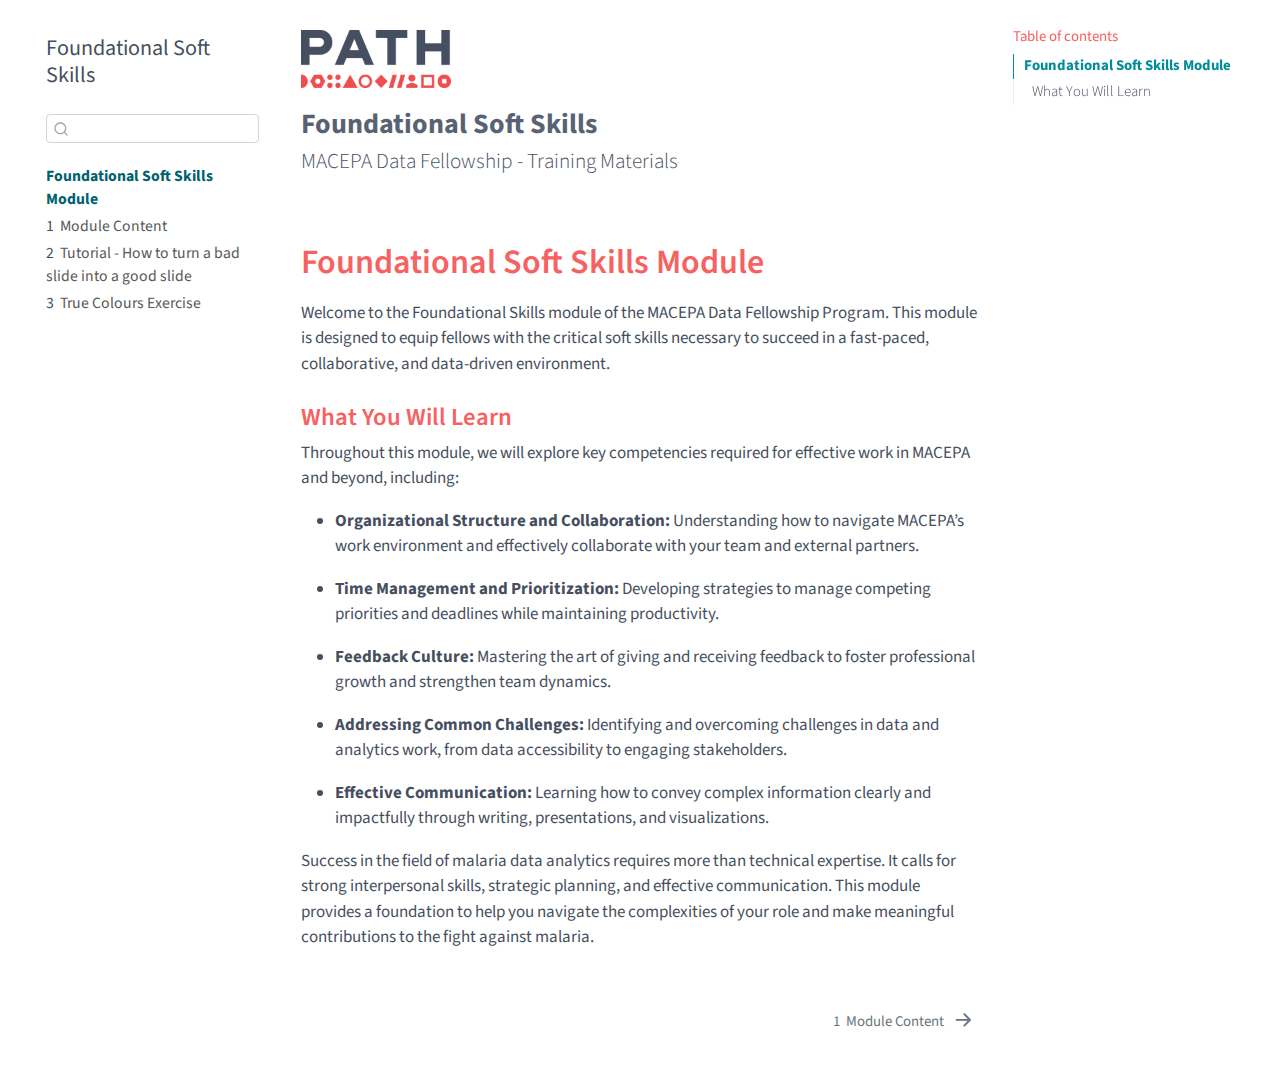
==== commit 244adf5c: "Built site for gh-pages" ====
--- a/index.html
+++ b/index.html
@@ -2,7 +2,7 @@
 <html xmlns="http://www.w3.org/1999/xhtml" lang="en" xml:lang="en"><head>
 
 <meta charset="utf-8">
-<meta name="generator" content="quarto-1.6.39">
+<meta name="generator" content="quarto-1.3.433">
 
 <meta name="viewport" content="width=device-width, initial-scale=1.0, user-scalable=yes">
 
@@ -29,44 +29,8 @@
   composed: false,
 });
 
-const announceDismiss = () => {
-  const annEl = window.document.getElementById("quarto-announcement");
-  if (annEl) {
-    annEl.remove();
-
-    const annId = annEl.getAttribute("data-announcement-id");
-    window.localStorage.setItem(`quarto-announce-${annId}`, "true");
-  }
-};
-
-const announceRegister = () => {
-  const annEl = window.document.getElementById("quarto-announcement");
-  if (annEl) {
-    const annId = annEl.getAttribute("data-announcement-id");
-    const isDismissed =
-      window.localStorage.getItem(`quarto-announce-${annId}`) || false;
-    if (isDismissed) {
-      announceDismiss();
-      return;
-    } else {
-      annEl.classList.remove("hidden");
-    }
-
-    const actionEl = annEl.querySelector(".quarto-announcement-action");
-    if (actionEl) {
-      actionEl.addEventListener("click", function (e) {
-        e.preventDefault();
-        // Hide the bar immediately
-        announceDismiss();
-      });
-    }
-  }
-};
-
 window.document.addEventListener("DOMContentLoaded", function () {
   let init = false;
-
-  announceRegister();
 
   // Manage the back to top button, if one is present.
   let lastScrollTop = window.pageYOffset || document.documentElement.scrollTop;
@@ -145,17 +109,6 @@
     }
   }
 
-  function dashboardOffset() {
-    const dashboardNavEl = window.document.getElementById(
-      "quarto-dashboard-header"
-    );
-    if (dashboardNavEl !== null) {
-      return dashboardNavEl.clientHeight;
-    } else {
-      return 0;
-    }
-  }
-
   function updateDocumentOffsetWithoutAnimation() {
     updateDocumentOffset(false);
   }
@@ -163,7 +116,7 @@
   function updateDocumentOffset(animated) {
     // set body offset
     const topOffset = headerOffset();
-    const bodyOffset = topOffset + footerOffset() + dashboardOffset();
+    const bodyOffset = topOffset + footerOffset();
     const bodyEl = window.document.body;
     bodyEl.setAttribute("data-bs-offset", topOffset);
     bodyEl.style.paddingTop = topOffset + "px";
@@ -276,9 +229,9 @@
   // Observe size changed for the header
   const headerEl = window.document.querySelector("header.fixed-top");
   if (headerEl && window.ResizeObserver) {
-    const observer = new window.ResizeObserver(() => {
-      setTimeout(updateDocumentOffsetWithoutAnimation, 0);
-    });
+    const observer = new window.ResizeObserver(
+      updateDocumentOffsetWithoutAnimation
+    );
     observer.observe(headerEl, {
       attributes: true,
       childList: true,
@@ -297,7 +250,6 @@
     const links = window.document.querySelectorAll("a");
     for (let i = 0; i < links.length; i++) {
       if (links[i].href) {
-        links[i].dataset.originalHref = links[i].href;
         links[i].href = links[i].href.replace(/\/index\.html/, "/");
       }
     }
@@ -305,7 +257,7 @@
     // Fixup any sharing links that require urls
     // Append url to any sharing urls
     const sharingLinks = window.document.querySelectorAll(
-      "a.sidebar-tools-main-item, a.quarto-navigation-tool, a.quarto-navbar-tools, a.quarto-navbar-tools-item"
+      "a.sidebar-tools-main-item"
     );
     for (let i = 0; i < sharingLinks.length; i++) {
       const sharingLink = sharingLinks[i];
@@ -363,8 +315,8 @@
  * Licensed MIT © Zeno Rocha
  */
 !function(t,e){"object"==typeof exports&&"object"==typeof module?module.exports=e():"function"==typeof define&&define.amd?define([],e):"object"==typeof exports?exports.ClipboardJS=e():t.ClipboardJS=e()}(this,function(){return n={686:function(t,e,n){"use strict";n.d(e,{default:function(){return b}});var e=n(279),i=n.n(e),e=n(370),u=n.n(e),e=n(817),r=n.n(e);function c(t){try{return document.execCommand(t)}catch(t){return}}var a=function(t){t=r()(t);return c("cut"),t};function o(t,e){var n,o,t=(n=t,o="rtl"===document.documentElement.getAttribute("dir"),(t=document.createElement("textarea")).style.fontSize="12pt",t.style.border="0",t.style.padding="0",t.style.margin="0",t.style.position="absolute",t.style[o?"right":"left"]="-9999px",o=window.pageYOffset||document.documentElement.scrollTop,t.style.top="".concat(o,"px"),t.setAttribute("readonly",""),t.value=n,t);return e.container.appendChild(t),e=r()(t),c("copy"),t.remove(),e}var f=function(t){var e=1<arguments.length&&void 0!==arguments[1]?arguments[1]:{container:document.body},n="";return"string"==typeof t?n=o(t,e):t instanceof HTMLInputElement&&!["text","search","url","tel","password"].includes(null==t?void 0:t.type)?n=o(t.value,e):(n=r()(t),c("copy")),n};function l(t){return(l="function"==typeof Symbol&&"symbol"==typeof Symbol.iterator?function(t){return typeof t}:function(t){return t&&"function"==typeof Symbol&&t.constructor===Symbol&&t!==Symbol.prototype?"symbol":typeof t})(t)}var s=function(){var t=0<arguments.length&&void 0!==arguments[0]?arguments[0]:{},e=t.action,n=void 0===e?"copy":e,o=t.container,e=t.target,t=t.text;if("copy"!==n&&"cut"!==n)throw new Error('Invalid "action" value, use either "copy" or "cut"');if(void 0!==e){if(!e||"object"!==l(e)||1!==e.nodeType)throw new Error('Invalid "target" value, use a valid Element');if("copy"===n&&e.hasAttribute("disabled"))throw new Error('Invalid "target" attribute. Please use "readonly" instead of "disabled" attribute');if("cut"===n&&(e.hasAttribute("readonly")||e.hasAttribute("disabled")))throw new Error('Invalid "target" attribute. You can\'t cut text from elements with "readonly" or "disabled" attributes')}return t?f(t,{container:o}):e?"cut"===n?a(e):f(e,{container:o}):void 0};function p(t){return(p="function"==typeof Symbol&&"symbol"==typeof Symbol.iterator?function(t){return typeof t}:function(t){return t&&"function"==typeof Symbol&&t.constructor===Symbol&&t!==Symbol.prototype?"symbol":typeof t})(t)}function d(t,e){for(var n=0;n<e.length;n++){var o=e[n];o.enumerable=o.enumerable||!1,o.configurable=!0,"value"in o&&(o.writable=!0),Object.defineProperty(t,o.key,o)}}function y(t,e){return(y=Object.setPrototypeOf||function(t,e){return t.__proto__=e,t})(t,e)}function h(n){var o=function(){if("undefined"==typeof Reflect||!Reflect.construct)return!1;if(Reflect.construct.sham)return!1;if("function"==typeof Proxy)return!0;try{return Date.prototype.toString.call(Reflect.construct(Date,[],function(){})),!0}catch(t){return!1}}();return function(){var t,e=v(n);return t=o?(t=v(this).constructor,Reflect.construct(e,arguments,t)):e.apply(this,arguments),e=this,!(t=t)||"object"!==p(t)&&"function"!=typeof t?function(t){if(void 0!==t)return t;throw new ReferenceError("this hasn't been initialised - super() hasn't been called")}(e):t}}function v(t){return(v=Object.setPrototypeOf?Object.getPrototypeOf:function(t){return t.__proto__||Object.getPrototypeOf(t)})(t)}function m(t,e){t="data-clipboard-".concat(t);if(e.hasAttribute(t))return e.getAttribute(t)}var b=function(){!function(t,e){if("function"!=typeof e&&null!==e)throw new TypeError("Super expression must either be null or a function");t.prototype=Object.create(e&&e.prototype,{constructor:{value:t,writable:!0,configurable:!0}}),e&&y(t,e)}(r,i());var t,e,n,o=h(r);function r(t,e){var n;return function(t){if(!(t instanceof r))throw new TypeError("Cannot call a class as a function")}(this),(n=o.call(this)).resolveOptions(e),n.listenClick(t),n}return t=r,n=[{key:"copy",value:function(t){var e=1<arguments.length&&void 0!==arguments[1]?arguments[1]:{container:document.body};return f(t,e)}},{key:"cut",value:function(t){return a(t)}},{key:"isSupported",value:function(){var t=0<arguments.length&&void 0!==arguments[0]?arguments[0]:["copy","cut"],t="string"==typeof t?[t]:t,e=!!document.queryCommandSupported;return t.forEach(function(t){e=e&&!!document.queryCommandSupported(t)}),e}}],(e=[{key:"resolveOptions",value:function(){var t=0<arguments.length&&void 0!==arguments[0]?arguments[0]:{};this.action="function"==typeof t.action?t.action:this.defaultAction,this.target="function"==typeof t.target?t.target:this.defaultTarget,this.text="function"==typeof t.text?t.text:this.defaultText,this.container="object"===p(t.container)?t.container:document.body}},{key:"listenClick",value:function(t){var e=this;this.listener=u()(t,"click",function(t){return e.onClick(t)})}},{key:"onClick",value:function(t){var e=t.delegateTarget||t.currentTarget,n=this.action(e)||"copy",t=s({action:n,container:this.container,target:this.target(e),text:this.text(e)});this.emit(t?"success":"error",{action:n,text:t,trigger:e,clearSelection:function(){e&&e.focus(),window.getSelection().removeAllRanges()}})}},{key:"defaultAction",value:function(t){return m("action",t)}},{key:"defaultTarget",value:function(t){t=m("target",t);if(t)return document.querySelector(t)}},{key:"defaultText",value:function(t){return m("text",t)}},{key:"destroy",value:function(){this.listener.destroy()}}])&&d(t.prototype,e),n&&d(t,n),r}()},828:function(t){var e;"undefined"==typeof Element||Element.prototype.matches||((e=Element.prototype).matches=e.matchesSelector||e.mozMatchesSelector||e.msMatchesSelector||e.oMatchesSelector||e.webkitMatchesSelector),t.exports=function(t,e){for(;t&&9!==t.nodeType;){if("function"==typeof t.matches&&t.matches(e))return t;t=t.parentNode}}},438:function(t,e,n){var u=n(828);function i(t,e,n,o,r){var i=function(e,n,t,o){return function(t){t.delegateTarget=u(t.target,n),t.delegateTarget&&o.call(e,t)}}.apply(this,arguments);return t.addEventListener(n,i,r),{destroy:function(){t.removeEventListener(n,i,r)}}}t.exports=function(t,e,n,o,r){return"function"==typeof t.addEventListener?i.apply(null,arguments):"function"==typeof n?i.bind(null,document).apply(null,arguments):("string"==typeof t&&(t=document.querySelectorAll(t)),Array.prototype.map.call(t,function(t){return i(t,e,n,o,r)}))}},879:function(t,n){n.node=function(t){return void 0!==t&&t instanceof HTMLElement&&1===t.nodeType},n.nodeList=function(t){var e=Object.prototype.toString.call(t);return void 0!==t&&("[object NodeList]"===e||"[object HTMLCollection]"===e)&&"length"in t&&(0===t.length||n.node(t[0]))},n.string=function(t){return"string"==typeof t||t instanceof String},n.fn=function(t){return"[object Function]"===Object.prototype.toString.call(t)}},370:function(t,e,n){var f=n(879),l=n(438);t.exports=function(t,e,n){if(!t&&!e&&!n)throw new Error("Missing required arguments");if(!f.string(e))throw new TypeError("Second argument must be a String");if(!f.fn(n))throw new TypeError("Third argument must be a Function");if(f.node(t))return c=e,a=n,(u=t).addEventListener(c,a),{destroy:function(){u.removeEventListener(c,a)}};if(f.nodeList(t))return o=t,r=e,i=n,Array.prototype.forEach.call(o,function(t){t.addEventListener(r,i)}),{destroy:function(){Array.prototype.forEach.call(o,function(t){t.removeEventListener(r,i)})}};if(f.string(t))return t=t,e=e,n=n,l(document.body,t,e,n);throw new TypeError("First argument must be a String, HTMLElement, HTMLCollection, or NodeList");var o,r,i,u,c,a}},817:function(t){t.exports=function(t){var e,n="SELECT"===t.nodeName?(t.focus(),t.value):"INPUT"===t.nodeName||"TEXTAREA"===t.nodeName?((e=t.hasAttribute("readonly"))||t.setAttribute("readonly",""),t.select(),t.setSelectionRange(0,t.value.length),e||t.removeAttribute("readonly"),t.value):(t.hasAttribute("contenteditable")&&t.focus(),n=window.getSelection(),(e=document.createRange()).selectNodeContents(t),n.removeAllRanges(),n.addRange(e),n.toString());return n}},279:function(t){function e(){}e.prototype={on:function(t,e,n){var o=this.e||(this.e={});return(o[t]||(o[t]=[])).push({fn:e,ctx:n}),this},once:function(t,e,n){var o=this;function r(){o.off(t,r),e.apply(n,arguments)}return r._=e,this.on(t,r,n)},emit:function(t){for(var e=[].slice.call(arguments,1),n=((this.e||(this.e={}))[t]||[]).slice(),o=0,r=n.length;o<r;o++)n[o].fn.apply(n[o].ctx,e);return this},off:function(t,e){var n=this.e||(this.e={}),o=n[t],r=[];if(o&&e)for(var i=0,u=o.length;i<u;i++)o[i].fn!==e&&o[i].fn._!==e&&r.push(o[i]);return r.length?n[t]=r:delete n[t],this}},t.exports=e,t.exports.TinyEmitter=e}},r={},o.n=function(t){var e=t&&t.__esModule?function(){return t.default}:function(){return t};return o.d(e,{a:e}),e},o.d=function(t,e){for(var n in e)o.o(e,n)&&!o.o(t,n)&&Object.defineProperty(t,n,{enumerable:!0,get:e[n]})},o.o=function(t,e){return Object.prototype.hasOwnProperty.call(t,e)},o(686).default;function o(t){if(r[t])return r[t].exports;var e=r[t]={exports:{}};return n[t](e,e.exports,o),e.exports}var n,r});</script>
-<script>/*! @algolia/autocomplete-js 1.11.1 | MIT License | © Algolia, Inc. and contributors | https://github.com/algolia/autocomplete */
-!function(e,t){"object"==typeof exports&&"undefined"!=typeof module?t(exports):"function"==typeof define&&define.amd?define(["exports"],t):t((e="undefined"!=typeof globalThis?globalThis:e||self)["@algolia/autocomplete-js"]={})}(this,(function(e){"use strict";function t(e,t){var n=Object.keys(e);if(Object.getOwnPropertySymbols){var r=Object.getOwnPropertySymbols(e);t&&(r=r.filter((function(t){return Object.getOwnPropertyDescriptor(e,t).enumerable}))),n.push.apply(n,r)}return n}function n(e){for(var n=1;n<arguments.length;n++){var r=null!=arguments[n]?arguments[n]:{};n%2?t(Object(r),!0).forEach((function(t){o(e,t,r[t])})):Object.getOwnPropertyDescriptors?Object.defineProperties(e,Object.getOwnPropertyDescriptors(r)):t(Object(r)).forEach((function(t){Object.defineProperty(e,t,Object.getOwnPropertyDescriptor(r,t))}))}return e}function r(e){return r="function"==typeof Symbol&&"symbol"==typeof Symbol.iterator?function(e){return typeof e}:function(e){return e&&"function"==typeof Symbol&&e.constructor===Symbol&&e!==Symbol.prototype?"symbol":typeof e},r(e)}function o(e,t,n){return(t=function(e){var t=function(e,t){if("object"!=typeof e||null===e)return e;var n=e[Symbol.toPrimitive];if(void 0!==n){var r=n.call(e,t||"default");if("object"!=typeof r)return r;throw new TypeError("@@toPrimitive must return a primitive value.")}return("string"===t?String:Number)(e)}(e,"string");return"symbol"==typeof t?t:String(t)}(t))in e?Object.defineProperty(e,t,{value:n,enumerable:!0,configurable:!0,writable:!0}):e[t]=n,e}function i(){return i=Object.assign?Object.assign.bind():function(e){for(var t=1;t<arguments.length;t++){var n=arguments[t];for(var r in n)Object.prototype.hasOwnProperty.call(n,r)&&(e[r]=n[r])}return e},i.apply(this,arguments)}function u(e,t){if(null==e)return{};var n,r,o=function(e,t){if(null==e)return{};var n,r,o={},i=Object.keys(e);for(r=0;r<i.length;r++)n=i[r],t.indexOf(n)>=0||(o[n]=e[n]);return o}(e,t);if(Object.getOwnPropertySymbols){var i=Object.getOwnPropertySymbols(e);for(r=0;r<i.length;r++)n=i[r],t.indexOf(n)>=0||Object.prototype.propertyIsEnumerable.call(e,n)&&(o[n]=e[n])}return o}function a(e,t){return function(e){if(Array.isArray(e))return e}(e)||function(e,t){var n=null==e?null:"undefined"!=typeof Symbol&&e[Symbol.iterator]||e["@@iterator"];if(null!=n){var r,o,i,u,a=[],l=!0,c=!1;try{if(i=(n=n.call(e)).next,0===t){if(Object(n)!==n)return;l=!1}else for(;!(l=(r=i.call(n)).done)&&(a.push(r.value),a.length!==t);l=!0);}catch(e){c=!0,o=e}finally{try{if(!l&&null!=n.return&&(u=n.return(),Object(u)!==u))return}finally{if(c)throw o}}return a}}(e,t)||c(e,t)||function(){throw new TypeError("Invalid attempt to destructure non-iterable instance.\nIn order to be iterable, non-array objects must have a [Symbol.iterator]() method.")}()}function l(e){return function(e){if(Array.isArray(e))return s(e)}(e)||function(e){if("undefined"!=typeof Symbol&&null!=e[Symbol.iterator]||null!=e["@@iterator"])return Array.from(e)}(e)||c(e)||function(){throw new TypeError("Invalid attempt to spread non-iterable instance.\nIn order to be iterable, non-array objects must have a [Symbol.iterator]() method.")}()}function c(e,t){if(e){if("string"==typeof e)return s(e,t);var n=Object.prototype.toString.call(e).slice(8,-1);return"Object"===n&&e.constructor&&(n=e.constructor.name),"Map"===n||"Set"===n?Array.from(e):"Arguments"===n||/^(?:Ui|I)nt(?:8|16|32)(?:Clamped)?Array$/.test(n)?s(e,t):void 0}}function s(e,t){(null==t||t>e.length)&&(t=e.length);for(var n=0,r=new Array(t);n<t;n++)r[n]=e[n];return r}function f(e){return{current:e}}function p(e,t){var n=void 0;return function(){for(var r=arguments.length,o=new Array(r),i=0;i<r;i++)o[i]=arguments[i];n&&clearTimeout(n),n=setTimeout((function(){return e.apply(void 0,o)}),t)}}function m(e){return e.reduce((function(e,t){return e.concat(t)}),[])}var v=0;function d(){return"autocomplete-".concat(v++)}function y(e,t){return t.reduce((function(e,t){return e&&e[t]}),e)}function b(e){return 0===e.collections.length?0:e.collections.reduce((function(e,t){return e+t.items.length}),0)}function g(e){return e!==Object(e)}function h(e,t){if(e===t)return!0;if(g(e)||g(t)||"function"==typeof e||"function"==typeof t)return e===t;if(Object.keys(e).length!==Object.keys(t).length)return!1;for(var n=0,r=Object.keys(e);n<r.length;n++){var o=r[n];if(!(o in t))return!1;if(!h(e[o],t[o]))return!1}return!0}var O=function(){};var _="1.11.1",S=[{segment:"autocomplete-core",version:_}];function j(e){var t=e.item,n=e.items,r=void 0===n?[]:n;return{index:t.__autocomplete_indexName,items:[t],positions:[1+r.findIndex((function(e){return e.objectID===t.objectID}))],queryID:t.__autocomplete_queryID,algoliaSource:["autocomplete"]}}function P(e,t){return function(e){if(Array.isArray(e))return e}(e)||function(e,t){var n=null==e?null:"undefined"!=typeof Symbol&&e[Symbol.iterator]||e["@@iterator"];if(null!=n){var r,o,i,u,a=[],l=!0,c=!1;try{if(i=(n=n.call(e)).next,0===t){if(Object(n)!==n)return;l=!1}else for(;!(l=(r=i.call(n)).done)&&(a.push(r.value),a.length!==t);l=!0);}catch(e){c=!0,o=e}finally{try{if(!l&&null!=n.return&&(u=n.return(),Object(u)!==u))return}finally{if(c)throw o}}return a}}(e,t)||function(e,t){if(!e)return;if("string"==typeof e)return w(e,t);var n=Object.prototype.toString.call(e).slice(8,-1);"Object"===n&&e.constructor&&(n=e.constructor.name);if("Map"===n||"Set"===n)return Array.from(e);if("Arguments"===n||/^(?:Ui|I)nt(?:8|16|32)(?:Clamped)?Array$/.test(n))return w(e,t)}(e,t)||function(){throw new TypeError("Invalid attempt to destructure non-iterable instance.\nIn order to be iterable, non-array objects must have a [Symbol.iterator]() method.")}()}function w(e,t){(null==t||t>e.length)&&(t=e.length);for(var n=0,r=new Array(t);n<t;n++)r[n]=e[n];return r}var I=["items"],A=["items"];function E(e){return E="function"==typeof Symbol&&"symbol"==typeof Symbol.iterator?function(e){return typeof e}:function(e){return e&&"function"==typeof Symbol&&e.constructor===Symbol&&e!==Symbol.prototype?"symbol":typeof e},E(e)}function D(e){return function(e){if(Array.isArray(e))return C(e)}(e)||function(e){if("undefined"!=typeof Symbol&&null!=e[Symbol.iterator]||null!=e["@@iterator"])return Array.from(e)}(e)||function(e,t){if(!e)return;if("string"==typeof e)return C(e,t);var n=Object.prototype.toString.call(e).slice(8,-1);"Object"===n&&e.constructor&&(n=e.constructor.name);if("Map"===n||"Set"===n)return Array.from(e);if("Arguments"===n||/^(?:Ui|I)nt(?:8|16|32)(?:Clamped)?Array$/.test(n))return C(e,t)}(e)||function(){throw new TypeError("Invalid attempt to spread non-iterable instance.\nIn order to be iterable, non-array objects must have a [Symbol.iterator]() method.")}()}function C(e,t){(null==t||t>e.length)&&(t=e.length);for(var n=0,r=new Array(t);n<t;n++)r[n]=e[n];return r}function k(e,t){if(null==e)return{};var n,r,o=function(e,t){if(null==e)return{};var n,r,o={},i=Object.keys(e);for(r=0;r<i.length;r++)n=i[r],t.indexOf(n)>=0||(o[n]=e[n]);return o}(e,t);if(Object.getOwnPropertySymbols){var i=Object.getOwnPropertySymbols(e);for(r=0;r<i.length;r++)n=i[r],t.indexOf(n)>=0||Object.prototype.propertyIsEnumerable.call(e,n)&&(o[n]=e[n])}return o}function x(e,t){var n=Object.keys(e);if(Object.getOwnPropertySymbols){var r=Object.getOwnPropertySymbols(e);t&&(r=r.filter((function(t){return Object.getOwnPropertyDescriptor(e,t).enumerable}))),n.push.apply(n,r)}return n}function N(e){for(var t=1;t<arguments.length;t++){var n=null!=arguments[t]?arguments[t]:{};t%2?x(Object(n),!0).forEach((function(t){T(e,t,n[t])})):Object.getOwnPropertyDescriptors?Object.defineProperties(e,Object.getOwnPropertyDescriptors(n)):x(Object(n)).forEach((function(t){Object.defineProperty(e,t,Object.getOwnPropertyDescriptor(n,t))}))}return e}function T(e,t,n){return(t=function(e){var t=function(e,t){if("object"!==E(e)||null===e)return e;var n=e[Symbol.toPrimitive];if(void 0!==n){var r=n.call(e,t||"default");if("object"!==E(r))return r;throw new TypeError("@@toPrimitive must return a primitive value.")}return("string"===t?String:Number)(e)}(e,"string");return"symbol"===E(t)?t:String(t)}(t))in e?Object.defineProperty(e,t,{value:n,enumerable:!0,configurable:!0,writable:!0}):e[t]=n,e}function q(e){for(var t=arguments.length>1&&void 0!==arguments[1]?arguments[1]:20,n=[],r=0;r<e.objectIDs.length;r+=t)n.push(N(N({},e),{},{objectIDs:e.objectIDs.slice(r,r+t)}));return n}function B(e){return e.map((function(e){var t=e.items,n=k(e,I);return N(N({},n),{},{objectIDs:(null==t?void 0:t.map((function(e){return e.objectID})))||n.objectIDs})}))}function R(e){var t,n,r,o=(t=P((e.version||"").split(".").map(Number),2),n=t[0],r=t[1],n>=3||2===n&&r>=4||1===n&&r>=10);function i(t,n,r){if(o&&void 0!==r){var i=r[0].__autocomplete_algoliaCredentials,u={"X-Algolia-Application-Id":i.appId,"X-Algolia-API-Key":i.apiKey};e.apply(void 0,[t].concat(D(n),[{headers:u}]))}else e.apply(void 0,[t].concat(D(n)))}return{init:function(t,n){e("init",{appId:t,apiKey:n})},setUserToken:function(t){e("setUserToken",t)},clickedObjectIDsAfterSearch:function(){for(var e=arguments.length,t=new Array(e),n=0;n<e;n++)t[n]=arguments[n];t.length>0&&i("clickedObjectIDsAfterSearch",B(t),t[0].items)},clickedObjectIDs:function(){for(var e=arguments.length,t=new Array(e),n=0;n<e;n++)t[n]=arguments[n];t.length>0&&i("clickedObjectIDs",B(t),t[0].items)},clickedFilters:function(){for(var t=arguments.length,n=new Array(t),r=0;r<t;r++)n[r]=arguments[r];n.length>0&&e.apply(void 0,["clickedFilters"].concat(n))},convertedObjectIDsAfterSearch:function(){for(var e=arguments.length,t=new Array(e),n=0;n<e;n++)t[n]=arguments[n];t.length>0&&i("convertedObjectIDsAfterSearch",B(t),t[0].items)},convertedObjectIDs:function(){for(var e=arguments.length,t=new Array(e),n=0;n<e;n++)t[n]=arguments[n];t.length>0&&i("convertedObjectIDs",B(t),t[0].items)},convertedFilters:function(){for(var t=arguments.length,n=new Array(t),r=0;r<t;r++)n[r]=arguments[r];n.length>0&&e.apply(void 0,["convertedFilters"].concat(n))},viewedObjectIDs:function(){for(var e=arguments.length,t=new Array(e),n=0;n<e;n++)t[n]=arguments[n];t.length>0&&t.reduce((function(e,t){var n=t.items,r=k(t,A);return[].concat(D(e),D(q(N(N({},r),{},{objectIDs:(null==n?void 0:n.map((function(e){return e.objectID})))||r.objectIDs})).map((function(e){return{items:n,payload:e}}))))}),[]).forEach((function(e){var t=e.items;return i("viewedObjectIDs",[e.payload],t)}))},viewedFilters:function(){for(var t=arguments.length,n=new Array(t),r=0;r<t;r++)n[r]=arguments[r];n.length>0&&e.apply(void 0,["viewedFilters"].concat(n))}}}function F(e){var t=e.items.reduce((function(e,t){var n;return e[t.__autocomplete_indexName]=(null!==(n=e[t.__autocomplete_indexName])&&void 0!==n?n:[]).concat(t),e}),{});return Object.keys(t).map((function(e){return{index:e,items:t[e],algoliaSource:["autocomplete"]}}))}function L(e){return e.objectID&&e.__autocomplete_indexName&&e.__autocomplete_queryID}function U(e){return U="function"==typeof Symbol&&"symbol"==typeof Symbol.iterator?function(e){return typeof e}:function(e){return e&&"function"==typeof Symbol&&e.constructor===Symbol&&e!==Symbol.prototype?"symbol":typeof e},U(e)}function M(e){return function(e){if(Array.isArray(e))return H(e)}(e)||function(e){if("undefined"!=typeof Symbol&&null!=e[Symbol.iterator]||null!=e["@@iterator"])return Array.from(e)}(e)||function(e,t){if(!e)return;if("string"==typeof e)return H(e,t);var n=Object.prototype.toString.call(e).slice(8,-1);"Object"===n&&e.constructor&&(n=e.constructor.name);if("Map"===n||"Set"===n)return Array.from(e);if("Arguments"===n||/^(?:Ui|I)nt(?:8|16|32)(?:Clamped)?Array$/.test(n))return H(e,t)}(e)||function(){throw new TypeError("Invalid attempt to spread non-iterable instance.\nIn order to be iterable, non-array objects must have a [Symbol.iterator]() method.")}()}function H(e,t){(null==t||t>e.length)&&(t=e.length);for(var n=0,r=new Array(t);n<t;n++)r[n]=e[n];return r}function V(e,t){var n=Object.keys(e);if(Object.getOwnPropertySymbols){var r=Object.getOwnPropertySymbols(e);t&&(r=r.filter((function(t){return Object.getOwnPropertyDescriptor(e,t).enumerable}))),n.push.apply(n,r)}return n}function W(e){for(var t=1;t<arguments.length;t++){var n=null!=arguments[t]?arguments[t]:{};t%2?V(Object(n),!0).forEach((function(t){K(e,t,n[t])})):Object.getOwnPropertyDescriptors?Object.defineProperties(e,Object.getOwnPropertyDescriptors(n)):V(Object(n)).forEach((function(t){Object.defineProperty(e,t,Object.getOwnPropertyDescriptor(n,t))}))}return e}function K(e,t,n){return(t=function(e){var t=function(e,t){if("object"!==U(e)||null===e)return e;var n=e[Symbol.toPrimitive];if(void 0!==n){var r=n.call(e,t||"default");if("object"!==U(r))return r;throw new TypeError("@@toPrimitive must return a primitive value.")}return("string"===t?String:Number)(e)}(e,"string");return"symbol"===U(t)?t:String(t)}(t))in e?Object.defineProperty(e,t,{value:n,enumerable:!0,configurable:!0,writable:!0}):e[t]=n,e}var Q="2.6.0",$="https://cdn.jsdelivr.net/npm/search-insights@".concat(Q,"/dist/search-insights.min.js"),z=p((function(e){var t=e.onItemsChange,n=e.items,r=e.insights,o=e.state;t({insights:r,insightsEvents:F({items:n}).map((function(e){return W({eventName:"Items Viewed"},e)})),state:o})}),400);function G(e){var t=function(e){return W({onItemsChange:function(e){var t=e.insights,n=e.insightsEvents;t.viewedObjectIDs.apply(t,M(n.map((function(e){return W(W({},e),{},{algoliaSource:[].concat(M(e.algoliaSource||[]),["autocomplete-internal"])})}))))},onSelect:function(e){var t=e.insights,n=e.insightsEvents;t.clickedObjectIDsAfterSearch.apply(t,M(n.map((function(e){return W(W({},e),{},{algoliaSource:[].concat(M(e.algoliaSource||[]),["autocomplete-internal"])})}))))},onActive:O},e)}(e),n=t.insightsClient,r=t.onItemsChange,o=t.onSelect,i=t.onActive,u=n;n||function(e){if("undefined"!=typeof window)e({window:window})}((function(e){var t=e.window,n=t.AlgoliaAnalyticsObject||"aa";"string"==typeof n&&(u=t[n]),u||(t.AlgoliaAnalyticsObject=n,t[n]||(t[n]=function(){t[n].queue||(t[n].queue=[]);for(var e=arguments.length,r=new Array(e),o=0;o<e;o++)r[o]=arguments[o];t[n].queue.push(r)}),t[n].version=Q,u=t[n],function(e){var t="[Autocomplete]: Could not load search-insights.js. Please load it manually following https://alg.li/insights-autocomplete";try{var n=e.document.createElement("script");n.async=!0,n.src=$,n.onerror=function(){console.error(t)},document.body.appendChild(n)}catch(e){console.error(t)}}(t))}));var a=R(u),l=f([]),c=p((function(e){var t=e.state;if(t.isOpen){var n=t.collections.reduce((function(e,t){return[].concat(M(e),M(t.items))}),[]).filter(L);h(l.current.map((function(e){return e.objectID})),n.map((function(e){return e.objectID})))||(l.current=n,n.length>0&&z({onItemsChange:r,items:n,insights:a,state:t}))}}),0);return{name:"aa.algoliaInsightsPlugin",subscribe:function(e){var t=e.setContext,n=e.onSelect,r=e.onActive;function l(e){t({algoliaInsightsPlugin:{__algoliaSearchParameters:W({clickAnalytics:!0},e?{userToken:e}:{}),insights:a}})}u("addAlgoliaAgent","insights-plugin"),l(),u("onUserTokenChange",l),u("getUserToken",null,(function(e,t){l(t)})),n((function(e){var t=e.item,n=e.state,r=e.event,i=e.source;L(t)&&o({state:n,event:r,insights:a,item:t,insightsEvents:[W({eventName:"Item Selected"},j({item:t,items:i.getItems().filter(L)}))]})})),r((function(e){var t=e.item,n=e.source,r=e.state,o=e.event;L(t)&&i({state:r,event:o,insights:a,item:t,insightsEvents:[W({eventName:"Item Active"},j({item:t,items:n.getItems().filter(L)}))]})}))},onStateChange:function(e){var t=e.state;c({state:t})},__autocomplete_pluginOptions:e}}function J(e,t){var n=t;return{then:function(t,r){return J(e.then(Y(t,n,e),Y(r,n,e)),n)},catch:function(t){return J(e.catch(Y(t,n,e)),n)},finally:function(t){return t&&n.onCancelList.push(t),J(e.finally(Y(t&&function(){return n.onCancelList=[],t()},n,e)),n)},cancel:function(){n.isCanceled=!0;var e=n.onCancelList;n.onCancelList=[],e.forEach((function(e){e()}))},isCanceled:function(){return!0===n.isCanceled}}}function X(e){return J(e,{isCanceled:!1,onCancelList:[]})}function Y(e,t,n){return e?function(n){return t.isCanceled?n:e(n)}:n}function Z(e,t,n,r){if(!n)return null;if(e<0&&(null===t||null!==r&&0===t))return n+e;var o=(null===t?-1:t)+e;return o<=-1||o>=n?null===r?null:0:o}function ee(e,t){var n=Object.keys(e);if(Object.getOwnPropertySymbols){var r=Object.getOwnPropertySymbols(e);t&&(r=r.filter((function(t){return Object.getOwnPropertyDescriptor(e,t).enumerable}))),n.push.apply(n,r)}return n}function te(e){for(var t=1;t<arguments.length;t++){var n=null!=arguments[t]?arguments[t]:{};t%2?ee(Object(n),!0).forEach((function(t){ne(e,t,n[t])})):Object.getOwnPropertyDescriptors?Object.defineProperties(e,Object.getOwnPropertyDescriptors(n)):ee(Object(n)).forEach((function(t){Object.defineProperty(e,t,Object.getOwnPropertyDescriptor(n,t))}))}return e}function ne(e,t,n){return(t=function(e){var t=function(e,t){if("object"!==re(e)||null===e)return e;var n=e[Symbol.toPrimitive];if(void 0!==n){var r=n.call(e,t||"default");if("object"!==re(r))return r;throw new TypeError("@@toPrimitive must return a primitive value.")}return("string"===t?String:Number)(e)}(e,"string");return"symbol"===re(t)?t:String(t)}(t))in e?Object.defineProperty(e,t,{value:n,enumerable:!0,configurable:!0,writable:!0}):e[t]=n,e}function re(e){return re="function"==typeof Symbol&&"symbol"==typeof Symbol.iterator?function(e){return typeof e}:function(e){return e&&"function"==typeof Symbol&&e.constructor===Symbol&&e!==Symbol.prototype?"symbol":typeof e},re(e)}function oe(e){var t=function(e){var t=e.collections.map((function(e){return e.items.length})).reduce((function(e,t,n){var r=(e[n-1]||0)+t;return e.push(r),e}),[]).reduce((function(t,n){return n<=e.activeItemId?t+1:t}),0);return e.collections[t]}(e);if(!t)return null;var n=t.items[function(e){for(var t=e.state,n=e.collection,r=!1,o=0,i=0;!1===r;){var u=t.collections[o];if(u===n){r=!0;break}i+=u.items.length,o++}return t.activeItemId-i}({state:e,collection:t})],r=t.source;return{item:n,itemInputValue:r.getItemInputValue({item:n,state:e}),itemUrl:r.getItemUrl({item:n,state:e}),source:r}}function ie(e,t,n){return[e,null==n?void 0:n.sourceId,t].filter(Boolean).join("-").replace(/\s/g,"")}var ue=/((gt|sm)-|galaxy nexus)|samsung[- ]|samsungbrowser/i;function ae(e){return ae="function"==typeof Symbol&&"symbol"==typeof Symbol.iterator?function(e){return typeof e}:function(e){return e&&"function"==typeof Symbol&&e.constructor===Symbol&&e!==Symbol.prototype?"symbol":typeof e},ae(e)}function le(e,t){var n=Object.keys(e);if(Object.getOwnPropertySymbols){var r=Object.getOwnPropertySymbols(e);t&&(r=r.filter((function(t){return Object.getOwnPropertyDescriptor(e,t).enumerable}))),n.push.apply(n,r)}return n}function ce(e,t,n){return(t=function(e){var t=function(e,t){if("object"!==ae(e)||null===e)return e;var n=e[Symbol.toPrimitive];if(void 0!==n){var r=n.call(e,t||"default");if("object"!==ae(r))return r;throw new TypeError("@@toPrimitive must return a primitive value.")}return("string"===t?String:Number)(e)}(e,"string");return"symbol"===ae(t)?t:String(t)}(t))in e?Object.defineProperty(e,t,{value:n,enumerable:!0,configurable:!0,writable:!0}):e[t]=n,e}function se(e,t,n){var r,o=t.initialState;return{getState:function(){return o},dispatch:function(r,i){var u=function(e){for(var t=1;t<arguments.length;t++){var n=null!=arguments[t]?arguments[t]:{};t%2?le(Object(n),!0).forEach((function(t){ce(e,t,n[t])})):Object.getOwnPropertyDescriptors?Object.defineProperties(e,Object.getOwnPropertyDescriptors(n)):le(Object(n)).forEach((function(t){Object.defineProperty(e,t,Object.getOwnPropertyDescriptor(n,t))}))}return e}({},o);o=e(o,{type:r,props:t,payload:i}),n({state:o,prevState:u})},pendingRequests:(r=[],{add:function(e){return r.push(e),e.finally((function(){r=r.filter((function(t){return t!==e}))}))},cancelAll:function(){r.forEach((function(e){return e.cancel()}))},isEmpty:function(){return 0===r.length}})}}function fe(e){return fe="function"==typeof Symbol&&"symbol"==typeof Symbol.iterator?function(e){return typeof e}:function(e){return e&&"function"==typeof Symbol&&e.constructor===Symbol&&e!==Symbol.prototype?"symbol":typeof e},fe(e)}function pe(e,t){var n=Object.keys(e);if(Object.getOwnPropertySymbols){var r=Object.getOwnPropertySymbols(e);t&&(r=r.filter((function(t){return Object.getOwnPropertyDescriptor(e,t).enumerable}))),n.push.apply(n,r)}return n}function me(e){for(var t=1;t<arguments.length;t++){var n=null!=arguments[t]?arguments[t]:{};t%2?pe(Object(n),!0).forEach((function(t){ve(e,t,n[t])})):Object.getOwnPropertyDescriptors?Object.defineProperties(e,Object.getOwnPropertyDescriptors(n)):pe(Object(n)).forEach((function(t){Object.defineProperty(e,t,Object.getOwnPropertyDescriptor(n,t))}))}return e}function ve(e,t,n){return(t=function(e){var t=function(e,t){if("object"!==fe(e)||null===e)return e;var n=e[Symbol.toPrimitive];if(void 0!==n){var r=n.call(e,t||"default");if("object"!==fe(r))return r;throw new TypeError("@@toPrimitive must return a primitive value.")}return("string"===t?String:Number)(e)}(e,"string");return"symbol"===fe(t)?t:String(t)}(t))in e?Object.defineProperty(e,t,{value:n,enumerable:!0,configurable:!0,writable:!0}):e[t]=n,e}function de(e){return de="function"==typeof Symbol&&"symbol"==typeof Symbol.iterator?function(e){return typeof e}:function(e){return e&&"function"==typeof Symbol&&e.constructor===Symbol&&e!==Symbol.prototype?"symbol":typeof e},de(e)}function ye(e){return function(e){if(Array.isArray(e))return be(e)}(e)||function(e){if("undefined"!=typeof Symbol&&null!=e[Symbol.iterator]||null!=e["@@iterator"])return Array.from(e)}(e)||function(e,t){if(!e)return;if("string"==typeof e)return be(e,t);var n=Object.prototype.toString.call(e).slice(8,-1);"Object"===n&&e.constructor&&(n=e.constructor.name);if("Map"===n||"Set"===n)return Array.from(e);if("Arguments"===n||/^(?:Ui|I)nt(?:8|16|32)(?:Clamped)?Array$/.test(n))return be(e,t)}(e)||function(){throw new TypeError("Invalid attempt to spread non-iterable instance.\nIn order to be iterable, non-array objects must have a [Symbol.iterator]() method.")}()}function be(e,t){(null==t||t>e.length)&&(t=e.length);for(var n=0,r=new Array(t);n<t;n++)r[n]=e[n];return r}function ge(e,t){var n=Object.keys(e);if(Object.getOwnPropertySymbols){var r=Object.getOwnPropertySymbols(e);t&&(r=r.filter((function(t){return Object.getOwnPropertyDescriptor(e,t).enumerable}))),n.push.apply(n,r)}return n}function he(e){for(var t=1;t<arguments.length;t++){var n=null!=arguments[t]?arguments[t]:{};t%2?ge(Object(n),!0).forEach((function(t){Oe(e,t,n[t])})):Object.getOwnPropertyDescriptors?Object.defineProperties(e,Object.getOwnPropertyDescriptors(n)):ge(Object(n)).forEach((function(t){Object.defineProperty(e,t,Object.getOwnPropertyDescriptor(n,t))}))}return e}function Oe(e,t,n){return(t=function(e){var t=function(e,t){if("object"!==de(e)||null===e)return e;var n=e[Symbol.toPrimitive];if(void 0!==n){var r=n.call(e,t||"default");if("object"!==de(r))return r;throw new TypeError("@@toPrimitive must return a primitive value.")}return("string"===t?String:Number)(e)}(e,"string");return"symbol"===de(t)?t:String(t)}(t))in e?Object.defineProperty(e,t,{value:n,enumerable:!0,configurable:!0,writable:!0}):e[t]=n,e}function _e(e,t){var n,r="undefined"!=typeof window?window:{},o=e.plugins||[];return he(he({debug:!1,openOnFocus:!1,enterKeyHint:void 0,placeholder:"",autoFocus:!1,defaultActiveItemId:null,stallThreshold:300,insights:!1,environment:r,shouldPanelOpen:function(e){return b(e.state)>0},reshape:function(e){return e.sources}},e),{},{id:null!==(n=e.id)&&void 0!==n?n:d(),plugins:o,initialState:he({activeItemId:null,query:"",completion:null,collections:[],isOpen:!1,status:"idle",context:{}},e.initialState),onStateChange:function(t){var n;null===(n=e.onStateChange)||void 0===n||n.call(e,t),o.forEach((function(e){var n;return null===(n=e.onStateChange)||void 0===n?void 0:n.call(e,t)}))},onSubmit:function(t){var n;null===(n=e.onSubmit)||void 0===n||n.call(e,t),o.forEach((function(e){var n;return null===(n=e.onSubmit)||void 0===n?void 0:n.call(e,t)}))},onReset:function(t){var n;null===(n=e.onReset)||void 0===n||n.call(e,t),o.forEach((function(e){var n;return null===(n=e.onReset)||void 0===n?void 0:n.call(e,t)}))},getSources:function(n){return Promise.all([].concat(ye(o.map((function(e){return e.getSources}))),[e.getSources]).filter(Boolean).map((function(e){return function(e,t){var n=[];return Promise.resolve(e(t)).then((function(e){return Promise.all(e.filter((function(e){return Boolean(e)})).map((function(e){if(e.sourceId,n.includes(e.sourceId))throw new Error("[Autocomplete] The `sourceId` ".concat(JSON.stringify(e.sourceId)," is not unique."));n.push(e.sourceId);var t={getItemInputValue:function(e){return e.state.query},getItemUrl:function(){},onSelect:function(e){(0,e.setIsOpen)(!1)},onActive:O,onResolve:O};Object.keys(t).forEach((function(e){t[e].__default=!0}));var r=te(te({},t),e);return Promise.resolve(r)})))}))}(e,n)}))).then((function(e){return m(e)})).then((function(e){return e.map((function(e){return he(he({},e),{},{onSelect:function(n){e.onSelect(n),t.forEach((function(e){var t;return null===(t=e.onSelect)||void 0===t?void 0:t.call(e,n)}))},onActive:function(n){e.onActive(n),t.forEach((function(e){var t;return null===(t=e.onActive)||void 0===t?void 0:t.call(e,n)}))},onResolve:function(n){e.onResolve(n),t.forEach((function(e){var t;return null===(t=e.onResolve)||void 0===t?void 0:t.call(e,n)}))}})}))}))},navigator:he({navigate:function(e){var t=e.itemUrl;r.location.assign(t)},navigateNewTab:function(e){var t=e.itemUrl,n=r.open(t,"_blank","noopener");null==n||n.focus()},navigateNewWindow:function(e){var t=e.itemUrl;r.open(t,"_blank","noopener")}},e.navigator)})}function Se(e){return Se="function"==typeof Symbol&&"symbol"==typeof Symbol.iterator?function(e){return typeof e}:function(e){return e&&"function"==typeof Symbol&&e.constructor===Symbol&&e!==Symbol.prototype?"symbol":typeof e},Se(e)}function je(e,t){var n=Object.keys(e);if(Object.getOwnPropertySymbols){var r=Object.getOwnPropertySymbols(e);t&&(r=r.filter((function(t){return Object.getOwnPropertyDescriptor(e,t).enumerable}))),n.push.apply(n,r)}return n}function Pe(e){for(var t=1;t<arguments.length;t++){var n=null!=arguments[t]?arguments[t]:{};t%2?je(Object(n),!0).forEach((function(t){we(e,t,n[t])})):Object.getOwnPropertyDescriptors?Object.defineProperties(e,Object.getOwnPropertyDescriptors(n)):je(Object(n)).forEach((function(t){Object.defineProperty(e,t,Object.getOwnPropertyDescriptor(n,t))}))}return e}function we(e,t,n){return(t=function(e){var t=function(e,t){if("object"!==Se(e)||null===e)return e;var n=e[Symbol.toPrimitive];if(void 0!==n){var r=n.call(e,t||"default");if("object"!==Se(r))return r;throw new TypeError("@@toPrimitive must return a primitive value.")}return("string"===t?String:Number)(e)}(e,"string");return"symbol"===Se(t)?t:String(t)}(t))in e?Object.defineProperty(e,t,{value:n,enumerable:!0,configurable:!0,writable:!0}):e[t]=n,e}function Ie(e){return Ie="function"==typeof Symbol&&"symbol"==typeof Symbol.iterator?function(e){return typeof e}:function(e){return e&&"function"==typeof Symbol&&e.constructor===Symbol&&e!==Symbol.prototype?"symbol":typeof e},Ie(e)}function Ae(e,t){var n=Object.keys(e);if(Object.getOwnPropertySymbols){var r=Object.getOwnPropertySymbols(e);t&&(r=r.filter((function(t){return Object.getOwnPropertyDescriptor(e,t).enumerable}))),n.push.apply(n,r)}return n}function Ee(e){for(var t=1;t<arguments.length;t++){var n=null!=arguments[t]?arguments[t]:{};t%2?Ae(Object(n),!0).forEach((function(t){De(e,t,n[t])})):Object.getOwnPropertyDescriptors?Object.defineProperties(e,Object.getOwnPropertyDescriptors(n)):Ae(Object(n)).forEach((function(t){Object.defineProperty(e,t,Object.getOwnPropertyDescriptor(n,t))}))}return e}function De(e,t,n){return(t=function(e){var t=function(e,t){if("object"!==Ie(e)||null===e)return e;var n=e[Symbol.toPrimitive];if(void 0!==n){var r=n.call(e,t||"default");if("object"!==Ie(r))return r;throw new TypeError("@@toPrimitive must return a primitive value.")}return("string"===t?String:Number)(e)}(e,"string");return"symbol"===Ie(t)?t:String(t)}(t))in e?Object.defineProperty(e,t,{value:n,enumerable:!0,configurable:!0,writable:!0}):e[t]=n,e}function Ce(e){return function(e){if(Array.isArray(e))return ke(e)}(e)||function(e){if("undefined"!=typeof Symbol&&null!=e[Symbol.iterator]||null!=e["@@iterator"])return Array.from(e)}(e)||function(e,t){if(!e)return;if("string"==typeof e)return ke(e,t);var n=Object.prototype.toString.call(e).slice(8,-1);"Object"===n&&e.constructor&&(n=e.constructor.name);if("Map"===n||"Set"===n)return Array.from(e);if("Arguments"===n||/^(?:Ui|I)nt(?:8|16|32)(?:Clamped)?Array$/.test(n))return ke(e,t)}(e)||function(){throw new TypeError("Invalid attempt to spread non-iterable instance.\nIn order to be iterable, non-array objects must have a [Symbol.iterator]() method.")}()}function ke(e,t){(null==t||t>e.length)&&(t=e.length);for(var n=0,r=new Array(t);n<t;n++)r[n]=e[n];return r}function xe(e){return Boolean(e.execute)}function Ne(e,t,n){if(o=e,Boolean(null==o?void 0:o.execute)){var r="algolia"===e.requesterId?Object.assign.apply(Object,[{}].concat(Ce(Object.keys(n.context).map((function(e){var t;return null===(t=n.context[e])||void 0===t?void 0:t.__algoliaSearchParameters}))))):{};return Ee(Ee({},e),{},{requests:e.queries.map((function(n){return{query:"algolia"===e.requesterId?Ee(Ee({},n),{},{params:Ee(Ee({},r),n.params)}):n,sourceId:t,transformResponse:e.transformResponse}}))})}var o;return{items:e,sourceId:t}}function Te(e){var t=e.reduce((function(e,t){if(!xe(t))return e.push(t),e;var n=t.searchClient,r=t.execute,o=t.requesterId,i=t.requests,u=e.find((function(e){return xe(t)&&xe(e)&&e.searchClient===n&&Boolean(o)&&e.requesterId===o}));if(u){var a;(a=u.items).push.apply(a,Ce(i))}else{var l={execute:r,requesterId:o,items:i,searchClient:n};e.push(l)}return e}),[]).map((function(e){if(!xe(e))return Promise.resolve(e);var t=e,n=t.execute,r=t.items;return n({searchClient:t.searchClient,requests:r})}));return Promise.all(t).then((function(e){return m(e)}))}function qe(e,t,n){return t.map((function(t){var r,o=e.filter((function(e){return e.sourceId===t.sourceId})),i=o.map((function(e){return e.items})),u=o[0].transformResponse,a=u?u({results:r=i,hits:r.map((function(e){return e.hits})).filter(Boolean),facetHits:r.map((function(e){var t;return null===(t=e.facetHits)||void 0===t?void 0:t.map((function(e){return{label:e.value,count:e.count,_highlightResult:{label:{value:e.highlighted}}}}))})).filter(Boolean)}):i;return t.onResolve({source:t,results:i,items:a,state:n.getState()}),a.every(Boolean),'The `getItems` function from source "'.concat(t.sourceId,'" must return an array of items but returned ').concat(JSON.stringify(void 0),".\n\nDid you forget to return items?\n\nSee: https://www.algolia.com/doc/ui-libraries/autocomplete/core-concepts/sources/#param-getitems"),{source:t,items:a}}))}function Be(e){return Be="function"==typeof Symbol&&"symbol"==typeof Symbol.iterator?function(e){return typeof e}:function(e){return e&&"function"==typeof Symbol&&e.constructor===Symbol&&e!==Symbol.prototype?"symbol":typeof e},Be(e)}var Re=["event","nextState","props","query","refresh","store"];function Fe(e,t){var n=Object.keys(e);if(Object.getOwnPropertySymbols){var r=Object.getOwnPropertySymbols(e);t&&(r=r.filter((function(t){return Object.getOwnPropertyDescriptor(e,t).enumerable}))),n.push.apply(n,r)}return n}function Le(e){for(var t=1;t<arguments.length;t++){var n=null!=arguments[t]?arguments[t]:{};t%2?Fe(Object(n),!0).forEach((function(t){Ue(e,t,n[t])})):Object.getOwnPropertyDescriptors?Object.defineProperties(e,Object.getOwnPropertyDescriptors(n)):Fe(Object(n)).forEach((function(t){Object.defineProperty(e,t,Object.getOwnPropertyDescriptor(n,t))}))}return e}function Ue(e,t,n){return(t=function(e){var t=function(e,t){if("object"!==Be(e)||null===e)return e;var n=e[Symbol.toPrimitive];if(void 0!==n){var r=n.call(e,t||"default");if("object"!==Be(r))return r;throw new TypeError("@@toPrimitive must return a primitive value.")}return("string"===t?String:Number)(e)}(e,"string");return"symbol"===Be(t)?t:String(t)}(t))in e?Object.defineProperty(e,t,{value:n,enumerable:!0,configurable:!0,writable:!0}):e[t]=n,e}function Me(e,t){if(null==e)return{};var n,r,o=function(e,t){if(null==e)return{};var n,r,o={},i=Object.keys(e);for(r=0;r<i.length;r++)n=i[r],t.indexOf(n)>=0||(o[n]=e[n]);return o}(e,t);if(Object.getOwnPropertySymbols){var i=Object.getOwnPropertySymbols(e);for(r=0;r<i.length;r++)n=i[r],t.indexOf(n)>=0||Object.prototype.propertyIsEnumerable.call(e,n)&&(o[n]=e[n])}return o}var He,Ve,We,Ke=null,Qe=(He=-1,Ve=-1,We=void 0,function(e){var t=++He;return Promise.resolve(e).then((function(e){return We&&t<Ve?We:(Ve=t,We=e,e)}))});function $e(e){var t=e.event,n=e.nextState,r=void 0===n?{}:n,o=e.props,i=e.query,u=e.refresh,a=e.store,l=Me(e,Re);Ke&&o.environment.clearTimeout(Ke);var c=l.setCollections,s=l.setIsOpen,f=l.setQuery,p=l.setActiveItemId,v=l.setStatus;if(f(i),p(o.defaultActiveItemId),!i&&!1===o.openOnFocus){var d,y=a.getState().collections.map((function(e){return Le(Le({},e),{},{items:[]})}));v("idle"),c(y),s(null!==(d=r.isOpen)&&void 0!==d?d:o.shouldPanelOpen({state:a.getState()}));var b=X(Qe(y).then((function(){return Promise.resolve()})));return a.pendingRequests.add(b)}v("loading"),Ke=o.environment.setTimeout((function(){v("stalled")}),o.stallThreshold);var g=X(Qe(o.getSources(Le({query:i,refresh:u,state:a.getState()},l)).then((function(e){return Promise.all(e.map((function(e){return Promise.resolve(e.getItems(Le({query:i,refresh:u,state:a.getState()},l))).then((function(t){return Ne(t,e.sourceId,a.getState())}))}))).then(Te).then((function(t){return qe(t,e,a)})).then((function(e){return function(e){var t=e.collections,n=e.props,r=e.state,o=t.reduce((function(e,t){return Pe(Pe({},e),{},we({},t.source.sourceId,Pe(Pe({},t.source),{},{getItems:function(){return m(t.items)}})))}),{}),i=n.plugins.reduce((function(e,t){return t.reshape?t.reshape(e):e}),{sourcesBySourceId:o,state:r}).sourcesBySourceId;return m(n.reshape({sourcesBySourceId:i,sources:Object.values(i),state:r})).filter(Boolean).map((function(e){return{source:e,items:e.getItems()}}))}({collections:e,props:o,state:a.getState()})}))})))).then((function(e){var n;v("idle"),c(e);var f=o.shouldPanelOpen({state:a.getState()});s(null!==(n=r.isOpen)&&void 0!==n?n:o.openOnFocus&&!i&&f||f);var p=oe(a.getState());if(null!==a.getState().activeItemId&&p){var m=p.item,d=p.itemInputValue,y=p.itemUrl,b=p.source;b.onActive(Le({event:t,item:m,itemInputValue:d,itemUrl:y,refresh:u,source:b,state:a.getState()},l))}})).finally((function(){v("idle"),Ke&&o.environment.clearTimeout(Ke)}));return a.pendingRequests.add(g)}function ze(e){return ze="function"==typeof Symbol&&"symbol"==typeof Symbol.iterator?function(e){return typeof e}:function(e){return e&&"function"==typeof Symbol&&e.constructor===Symbol&&e!==Symbol.prototype?"symbol":typeof e},ze(e)}var Ge=["event","props","refresh","store"];function Je(e,t){var n=Object.keys(e);if(Object.getOwnPropertySymbols){var r=Object.getOwnPropertySymbols(e);t&&(r=r.filter((function(t){return Object.getOwnPropertyDescriptor(e,t).enumerable}))),n.push.apply(n,r)}return n}function Xe(e){for(var t=1;t<arguments.length;t++){var n=null!=arguments[t]?arguments[t]:{};t%2?Je(Object(n),!0).forEach((function(t){Ye(e,t,n[t])})):Object.getOwnPropertyDescriptors?Object.defineProperties(e,Object.getOwnPropertyDescriptors(n)):Je(Object(n)).forEach((function(t){Object.defineProperty(e,t,Object.getOwnPropertyDescriptor(n,t))}))}return e}function Ye(e,t,n){return(t=function(e){var t=function(e,t){if("object"!==ze(e)||null===e)return e;var n=e[Symbol.toPrimitive];if(void 0!==n){var r=n.call(e,t||"default");if("object"!==ze(r))return r;throw new TypeError("@@toPrimitive must return a primitive value.")}return("string"===t?String:Number)(e)}(e,"string");return"symbol"===ze(t)?t:String(t)}(t))in e?Object.defineProperty(e,t,{value:n,enumerable:!0,configurable:!0,writable:!0}):e[t]=n,e}function Ze(e,t){if(null==e)return{};var n,r,o=function(e,t){if(null==e)return{};var n,r,o={},i=Object.keys(e);for(r=0;r<i.length;r++)n=i[r],t.indexOf(n)>=0||(o[n]=e[n]);return o}(e,t);if(Object.getOwnPropertySymbols){var i=Object.getOwnPropertySymbols(e);for(r=0;r<i.length;r++)n=i[r],t.indexOf(n)>=0||Object.prototype.propertyIsEnumerable.call(e,n)&&(o[n]=e[n])}return o}function et(e){return et="function"==typeof Symbol&&"symbol"==typeof Symbol.iterator?function(e){return typeof e}:function(e){return e&&"function"==typeof Symbol&&e.constructor===Symbol&&e!==Symbol.prototype?"symbol":typeof e},et(e)}var tt=["props","refresh","store"],nt=["inputElement","formElement","panelElement"],rt=["inputElement"],ot=["inputElement","maxLength"],it=["source"],ut=["item","source"];function at(e,t){var n=Object.keys(e);if(Object.getOwnPropertySymbols){var r=Object.getOwnPropertySymbols(e);t&&(r=r.filter((function(t){return Object.getOwnPropertyDescriptor(e,t).enumerable}))),n.push.apply(n,r)}return n}function lt(e){for(var t=1;t<arguments.length;t++){var n=null!=arguments[t]?arguments[t]:{};t%2?at(Object(n),!0).forEach((function(t){ct(e,t,n[t])})):Object.getOwnPropertyDescriptors?Object.defineProperties(e,Object.getOwnPropertyDescriptors(n)):at(Object(n)).forEach((function(t){Object.defineProperty(e,t,Object.getOwnPropertyDescriptor(n,t))}))}return e}function ct(e,t,n){return(t=function(e){var t=function(e,t){if("object"!==et(e)||null===e)return e;var n=e[Symbol.toPrimitive];if(void 0!==n){var r=n.call(e,t||"default");if("object"!==et(r))return r;throw new TypeError("@@toPrimitive must return a primitive value.")}return("string"===t?String:Number)(e)}(e,"string");return"symbol"===et(t)?t:String(t)}(t))in e?Object.defineProperty(e,t,{value:n,enumerable:!0,configurable:!0,writable:!0}):e[t]=n,e}function st(e,t){if(null==e)return{};var n,r,o=function(e,t){if(null==e)return{};var n,r,o={},i=Object.keys(e);for(r=0;r<i.length;r++)n=i[r],t.indexOf(n)>=0||(o[n]=e[n]);return o}(e,t);if(Object.getOwnPropertySymbols){var i=Object.getOwnPropertySymbols(e);for(r=0;r<i.length;r++)n=i[r],t.indexOf(n)>=0||Object.prototype.propertyIsEnumerable.call(e,n)&&(o[n]=e[n])}return o}function ft(e){var t=e.props,n=e.refresh,r=e.store,o=st(e,tt);return{getEnvironmentProps:function(e){var n=e.inputElement,o=e.formElement,i=e.panelElement;function u(e){!r.getState().isOpen&&r.pendingRequests.isEmpty()||e.target===n||!1===[o,i].some((function(t){return n=t,r=e.target,n===r||n.contains(r);var n,r}))&&(r.dispatch("blur",null),t.debug||r.pendingRequests.cancelAll())}return lt({onTouchStart:u,onMouseDown:u,onTouchMove:function(e){!1!==r.getState().isOpen&&n===t.environment.document.activeElement&&e.target!==n&&n.blur()}},st(e,nt))},getRootProps:function(e){return lt({role:"combobox","aria-expanded":r.getState().isOpen,"aria-haspopup":"listbox","aria-owns":r.getState().isOpen?r.getState().collections.map((function(e){var n=e.source;return ie(t.id,"list",n)})).join(" "):void 0,"aria-labelledby":ie(t.id,"label")},e)},getFormProps:function(e){return e.inputElement,lt({action:"",noValidate:!0,role:"search",onSubmit:function(i){var u;i.preventDefault(),t.onSubmit(lt({event:i,refresh:n,state:r.getState()},o)),r.dispatch("submit",null),null===(u=e.inputElement)||void 0===u||u.blur()},onReset:function(i){var u;i.preventDefault(),t.onReset(lt({event:i,refresh:n,state:r.getState()},o)),r.dispatch("reset",null),null===(u=e.inputElement)||void 0===u||u.focus()}},st(e,rt))},getLabelProps:function(e){return lt({htmlFor:ie(t.id,"input"),id:ie(t.id,"label")},e)},getInputProps:function(e){var i;function u(e){(t.openOnFocus||Boolean(r.getState().query))&&$e(lt({event:e,props:t,query:r.getState().completion||r.getState().query,refresh:n,store:r},o)),r.dispatch("focus",null)}var a=e||{};a.inputElement;var l=a.maxLength,c=void 0===l?512:l,s=st(a,ot),f=oe(r.getState()),p=function(e){return Boolean(e&&e.match(ue))}((null===(i=t.environment.navigator)||void 0===i?void 0:i.userAgent)||""),m=t.enterKeyHint||(null!=f&&f.itemUrl&&!p?"go":"search");return lt({"aria-autocomplete":"both","aria-activedescendant":r.getState().isOpen&&null!==r.getState().activeItemId?ie(t.id,"item-".concat(r.getState().activeItemId),null==f?void 0:f.source):void 0,"aria-controls":r.getState().isOpen?r.getState().collections.map((function(e){var n=e.source;return ie(t.id,"list",n)})).join(" "):void 0,"aria-labelledby":ie(t.id,"label"),value:r.getState().completion||r.getState().query,id:ie(t.id,"input"),autoComplete:"off",autoCorrect:"off",autoCapitalize:"off",enterKeyHint:m,spellCheck:"false",autoFocus:t.autoFocus,placeholder:t.placeholder,maxLength:c,type:"search",onChange:function(e){$e(lt({event:e,props:t,query:e.currentTarget.value.slice(0,c),refresh:n,store:r},o))},onKeyDown:function(e){!function(e){var t=e.event,n=e.props,r=e.refresh,o=e.store,i=Ze(e,Ge);if("ArrowUp"===t.key||"ArrowDown"===t.key){var u=function(){var e=oe(o.getState()),t=n.environment.document.getElementById(ie(n.id,"item-".concat(o.getState().activeItemId),null==e?void 0:e.source));t&&(t.scrollIntoViewIfNeeded?t.scrollIntoViewIfNeeded(!1):t.scrollIntoView(!1))},a=function(){var e=oe(o.getState());if(null!==o.getState().activeItemId&&e){var n=e.item,u=e.itemInputValue,a=e.itemUrl,l=e.source;l.onActive(Xe({event:t,item:n,itemInputValue:u,itemUrl:a,refresh:r,source:l,state:o.getState()},i))}};t.preventDefault(),!1===o.getState().isOpen&&(n.openOnFocus||Boolean(o.getState().query))?$e(Xe({event:t,props:n,query:o.getState().query,refresh:r,store:o},i)).then((function(){o.dispatch(t.key,{nextActiveItemId:n.defaultActiveItemId}),a(),setTimeout(u,0)})):(o.dispatch(t.key,{}),a(),u())}else if("Escape"===t.key)t.preventDefault(),o.dispatch(t.key,null),o.pendingRequests.cancelAll();else if("Tab"===t.key)o.dispatch("blur",null),o.pendingRequests.cancelAll();else if("Enter"===t.key){if(null===o.getState().activeItemId||o.getState().collections.every((function(e){return 0===e.items.length})))return void(n.debug||o.pendingRequests.cancelAll());t.preventDefault();var l=oe(o.getState()),c=l.item,s=l.itemInputValue,f=l.itemUrl,p=l.source;if(t.metaKey||t.ctrlKey)void 0!==f&&(p.onSelect(Xe({event:t,item:c,itemInputValue:s,itemUrl:f,refresh:r,source:p,state:o.getState()},i)),n.navigator.navigateNewTab({itemUrl:f,item:c,state:o.getState()}));else if(t.shiftKey)void 0!==f&&(p.onSelect(Xe({event:t,item:c,itemInputValue:s,itemUrl:f,refresh:r,source:p,state:o.getState()},i)),n.navigator.navigateNewWindow({itemUrl:f,item:c,state:o.getState()}));else if(t.altKey);else{if(void 0!==f)return p.onSelect(Xe({event:t,item:c,itemInputValue:s,itemUrl:f,refresh:r,source:p,state:o.getState()},i)),void n.navigator.navigate({itemUrl:f,item:c,state:o.getState()});$e(Xe({event:t,nextState:{isOpen:!1},props:n,query:s,refresh:r,store:o},i)).then((function(){p.onSelect(Xe({event:t,item:c,itemInputValue:s,itemUrl:f,refresh:r,source:p,state:o.getState()},i))}))}}}(lt({event:e,props:t,refresh:n,store:r},o))},onFocus:u,onBlur:O,onClick:function(n){e.inputElement!==t.environment.document.activeElement||r.getState().isOpen||u(n)}},s)},getPanelProps:function(e){return lt({onMouseDown:function(e){e.preventDefault()},onMouseLeave:function(){r.dispatch("mouseleave",null)}},e)},getListProps:function(e){var n=e||{},r=n.source,o=st(n,it);return lt({role:"listbox","aria-labelledby":ie(t.id,"label"),id:ie(t.id,"list",r)},o)},getItemProps:function(e){var i=e.item,u=e.source,a=st(e,ut);return lt({id:ie(t.id,"item-".concat(i.__autocomplete_id),u),role:"option","aria-selected":r.getState().activeItemId===i.__autocomplete_id,onMouseMove:function(e){if(i.__autocomplete_id!==r.getState().activeItemId){r.dispatch("mousemove",i.__autocomplete_id);var t=oe(r.getState());if(null!==r.getState().activeItemId&&t){var u=t.item,a=t.itemInputValue,l=t.itemUrl,c=t.source;c.onActive(lt({event:e,item:u,itemInputValue:a,itemUrl:l,refresh:n,source:c,state:r.getState()},o))}}},onMouseDown:function(e){e.preventDefault()},onClick:function(e){var a=u.getItemInputValue({item:i,state:r.getState()}),l=u.getItemUrl({item:i,state:r.getState()});(l?Promise.resolve():$e(lt({event:e,nextState:{isOpen:!1},props:t,query:a,refresh:n,store:r},o))).then((function(){u.onSelect(lt({event:e,item:i,itemInputValue:a,itemUrl:l,refresh:n,source:u,state:r.getState()},o))}))}},a)}}}function pt(e){return pt="function"==typeof Symbol&&"symbol"==typeof Symbol.iterator?function(e){return typeof e}:function(e){return e&&"function"==typeof Symbol&&e.constructor===Symbol&&e!==Symbol.prototype?"symbol":typeof e},pt(e)}function mt(e,t){var n=Object.keys(e);if(Object.getOwnPropertySymbols){var r=Object.getOwnPropertySymbols(e);t&&(r=r.filter((function(t){return Object.getOwnPropertyDescriptor(e,t).enumerable}))),n.push.apply(n,r)}return n}function vt(e){for(var t=1;t<arguments.length;t++){var n=null!=arguments[t]?arguments[t]:{};t%2?mt(Object(n),!0).forEach((function(t){dt(e,t,n[t])})):Object.getOwnPropertyDescriptors?Object.defineProperties(e,Object.getOwnPropertyDescriptors(n)):mt(Object(n)).forEach((function(t){Object.defineProperty(e,t,Object.getOwnPropertyDescriptor(n,t))}))}return e}function dt(e,t,n){return(t=function(e){var t=function(e,t){if("object"!==pt(e)||null===e)return e;var n=e[Symbol.toPrimitive];if(void 0!==n){var r=n.call(e,t||"default");if("object"!==pt(r))return r;throw new TypeError("@@toPrimitive must return a primitive value.")}return("string"===t?String:Number)(e)}(e,"string");return"symbol"===pt(t)?t:String(t)}(t))in e?Object.defineProperty(e,t,{value:n,enumerable:!0,configurable:!0,writable:!0}):e[t]=n,e}function yt(e){var t,n,r,o,i=e.plugins,u=e.options,a=null===(t=((null===(n=u.__autocomplete_metadata)||void 0===n?void 0:n.userAgents)||[])[0])||void 0===t?void 0:t.segment,l=a?dt({},a,Object.keys((null===(r=u.__autocomplete_metadata)||void 0===r?void 0:r.options)||{})):{};return{plugins:i.map((function(e){return{name:e.name,options:Object.keys(e.__autocomplete_pluginOptions||[])}})),options:vt({"autocomplete-core":Object.keys(u)},l),ua:S.concat((null===(o=u.__autocomplete_metadata)||void 0===o?void 0:o.userAgents)||[])}}function bt(e){var t,n=e.state;return!1===n.isOpen||null===n.activeItemId?null:(null===(t=oe(n))||void 0===t?void 0:t.itemInputValue)||null}function gt(e){return gt="function"==typeof Symbol&&"symbol"==typeof Symbol.iterator?function(e){return typeof e}:function(e){return e&&"function"==typeof Symbol&&e.constructor===Symbol&&e!==Symbol.prototype?"symbol":typeof e},gt(e)}function ht(e,t){var n=Object.keys(e);if(Object.getOwnPropertySymbols){var r=Object.getOwnPropertySymbols(e);t&&(r=r.filter((function(t){return Object.getOwnPropertyDescriptor(e,t).enumerable}))),n.push.apply(n,r)}return n}function Ot(e){for(var t=1;t<arguments.length;t++){var n=null!=arguments[t]?arguments[t]:{};t%2?ht(Object(n),!0).forEach((function(t){_t(e,t,n[t])})):Object.getOwnPropertyDescriptors?Object.defineProperties(e,Object.getOwnPropertyDescriptors(n)):ht(Object(n)).forEach((function(t){Object.defineProperty(e,t,Object.getOwnPropertyDescriptor(n,t))}))}return e}function _t(e,t,n){return(t=function(e){var t=function(e,t){if("object"!==gt(e)||null===e)return e;var n=e[Symbol.toPrimitive];if(void 0!==n){var r=n.call(e,t||"default");if("object"!==gt(r))return r;throw new TypeError("@@toPrimitive must return a primitive value.")}return("string"===t?String:Number)(e)}(e,"string");return"symbol"===gt(t)?t:String(t)}(t))in e?Object.defineProperty(e,t,{value:n,enumerable:!0,configurable:!0,writable:!0}):e[t]=n,e}var St=function(e,t){switch(t.type){case"setActiveItemId":case"mousemove":return Ot(Ot({},e),{},{activeItemId:t.payload});case"setQuery":return Ot(Ot({},e),{},{query:t.payload,completion:null});case"setCollections":return Ot(Ot({},e),{},{collections:t.payload});case"setIsOpen":return Ot(Ot({},e),{},{isOpen:t.payload});case"setStatus":return Ot(Ot({},e),{},{status:t.payload});case"setContext":return Ot(Ot({},e),{},{context:Ot(Ot({},e.context),t.payload)});case"ArrowDown":var n=Ot(Ot({},e),{},{activeItemId:t.payload.hasOwnProperty("nextActiveItemId")?t.payload.nextActiveItemId:Z(1,e.activeItemId,b(e),t.props.defaultActiveItemId)});return Ot(Ot({},n),{},{completion:bt({state:n})});case"ArrowUp":var r=Ot(Ot({},e),{},{activeItemId:Z(-1,e.activeItemId,b(e),t.props.defaultActiveItemId)});return Ot(Ot({},r),{},{completion:bt({state:r})});case"Escape":return e.isOpen?Ot(Ot({},e),{},{activeItemId:null,isOpen:!1,completion:null}):Ot(Ot({},e),{},{activeItemId:null,query:"",status:"idle",collections:[]});case"submit":return Ot(Ot({},e),{},{activeItemId:null,isOpen:!1,status:"idle"});case"reset":return Ot(Ot({},e),{},{activeItemId:!0===t.props.openOnFocus?t.props.defaultActiveItemId:null,status:"idle",query:""});case"focus":return Ot(Ot({},e),{},{activeItemId:t.props.defaultActiveItemId,isOpen:(t.props.openOnFocus||Boolean(e.query))&&t.props.shouldPanelOpen({state:e})});case"blur":return t.props.debug?e:Ot(Ot({},e),{},{isOpen:!1,activeItemId:null});case"mouseleave":return Ot(Ot({},e),{},{activeItemId:t.props.defaultActiveItemId});default:return"The reducer action ".concat(JSON.stringify(t.type)," is not supported."),e}};function jt(e){return jt="function"==typeof Symbol&&"symbol"==typeof Symbol.iterator?function(e){return typeof e}:function(e){return e&&"function"==typeof Symbol&&e.constructor===Symbol&&e!==Symbol.prototype?"symbol":typeof e},jt(e)}function Pt(e,t){var n=Object.keys(e);if(Object.getOwnPropertySymbols){var r=Object.getOwnPropertySymbols(e);t&&(r=r.filter((function(t){return Object.getOwnPropertyDescriptor(e,t).enumerable}))),n.push.apply(n,r)}return n}function wt(e){for(var t=1;t<arguments.length;t++){var n=null!=arguments[t]?arguments[t]:{};t%2?Pt(Object(n),!0).forEach((function(t){It(e,t,n[t])})):Object.getOwnPropertyDescriptors?Object.defineProperties(e,Object.getOwnPropertyDescriptors(n)):Pt(Object(n)).forEach((function(t){Object.defineProperty(e,t,Object.getOwnPropertyDescriptor(n,t))}))}return e}function It(e,t,n){return(t=function(e){var t=function(e,t){if("object"!==jt(e)||null===e)return e;var n=e[Symbol.toPrimitive];if(void 0!==n){var r=n.call(e,t||"default");if("object"!==jt(r))return r;throw new TypeError("@@toPrimitive must return a primitive value.")}return("string"===t?String:Number)(e)}(e,"string");return"symbol"===jt(t)?t:String(t)}(t))in e?Object.defineProperty(e,t,{value:n,enumerable:!0,configurable:!0,writable:!0}):e[t]=n,e}function At(e){var t=[],n=_e(e,t),r=se(St,n,(function(e){var t=e.prevState,r=e.state;n.onStateChange(wt({prevState:t,state:r,refresh:u,navigator:n.navigator},o))})),o=function(e){var t=e.store;return{setActiveItemId:function(e){t.dispatch("setActiveItemId",e)},setQuery:function(e){t.dispatch("setQuery",e)},setCollections:function(e){var n=0,r=e.map((function(e){return me(me({},e),{},{items:m(e.items).map((function(e){return me(me({},e),{},{__autocomplete_id:n++})}))})}));t.dispatch("setCollections",r)},setIsOpen:function(e){t.dispatch("setIsOpen",e)},setStatus:function(e){t.dispatch("setStatus",e)},setContext:function(e){t.dispatch("setContext",e)}}}({store:r}),i=ft(wt({props:n,refresh:u,store:r,navigator:n.navigator},o));function u(){return $e(wt({event:new Event("input"),nextState:{isOpen:r.getState().isOpen},props:n,navigator:n.navigator,query:r.getState().query,refresh:u,store:r},o))}if(e.insights&&!n.plugins.some((function(e){return"aa.algoliaInsightsPlugin"===e.name}))){var a="boolean"==typeof e.insights?{}:e.insights;n.plugins.push(G(a))}return n.plugins.forEach((function(e){var r;return null===(r=e.subscribe)||void 0===r?void 0:r.call(e,wt(wt({},o),{},{navigator:n.navigator,refresh:u,onSelect:function(e){t.push({onSelect:e})},onActive:function(e){t.push({onActive:e})},onResolve:function(e){t.push({onResolve:e})}}))})),function(e){var t,n,r=e.metadata,o=e.environment;if(null===(t=o.navigator)||void 0===t||null===(n=t.userAgent)||void 0===n?void 0:n.includes("Algolia Crawler")){var i=o.document.createElement("meta"),u=o.document.querySelector("head");i.name="algolia:metadata",setTimeout((function(){i.content=JSON.stringify(r),u.appendChild(i)}),0)}}({metadata:yt({plugins:n.plugins,options:e}),environment:n.environment}),wt(wt({refresh:u,navigator:n.navigator},i),o)}var Et=function(e,t,n,r){var o;t[0]=0;for(var i=1;i<t.length;i++){var u=t[i++],a=t[i]?(t[0]|=u?1:2,n[t[i++]]):t[++i];3===u?r[0]=a:4===u?r[1]=Object.assign(r[1]||{},a):5===u?(r[1]=r[1]||{})[t[++i]]=a:6===u?r[1][t[++i]]+=a+"":u?(o=e.apply(a,Et(e,a,n,["",null])),r.push(o),a[0]?t[0]|=2:(t[i-2]=0,t[i]=o)):r.push(a)}return r},Dt=new Map;function Ct(e){var t=Dt.get(this);return t||(t=new Map,Dt.set(this,t)),(t=Et(this,t.get(e)||(t.set(e,t=function(e){for(var t,n,r=1,o="",i="",u=[0],a=function(e){1===r&&(e||(o=o.replace(/^\s*\n\s*|\s*\n\s*$/g,"")))?u.push(0,e,o):3===r&&(e||o)?(u.push(3,e,o),r=2):2===r&&"..."===o&&e?u.push(4,e,0):2===r&&o&&!e?u.push(5,0,!0,o):r>=5&&((o||!e&&5===r)&&(u.push(r,0,o,n),r=6),e&&(u.push(r,e,0,n),r=6)),o=""},l=0;l<e.length;l++){l&&(1===r&&a(),a(l));for(var c=0;c<e[l].length;c++)t=e[l][c],1===r?"<"===t?(a(),u=[u],r=3):o+=t:4===r?"--"===o&&">"===t?(r=1,o=""):o=t+o[0]:i?t===i?i="":o+=t:'"'===t||"'"===t?i=t:">"===t?(a(),r=1):r&&("="===t?(r=5,n=o,o=""):"/"===t&&(r<5||">"===e[l][c+1])?(a(),3===r&&(u=u[0]),r=u,(u=u[0]).push(2,0,r),r=0):" "===t||"\t"===t||"\n"===t||"\r"===t?(a(),r=2):o+=t),3===r&&"!--"===o&&(r=4,u=u[0])}return a(),u}(e)),t),arguments,[])).length>1?t:t[0]}var kt=function(e){var t=e.environment,n=t.document.createElementNS("http://www.w3.org/2000/svg","svg");n.setAttribute("class","aa-ClearIcon"),n.setAttribute("viewBox","0 0 24 24"),n.setAttribute("width","18"),n.setAttribute("height","18"),n.setAttribute("fill","currentColor");var r=t.document.createElementNS("http://www.w3.org/2000/svg","path");return r.setAttribute("d","M5.293 6.707l5.293 5.293-5.293 5.293c-0.391 0.391-0.391 1.024 0 1.414s1.024 0.391 1.414 0l5.293-5.293 5.293 5.293c0.391 0.391 1.024 0.391 1.414 0s0.391-1.024 0-1.414l-5.293-5.293 5.293-5.293c0.391-0.391 0.391-1.024 0-1.414s-1.024-0.391-1.414 0l-5.293 5.293-5.293-5.293c-0.391-0.391-1.024-0.391-1.414 0s-0.391 1.024 0 1.414z"),n.appendChild(r),n};function xt(e,t){if("string"==typeof t){var n=e.document.querySelector(t);return"The element ".concat(JSON.stringify(t)," is not in the document."),n}return t}function Nt(){for(var e=arguments.length,t=new Array(e),n=0;n<e;n++)t[n]=arguments[n];return t.reduce((function(e,t){return Object.keys(t).forEach((function(n){var r=e[n],o=t[n];r!==o&&(e[n]=[r,o].filter(Boolean).join(" "))})),e}),{})}var Tt=function(e){return e&&"object"===r(e)&&"[object Object]"===Object.prototype.toString.call(e)};function qt(){for(var e=arguments.length,t=new Array(e),n=0;n<e;n++)t[n]=arguments[n];return t.reduce((function(e,t){return Object.keys(t).forEach((function(n){var r=e[n],o=t[n];Array.isArray(r)&&Array.isArray(o)?e[n]=r.concat.apply(r,l(o)):Tt(r)&&Tt(o)?e[n]=qt(r,o):e[n]=o})),e}),{})}function Bt(e,t){return Object.entries(e).reduce((function(e,r){var i=a(r,2),u=i[0],l=i[1];return t({key:u,value:l})?n(n({},e),{},o({},u,l)):e}),{})}var Rt=["ontouchstart","ontouchend","ontouchmove","ontouchcancel"];function Ft(e,t,n){e[t]=null===n?"":"number"!=typeof n?n:n+"px"}function Lt(e){this._listeners[e.type](e)}function Ut(e,t,n){var r,o,i=e[t];if("style"===t)if("string"==typeof n)e.style=n;else if(null===n)e.style="";else for(t in n)i&&n[t]===i[t]||Ft(e.style,t,n[t]);else"o"===t[0]&&"n"===t[1]?(r=t!==(t=t.replace(/Capture$/,"")),((o=t.toLowerCase())in e||Rt.includes(o))&&(t=o),t=t.slice(2),e._listeners||(e._listeners={}),e._listeners[t]=n,n?i||e.addEventListener(t,Lt,r):e.removeEventListener(t,Lt,r)):"list"!==t&&"tagName"!==t&&"form"!==t&&"type"!==t&&"size"!==t&&"download"!==t&&"href"!==t&&t in e?e[t]=null==n?"":n:"function"!=typeof n&&"dangerouslySetInnerHTML"!==t&&(null==n||!1===n&&!/^ar/.test(t)?e.removeAttribute(t):e.setAttribute(t,n))}function Mt(e){return"onChange"===e?"onInput":e}function Ht(e,t){for(var n in t)Ut(e,Mt(n),t[n])}function Vt(e,t){for(var n in t)"o"===n[0]&&"n"===n[1]||Ut(e,Mt(n),t[n])}var Wt=["children"];function Kt(e){return function(t,n){var r=n.children,o=void 0===r?[]:r,i=u(n,Wt),a=e.document.createElement(t);return Ht(a,i),a.append.apply(a,l(o)),a}}var Qt=["autocompleteScopeApi","environment","classNames","getInputProps","getInputPropsCore","isDetached","state"],$t=function(e){var t=e.environment.document.createElementNS("http://www.w3.org/2000/svg","svg");return t.setAttribute("class","aa-LoadingIcon"),t.setAttribute("viewBox","0 0 100 100"),t.setAttribute("width","20"),t.setAttribute("height","20"),t.innerHTML='<circle\n  cx="50"\n  cy="50"\n  fill="none"\n  r="35"\n  stroke="currentColor"\n  stroke-dasharray="164.93361431346415 56.97787143782138"\n  stroke-width="6"\n>\n  <animateTransform\n    attributeName="transform"\n    type="rotate"\n    repeatCount="indefinite"\n    dur="1s"\n    values="0 50 50;90 50 50;180 50 50;360 50 50"\n    keyTimes="0;0.40;0.65;1"\n  />\n</circle>',t},zt=function(e){var t=e.environment,n=t.document.createElementNS("http://www.w3.org/2000/svg","svg");n.setAttribute("class","aa-SubmitIcon"),n.setAttribute("viewBox","0 0 24 24"),n.setAttribute("width","20"),n.setAttribute("height","20"),n.setAttribute("fill","currentColor");var r=t.document.createElementNS("http://www.w3.org/2000/svg","path");return r.setAttribute("d","M16.041 15.856c-0.034 0.026-0.067 0.055-0.099 0.087s-0.060 0.064-0.087 0.099c-1.258 1.213-2.969 1.958-4.855 1.958-1.933 0-3.682-0.782-4.95-2.050s-2.050-3.017-2.050-4.95 0.782-3.682 2.050-4.95 3.017-2.050 4.95-2.050 3.682 0.782 4.95 2.050 2.050 3.017 2.050 4.95c0 1.886-0.745 3.597-1.959 4.856zM21.707 20.293l-3.675-3.675c1.231-1.54 1.968-3.493 1.968-5.618 0-2.485-1.008-4.736-2.636-6.364s-3.879-2.636-6.364-2.636-4.736 1.008-6.364 2.636-2.636 3.879-2.636 6.364 1.008 4.736 2.636 6.364 3.879 2.636 6.364 2.636c2.125 0 4.078-0.737 5.618-1.968l3.675 3.675c0.391 0.391 1.024 0.391 1.414 0s0.391-1.024 0-1.414z"),n.appendChild(r),n};function Gt(e){var t=e.autocomplete,r=e.autocompleteScopeApi,o=e.classNames,i=e.environment,a=e.isDetached,l=e.placeholder,c=void 0===l?"Search":l,s=e.propGetters,f=e.setIsModalOpen,p=e.state,m=e.translations,v=Kt(i),d=s.getRootProps(n({state:p,props:t.getRootProps({})},r)),y=v("div",n({class:o.root},d)),b=v("div",{class:o.detachedContainer,onMouseDown:function(e){e.stopPropagation()}}),g=v("div",{class:o.detachedOverlay,children:[b],onMouseDown:function(){f(!1),t.setIsOpen(!1)}}),h=s.getLabelProps(n({state:p,props:t.getLabelProps({})},r)),O=v("button",{class:o.submitButton,type:"submit",title:m.submitButtonTitle,children:[zt({environment:i})]}),_=v("label",n({class:o.label,children:[O]},h)),S=v("button",{class:o.clearButton,type:"reset",title:m.clearButtonTitle,children:[kt({environment:i})]}),j=v("div",{class:o.loadingIndicator,children:[$t({environment:i})]}),P=function(e){var t=e.autocompleteScopeApi,r=e.environment;e.classNames;var o=e.getInputProps,i=e.getInputPropsCore,a=e.isDetached,l=e.state,c=u(e,Qt),s=Kt(r)("input",c),f=o(n({state:l,props:i({inputElement:s}),inputElement:s},t));return Ht(s,n(n({},f),{},{onKeyDown:function(e){a&&"Tab"===e.key||f.onKeyDown(e)}})),s}({class:o.input,environment:i,state:p,getInputProps:s.getInputProps,getInputPropsCore:t.getInputProps,autocompleteScopeApi:r,isDetached:a}),w=v("div",{class:o.inputWrapperPrefix,children:[_,j]}),I=v("div",{class:o.inputWrapperSuffix,children:[S]}),A=v("div",{class:o.inputWrapper,children:[P]}),E=s.getFormProps(n({state:p,props:t.getFormProps({inputElement:P})},r)),D=v("form",n({class:o.form,children:[w,A,I]},E)),C=s.getPanelProps(n({state:p,props:t.getPanelProps({})},r)),k=v("div",n({class:o.panel},C)),x=v("div",{class:o.detachedSearchButtonQuery,textContent:p.query}),N=v("div",{class:o.detachedSearchButtonPlaceholder,hidden:Boolean(p.query),textContent:c});if(a){var T=v("div",{class:o.detachedSearchButtonIcon,children:[zt({environment:i})]}),q=v("button",{type:"button",class:o.detachedSearchButton,onClick:function(){f(!0)},children:[T,N,x]}),B=v("button",{type:"button",class:o.detachedCancelButton,textContent:m.detachedCancelButtonText,onTouchStart:function(e){e.stopPropagation()},onClick:function(){t.setIsOpen(!1),f(!1)}}),R=v("div",{class:o.detachedFormContainer,children:[D,B]});b.appendChild(R),y.appendChild(q)}else y.appendChild(D);return{detachedContainer:b,detachedOverlay:g,detachedSearchButtonQuery:x,detachedSearchButtonPlaceholder:N,inputWrapper:A,input:P,root:y,form:D,label:_,submitButton:O,clearButton:S,loadingIndicator:j,panel:k}}var Jt,Xt,Yt,Zt,en,tn,nn,rn={},on=[],un=/acit|ex(?:s|g|n|p|$)|rph|grid|ows|mnc|ntw|ine[ch]|zoo|^ord|itera/i;function an(e,t){for(var n in t)e[n]=t[n];return e}function ln(e){var t=e.parentNode;t&&t.removeChild(e)}function cn(e,t,n){var r,o,i,u={};for(i in t)"key"==i?r=t[i]:"ref"==i?o=t[i]:u[i]=t[i];if(arguments.length>2&&(u.children=arguments.length>3?Jt.call(arguments,2):n),"function"==typeof e&&null!=e.defaultProps)for(i in e.defaultProps)void 0===u[i]&&(u[i]=e.defaultProps[i]);return sn(e,u,r,o,null)}function sn(e,t,n,r,o){var i={type:e,props:t,key:n,ref:r,__k:null,__:null,__b:0,__e:null,__d:void 0,__c:null,__h:null,constructor:void 0,__v:null==o?++Yt:o};return null==o&&null!=Xt.vnode&&Xt.vnode(i),i}function fn(e){return e.children}function pn(e,t){this.props=e,this.context=t}function mn(e,t){if(null==t)return e.__?mn(e.__,e.__.__k.indexOf(e)+1):null;for(var n;t<e.__k.length;t++)if(null!=(n=e.__k[t])&&null!=n.__e)return n.__e;return"function"==typeof e.type?mn(e):null}function vn(e){var t,n;if(null!=(e=e.__)&&null!=e.__c){for(e.__e=e.__c.base=null,t=0;t<e.__k.length;t++)if(null!=(n=e.__k[t])&&null!=n.__e){e.__e=e.__c.base=n.__e;break}return vn(e)}}function dn(e){(!e.__d&&(e.__d=!0)&&Zt.push(e)&&!yn.__r++||en!==Xt.debounceRendering)&&((en=Xt.debounceRendering)||tn)(yn)}function yn(){var e,t,n,r,o,i,u,a;for(Zt.sort(nn);e=Zt.shift();)e.__d&&(t=Zt.length,r=void 0,o=void 0,u=(i=(n=e).__v).__e,(a=n.__P)&&(r=[],(o=an({},i)).__v=i.__v+1,wn(a,i,o,n.__n,void 0!==a.ownerSVGElement,null!=i.__h?[u]:null,r,null==u?mn(i):u,i.__h),In(r,i),i.__e!=u&&vn(i)),Zt.length>t&&Zt.sort(nn));yn.__r=0}function bn(e,t,n,r,o,i,u,a,l,c){var s,f,p,m,v,d,y,b=r&&r.__k||on,g=b.length;for(n.__k=[],s=0;s<t.length;s++)if(null!=(m=n.__k[s]=null==(m=t[s])||"boolean"==typeof m||"function"==typeof m?null:"string"==typeof m||"number"==typeof m||"bigint"==typeof m?sn(null,m,null,null,m):Array.isArray(m)?sn(fn,{children:m},null,null,null):m.__b>0?sn(m.type,m.props,m.key,m.ref?m.ref:null,m.__v):m)){if(m.__=n,m.__b=n.__b+1,null===(p=b[s])||p&&m.key==p.key&&m.type===p.type)b[s]=void 0;else for(f=0;f<g;f++){if((p=b[f])&&m.key==p.key&&m.type===p.type){b[f]=void 0;break}p=null}wn(e,m,p=p||rn,o,i,u,a,l,c),v=m.__e,(f=m.ref)&&p.ref!=f&&(y||(y=[]),p.ref&&y.push(p.ref,null,m),y.push(f,m.__c||v,m)),null!=v?(null==d&&(d=v),"function"==typeof m.type&&m.__k===p.__k?m.__d=l=gn(m,l,e):l=hn(e,m,p,b,v,l),"function"==typeof n.type&&(n.__d=l)):l&&p.__e==l&&l.parentNode!=e&&(l=mn(p))}for(n.__e=d,s=g;s--;)null!=b[s]&&("function"==typeof n.type&&null!=b[s].__e&&b[s].__e==n.__d&&(n.__d=On(r).nextSibling),Dn(b[s],b[s]));if(y)for(s=0;s<y.length;s++)En(y[s],y[++s],y[++s])}function gn(e,t,n){for(var r,o=e.__k,i=0;o&&i<o.length;i++)(r=o[i])&&(r.__=e,t="function"==typeof r.type?gn(r,t,n):hn(n,r,r,o,r.__e,t));return t}function hn(e,t,n,r,o,i){var u,a,l;if(void 0!==t.__d)u=t.__d,t.__d=void 0;else if(null==n||o!=i||null==o.parentNode)e:if(null==i||i.parentNode!==e)e.appendChild(o),u=null;else{for(a=i,l=0;(a=a.nextSibling)&&l<r.length;l+=1)if(a==o)break e;e.insertBefore(o,i),u=i}return void 0!==u?u:o.nextSibling}function On(e){var t,n,r;if(null==e.type||"string"==typeof e.type)return e.__e;if(e.__k)for(t=e.__k.length-1;t>=0;t--)if((n=e.__k[t])&&(r=On(n)))return r;return null}function _n(e,t,n){"-"===t[0]?e.setProperty(t,null==n?"":n):e[t]=null==n?"":"number"!=typeof n||un.test(t)?n:n+"px"}function Sn(e,t,n,r,o){var i;e:if("style"===t)if("string"==typeof n)e.style.cssText=n;else{if("string"==typeof r&&(e.style.cssText=r=""),r)for(t in r)n&&t in n||_n(e.style,t,"");if(n)for(t in n)r&&n[t]===r[t]||_n(e.style,t,n[t])}else if("o"===t[0]&&"n"===t[1])i=t!==(t=t.replace(/Capture$/,"")),t=t.toLowerCase()in e?t.toLowerCase().slice(2):t.slice(2),e.l||(e.l={}),e.l[t+i]=n,n?r||e.addEventListener(t,i?Pn:jn,i):e.removeEventListener(t,i?Pn:jn,i);else if("dangerouslySetInnerHTML"!==t){if(o)t=t.replace(/xlink(H|:h)/,"h").replace(/sName$/,"s");else if("width"!==t&&"height"!==t&&"href"!==t&&"list"!==t&&"form"!==t&&"tabIndex"!==t&&"download"!==t&&t in e)try{e[t]=null==n?"":n;break e}catch(e){}"function"==typeof n||(null==n||!1===n&&"-"!==t[4]?e.removeAttribute(t):e.setAttribute(t,n))}}function jn(e){return this.l[e.type+!1](Xt.event?Xt.event(e):e)}function Pn(e){return this.l[e.type+!0](Xt.event?Xt.event(e):e)}function wn(e,t,n,r,o,i,u,a,l){var c,s,f,p,m,v,d,y,b,g,h,O,_,S,j,P=t.type;if(void 0!==t.constructor)return null;null!=n.__h&&(l=n.__h,a=t.__e=n.__e,t.__h=null,i=[a]),(c=Xt.__b)&&c(t);try{e:if("function"==typeof P){if(y=t.props,b=(c=P.contextType)&&r[c.__c],g=c?b?b.props.value:c.__:r,n.__c?d=(s=t.__c=n.__c).__=s.__E:("prototype"in P&&P.prototype.render?t.__c=s=new P(y,g):(t.__c=s=new pn(y,g),s.constructor=P,s.render=Cn),b&&b.sub(s),s.props=y,s.state||(s.state={}),s.context=g,s.__n=r,f=s.__d=!0,s.__h=[],s._sb=[]),null==s.__s&&(s.__s=s.state),null!=P.getDerivedStateFromProps&&(s.__s==s.state&&(s.__s=an({},s.__s)),an(s.__s,P.getDerivedStateFromProps(y,s.__s))),p=s.props,m=s.state,s.__v=t,f)null==P.getDerivedStateFromProps&&null!=s.componentWillMount&&s.componentWillMount(),null!=s.componentDidMount&&s.__h.push(s.componentDidMount);else{if(null==P.getDerivedStateFromProps&&y!==p&&null!=s.componentWillReceiveProps&&s.componentWillReceiveProps(y,g),!s.__e&&null!=s.shouldComponentUpdate&&!1===s.shouldComponentUpdate(y,s.__s,g)||t.__v===n.__v){for(t.__v!==n.__v&&(s.props=y,s.state=s.__s,s.__d=!1),s.__e=!1,t.__e=n.__e,t.__k=n.__k,t.__k.forEach((function(e){e&&(e.__=t)})),h=0;h<s._sb.length;h++)s.__h.push(s._sb[h]);s._sb=[],s.__h.length&&u.push(s);break e}null!=s.componentWillUpdate&&s.componentWillUpdate(y,s.__s,g),null!=s.componentDidUpdate&&s.__h.push((function(){s.componentDidUpdate(p,m,v)}))}if(s.context=g,s.props=y,s.__P=e,O=Xt.__r,_=0,"prototype"in P&&P.prototype.render){for(s.state=s.__s,s.__d=!1,O&&O(t),c=s.render(s.props,s.state,s.context),S=0;S<s._sb.length;S++)s.__h.push(s._sb[S]);s._sb=[]}else do{s.__d=!1,O&&O(t),c=s.render(s.props,s.state,s.context),s.state=s.__s}while(s.__d&&++_<25);s.state=s.__s,null!=s.getChildContext&&(r=an(an({},r),s.getChildContext())),f||null==s.getSnapshotBeforeUpdate||(v=s.getSnapshotBeforeUpdate(p,m)),j=null!=c&&c.type===fn&&null==c.key?c.props.children:c,bn(e,Array.isArray(j)?j:[j],t,n,r,o,i,u,a,l),s.base=t.__e,t.__h=null,s.__h.length&&u.push(s),d&&(s.__E=s.__=null),s.__e=!1}else null==i&&t.__v===n.__v?(t.__k=n.__k,t.__e=n.__e):t.__e=An(n.__e,t,n,r,o,i,u,l);(c=Xt.diffed)&&c(t)}catch(e){t.__v=null,(l||null!=i)&&(t.__e=a,t.__h=!!l,i[i.indexOf(a)]=null),Xt.__e(e,t,n)}}function In(e,t){Xt.__c&&Xt.__c(t,e),e.some((function(t){try{e=t.__h,t.__h=[],e.some((function(e){e.call(t)}))}catch(e){Xt.__e(e,t.__v)}}))}function An(e,t,n,r,o,i,u,a){var l,c,s,f=n.props,p=t.props,m=t.type,v=0;if("svg"===m&&(o=!0),null!=i)for(;v<i.length;v++)if((l=i[v])&&"setAttribute"in l==!!m&&(m?l.localName===m:3===l.nodeType)){e=l,i[v]=null;break}if(null==e){if(null===m)return document.createTextNode(p);e=o?document.createElementNS("http://www.w3.org/2000/svg",m):document.createElement(m,p.is&&p),i=null,a=!1}if(null===m)f===p||a&&e.data===p||(e.data=p);else{if(i=i&&Jt.call(e.childNodes),c=(f=n.props||rn).dangerouslySetInnerHTML,s=p.dangerouslySetInnerHTML,!a){if(null!=i)for(f={},v=0;v<e.attributes.length;v++)f[e.attributes[v].name]=e.attributes[v].value;(s||c)&&(s&&(c&&s.__html==c.__html||s.__html===e.innerHTML)||(e.innerHTML=s&&s.__html||""))}if(function(e,t,n,r,o){var i;for(i in n)"children"===i||"key"===i||i in t||Sn(e,i,null,n[i],r);for(i in t)o&&"function"!=typeof t[i]||"children"===i||"key"===i||"value"===i||"checked"===i||n[i]===t[i]||Sn(e,i,t[i],n[i],r)}(e,p,f,o,a),s)t.__k=[];else if(v=t.props.children,bn(e,Array.isArray(v)?v:[v],t,n,r,o&&"foreignObject"!==m,i,u,i?i[0]:n.__k&&mn(n,0),a),null!=i)for(v=i.length;v--;)null!=i[v]&&ln(i[v]);a||("value"in p&&void 0!==(v=p.value)&&(v!==e.value||"progress"===m&&!v||"option"===m&&v!==f.value)&&Sn(e,"value",v,f.value,!1),"checked"in p&&void 0!==(v=p.checked)&&v!==e.checked&&Sn(e,"checked",v,f.checked,!1))}return e}function En(e,t,n){try{"function"==typeof e?e(t):e.current=t}catch(e){Xt.__e(e,n)}}function Dn(e,t,n){var r,o;if(Xt.unmount&&Xt.unmount(e),(r=e.ref)&&(r.current&&r.current!==e.__e||En(r,null,t)),null!=(r=e.__c)){if(r.componentWillUnmount)try{r.componentWillUnmount()}catch(e){Xt.__e(e,t)}r.base=r.__P=null,e.__c=void 0}if(r=e.__k)for(o=0;o<r.length;o++)r[o]&&Dn(r[o],t,n||"function"!=typeof e.type);n||null==e.__e||ln(e.__e),e.__=e.__e=e.__d=void 0}function Cn(e,t,n){return this.constructor(e,n)}Jt=on.slice,Xt={__e:function(e,t,n,r){for(var o,i,u;t=t.__;)if((o=t.__c)&&!o.__)try{if((i=o.constructor)&&null!=i.getDerivedStateFromError&&(o.setState(i.getDerivedStateFromError(e)),u=o.__d),null!=o.componentDidCatch&&(o.componentDidCatch(e,r||{}),u=o.__d),u)return o.__E=o}catch(t){e=t}throw e}},Yt=0,pn.prototype.setState=function(e,t){var n;n=null!=this.__s&&this.__s!==this.state?this.__s:this.__s=an({},this.state),"function"==typeof e&&(e=e(an({},n),this.props)),e&&an(n,e),null!=e&&this.__v&&(t&&this._sb.push(t),dn(this))},pn.prototype.forceUpdate=function(e){this.__v&&(this.__e=!0,e&&this.__h.push(e),dn(this))},pn.prototype.render=fn,Zt=[],tn="function"==typeof Promise?Promise.prototype.then.bind(Promise.resolve()):setTimeout,nn=function(e,t){return e.__v.__b-t.__v.__b},yn.__r=0;var kn="__aa-highlight__",xn="__/aa-highlight__";function Nn(e){var t=e.highlightedValue.split(kn),n=t.shift(),r=function(){var e=arguments.length>0&&void 0!==arguments[0]?arguments[0]:[];return{get:function(){return e},add:function(t){var n=e[e.length-1];(null==n?void 0:n.isHighlighted)===t.isHighlighted?e[e.length-1]={value:n.value+t.value,isHighlighted:n.isHighlighted}:e.push(t)}}}(n?[{value:n,isHighlighted:!1}]:[]);return t.forEach((function(e){var t=e.split(xn);r.add({value:t[0],isHighlighted:!0}),""!==t[1]&&r.add({value:t[1],isHighlighted:!1})})),r.get()}function Tn(e){return function(e){if(Array.isArray(e))return qn(e)}(e)||function(e){if("undefined"!=typeof Symbol&&null!=e[Symbol.iterator]||null!=e["@@iterator"])return Array.from(e)}(e)||function(e,t){if(!e)return;if("string"==typeof e)return qn(e,t);var n=Object.prototype.toString.call(e).slice(8,-1);"Object"===n&&e.constructor&&(n=e.constructor.name);if("Map"===n||"Set"===n)return Array.from(e);if("Arguments"===n||/^(?:Ui|I)nt(?:8|16|32)(?:Clamped)?Array$/.test(n))return qn(e,t)}(e)||function(){throw new TypeError("Invalid attempt to spread non-iterable instance.\nIn order to be iterable, non-array objects must have a [Symbol.iterator]() method.")}()}function qn(e,t){(null==t||t>e.length)&&(t=e.length);for(var n=0,r=new Array(t);n<t;n++)r[n]=e[n];return r}function Bn(e){var t=e.hit,n=e.attribute,r=Array.isArray(n)?n:[n],o=y(t,["_highlightResult"].concat(Tn(r),["value"]));return"string"!=typeof o&&(o=y(t,r)||""),Nn({highlightedValue:o})}var Rn={"&amp;":"&","&lt;":"<","&gt;":">","&quot;":'"',"&#39;":"'"},Fn=new RegExp(/\w/i),Ln=/&(amp|quot|lt|gt|#39);/g,Un=RegExp(Ln.source);function Mn(e,t){var n,r,o,i=e[t],u=(null===(n=e[t+1])||void 0===n?void 0:n.isHighlighted)||!0,a=(null===(r=e[t-1])||void 0===r?void 0:r.isHighlighted)||!0;return Fn.test((o=i.value)&&Un.test(o)?o.replace(Ln,(function(e){return Rn[e]})):o)||a!==u?i.isHighlighted:a}function Hn(e){return Hn="function"==typeof Symbol&&"symbol"==typeof Symbol.iterator?function(e){return typeof e}:function(e){return e&&"function"==typeof Symbol&&e.constructor===Symbol&&e!==Symbol.prototype?"symbol":typeof e},Hn(e)}function Vn(e,t){var n=Object.keys(e);if(Object.getOwnPropertySymbols){var r=Object.getOwnPropertySymbols(e);t&&(r=r.filter((function(t){return Object.getOwnPropertyDescriptor(e,t).enumerable}))),n.push.apply(n,r)}return n}function Wn(e){for(var t=1;t<arguments.length;t++){var n=null!=arguments[t]?arguments[t]:{};t%2?Vn(Object(n),!0).forEach((function(t){Kn(e,t,n[t])})):Object.getOwnPropertyDescriptors?Object.defineProperties(e,Object.getOwnPropertyDescriptors(n)):Vn(Object(n)).forEach((function(t){Object.defineProperty(e,t,Object.getOwnPropertyDescriptor(n,t))}))}return e}function Kn(e,t,n){return(t=function(e){var t=function(e,t){if("object"!==Hn(e)||null===e)return e;var n=e[Symbol.toPrimitive];if(void 0!==n){var r=n.call(e,t||"default");if("object"!==Hn(r))return r;throw new TypeError("@@toPrimitive must return a primitive value.")}return("string"===t?String:Number)(e)}(e,"string");return"symbol"===Hn(t)?t:String(t)}(t))in e?Object.defineProperty(e,t,{value:n,enumerable:!0,configurable:!0,writable:!0}):e[t]=n,e}function Qn(e){return e.some((function(e){return e.isHighlighted}))?e.map((function(t,n){return Wn(Wn({},t),{},{isHighlighted:!Mn(e,n)})})):e.map((function(e){return Wn(Wn({},e),{},{isHighlighted:!1})}))}function $n(e){return function(e){if(Array.isArray(e))return zn(e)}(e)||function(e){if("undefined"!=typeof Symbol&&null!=e[Symbol.iterator]||null!=e["@@iterator"])return Array.from(e)}(e)||function(e,t){if(!e)return;if("string"==typeof e)return zn(e,t);var n=Object.prototype.toString.call(e).slice(8,-1);"Object"===n&&e.constructor&&(n=e.constructor.name);if("Map"===n||"Set"===n)return Array.from(e);if("Arguments"===n||/^(?:Ui|I)nt(?:8|16|32)(?:Clamped)?Array$/.test(n))return zn(e,t)}(e)||function(){throw new TypeError("Invalid attempt to spread non-iterable instance.\nIn order to be iterable, non-array objects must have a [Symbol.iterator]() method.")}()}function zn(e,t){(null==t||t>e.length)&&(t=e.length);for(var n=0,r=new Array(t);n<t;n++)r[n]=e[n];return r}function Gn(e){var t=e.hit,n=e.attribute,r=Array.isArray(n)?n:[n],o=y(t,["_snippetResult"].concat($n(r),["value"]));return"string"!=typeof o&&(o=y(t,r)||""),Nn({highlightedValue:o})}function Jn(e){return Jn="function"==typeof Symbol&&"symbol"==typeof Symbol.iterator?function(e){return typeof e}:function(e){return e&&"function"==typeof Symbol&&e.constructor===Symbol&&e!==Symbol.prototype?"symbol":typeof e},Jn(e)}function Xn(e,t){var n=Object.keys(e);if(Object.getOwnPropertySymbols){var r=Object.getOwnPropertySymbols(e);t&&(r=r.filter((function(t){return Object.getOwnPropertyDescriptor(e,t).enumerable}))),n.push.apply(n,r)}return n}function Yn(e){for(var t=1;t<arguments.length;t++){var n=null!=arguments[t]?arguments[t]:{};t%2?Xn(Object(n),!0).forEach((function(t){Zn(e,t,n[t])})):Object.getOwnPropertyDescriptors?Object.defineProperties(e,Object.getOwnPropertyDescriptors(n)):Xn(Object(n)).forEach((function(t){Object.defineProperty(e,t,Object.getOwnPropertyDescriptor(n,t))}))}return e}function Zn(e,t,n){return(t=function(e){var t=function(e,t){if("object"!==Jn(e)||null===e)return e;var n=e[Symbol.toPrimitive];if(void 0!==n){var r=n.call(e,t||"default");if("object"!==Jn(r))return r;throw new TypeError("@@toPrimitive must return a primitive value.")}return("string"===t?String:Number)(e)}(e,"string");return"symbol"===Jn(t)?t:String(t)}(t))in e?Object.defineProperty(e,t,{value:n,enumerable:!0,configurable:!0,writable:!0}):e[t]=n,e}function er(e){return er="function"==typeof Symbol&&"symbol"==typeof Symbol.iterator?function(e){return typeof e}:function(e){return e&&"function"==typeof Symbol&&e.constructor===Symbol&&e!==Symbol.prototype?"symbol":typeof e},er(e)}var tr=["params"];function nr(e,t){var n=Object.keys(e);if(Object.getOwnPropertySymbols){var r=Object.getOwnPropertySymbols(e);t&&(r=r.filter((function(t){return Object.getOwnPropertyDescriptor(e,t).enumerable}))),n.push.apply(n,r)}return n}function rr(e){for(var t=1;t<arguments.length;t++){var n=null!=arguments[t]?arguments[t]:{};t%2?nr(Object(n),!0).forEach((function(t){or(e,t,n[t])})):Object.getOwnPropertyDescriptors?Object.defineProperties(e,Object.getOwnPropertyDescriptors(n)):nr(Object(n)).forEach((function(t){Object.defineProperty(e,t,Object.getOwnPropertyDescriptor(n,t))}))}return e}function or(e,t,n){return(t=function(e){var t=function(e,t){if("object"!==er(e)||null===e)return e;var n=e[Symbol.toPrimitive];if(void 0!==n){var r=n.call(e,t||"default");if("object"!==er(r))return r;throw new TypeError("@@toPrimitive must return a primitive value.")}return("string"===t?String:Number)(e)}(e,"string");return"symbol"===er(t)?t:String(t)}(t))in e?Object.defineProperty(e,t,{value:n,enumerable:!0,configurable:!0,writable:!0}):e[t]=n,e}function ir(e,t){if(null==e)return{};var n,r,o=function(e,t){if(null==e)return{};var n,r,o={},i=Object.keys(e);for(r=0;r<i.length;r++)n=i[r],t.indexOf(n)>=0||(o[n]=e[n]);return o}(e,t);if(Object.getOwnPropertySymbols){var i=Object.getOwnPropertySymbols(e);for(r=0;r<i.length;r++)n=i[r],t.indexOf(n)>=0||Object.prototype.propertyIsEnumerable.call(e,n)&&(o[n]=e[n])}return o}function ur(e){return function(e){if(Array.isArray(e))return ar(e)}(e)||function(e){if("undefined"!=typeof Symbol&&null!=e[Symbol.iterator]||null!=e["@@iterator"])return Array.from(e)}(e)||function(e,t){if(!e)return;if("string"==typeof e)return ar(e,t);var n=Object.prototype.toString.call(e).slice(8,-1);"Object"===n&&e.constructor&&(n=e.constructor.name);if("Map"===n||"Set"===n)return Array.from(e);if("Arguments"===n||/^(?:Ui|I)nt(?:8|16|32)(?:Clamped)?Array$/.test(n))return ar(e,t)}(e)||function(){throw new TypeError("Invalid attempt to spread non-iterable instance.\nIn order to be iterable, non-array objects must have a [Symbol.iterator]() method.")}()}function ar(e,t){(null==t||t>e.length)&&(t=e.length);for(var n=0,r=new Array(t);n<t;n++)r[n]=e[n];return r}function lr(e){var t=e.createElement,n=e.Fragment;function r(e){var r=e.hit,o=e.attribute,i=e.tagName,u=void 0===i?"mark":i;return t(n,{},Bn({hit:r,attribute:o}).map((function(e,n){return e.isHighlighted?t(u,{key:n},e.value):e.value})))}return r.__autocomplete_componentName="Highlight",r}function cr(e){var t=e.createElement,n=e.Fragment;function r(e){var r,o=e.hit,i=e.attribute,u=e.tagName,a=void 0===u?"mark":u;return t(n,{},(r={hit:o,attribute:i},Qn(Bn(r))).map((function(e,n){return e.isHighlighted?t(a,{key:n},e.value):e.value})))}return r.__autocomplete_componentName="ReverseHighlight",r}function sr(e){var t=e.createElement,n=e.Fragment;function r(e){var r,o=e.hit,i=e.attribute,u=e.tagName,a=void 0===u?"mark":u;return t(n,{},(r={hit:o,attribute:i},Qn(Gn(r))).map((function(e,n){return e.isHighlighted?t(a,{key:n},e.value):e.value})))}return r.__autocomplete_componentName="ReverseSnippet",r}function fr(e){var t=e.createElement,n=e.Fragment;function r(e){var r=e.hit,o=e.attribute,i=e.tagName,u=void 0===i?"mark":i;return t(n,{},Gn({hit:r,attribute:o}).map((function(e,n){return e.isHighlighted?t(u,{key:n},e.value):e.value})))}return r.__autocomplete_componentName="Snippet",r}var pr=["classNames","container","getEnvironmentProps","getFormProps","getInputProps","getItemProps","getLabelProps","getListProps","getPanelProps","getRootProps","panelContainer","panelPlacement","render","renderNoResults","renderer","detachedMediaQuery","components","translations"],mr={clearButton:"aa-ClearButton",detachedCancelButton:"aa-DetachedCancelButton",detachedContainer:"aa-DetachedContainer",detachedFormContainer:"aa-DetachedFormContainer",detachedOverlay:"aa-DetachedOverlay",detachedSearchButton:"aa-DetachedSearchButton",detachedSearchButtonIcon:"aa-DetachedSearchButtonIcon",detachedSearchButtonPlaceholder:"aa-DetachedSearchButtonPlaceholder",detachedSearchButtonQuery:"aa-DetachedSearchButtonQuery",form:"aa-Form",input:"aa-Input",inputWrapper:"aa-InputWrapper",inputWrapperPrefix:"aa-InputWrapperPrefix",inputWrapperSuffix:"aa-InputWrapperSuffix",item:"aa-Item",label:"aa-Label",list:"aa-List",loadingIndicator:"aa-LoadingIndicator",panel:"aa-Panel",panelLayout:"aa-PanelLayout aa-Panel--scrollable",root:"aa-Autocomplete",source:"aa-Source",sourceFooter:"aa-SourceFooter",sourceHeader:"aa-SourceHeader",sourceNoResults:"aa-SourceNoResults",submitButton:"aa-SubmitButton"},vr=function(e,t){var n=e.children;(0,e.render)(n,t)},dr={createElement:cn,Fragment:fn,render:function(e,t,n){var r,o,i;Xt.__&&Xt.__(e,t),o=(r="function"==typeof n)?null:n&&n.__k||t.__k,i=[],wn(t,e=(!r&&n||t).__k=cn(fn,null,[e]),o||rn,rn,void 0!==t.ownerSVGElement,!r&&n?[n]:o?null:t.firstChild?Jt.call(t.childNodes):null,i,!r&&n?n:o?o.__e:t.firstChild,r),In(i,e)}};function yr(e){var t=e.panelPlacement,n=e.container,r=e.form,o=e.environment,i=n.getBoundingClientRect(),u=(o.pageYOffset||o.document.documentElement.scrollTop||o.document.body.scrollTop||0)+i.top+i.height;switch(t){case"start":return{top:u,left:i.left};case"end":return{top:u,right:o.document.documentElement.clientWidth-(i.left+i.width)};case"full-width":return{top:u,left:0,right:0,width:"unset",maxWidth:"unset"};case"input-wrapper-width":var a=r.getBoundingClientRect();return{top:u,left:a.left,right:o.document.documentElement.clientWidth-(a.left+a.width),width:"unset",maxWidth:"unset"};default:throw new Error("[Autocomplete] The `panelPlacement` value ".concat(JSON.stringify(t)," is not valid."))}}var br=[{segment:"autocomplete-js",version:_}],gr=["components"];var hr=function(e,t){function n(t){return e({searchClient:t.searchClient,queries:t.requests.map((function(e){return e.query}))}).then((function(e){return e.map((function(e,n){var r=t.requests[n];return{items:e,sourceId:r.sourceId,transformResponse:r.transformResponse}}))}))}return function(e){return function(r){return Yn(Yn({requesterId:t,execute:n},e),r)}}}((function(e){return function(e){var t=e.searchClient,n=e.queries,r=e.userAgents,o=void 0===r?[]:r;"function"==typeof t.addAlgoliaAgent&&[].concat(ur(S),ur(o)).forEach((function(e){var n=e.segment,r=e.version;t.addAlgoliaAgent(n,r)}));var i=function(e){var t=e.transporter||{},n=t.headers,r=void 0===n?{}:n,o=t.queryParameters,i=void 0===o?{}:o,u="x-algolia-application-id",a="x-algolia-api-key";return{appId:r[u]||i[u],apiKey:r[a]||i[a]}}(t),u=i.appId,a=i.apiKey;return t.search(n.map((function(e){var t=e.params;return rr(rr({},ir(e,tr)),{},{params:rr({hitsPerPage:5,highlightPreTag:kn,highlightPostTag:xn},t)})}))).then((function(e){return e.results.map((function(e,t){var r;return rr(rr({},e),{},{hits:null===(r=e.hits)||void 0===r?void 0:r.map((function(r){return rr(rr({},r),{},{__autocomplete_indexName:e.index||n[t].indexName,__autocomplete_queryID:e.queryID,__autocomplete_algoliaCredentials:{appId:u,apiKey:a}})}))})}))}))}(n(n({},e),{},{userAgents:br}))}),"algolia");var Or=hr({transformResponse:function(e){return e.hits}});e.autocomplete=function(e){var t,r=function(){var e=[],t=[];function n(n){e.push(n);var r=n();t.push(r)}return{runEffect:n,cleanupEffects:function(){var e=t;t=[],e.forEach((function(e){e()}))},runEffects:function(){var t=e;e=[],t.forEach((function(e){n(e)}))}}}(),a=r.runEffect,l=r.cleanupEffects,c=r.runEffects,s=(t=[],{reactive:function(e){var n=e(),r={_fn:e,_ref:{current:n},get value(){return this._ref.current},set value(e){this._ref.current=e}};return t.push(r),r},runReactives:function(){t.forEach((function(e){e._ref.current=e._fn()}))}}),m=s.reactive,v=s.runReactives,y=f(!1),g=f(e),h=f(void 0),O=m((function(){return function(e){var t,r=e.classNames,o=e.container,i=e.getEnvironmentProps,a=e.getFormProps,l=e.getInputProps,c=e.getItemProps,s=e.getLabelProps,f=e.getListProps,p=e.getPanelProps,m=e.getRootProps,v=e.panelContainer,y=e.panelPlacement,b=e.render,g=e.renderNoResults,h=e.renderer,O=e.detachedMediaQuery,_=e.components,S=e.translations,j=u(e,pr),P="undefined"!=typeof window?window:{},w=xt(P,o);w.tagName;var I=n(n({},dr),h),A={Highlight:lr(I),ReverseHighlight:cr(I),ReverseSnippet:sr(I),Snippet:fr(I)};return{renderer:{classNames:Nt(mr,null!=r?r:{}),container:w,getEnvironmentProps:null!=i?i:function(e){return e.props},getFormProps:null!=a?a:function(e){return e.props},getInputProps:null!=l?l:function(e){return e.props},getItemProps:null!=c?c:function(e){return e.props},getLabelProps:null!=s?s:function(e){return e.props},getListProps:null!=f?f:function(e){return e.props},getPanelProps:null!=p?p:function(e){return e.props},getRootProps:null!=m?m:function(e){return e.props},panelContainer:v?xt(P,v):P.document.body,panelPlacement:null!=y?y:"input-wrapper-width",render:null!=b?b:vr,renderNoResults:g,renderer:I,detachedMediaQuery:null!=O?O:getComputedStyle(P.document.documentElement).getPropertyValue("--aa-detached-media-query"),components:n(n({},A),_),translations:n(n({},{clearButtonTitle:"Clear",detachedCancelButtonText:"Cancel",submitButtonTitle:"Submit"}),S)},core:n(n({},j),{},{id:null!==(t=j.id)&&void 0!==t?t:d(),environment:P})}}(g.current)})),_=m((function(){return O.value.core.environment.matchMedia(O.value.renderer.detachedMediaQuery).matches})),S=m((function(){return At(n(n({},O.value.core),{},{onStateChange:function(e){var t,n,r;y.current=e.state.collections.some((function(e){return e.source.templates.noResults})),null===(t=h.current)||void 0===t||t.call(h,e),null===(n=(r=O.value.core).onStateChange)||void 0===n||n.call(r,e)},shouldPanelOpen:g.current.shouldPanelOpen||function(e){var t=e.state;if(_.value)return!0;var n=b(t)>0;if(!O.value.core.openOnFocus&&!t.query)return n;var r=Boolean(y.current||O.value.renderer.renderNoResults);return!n&&r||n},__autocomplete_metadata:{userAgents:br,options:e}}))})),j=f(n({collections:[],completion:null,context:{},isOpen:!1,query:"",activeItemId:null,status:"idle"},O.value.core.initialState)),P={getEnvironmentProps:O.value.renderer.getEnvironmentProps,getFormProps:O.value.renderer.getFormProps,getInputProps:O.value.renderer.getInputProps,getItemProps:O.value.renderer.getItemProps,getLabelProps:O.value.renderer.getLabelProps,getListProps:O.value.renderer.getListProps,getPanelProps:O.value.renderer.getPanelProps,getRootProps:O.value.renderer.getRootProps},w={setActiveItemId:S.value.setActiveItemId,setQuery:S.value.setQuery,setCollections:S.value.setCollections,setIsOpen:S.value.setIsOpen,setStatus:S.value.setStatus,setContext:S.value.setContext,refresh:S.value.refresh,navigator:S.value.navigator},I=m((function(){return Ct.bind(O.value.renderer.renderer.createElement)})),A=m((function(){return Gt({autocomplete:S.value,autocompleteScopeApi:w,classNames:O.value.renderer.classNames,environment:O.value.core.environment,isDetached:_.value,placeholder:O.value.core.placeholder,propGetters:P,setIsModalOpen:k,state:j.current,translations:O.value.renderer.translations})}));function E(){Ht(A.value.panel,{style:_.value?{}:yr({panelPlacement:O.value.renderer.panelPlacement,container:A.value.root,form:A.value.form,environment:O.value.core.environment})})}function D(e){j.current=e;var t={autocomplete:S.value,autocompleteScopeApi:w,classNames:O.value.renderer.classNames,components:O.value.renderer.components,container:O.value.renderer.container,html:I.value,dom:A.value,panelContainer:_.value?A.value.detachedContainer:O.value.renderer.panelContainer,propGetters:P,state:j.current,renderer:O.value.renderer.renderer},r=!b(e)&&!y.current&&O.value.renderer.renderNoResults||O.value.renderer.render;!function(e){var t=e.autocomplete,r=e.autocompleteScopeApi,o=e.dom,i=e.propGetters,u=e.state;Vt(o.root,i.getRootProps(n({state:u,props:t.getRootProps({})},r))),Vt(o.input,i.getInputProps(n({state:u,props:t.getInputProps({inputElement:o.input}),inputElement:o.input},r))),Ht(o.label,{hidden:"stalled"===u.status}),Ht(o.loadingIndicator,{hidden:"stalled"!==u.status}),Ht(o.clearButton,{hidden:!u.query}),Ht(o.detachedSearchButtonQuery,{textContent:u.query}),Ht(o.detachedSearchButtonPlaceholder,{hidden:Boolean(u.query)})}(t),function(e,t){var r=t.autocomplete,o=t.autocompleteScopeApi,u=t.classNames,a=t.html,l=t.dom,c=t.panelContainer,s=t.propGetters,f=t.state,p=t.components,m=t.renderer;if(f.isOpen){c.contains(l.panel)||"loading"===f.status||c.appendChild(l.panel),l.panel.classList.toggle("aa-Panel--stalled","stalled"===f.status);var v=f.collections.filter((function(e){var t=e.source,n=e.items;return t.templates.noResults||n.length>0})).map((function(e,t){var l=e.source,c=e.items;return m.createElement("section",{key:t,className:u.source,"data-autocomplete-source-id":l.sourceId},l.templates.header&&m.createElement("div",{className:u.sourceHeader},l.templates.header({components:p,createElement:m.createElement,Fragment:m.Fragment,items:c,source:l,state:f,html:a})),l.templates.noResults&&0===c.length?m.createElement("div",{className:u.sourceNoResults},l.templates.noResults({components:p,createElement:m.createElement,Fragment:m.Fragment,source:l,state:f,html:a})):m.createElement("ul",i({className:u.list},s.getListProps(n({state:f,props:r.getListProps({source:l})},o))),c.map((function(e){var t=r.getItemProps({item:e,source:l});return m.createElement("li",i({key:t.id,className:u.item},s.getItemProps(n({state:f,props:t},o))),l.templates.item({components:p,createElement:m.createElement,Fragment:m.Fragment,item:e,state:f,html:a}))}))),l.templates.footer&&m.createElement("div",{className:u.sourceFooter},l.templates.footer({components:p,createElement:m.createElement,Fragment:m.Fragment,items:c,source:l,state:f,html:a})))})),d=m.createElement(m.Fragment,null,m.createElement("div",{className:u.panelLayout},v),m.createElement("div",{className:"aa-GradientBottom"})),y=v.reduce((function(e,t){return e[t.props["data-autocomplete-source-id"]]=t,e}),{});e(n(n({children:d,state:f,sections:v,elements:y},m),{},{components:p,html:a},o),l.panel)}else c.contains(l.panel)&&c.removeChild(l.panel)}(r,t)}function C(){var e=arguments.length>0&&void 0!==arguments[0]?arguments[0]:{};l();var t=O.value.renderer,n=t.components,r=u(t,gr);g.current=qt(r,O.value.core,{components:Bt(n,(function(e){return!e.value.hasOwnProperty("__autocomplete_componentName")})),initialState:j.current},e),v(),c(),S.value.refresh().then((function(){D(j.current)}))}function k(e){requestAnimationFrame((function(){var t=O.value.core.environment.document.body.contains(A.value.detachedOverlay);e!==t&&(e?(O.value.core.environment.document.body.appendChild(A.value.detachedOverlay),O.value.core.environment.document.body.classList.add("aa-Detached"),A.value.input.focus()):(O.value.core.environment.document.body.removeChild(A.value.detachedOverlay),O.value.core.environment.document.body.classList.remove("aa-Detached")))}))}return a((function(){var e=S.value.getEnvironmentProps({formElement:A.value.form,panelElement:A.value.panel,inputElement:A.value.input});return Ht(O.value.core.environment,e),function(){Ht(O.value.core.environment,Object.keys(e).reduce((function(e,t){return n(n({},e),{},o({},t,void 0))}),{}))}})),a((function(){var e=_.value?O.value.core.environment.document.body:O.value.renderer.panelContainer,t=_.value?A.value.detachedOverlay:A.value.panel;return _.value&&j.current.isOpen&&k(!0),D(j.current),function(){e.contains(t)&&e.removeChild(t)}})),a((function(){var e=O.value.renderer.container;return e.appendChild(A.value.root),function(){e.removeChild(A.value.root)}})),a((function(){var e=p((function(e){D(e.state)}),0);return h.current=function(t){var n=t.state,r=t.prevState;(_.value&&r.isOpen!==n.isOpen&&k(n.isOpen),_.value||!n.isOpen||r.isOpen||E(),n.query!==r.query)&&O.value.core.environment.document.querySelectorAll(".aa-Panel--scrollable").forEach((function(e){0!==e.scrollTop&&(e.scrollTop=0)}));e({state:n})},function(){h.current=void 0}})),a((function(){var e=p((function(){var e=_.value;_.value=O.value.core.environment.matchMedia(O.value.renderer.detachedMediaQuery).matches,e!==_.value?C({}):requestAnimationFrame(E)}),20);return O.value.core.environment.addEventListener("resize",e),function(){O.value.core.environment.removeEventListener("resize",e)}})),a((function(){if(!_.value)return function(){};function e(e){A.value.detachedContainer.classList.toggle("aa-DetachedContainer--modal",e)}function t(t){e(t.matches)}var n=O.value.core.environment.matchMedia(getComputedStyle(O.value.core.environment.document.documentElement).getPropertyValue("--aa-detached-modal-media-query"));e(n.matches);var r=Boolean(n.addEventListener);return r?n.addEventListener("change",t):n.addListener(t),function(){r?n.removeEventListener("change",t):n.removeListener(t)}})),a((function(){return requestAnimationFrame(E),function(){}})),n(n({},w),{},{update:C,destroy:function(){l()}})},e.getAlgoliaFacets=function(e){var t=hr({transformResponse:function(e){return e.facetHits}}),r=e.queries.map((function(e){return n(n({},e),{},{type:"facet"})}));return t(n(n({},e),{},{queries:r}))},e.getAlgoliaResults=Or,Object.defineProperty(e,"__esModule",{value:!0})}));
+<script>/*! @algolia/autocomplete-js 1.7.3 | MIT License | © Algolia, Inc. and contributors | https://github.com/algolia/autocomplete */
+!function(e,t){"object"==typeof exports&&"undefined"!=typeof module?t(exports):"function"==typeof define&&define.amd?define(["exports"],t):t((e="undefined"!=typeof globalThis?globalThis:e||self)["@algolia/autocomplete-js"]={})}(this,(function(e){"use strict";function t(e,t){var n=Object.keys(e);if(Object.getOwnPropertySymbols){var r=Object.getOwnPropertySymbols(e);t&&(r=r.filter((function(t){return Object.getOwnPropertyDescriptor(e,t).enumerable}))),n.push.apply(n,r)}return n}function n(e){for(var n=1;n<arguments.length;n++){var r=null!=arguments[n]?arguments[n]:{};n%2?t(Object(r),!0).forEach((function(t){o(e,t,r[t])})):Object.getOwnPropertyDescriptors?Object.defineProperties(e,Object.getOwnPropertyDescriptors(r)):t(Object(r)).forEach((function(t){Object.defineProperty(e,t,Object.getOwnPropertyDescriptor(r,t))}))}return e}function r(e){return r="function"==typeof Symbol&&"symbol"==typeof Symbol.iterator?function(e){return typeof e}:function(e){return e&&"function"==typeof Symbol&&e.constructor===Symbol&&e!==Symbol.prototype?"symbol":typeof e},r(e)}function o(e,t,n){return t in e?Object.defineProperty(e,t,{value:n,enumerable:!0,configurable:!0,writable:!0}):e[t]=n,e}function i(){return i=Object.assign||function(e){for(var t=1;t<arguments.length;t++){var n=arguments[t];for(var r in n)Object.prototype.hasOwnProperty.call(n,r)&&(e[r]=n[r])}return e},i.apply(this,arguments)}function u(e,t){if(null==e)return{};var n,r,o=function(e,t){if(null==e)return{};var n,r,o={},i=Object.keys(e);for(r=0;r<i.length;r++)n=i[r],t.indexOf(n)>=0||(o[n]=e[n]);return o}(e,t);if(Object.getOwnPropertySymbols){var i=Object.getOwnPropertySymbols(e);for(r=0;r<i.length;r++)n=i[r],t.indexOf(n)>=0||Object.prototype.propertyIsEnumerable.call(e,n)&&(o[n]=e[n])}return o}function a(e,t){return function(e){if(Array.isArray(e))return e}(e)||function(e,t){var n=null==e?null:"undefined"!=typeof Symbol&&e[Symbol.iterator]||e["@@iterator"];if(null==n)return;var r,o,i=[],u=!0,a=!1;try{for(n=n.call(e);!(u=(r=n.next()).done)&&(i.push(r.value),!t||i.length!==t);u=!0);}catch(e){a=!0,o=e}finally{try{u||null==n.return||n.return()}finally{if(a)throw o}}return i}(e,t)||l(e,t)||function(){throw new TypeError("Invalid attempt to destructure non-iterable instance.\nIn order to be iterable, non-array objects must have a [Symbol.iterator]() method.")}()}function c(e){return function(e){if(Array.isArray(e))return s(e)}(e)||function(e){if("undefined"!=typeof Symbol&&null!=e[Symbol.iterator]||null!=e["@@iterator"])return Array.from(e)}(e)||l(e)||function(){throw new TypeError("Invalid attempt to spread non-iterable instance.\nIn order to be iterable, non-array objects must have a [Symbol.iterator]() method.")}()}function l(e,t){if(e){if("string"==typeof e)return s(e,t);var n=Object.prototype.toString.call(e).slice(8,-1);return"Object"===n&&e.constructor&&(n=e.constructor.name),"Map"===n||"Set"===n?Array.from(e):"Arguments"===n||/^(?:Ui|I)nt(?:8|16|32)(?:Clamped)?Array$/.test(n)?s(e,t):void 0}}function s(e,t){(null==t||t>e.length)&&(t=e.length);for(var n=0,r=new Array(t);n<t;n++)r[n]=e[n];return r}function p(e){return{current:e}}function f(e,t){var n=void 0;return function(){for(var r=arguments.length,o=new Array(r),i=0;i<r;i++)o[i]=arguments[i];n&&clearTimeout(n),n=setTimeout((function(){return e.apply(void 0,o)}),t)}}function d(e){return e.reduce((function(e,t){return e.concat(t)}),[])}var m=0;function v(){return"autocomplete-".concat(m++)}function h(e,t){return t.reduce((function(e,t){return e&&e[t]}),e)}function g(e){return 0===e.collections.length?0:e.collections.reduce((function(e,t){return e+t.items.length}),0)}var y=function(){},b="1.7.3",O=[{segment:"autocomplete-core",version:b}];function _(e,t){var n=t;return{then:function(t,r){return _(e.then(j(t,n,e),j(r,n,e)),n)},catch:function(t){return _(e.catch(j(t,n,e)),n)},finally:function(t){return t&&n.onCancelList.push(t),_(e.finally(j(t&&function(){return n.onCancelList=[],t()},n,e)),n)},cancel:function(){n.isCanceled=!0;var e=n.onCancelList;n.onCancelList=[],e.forEach((function(e){e()}))},isCanceled:function(){return!0===n.isCanceled}}}function P(e){return _(e,{isCanceled:!1,onCancelList:[]})}function j(e,t,n){return e?function(n){return t.isCanceled?n:e(n)}:n}function w(e,t,n,r){if(!n)return null;if(e<0&&(null===t||null!==r&&0===t))return n+e;var o=(null===t?-1:t)+e;return o<=-1||o>=n?null===r?null:0:o}function S(e,t){var n=Object.keys(e);if(Object.getOwnPropertySymbols){var r=Object.getOwnPropertySymbols(e);t&&(r=r.filter((function(t){return Object.getOwnPropertyDescriptor(e,t).enumerable}))),n.push.apply(n,r)}return n}function I(e,t,n){return t in e?Object.defineProperty(e,t,{value:n,enumerable:!0,configurable:!0,writable:!0}):e[t]=n,e}function E(e,t){var n=[];return Promise.resolve(e(t)).then((function(e){return Promise.all(e.filter((function(e){return Boolean(e)})).map((function(e){if(e.sourceId,n.includes(e.sourceId))throw new Error("[Autocomplete] The `sourceId` ".concat(JSON.stringify(e.sourceId)," is not unique."));n.push(e.sourceId);var t=function(e){for(var t=1;t<arguments.length;t++){var n=null!=arguments[t]?arguments[t]:{};t%2?S(Object(n),!0).forEach((function(t){I(e,t,n[t])})):Object.getOwnPropertyDescriptors?Object.defineProperties(e,Object.getOwnPropertyDescriptors(n)):S(Object(n)).forEach((function(t){Object.defineProperty(e,t,Object.getOwnPropertyDescriptor(n,t))}))}return e}({getItemInputValue:function(e){return e.state.query},getItemUrl:function(){},onSelect:function(e){(0,e.setIsOpen)(!1)},onActive:y},e);return Promise.resolve(t)})))}))}function A(e){var t=function(e){var t=e.collections.map((function(e){return e.items.length})).reduce((function(e,t,n){var r=(e[n-1]||0)+t;return e.push(r),e}),[]).reduce((function(t,n){return n<=e.activeItemId?t+1:t}),0);return e.collections[t]}(e);if(!t)return null;var n=t.items[function(e){for(var t=e.state,n=e.collection,r=!1,o=0,i=0;!1===r;){var u=t.collections[o];if(u===n){r=!0;break}i+=u.items.length,o++}return t.activeItemId-i}({state:e,collection:t})],r=t.source;return{item:n,itemInputValue:r.getItemInputValue({item:n,state:e}),itemUrl:r.getItemUrl({item:n,state:e}),source:r}}var C=/((gt|sm)-|galaxy nexus)|samsung[- ]/i;function D(e,t){var n=Object.keys(e);if(Object.getOwnPropertySymbols){var r=Object.getOwnPropertySymbols(e);t&&(r=r.filter((function(t){return Object.getOwnPropertyDescriptor(e,t).enumerable}))),n.push.apply(n,r)}return n}function k(e){for(var t=1;t<arguments.length;t++){var n=null!=arguments[t]?arguments[t]:{};t%2?D(Object(n),!0).forEach((function(t){x(e,t,n[t])})):Object.getOwnPropertyDescriptors?Object.defineProperties(e,Object.getOwnPropertyDescriptors(n)):D(Object(n)).forEach((function(t){Object.defineProperty(e,t,Object.getOwnPropertyDescriptor(n,t))}))}return e}function x(e,t,n){return t in e?Object.defineProperty(e,t,{value:n,enumerable:!0,configurable:!0,writable:!0}):e[t]=n,e}function N(e,t){var n=Object.keys(e);if(Object.getOwnPropertySymbols){var r=Object.getOwnPropertySymbols(e);t&&(r=r.filter((function(t){return Object.getOwnPropertyDescriptor(e,t).enumerable}))),n.push.apply(n,r)}return n}function q(e,t,n){return t in e?Object.defineProperty(e,t,{value:n,enumerable:!0,configurable:!0,writable:!0}):e[t]=n,e}function R(e,t,n){var r,o=t.initialState;return{getState:function(){return o},dispatch:function(r,i){var u=function(e){for(var t=1;t<arguments.length;t++){var n=null!=arguments[t]?arguments[t]:{};t%2?N(Object(n),!0).forEach((function(t){q(e,t,n[t])})):Object.getOwnPropertyDescriptors?Object.defineProperties(e,Object.getOwnPropertyDescriptors(n)):N(Object(n)).forEach((function(t){Object.defineProperty(e,t,Object.getOwnPropertyDescriptor(n,t))}))}return e}({},o);o=e(o,{type:r,props:t,payload:i}),n({state:o,prevState:u})},pendingRequests:(r=[],{add:function(e){return r.push(e),e.finally((function(){r=r.filter((function(t){return t!==e}))}))},cancelAll:function(){r.forEach((function(e){return e.cancel()}))},isEmpty:function(){return 0===r.length}})}}function T(e,t){var n=Object.keys(e);if(Object.getOwnPropertySymbols){var r=Object.getOwnPropertySymbols(e);t&&(r=r.filter((function(t){return Object.getOwnPropertyDescriptor(e,t).enumerable}))),n.push.apply(n,r)}return n}function L(e){for(var t=1;t<arguments.length;t++){var n=null!=arguments[t]?arguments[t]:{};t%2?T(Object(n),!0).forEach((function(t){B(e,t,n[t])})):Object.getOwnPropertyDescriptors?Object.defineProperties(e,Object.getOwnPropertyDescriptors(n)):T(Object(n)).forEach((function(t){Object.defineProperty(e,t,Object.getOwnPropertyDescriptor(n,t))}))}return e}function B(e,t,n){return t in e?Object.defineProperty(e,t,{value:n,enumerable:!0,configurable:!0,writable:!0}):e[t]=n,e}function F(e){return function(e){if(Array.isArray(e))return M(e)}(e)||function(e){if("undefined"!=typeof Symbol&&null!=e[Symbol.iterator]||null!=e["@@iterator"])return Array.from(e)}(e)||function(e,t){if(!e)return;if("string"==typeof e)return M(e,t);var n=Object.prototype.toString.call(e).slice(8,-1);"Object"===n&&e.constructor&&(n=e.constructor.name);if("Map"===n||"Set"===n)return Array.from(e);if("Arguments"===n||/^(?:Ui|I)nt(?:8|16|32)(?:Clamped)?Array$/.test(n))return M(e,t)}(e)||function(){throw new TypeError("Invalid attempt to spread non-iterable instance.\nIn order to be iterable, non-array objects must have a [Symbol.iterator]() method.")}()}function M(e,t){(null==t||t>e.length)&&(t=e.length);for(var n=0,r=new Array(t);n<t;n++)r[n]=e[n];return r}function U(e,t){var n=Object.keys(e);if(Object.getOwnPropertySymbols){var r=Object.getOwnPropertySymbols(e);t&&(r=r.filter((function(t){return Object.getOwnPropertyDescriptor(e,t).enumerable}))),n.push.apply(n,r)}return n}function H(e){for(var t=1;t<arguments.length;t++){var n=null!=arguments[t]?arguments[t]:{};t%2?U(Object(n),!0).forEach((function(t){V(e,t,n[t])})):Object.getOwnPropertyDescriptors?Object.defineProperties(e,Object.getOwnPropertyDescriptors(n)):U(Object(n)).forEach((function(t){Object.defineProperty(e,t,Object.getOwnPropertyDescriptor(n,t))}))}return e}function V(e,t,n){return t in e?Object.defineProperty(e,t,{value:n,enumerable:!0,configurable:!0,writable:!0}):e[t]=n,e}function W(e,t){var n=Object.keys(e);if(Object.getOwnPropertySymbols){var r=Object.getOwnPropertySymbols(e);t&&(r=r.filter((function(t){return Object.getOwnPropertyDescriptor(e,t).enumerable}))),n.push.apply(n,r)}return n}function Q(e){for(var t=1;t<arguments.length;t++){var n=null!=arguments[t]?arguments[t]:{};t%2?W(Object(n),!0).forEach((function(t){$(e,t,n[t])})):Object.getOwnPropertyDescriptors?Object.defineProperties(e,Object.getOwnPropertyDescriptors(n)):W(Object(n)).forEach((function(t){Object.defineProperty(e,t,Object.getOwnPropertyDescriptor(n,t))}))}return e}function $(e,t,n){return t in e?Object.defineProperty(e,t,{value:n,enumerable:!0,configurable:!0,writable:!0}):e[t]=n,e}function z(e){return function(e){if(Array.isArray(e))return G(e)}(e)||function(e){if("undefined"!=typeof Symbol&&null!=e[Symbol.iterator]||null!=e["@@iterator"])return Array.from(e)}(e)||function(e,t){if(!e)return;if("string"==typeof e)return G(e,t);var n=Object.prototype.toString.call(e).slice(8,-1);"Object"===n&&e.constructor&&(n=e.constructor.name);if("Map"===n||"Set"===n)return Array.from(e);if("Arguments"===n||/^(?:Ui|I)nt(?:8|16|32)(?:Clamped)?Array$/.test(n))return G(e,t)}(e)||function(){throw new TypeError("Invalid attempt to spread non-iterable instance.\nIn order to be iterable, non-array objects must have a [Symbol.iterator]() method.")}()}function G(e,t){(null==t||t>e.length)&&(t=e.length);for(var n=0,r=new Array(t);n<t;n++)r[n]=e[n];return r}function K(e,t){var n=Object.keys(e);if(Object.getOwnPropertySymbols){var r=Object.getOwnPropertySymbols(e);t&&(r=r.filter((function(t){return Object.getOwnPropertyDescriptor(e,t).enumerable}))),n.push.apply(n,r)}return n}function J(e){for(var t=1;t<arguments.length;t++){var n=null!=arguments[t]?arguments[t]:{};t%2?K(Object(n),!0).forEach((function(t){Y(e,t,n[t])})):Object.getOwnPropertyDescriptors?Object.defineProperties(e,Object.getOwnPropertyDescriptors(n)):K(Object(n)).forEach((function(t){Object.defineProperty(e,t,Object.getOwnPropertyDescriptor(n,t))}))}return e}function Y(e,t,n){return t in e?Object.defineProperty(e,t,{value:n,enumerable:!0,configurable:!0,writable:!0}):e[t]=n,e}function X(e){return Boolean(e.execute)}function Z(e,t){return n=e,Boolean(null==n?void 0:n.execute)?J(J({},e),{},{requests:e.queries.map((function(n){return{query:n,sourceId:t,transformResponse:e.transformResponse}}))}):{items:e,sourceId:t};var n}function ee(e){var t=e.reduce((function(e,t){if(!X(t))return e.push(t),e;var n=t.searchClient,r=t.execute,o=t.requesterId,i=t.requests,u=e.find((function(e){return X(t)&&X(e)&&e.searchClient===n&&Boolean(o)&&e.requesterId===o}));if(u){var a;(a=u.items).push.apply(a,z(i))}else{var c={execute:r,requesterId:o,items:i,searchClient:n};e.push(c)}return e}),[]).map((function(e){if(!X(e))return Promise.resolve(e);var t=e,n=t.execute,r=t.items;return n({searchClient:t.searchClient,requests:r})}));return Promise.all(t).then((function(e){return d(e)}))}function te(e,t){return t.map((function(t){var n=e.filter((function(e){return e.sourceId===t.sourceId})),r=n.map((function(e){return e.items})),o=n[0].transformResponse,i=o?o(function(e){var t=e.map((function(e){var t;return k(k({},e),{},{hits:null===(t=e.hits)||void 0===t?void 0:t.map((function(t){return k(k({},t),{},{__autocomplete_indexName:e.index,__autocomplete_queryID:e.queryID})}))})}));return{results:t,hits:t.map((function(e){return e.hits})).filter(Boolean),facetHits:t.map((function(e){var t;return null===(t=e.facetHits)||void 0===t?void 0:t.map((function(e){return{label:e.value,count:e.count,_highlightResult:{label:{value:e.highlighted}}}}))})).filter(Boolean)}}(r)):r;return i.every(Boolean),'The `getItems` function from source "'.concat(t.sourceId,'" must return an array of items but returned ').concat(JSON.stringify(void 0),".\n\nDid you forget to return items?\n\nSee: https://www.algolia.com/doc/ui-libraries/autocomplete/core-concepts/sources/#param-getitems"),{source:t,items:i}}))}var ne=["event","nextState","props","query","refresh","store"];function re(e,t){var n=Object.keys(e);if(Object.getOwnPropertySymbols){var r=Object.getOwnPropertySymbols(e);t&&(r=r.filter((function(t){return Object.getOwnPropertyDescriptor(e,t).enumerable}))),n.push.apply(n,r)}return n}function oe(e){for(var t=1;t<arguments.length;t++){var n=null!=arguments[t]?arguments[t]:{};t%2?re(Object(n),!0).forEach((function(t){ie(e,t,n[t])})):Object.getOwnPropertyDescriptors?Object.defineProperties(e,Object.getOwnPropertyDescriptors(n)):re(Object(n)).forEach((function(t){Object.defineProperty(e,t,Object.getOwnPropertyDescriptor(n,t))}))}return e}function ie(e,t,n){return t in e?Object.defineProperty(e,t,{value:n,enumerable:!0,configurable:!0,writable:!0}):e[t]=n,e}function ue(e,t){if(null==e)return{};var n,r,o=function(e,t){if(null==e)return{};var n,r,o={},i=Object.keys(e);for(r=0;r<i.length;r++)n=i[r],t.indexOf(n)>=0||(o[n]=e[n]);return o}(e,t);if(Object.getOwnPropertySymbols){var i=Object.getOwnPropertySymbols(e);for(r=0;r<i.length;r++)n=i[r],t.indexOf(n)>=0||Object.prototype.propertyIsEnumerable.call(e,n)&&(o[n]=e[n])}return o}var ae,ce,le,se=null,pe=(ae=-1,ce=-1,le=void 0,function(e){var t=++ae;return Promise.resolve(e).then((function(e){return le&&t<ce?le:(ce=t,le=e,e)}))});function fe(e){var t=e.event,n=e.nextState,r=void 0===n?{}:n,o=e.props,i=e.query,u=e.refresh,a=e.store,c=ue(e,ne);se&&o.environment.clearTimeout(se);var l=c.setCollections,s=c.setIsOpen,p=c.setQuery,f=c.setActiveItemId,m=c.setStatus;if(p(i),f(o.defaultActiveItemId),!i&&!1===o.openOnFocus){var v,h=a.getState().collections.map((function(e){return oe(oe({},e),{},{items:[]})}));m("idle"),l(h),s(null!==(v=r.isOpen)&&void 0!==v?v:o.shouldPanelOpen({state:a.getState()}));var g=P(pe(h).then((function(){return Promise.resolve()})));return a.pendingRequests.add(g)}m("loading"),se=o.environment.setTimeout((function(){m("stalled")}),o.stallThreshold);var y=P(pe(o.getSources(oe({query:i,refresh:u,state:a.getState()},c)).then((function(e){return Promise.all(e.map((function(e){return Promise.resolve(e.getItems(oe({query:i,refresh:u,state:a.getState()},c))).then((function(t){return Z(t,e.sourceId)}))}))).then(ee).then((function(t){return te(t,e)})).then((function(e){return function(e){var t=e.collections,n=e.props,r=e.state,o=t.reduce((function(e,t){return Q(Q({},e),{},$({},t.source.sourceId,Q(Q({},t.source),{},{getItems:function(){return d(t.items)}})))}),{});return d(n.reshape({sources:Object.values(o),sourcesBySourceId:o,state:r})).filter(Boolean).map((function(e){return{source:e,items:e.getItems()}}))}({collections:e,props:o,state:a.getState()})}))})))).then((function(e){var n;m("idle"),l(e);var p=o.shouldPanelOpen({state:a.getState()});s(null!==(n=r.isOpen)&&void 0!==n?n:o.openOnFocus&&!i&&p||p);var f=A(a.getState());if(null!==a.getState().activeItemId&&f){var d=f.item,v=f.itemInputValue,h=f.itemUrl,g=f.source;g.onActive(oe({event:t,item:d,itemInputValue:v,itemUrl:h,refresh:u,source:g,state:a.getState()},c))}})).finally((function(){m("idle"),se&&o.environment.clearTimeout(se)}));return a.pendingRequests.add(y)}var de=["event","props","refresh","store"];function me(e,t){var n=Object.keys(e);if(Object.getOwnPropertySymbols){var r=Object.getOwnPropertySymbols(e);t&&(r=r.filter((function(t){return Object.getOwnPropertyDescriptor(e,t).enumerable}))),n.push.apply(n,r)}return n}function ve(e){for(var t=1;t<arguments.length;t++){var n=null!=arguments[t]?arguments[t]:{};t%2?me(Object(n),!0).forEach((function(t){he(e,t,n[t])})):Object.getOwnPropertyDescriptors?Object.defineProperties(e,Object.getOwnPropertyDescriptors(n)):me(Object(n)).forEach((function(t){Object.defineProperty(e,t,Object.getOwnPropertyDescriptor(n,t))}))}return e}function he(e,t,n){return t in e?Object.defineProperty(e,t,{value:n,enumerable:!0,configurable:!0,writable:!0}):e[t]=n,e}function ge(e,t){if(null==e)return{};var n,r,o=function(e,t){if(null==e)return{};var n,r,o={},i=Object.keys(e);for(r=0;r<i.length;r++)n=i[r],t.indexOf(n)>=0||(o[n]=e[n]);return o}(e,t);if(Object.getOwnPropertySymbols){var i=Object.getOwnPropertySymbols(e);for(r=0;r<i.length;r++)n=i[r],t.indexOf(n)>=0||Object.prototype.propertyIsEnumerable.call(e,n)&&(o[n]=e[n])}return o}var ye=["props","refresh","store"],be=["inputElement","formElement","panelElement"],Oe=["inputElement"],_e=["inputElement","maxLength"],Pe=["item","source"];function je(e,t){var n=Object.keys(e);if(Object.getOwnPropertySymbols){var r=Object.getOwnPropertySymbols(e);t&&(r=r.filter((function(t){return Object.getOwnPropertyDescriptor(e,t).enumerable}))),n.push.apply(n,r)}return n}function we(e){for(var t=1;t<arguments.length;t++){var n=null!=arguments[t]?arguments[t]:{};t%2?je(Object(n),!0).forEach((function(t){Se(e,t,n[t])})):Object.getOwnPropertyDescriptors?Object.defineProperties(e,Object.getOwnPropertyDescriptors(n)):je(Object(n)).forEach((function(t){Object.defineProperty(e,t,Object.getOwnPropertyDescriptor(n,t))}))}return e}function Se(e,t,n){return t in e?Object.defineProperty(e,t,{value:n,enumerable:!0,configurable:!0,writable:!0}):e[t]=n,e}function Ie(e,t){if(null==e)return{};var n,r,o=function(e,t){if(null==e)return{};var n,r,o={},i=Object.keys(e);for(r=0;r<i.length;r++)n=i[r],t.indexOf(n)>=0||(o[n]=e[n]);return o}(e,t);if(Object.getOwnPropertySymbols){var i=Object.getOwnPropertySymbols(e);for(r=0;r<i.length;r++)n=i[r],t.indexOf(n)>=0||Object.prototype.propertyIsEnumerable.call(e,n)&&(o[n]=e[n])}return o}function Ee(e){var t=e.props,n=e.refresh,r=e.store,o=Ie(e,ye);return{getEnvironmentProps:function(e){var n=e.inputElement,o=e.formElement,i=e.panelElement;function u(e){!r.getState().isOpen&&r.pendingRequests.isEmpty()||e.target===n||!1===[o,i].some((function(t){return n=t,r=e.target,n===r||n.contains(r);var n,r}))&&(r.dispatch("blur",null),t.debug||r.pendingRequests.cancelAll())}return we({onTouchStart:u,onMouseDown:u,onTouchMove:function(e){!1!==r.getState().isOpen&&n===t.environment.document.activeElement&&e.target!==n&&n.blur()}},Ie(e,be))},getRootProps:function(e){return we({role:"combobox","aria-expanded":r.getState().isOpen,"aria-haspopup":"listbox","aria-owns":r.getState().isOpen?"".concat(t.id,"-list"):void 0,"aria-labelledby":"".concat(t.id,"-label")},e)},getFormProps:function(e){return e.inputElement,we({action:"",noValidate:!0,role:"search",onSubmit:function(i){var u;i.preventDefault(),t.onSubmit(we({event:i,refresh:n,state:r.getState()},o)),r.dispatch("submit",null),null===(u=e.inputElement)||void 0===u||u.blur()},onReset:function(i){var u;i.preventDefault(),t.onReset(we({event:i,refresh:n,state:r.getState()},o)),r.dispatch("reset",null),null===(u=e.inputElement)||void 0===u||u.focus()}},Ie(e,Oe))},getLabelProps:function(e){return we({htmlFor:"".concat(t.id,"-input"),id:"".concat(t.id,"-label")},e)},getInputProps:function(e){var i;function u(e){(t.openOnFocus||Boolean(r.getState().query))&&fe(we({event:e,props:t,query:r.getState().completion||r.getState().query,refresh:n,store:r},o)),r.dispatch("focus",null)}var a=e||{};a.inputElement;var c=a.maxLength,l=void 0===c?512:c,s=Ie(a,_e),p=A(r.getState()),f=function(e){return Boolean(e&&e.match(C))}((null===(i=t.environment.navigator)||void 0===i?void 0:i.userAgent)||""),d=null!=p&&p.itemUrl&&!f?"go":"search";return we({"aria-autocomplete":"both","aria-activedescendant":r.getState().isOpen&&null!==r.getState().activeItemId?"".concat(t.id,"-item-").concat(r.getState().activeItemId):void 0,"aria-controls":r.getState().isOpen?"".concat(t.id,"-list"):void 0,"aria-labelledby":"".concat(t.id,"-label"),value:r.getState().completion||r.getState().query,id:"".concat(t.id,"-input"),autoComplete:"off",autoCorrect:"off",autoCapitalize:"off",enterKeyHint:d,spellCheck:"false",autoFocus:t.autoFocus,placeholder:t.placeholder,maxLength:l,type:"search",onChange:function(e){fe(we({event:e,props:t,query:e.currentTarget.value.slice(0,l),refresh:n,store:r},o))},onKeyDown:function(e){!function(e){var t=e.event,n=e.props,r=e.refresh,o=e.store,i=ge(e,de);if("ArrowUp"===t.key||"ArrowDown"===t.key){var u=function(){var e=n.environment.document.getElementById("".concat(n.id,"-item-").concat(o.getState().activeItemId));e&&(e.scrollIntoViewIfNeeded?e.scrollIntoViewIfNeeded(!1):e.scrollIntoView(!1))},a=function(){var e=A(o.getState());if(null!==o.getState().activeItemId&&e){var n=e.item,u=e.itemInputValue,a=e.itemUrl,c=e.source;c.onActive(ve({event:t,item:n,itemInputValue:u,itemUrl:a,refresh:r,source:c,state:o.getState()},i))}};t.preventDefault(),!1===o.getState().isOpen&&(n.openOnFocus||Boolean(o.getState().query))?fe(ve({event:t,props:n,query:o.getState().query,refresh:r,store:o},i)).then((function(){o.dispatch(t.key,{nextActiveItemId:n.defaultActiveItemId}),a(),setTimeout(u,0)})):(o.dispatch(t.key,{}),a(),u())}else if("Escape"===t.key)t.preventDefault(),o.dispatch(t.key,null),o.pendingRequests.cancelAll();else if("Tab"===t.key)o.dispatch("blur",null),o.pendingRequests.cancelAll();else if("Enter"===t.key){if(null===o.getState().activeItemId||o.getState().collections.every((function(e){return 0===e.items.length})))return void(n.debug||o.pendingRequests.cancelAll());t.preventDefault();var c=A(o.getState()),l=c.item,s=c.itemInputValue,p=c.itemUrl,f=c.source;if(t.metaKey||t.ctrlKey)void 0!==p&&(f.onSelect(ve({event:t,item:l,itemInputValue:s,itemUrl:p,refresh:r,source:f,state:o.getState()},i)),n.navigator.navigateNewTab({itemUrl:p,item:l,state:o.getState()}));else if(t.shiftKey)void 0!==p&&(f.onSelect(ve({event:t,item:l,itemInputValue:s,itemUrl:p,refresh:r,source:f,state:o.getState()},i)),n.navigator.navigateNewWindow({itemUrl:p,item:l,state:o.getState()}));else if(t.altKey);else{if(void 0!==p)return f.onSelect(ve({event:t,item:l,itemInputValue:s,itemUrl:p,refresh:r,source:f,state:o.getState()},i)),void n.navigator.navigate({itemUrl:p,item:l,state:o.getState()});fe(ve({event:t,nextState:{isOpen:!1},props:n,query:s,refresh:r,store:o},i)).then((function(){f.onSelect(ve({event:t,item:l,itemInputValue:s,itemUrl:p,refresh:r,source:f,state:o.getState()},i))}))}}}(we({event:e,props:t,refresh:n,store:r},o))},onFocus:u,onBlur:y,onClick:function(n){e.inputElement!==t.environment.document.activeElement||r.getState().isOpen||u(n)}},s)},getPanelProps:function(e){return we({onMouseDown:function(e){e.preventDefault()},onMouseLeave:function(){r.dispatch("mouseleave",null)}},e)},getListProps:function(e){return we({role:"listbox","aria-labelledby":"".concat(t.id,"-label"),id:"".concat(t.id,"-list")},e)},getItemProps:function(e){var i=e.item,u=e.source,a=Ie(e,Pe);return we({id:"".concat(t.id,"-item-").concat(i.__autocomplete_id),role:"option","aria-selected":r.getState().activeItemId===i.__autocomplete_id,onMouseMove:function(e){if(i.__autocomplete_id!==r.getState().activeItemId){r.dispatch("mousemove",i.__autocomplete_id);var t=A(r.getState());if(null!==r.getState().activeItemId&&t){var u=t.item,a=t.itemInputValue,c=t.itemUrl,l=t.source;l.onActive(we({event:e,item:u,itemInputValue:a,itemUrl:c,refresh:n,source:l,state:r.getState()},o))}}},onMouseDown:function(e){e.preventDefault()},onClick:function(e){var a=u.getItemInputValue({item:i,state:r.getState()}),c=u.getItemUrl({item:i,state:r.getState()});(c?Promise.resolve():fe(we({event:e,nextState:{isOpen:!1},props:t,query:a,refresh:n,store:r},o))).then((function(){u.onSelect(we({event:e,item:i,itemInputValue:a,itemUrl:c,refresh:n,source:u,state:r.getState()},o))}))}},a)}}}function Ae(e,t){var n=Object.keys(e);if(Object.getOwnPropertySymbols){var r=Object.getOwnPropertySymbols(e);t&&(r=r.filter((function(t){return Object.getOwnPropertyDescriptor(e,t).enumerable}))),n.push.apply(n,r)}return n}function Ce(e){for(var t=1;t<arguments.length;t++){var n=null!=arguments[t]?arguments[t]:{};t%2?Ae(Object(n),!0).forEach((function(t){De(e,t,n[t])})):Object.getOwnPropertyDescriptors?Object.defineProperties(e,Object.getOwnPropertyDescriptors(n)):Ae(Object(n)).forEach((function(t){Object.defineProperty(e,t,Object.getOwnPropertyDescriptor(n,t))}))}return e}function De(e,t,n){return t in e?Object.defineProperty(e,t,{value:n,enumerable:!0,configurable:!0,writable:!0}):e[t]=n,e}function ke(e){var t,n,r,o,i=e.plugins,u=e.options,a=null===(t=((null===(n=u.__autocomplete_metadata)||void 0===n?void 0:n.userAgents)||[])[0])||void 0===t?void 0:t.segment,c=a?De({},a,Object.keys((null===(r=u.__autocomplete_metadata)||void 0===r?void 0:r.options)||{})):{};return{plugins:i.map((function(e){return{name:e.name,options:Object.keys(e.__autocomplete_pluginOptions||[])}})),options:Ce({"autocomplete-core":Object.keys(u)},c),ua:O.concat((null===(o=u.__autocomplete_metadata)||void 0===o?void 0:o.userAgents)||[])}}function xe(e){var t,n=e.state;return!1===n.isOpen||null===n.activeItemId?null:(null===(t=A(n))||void 0===t?void 0:t.itemInputValue)||null}function Ne(e,t){var n=Object.keys(e);if(Object.getOwnPropertySymbols){var r=Object.getOwnPropertySymbols(e);t&&(r=r.filter((function(t){return Object.getOwnPropertyDescriptor(e,t).enumerable}))),n.push.apply(n,r)}return n}function qe(e){for(var t=1;t<arguments.length;t++){var n=null!=arguments[t]?arguments[t]:{};t%2?Ne(Object(n),!0).forEach((function(t){Re(e,t,n[t])})):Object.getOwnPropertyDescriptors?Object.defineProperties(e,Object.getOwnPropertyDescriptors(n)):Ne(Object(n)).forEach((function(t){Object.defineProperty(e,t,Object.getOwnPropertyDescriptor(n,t))}))}return e}function Re(e,t,n){return t in e?Object.defineProperty(e,t,{value:n,enumerable:!0,configurable:!0,writable:!0}):e[t]=n,e}var Te=function(e,t){switch(t.type){case"setActiveItemId":case"mousemove":return qe(qe({},e),{},{activeItemId:t.payload});case"setQuery":return qe(qe({},e),{},{query:t.payload,completion:null});case"setCollections":return qe(qe({},e),{},{collections:t.payload});case"setIsOpen":return qe(qe({},e),{},{isOpen:t.payload});case"setStatus":return qe(qe({},e),{},{status:t.payload});case"setContext":return qe(qe({},e),{},{context:qe(qe({},e.context),t.payload)});case"ArrowDown":var n=qe(qe({},e),{},{activeItemId:t.payload.hasOwnProperty("nextActiveItemId")?t.payload.nextActiveItemId:w(1,e.activeItemId,g(e),t.props.defaultActiveItemId)});return qe(qe({},n),{},{completion:xe({state:n})});case"ArrowUp":var r=qe(qe({},e),{},{activeItemId:w(-1,e.activeItemId,g(e),t.props.defaultActiveItemId)});return qe(qe({},r),{},{completion:xe({state:r})});case"Escape":return e.isOpen?qe(qe({},e),{},{activeItemId:null,isOpen:!1,completion:null}):qe(qe({},e),{},{activeItemId:null,query:"",status:"idle",collections:[]});case"submit":return qe(qe({},e),{},{activeItemId:null,isOpen:!1,status:"idle"});case"reset":return qe(qe({},e),{},{activeItemId:!0===t.props.openOnFocus?t.props.defaultActiveItemId:null,status:"idle",query:""});case"focus":return qe(qe({},e),{},{activeItemId:t.props.defaultActiveItemId,isOpen:(t.props.openOnFocus||Boolean(e.query))&&t.props.shouldPanelOpen({state:e})});case"blur":return t.props.debug?e:qe(qe({},e),{},{isOpen:!1,activeItemId:null});case"mouseleave":return qe(qe({},e),{},{activeItemId:t.props.defaultActiveItemId});default:return"The reducer action ".concat(JSON.stringify(t.type)," is not supported."),e}};function Le(e,t){var n=Object.keys(e);if(Object.getOwnPropertySymbols){var r=Object.getOwnPropertySymbols(e);t&&(r=r.filter((function(t){return Object.getOwnPropertyDescriptor(e,t).enumerable}))),n.push.apply(n,r)}return n}function Be(e){for(var t=1;t<arguments.length;t++){var n=null!=arguments[t]?arguments[t]:{};t%2?Le(Object(n),!0).forEach((function(t){Fe(e,t,n[t])})):Object.getOwnPropertyDescriptors?Object.defineProperties(e,Object.getOwnPropertyDescriptors(n)):Le(Object(n)).forEach((function(t){Object.defineProperty(e,t,Object.getOwnPropertyDescriptor(n,t))}))}return e}function Fe(e,t,n){return t in e?Object.defineProperty(e,t,{value:n,enumerable:!0,configurable:!0,writable:!0}):e[t]=n,e}function Me(e){var t=[],n=function(e,t){var n,r="undefined"!=typeof window?window:{},o=e.plugins||[];return H(H({debug:!1,openOnFocus:!1,placeholder:"",autoFocus:!1,defaultActiveItemId:null,stallThreshold:300,environment:r,shouldPanelOpen:function(e){return g(e.state)>0},reshape:function(e){return e.sources}},e),{},{id:null!==(n=e.id)&&void 0!==n?n:v(),plugins:o,initialState:H({activeItemId:null,query:"",completion:null,collections:[],isOpen:!1,status:"idle",context:{}},e.initialState),onStateChange:function(t){var n;null===(n=e.onStateChange)||void 0===n||n.call(e,t),o.forEach((function(e){var n;return null===(n=e.onStateChange)||void 0===n?void 0:n.call(e,t)}))},onSubmit:function(t){var n;null===(n=e.onSubmit)||void 0===n||n.call(e,t),o.forEach((function(e){var n;return null===(n=e.onSubmit)||void 0===n?void 0:n.call(e,t)}))},onReset:function(t){var n;null===(n=e.onReset)||void 0===n||n.call(e,t),o.forEach((function(e){var n;return null===(n=e.onReset)||void 0===n?void 0:n.call(e,t)}))},getSources:function(n){return Promise.all([].concat(F(o.map((function(e){return e.getSources}))),[e.getSources]).filter(Boolean).map((function(e){return E(e,n)}))).then((function(e){return d(e)})).then((function(e){return e.map((function(e){return H(H({},e),{},{onSelect:function(n){e.onSelect(n),t.forEach((function(e){var t;return null===(t=e.onSelect)||void 0===t?void 0:t.call(e,n)}))},onActive:function(n){e.onActive(n),t.forEach((function(e){var t;return null===(t=e.onActive)||void 0===t?void 0:t.call(e,n)}))}})}))}))},navigator:H({navigate:function(e){var t=e.itemUrl;r.location.assign(t)},navigateNewTab:function(e){var t=e.itemUrl,n=r.open(t,"_blank","noopener");null==n||n.focus()},navigateNewWindow:function(e){var t=e.itemUrl;r.open(t,"_blank","noopener")}},e.navigator)})}(e,t),r=R(Te,n,(function(e){var t=e.prevState,r=e.state;n.onStateChange(Be({prevState:t,state:r,refresh:u},o))})),o=function(e){var t=e.store;return{setActiveItemId:function(e){t.dispatch("setActiveItemId",e)},setQuery:function(e){t.dispatch("setQuery",e)},setCollections:function(e){var n=0,r=e.map((function(e){return L(L({},e),{},{items:d(e.items).map((function(e){return L(L({},e),{},{__autocomplete_id:n++})}))})}));t.dispatch("setCollections",r)},setIsOpen:function(e){t.dispatch("setIsOpen",e)},setStatus:function(e){t.dispatch("setStatus",e)},setContext:function(e){t.dispatch("setContext",e)}}}({store:r}),i=Ee(Be({props:n,refresh:u,store:r},o));function u(){return fe(Be({event:new Event("input"),nextState:{isOpen:r.getState().isOpen},props:n,query:r.getState().query,refresh:u,store:r},o))}return n.plugins.forEach((function(e){var n;return null===(n=e.subscribe)||void 0===n?void 0:n.call(e,Be(Be({},o),{},{refresh:u,onSelect:function(e){t.push({onSelect:e})},onActive:function(e){t.push({onActive:e})}}))})),function(e){var t,n,r=e.metadata,o=e.environment;if(null===(t=o.navigator)||void 0===t||null===(n=t.userAgent)||void 0===n?void 0:n.includes("Algolia Crawler")){var i=o.document.createElement("meta"),u=o.document.querySelector("head");i.name="algolia:metadata",setTimeout((function(){i.content=JSON.stringify(r),u.appendChild(i)}),0)}}({metadata:ke({plugins:n.plugins,options:e}),environment:n.environment}),Be(Be({refresh:u},i),o)}var Ue=function(e,t,n,r){var o;t[0]=0;for(var i=1;i<t.length;i++){var u=t[i++],a=t[i]?(t[0]|=u?1:2,n[t[i++]]):t[++i];3===u?r[0]=a:4===u?r[1]=Object.assign(r[1]||{},a):5===u?(r[1]=r[1]||{})[t[++i]]=a:6===u?r[1][t[++i]]+=a+"":u?(o=e.apply(a,Ue(e,a,n,["",null])),r.push(o),a[0]?t[0]|=2:(t[i-2]=0,t[i]=o)):r.push(a)}return r},He=new Map;function Ve(e){var t=He.get(this);return t||(t=new Map,He.set(this,t)),(t=Ue(this,t.get(e)||(t.set(e,t=function(e){for(var t,n,r=1,o="",i="",u=[0],a=function(e){1===r&&(e||(o=o.replace(/^\s*\n\s*|\s*\n\s*$/g,"")))?u.push(0,e,o):3===r&&(e||o)?(u.push(3,e,o),r=2):2===r&&"..."===o&&e?u.push(4,e,0):2===r&&o&&!e?u.push(5,0,!0,o):r>=5&&((o||!e&&5===r)&&(u.push(r,0,o,n),r=6),e&&(u.push(r,e,0,n),r=6)),o=""},c=0;c<e.length;c++){c&&(1===r&&a(),a(c));for(var l=0;l<e[c].length;l++)t=e[c][l],1===r?"<"===t?(a(),u=[u],r=3):o+=t:4===r?"--"===o&&">"===t?(r=1,o=""):o=t+o[0]:i?t===i?i="":o+=t:'"'===t||"'"===t?i=t:">"===t?(a(),r=1):r&&("="===t?(r=5,n=o,o=""):"/"===t&&(r<5||">"===e[c][l+1])?(a(),3===r&&(u=u[0]),r=u,(u=u[0]).push(2,0,r),r=0):" "===t||"\t"===t||"\n"===t||"\r"===t?(a(),r=2):o+=t),3===r&&"!--"===o&&(r=4,u=u[0])}return a(),u}(e)),t),arguments,[])).length>1?t:t[0]}var We=function(e){var t=e.environment,n=t.document.createElementNS("http://www.w3.org/2000/svg","svg");n.setAttribute("class","aa-ClearIcon"),n.setAttribute("viewBox","0 0 24 24"),n.setAttribute("width","18"),n.setAttribute("height","18"),n.setAttribute("fill","currentColor");var r=t.document.createElementNS("http://www.w3.org/2000/svg","path");return r.setAttribute("d","M5.293 6.707l5.293 5.293-5.293 5.293c-0.391 0.391-0.391 1.024 0 1.414s1.024 0.391 1.414 0l5.293-5.293 5.293 5.293c0.391 0.391 1.024 0.391 1.414 0s0.391-1.024 0-1.414l-5.293-5.293 5.293-5.293c0.391-0.391 0.391-1.024 0-1.414s-1.024-0.391-1.414 0l-5.293 5.293-5.293-5.293c-0.391-0.391-1.024-0.391-1.414 0s-0.391 1.024 0 1.414z"),n.appendChild(r),n};function Qe(e,t){if("string"==typeof t){var n=e.document.querySelector(t);return"The element ".concat(JSON.stringify(t)," is not in the document."),n}return t}function $e(){for(var e=arguments.length,t=new Array(e),n=0;n<e;n++)t[n]=arguments[n];return t.reduce((function(e,t){return Object.keys(t).forEach((function(n){var r=e[n],o=t[n];r!==o&&(e[n]=[r,o].filter(Boolean).join(" "))})),e}),{})}var ze=function(e){return e&&"object"===r(e)&&"[object Object]"===Object.prototype.toString.call(e)};function Ge(){for(var e=arguments.length,t=new Array(e),n=0;n<e;n++)t[n]=arguments[n];return t.reduce((function(e,t){return Object.keys(t).forEach((function(n){var r=e[n],o=t[n];Array.isArray(r)&&Array.isArray(o)?e[n]=r.concat.apply(r,c(o)):ze(r)&&ze(o)?e[n]=Ge(r,o):e[n]=o})),e}),{})}function Ke(e,t){return Object.entries(e).reduce((function(e,r){var i=a(r,2),u=i[0],c=i[1];return t({key:u,value:c})?n(n({},e),{},o({},u,c)):e}),{})}var Je=["ontouchstart","ontouchend","ontouchmove","ontouchcancel"];function Ye(e,t,n){e[t]=null===n?"":"number"!=typeof n?n:n+"px"}function Xe(e){this._listeners[e.type](e)}function Ze(e,t,n){var r,o,i=e[t];if("style"===t)if("string"==typeof n)e.style=n;else if(null===n)e.style="";else for(t in n)i&&n[t]===i[t]||Ye(e.style,t,n[t]);else"o"===t[0]&&"n"===t[1]?(r=t!==(t=t.replace(/Capture$/,"")),((o=t.toLowerCase())in e||Je.includes(o))&&(t=o),t=t.slice(2),e._listeners||(e._listeners={}),e._listeners[t]=n,n?i||e.addEventListener(t,Xe,r):e.removeEventListener(t,Xe,r)):"list"!==t&&"tagName"!==t&&"form"!==t&&"type"!==t&&"size"!==t&&"download"!==t&&"href"!==t&&t in e?e[t]=null==n?"":n:"function"!=typeof n&&"dangerouslySetInnerHTML"!==t&&(null==n||!1===n&&!/^ar/.test(t)?e.removeAttribute(t):e.setAttribute(t,n))}function et(e){return"onChange"===e?"onInput":e}function tt(e,t){for(var n in t)Ze(e,et(n),t[n])}function nt(e,t){for(var n in t)"o"===n[0]&&"n"===n[1]||Ze(e,et(n),t[n])}var rt=["children"];function ot(e){return function(t,n){var r=n.children,o=void 0===r?[]:r,i=u(n,rt),a=e.document.createElement(t);return tt(a,i),a.append.apply(a,c(o)),a}}var it=["autocompleteScopeApi","environment","classNames","getInputProps","getInputPropsCore","isDetached","state"],ut=function(e){var t=e.environment.document.createElementNS("http://www.w3.org/2000/svg","svg");return t.setAttribute("class","aa-LoadingIcon"),t.setAttribute("viewBox","0 0 100 100"),t.setAttribute("width","20"),t.setAttribute("height","20"),t.innerHTML='<circle\n  cx="50"\n  cy="50"\n  fill="none"\n  r="35"\n  stroke="currentColor"\n  stroke-dasharray="164.93361431346415 56.97787143782138"\n  stroke-width="6"\n>\n  <animateTransform\n    attributeName="transform"\n    type="rotate"\n    repeatCount="indefinite"\n    dur="1s"\n    values="0 50 50;90 50 50;180 50 50;360 50 50"\n    keyTimes="0;0.40;0.65;1"\n  />\n</circle>',t},at=function(e){var t=e.environment,n=t.document.createElementNS("http://www.w3.org/2000/svg","svg");n.setAttribute("class","aa-SubmitIcon"),n.setAttribute("viewBox","0 0 24 24"),n.setAttribute("width","20"),n.setAttribute("height","20"),n.setAttribute("fill","currentColor");var r=t.document.createElementNS("http://www.w3.org/2000/svg","path");return r.setAttribute("d","M16.041 15.856c-0.034 0.026-0.067 0.055-0.099 0.087s-0.060 0.064-0.087 0.099c-1.258 1.213-2.969 1.958-4.855 1.958-1.933 0-3.682-0.782-4.95-2.050s-2.050-3.017-2.050-4.95 0.782-3.682 2.050-4.95 3.017-2.050 4.95-2.050 3.682 0.782 4.95 2.050 2.050 3.017 2.050 4.95c0 1.886-0.745 3.597-1.959 4.856zM21.707 20.293l-3.675-3.675c1.231-1.54 1.968-3.493 1.968-5.618 0-2.485-1.008-4.736-2.636-6.364s-3.879-2.636-6.364-2.636-4.736 1.008-6.364 2.636-2.636 3.879-2.636 6.364 1.008 4.736 2.636 6.364 3.879 2.636 6.364 2.636c2.125 0 4.078-0.737 5.618-1.968l3.675 3.675c0.391 0.391 1.024 0.391 1.414 0s0.391-1.024 0-1.414z"),n.appendChild(r),n};function ct(e){var t=e.autocomplete,r=e.autocompleteScopeApi,o=e.classNames,i=e.environment,a=e.isDetached,c=e.placeholder,l=void 0===c?"Search":c,s=e.propGetters,p=e.setIsModalOpen,f=e.state,d=e.translations,m=ot(i),v=s.getRootProps(n({state:f,props:t.getRootProps({})},r)),h=m("div",n({class:o.root},v)),g=m("div",{class:o.detachedContainer,onMouseDown:function(e){e.stopPropagation()}}),y=m("div",{class:o.detachedOverlay,children:[g],onMouseDown:function(){p(!1),t.setIsOpen(!1)}}),b=s.getLabelProps(n({state:f,props:t.getLabelProps({})},r)),O=m("button",{class:o.submitButton,type:"submit",title:d.submitButtonTitle,children:[at({environment:i})]}),_=m("label",n({class:o.label,children:[O]},b)),P=m("button",{class:o.clearButton,type:"reset",title:d.clearButtonTitle,children:[We({environment:i})]}),j=m("div",{class:o.loadingIndicator,children:[ut({environment:i})]}),w=function(e){var t=e.autocompleteScopeApi,r=e.environment;e.classNames;var o=e.getInputProps,i=e.getInputPropsCore,a=e.isDetached,c=e.state,l=u(e,it),s=ot(r)("input",l),p=o(n({state:c,props:i({inputElement:s}),inputElement:s},t));return tt(s,n(n({},p),{},{onKeyDown:function(e){a&&"Tab"===e.key||p.onKeyDown(e)}})),s}({class:o.input,environment:i,state:f,getInputProps:s.getInputProps,getInputPropsCore:t.getInputProps,autocompleteScopeApi:r,isDetached:a}),S=m("div",{class:o.inputWrapperPrefix,children:[_,j]}),I=m("div",{class:o.inputWrapperSuffix,children:[P]}),E=m("div",{class:o.inputWrapper,children:[w]}),A=s.getFormProps(n({state:f,props:t.getFormProps({inputElement:w})},r)),C=m("form",n({class:o.form,children:[S,E,I]},A)),D=s.getPanelProps(n({state:f,props:t.getPanelProps({})},r)),k=m("div",n({class:o.panel},D));if(a){var x=m("div",{class:o.detachedSearchButtonIcon,children:[at({environment:i})]}),N=m("div",{class:o.detachedSearchButtonPlaceholder,textContent:l}),q=m("button",{type:"button",class:o.detachedSearchButton,onClick:function(){p(!0)},children:[x,N]}),R=m("button",{type:"button",class:o.detachedCancelButton,textContent:d.detachedCancelButtonText,onTouchStart:function(e){e.stopPropagation()},onClick:function(){t.setIsOpen(!1),p(!1)}}),T=m("div",{class:o.detachedFormContainer,children:[C,R]});g.appendChild(T),h.appendChild(q)}else h.appendChild(C);return{detachedContainer:g,detachedOverlay:y,inputWrapper:E,input:w,root:h,form:C,label:_,submitButton:O,clearButton:P,loadingIndicator:j,panel:k}}var lt,st,pt,ft,dt,mt,vt={},ht=[],gt=/acit|ex(?:s|g|n|p|$)|rph|grid|ows|mnc|ntw|ine[ch]|zoo|^ord|itera/i;function yt(e,t){for(var n in t)e[n]=t[n];return e}function bt(e){var t=e.parentNode;t&&t.removeChild(e)}function Ot(e,t,n){var r,o,i,u={};for(i in t)"key"==i?r=t[i]:"ref"==i?o=t[i]:u[i]=t[i];if(arguments.length>2&&(u.children=arguments.length>3?lt.call(arguments,2):n),"function"==typeof e&&null!=e.defaultProps)for(i in e.defaultProps)void 0===u[i]&&(u[i]=e.defaultProps[i]);return _t(e,u,r,o,null)}function _t(e,t,n,r,o){var i={type:e,props:t,key:n,ref:r,__k:null,__:null,__b:0,__e:null,__d:void 0,__c:null,__h:null,constructor:void 0,__v:null==o?++pt:o};return null==o&&null!=st.vnode&&st.vnode(i),i}function Pt(e){return e.children}function jt(e,t){this.props=e,this.context=t}function wt(e,t){if(null==t)return e.__?wt(e.__,e.__.__k.indexOf(e)+1):null;for(var n;t<e.__k.length;t++)if(null!=(n=e.__k[t])&&null!=n.__e)return n.__e;return"function"==typeof e.type?wt(e):null}function St(e){var t,n;if(null!=(e=e.__)&&null!=e.__c){for(e.__e=e.__c.base=null,t=0;t<e.__k.length;t++)if(null!=(n=e.__k[t])&&null!=n.__e){e.__e=e.__c.base=n.__e;break}return St(e)}}function It(e){(!e.__d&&(e.__d=!0)&&ft.push(e)&&!Et.__r++||mt!==st.debounceRendering)&&((mt=st.debounceRendering)||dt)(Et)}function Et(){for(var e;Et.__r=ft.length;)e=ft.sort((function(e,t){return e.__v.__b-t.__v.__b})),ft=[],e.some((function(e){var t,n,r,o,i,u;e.__d&&(i=(o=(t=e).__v).__e,(u=t.__P)&&(n=[],(r=yt({},o)).__v=o.__v+1,Rt(u,o,r,t.__n,void 0!==u.ownerSVGElement,null!=o.__h?[i]:null,n,null==i?wt(o):i,o.__h),Tt(n,o),o.__e!=i&&St(o)))}))}function At(e,t,n,r,o,i,u,a,c,l){var s,p,f,d,m,v,h,g=r&&r.__k||ht,y=g.length;for(n.__k=[],s=0;s<t.length;s++)if(null!=(d=n.__k[s]=null==(d=t[s])||"boolean"==typeof d?null:"string"==typeof d||"number"==typeof d||"bigint"==typeof d?_t(null,d,null,null,d):Array.isArray(d)?_t(Pt,{children:d},null,null,null):d.__b>0?_t(d.type,d.props,d.key,null,d.__v):d)){if(d.__=n,d.__b=n.__b+1,null===(f=g[s])||f&&d.key==f.key&&d.type===f.type)g[s]=void 0;else for(p=0;p<y;p++){if((f=g[p])&&d.key==f.key&&d.type===f.type){g[p]=void 0;break}f=null}Rt(e,d,f=f||vt,o,i,u,a,c,l),m=d.__e,(p=d.ref)&&f.ref!=p&&(h||(h=[]),f.ref&&h.push(f.ref,null,d),h.push(p,d.__c||m,d)),null!=m?(null==v&&(v=m),"function"==typeof d.type&&d.__k===f.__k?d.__d=c=Ct(d,c,e):c=Dt(e,d,f,g,m,c),"function"==typeof n.type&&(n.__d=c)):c&&f.__e==c&&c.parentNode!=e&&(c=wt(f))}for(n.__e=v,s=y;s--;)null!=g[s]&&("function"==typeof n.type&&null!=g[s].__e&&g[s].__e==n.__d&&(n.__d=wt(r,s+1)),Ft(g[s],g[s]));if(h)for(s=0;s<h.length;s++)Bt(h[s],h[++s],h[++s])}function Ct(e,t,n){for(var r,o=e.__k,i=0;o&&i<o.length;i++)(r=o[i])&&(r.__=e,t="function"==typeof r.type?Ct(r,t,n):Dt(n,r,r,o,r.__e,t));return t}function Dt(e,t,n,r,o,i){var u,a,c;if(void 0!==t.__d)u=t.__d,t.__d=void 0;else if(null==n||o!=i||null==o.parentNode)e:if(null==i||i.parentNode!==e)e.appendChild(o),u=null;else{for(a=i,c=0;(a=a.nextSibling)&&c<r.length;c+=2)if(a==o)break e;e.insertBefore(o,i),u=i}return void 0!==u?u:o.nextSibling}function kt(e,t,n){"-"===t[0]?e.setProperty(t,n):e[t]=null==n?"":"number"!=typeof n||gt.test(t)?n:n+"px"}function xt(e,t,n,r,o){var i;e:if("style"===t)if("string"==typeof n)e.style.cssText=n;else{if("string"==typeof r&&(e.style.cssText=r=""),r)for(t in r)n&&t in n||kt(e.style,t,"");if(n)for(t in n)r&&n[t]===r[t]||kt(e.style,t,n[t])}else if("o"===t[0]&&"n"===t[1])i=t!==(t=t.replace(/Capture$/,"")),t=t.toLowerCase()in e?t.toLowerCase().slice(2):t.slice(2),e.l||(e.l={}),e.l[t+i]=n,n?r||e.addEventListener(t,i?qt:Nt,i):e.removeEventListener(t,i?qt:Nt,i);else if("dangerouslySetInnerHTML"!==t){if(o)t=t.replace(/xlink[H:h]/,"h").replace(/sName$/,"s");else if("href"!==t&&"list"!==t&&"form"!==t&&"tabIndex"!==t&&"download"!==t&&t in e)try{e[t]=null==n?"":n;break e}catch(e){}"function"==typeof n||(null!=n&&(!1!==n||"a"===t[0]&&"r"===t[1])?e.setAttribute(t,n):e.removeAttribute(t))}}function Nt(e){this.l[e.type+!1](st.event?st.event(e):e)}function qt(e){this.l[e.type+!0](st.event?st.event(e):e)}function Rt(e,t,n,r,o,i,u,a,c){var l,s,p,f,d,m,v,h,g,y,b,O=t.type;if(void 0!==t.constructor)return null;null!=n.__h&&(c=n.__h,a=t.__e=n.__e,t.__h=null,i=[a]),(l=st.__b)&&l(t);try{e:if("function"==typeof O){if(h=t.props,g=(l=O.contextType)&&r[l.__c],y=l?g?g.props.value:l.__:r,n.__c?v=(s=t.__c=n.__c).__=s.__E:("prototype"in O&&O.prototype.render?t.__c=s=new O(h,y):(t.__c=s=new jt(h,y),s.constructor=O,s.render=Mt),g&&g.sub(s),s.props=h,s.state||(s.state={}),s.context=y,s.__n=r,p=s.__d=!0,s.__h=[]),null==s.__s&&(s.__s=s.state),null!=O.getDerivedStateFromProps&&(s.__s==s.state&&(s.__s=yt({},s.__s)),yt(s.__s,O.getDerivedStateFromProps(h,s.__s))),f=s.props,d=s.state,p)null==O.getDerivedStateFromProps&&null!=s.componentWillMount&&s.componentWillMount(),null!=s.componentDidMount&&s.__h.push(s.componentDidMount);else{if(null==O.getDerivedStateFromProps&&h!==f&&null!=s.componentWillReceiveProps&&s.componentWillReceiveProps(h,y),!s.__e&&null!=s.shouldComponentUpdate&&!1===s.shouldComponentUpdate(h,s.__s,y)||t.__v===n.__v){s.props=h,s.state=s.__s,t.__v!==n.__v&&(s.__d=!1),s.__v=t,t.__e=n.__e,t.__k=n.__k,t.__k.forEach((function(e){e&&(e.__=t)})),s.__h.length&&u.push(s);break e}null!=s.componentWillUpdate&&s.componentWillUpdate(h,s.__s,y),null!=s.componentDidUpdate&&s.__h.push((function(){s.componentDidUpdate(f,d,m)}))}s.context=y,s.props=h,s.state=s.__s,(l=st.__r)&&l(t),s.__d=!1,s.__v=t,s.__P=e,l=s.render(s.props,s.state,s.context),s.state=s.__s,null!=s.getChildContext&&(r=yt(yt({},r),s.getChildContext())),p||null==s.getSnapshotBeforeUpdate||(m=s.getSnapshotBeforeUpdate(f,d)),b=null!=l&&l.type===Pt&&null==l.key?l.props.children:l,At(e,Array.isArray(b)?b:[b],t,n,r,o,i,u,a,c),s.base=t.__e,t.__h=null,s.__h.length&&u.push(s),v&&(s.__E=s.__=null),s.__e=!1}else null==i&&t.__v===n.__v?(t.__k=n.__k,t.__e=n.__e):t.__e=Lt(n.__e,t,n,r,o,i,u,c);(l=st.diffed)&&l(t)}catch(e){t.__v=null,(c||null!=i)&&(t.__e=a,t.__h=!!c,i[i.indexOf(a)]=null),st.__e(e,t,n)}}function Tt(e,t){st.__c&&st.__c(t,e),e.some((function(t){try{e=t.__h,t.__h=[],e.some((function(e){e.call(t)}))}catch(e){st.__e(e,t.__v)}}))}function Lt(e,t,n,r,o,i,u,a){var c,l,s,p=n.props,f=t.props,d=t.type,m=0;if("svg"===d&&(o=!0),null!=i)for(;m<i.length;m++)if((c=i[m])&&"setAttribute"in c==!!d&&(d?c.localName===d:3===c.nodeType)){e=c,i[m]=null;break}if(null==e){if(null===d)return document.createTextNode(f);e=o?document.createElementNS("http://www.w3.org/2000/svg",d):document.createElement(d,f.is&&f),i=null,a=!1}if(null===d)p===f||a&&e.data===f||(e.data=f);else{if(i=i&&lt.call(e.childNodes),l=(p=n.props||vt).dangerouslySetInnerHTML,s=f.dangerouslySetInnerHTML,!a){if(null!=i)for(p={},m=0;m<e.attributes.length;m++)p[e.attributes[m].name]=e.attributes[m].value;(s||l)&&(s&&(l&&s.__html==l.__html||s.__html===e.innerHTML)||(e.innerHTML=s&&s.__html||""))}if(function(e,t,n,r,o){var i;for(i in n)"children"===i||"key"===i||i in t||xt(e,i,null,n[i],r);for(i in t)o&&"function"!=typeof t[i]||"children"===i||"key"===i||"value"===i||"checked"===i||n[i]===t[i]||xt(e,i,t[i],n[i],r)}(e,f,p,o,a),s)t.__k=[];else if(m=t.props.children,At(e,Array.isArray(m)?m:[m],t,n,r,o&&"foreignObject"!==d,i,u,i?i[0]:n.__k&&wt(n,0),a),null!=i)for(m=i.length;m--;)null!=i[m]&&bt(i[m]);a||("value"in f&&void 0!==(m=f.value)&&(m!==p.value||m!==e.value||"progress"===d&&!m)&&xt(e,"value",m,p.value,!1),"checked"in f&&void 0!==(m=f.checked)&&m!==e.checked&&xt(e,"checked",m,p.checked,!1))}return e}function Bt(e,t,n){try{"function"==typeof e?e(t):e.current=t}catch(e){st.__e(e,n)}}function Ft(e,t,n){var r,o;if(st.unmount&&st.unmount(e),(r=e.ref)&&(r.current&&r.current!==e.__e||Bt(r,null,t)),null!=(r=e.__c)){if(r.componentWillUnmount)try{r.componentWillUnmount()}catch(e){st.__e(e,t)}r.base=r.__P=null}if(r=e.__k)for(o=0;o<r.length;o++)r[o]&&Ft(r[o],t,"function"!=typeof e.type);n||null==e.__e||bt(e.__e),e.__e=e.__d=void 0}function Mt(e,t,n){return this.constructor(e,n)}lt=ht.slice,st={__e:function(e,t){for(var n,r,o;t=t.__;)if((n=t.__c)&&!n.__)try{if((r=n.constructor)&&null!=r.getDerivedStateFromError&&(n.setState(r.getDerivedStateFromError(e)),o=n.__d),null!=n.componentDidCatch&&(n.componentDidCatch(e),o=n.__d),o)return n.__E=n}catch(t){e=t}throw e}},pt=0,jt.prototype.setState=function(e,t){var n;n=null!=this.__s&&this.__s!==this.state?this.__s:this.__s=yt({},this.state),"function"==typeof e&&(e=e(yt({},n),this.props)),e&&yt(n,e),null!=e&&this.__v&&(t&&this.__h.push(t),It(this))},jt.prototype.forceUpdate=function(e){this.__v&&(this.__e=!0,e&&this.__h.push(e),It(this))},jt.prototype.render=Pt,ft=[],dt="function"==typeof Promise?Promise.prototype.then.bind(Promise.resolve()):setTimeout,Et.__r=0;var Ut="__aa-highlight__",Ht="__/aa-highlight__";function Vt(e){var t=e.highlightedValue.split(Ut),n=t.shift(),r=function(){var e=arguments.length>0&&void 0!==arguments[0]?arguments[0]:[];return{get:function(){return e},add:function(t){var n=e[e.length-1];(null==n?void 0:n.isHighlighted)===t.isHighlighted?e[e.length-1]={value:n.value+t.value,isHighlighted:n.isHighlighted}:e.push(t)}}}(n?[{value:n,isHighlighted:!1}]:[]);return t.forEach((function(e){var t=e.split(Ht);r.add({value:t[0],isHighlighted:!0}),""!==t[1]&&r.add({value:t[1],isHighlighted:!1})})),r.get()}function Wt(e){return function(e){if(Array.isArray(e))return Qt(e)}(e)||function(e){if("undefined"!=typeof Symbol&&null!=e[Symbol.iterator]||null!=e["@@iterator"])return Array.from(e)}(e)||function(e,t){if(!e)return;if("string"==typeof e)return Qt(e,t);var n=Object.prototype.toString.call(e).slice(8,-1);"Object"===n&&e.constructor&&(n=e.constructor.name);if("Map"===n||"Set"===n)return Array.from(e);if("Arguments"===n||/^(?:Ui|I)nt(?:8|16|32)(?:Clamped)?Array$/.test(n))return Qt(e,t)}(e)||function(){throw new TypeError("Invalid attempt to spread non-iterable instance.\nIn order to be iterable, non-array objects must have a [Symbol.iterator]() method.")}()}function Qt(e,t){(null==t||t>e.length)&&(t=e.length);for(var n=0,r=new Array(t);n<t;n++)r[n]=e[n];return r}function $t(e){var t=e.hit,n=e.attribute,r=Array.isArray(n)?n:[n],o=h(t,["_highlightResult"].concat(Wt(r),["value"]));return"string"!=typeof o&&(o=h(t,r)||""),Vt({highlightedValue:o})}var zt={"&amp;":"&","&lt;":"<","&gt;":">","&quot;":'"',"&#39;":"'"},Gt=new RegExp(/\w/i),Kt=/&(amp|quot|lt|gt|#39);/g,Jt=RegExp(Kt.source);function Yt(e,t){var n,r,o,i=e[t],u=(null===(n=e[t+1])||void 0===n?void 0:n.isHighlighted)||!0,a=(null===(r=e[t-1])||void 0===r?void 0:r.isHighlighted)||!0;return Gt.test((o=i.value)&&Jt.test(o)?o.replace(Kt,(function(e){return zt[e]})):o)||a!==u?i.isHighlighted:a}function Xt(e,t){var n=Object.keys(e);if(Object.getOwnPropertySymbols){var r=Object.getOwnPropertySymbols(e);t&&(r=r.filter((function(t){return Object.getOwnPropertyDescriptor(e,t).enumerable}))),n.push.apply(n,r)}return n}function Zt(e){for(var t=1;t<arguments.length;t++){var n=null!=arguments[t]?arguments[t]:{};t%2?Xt(Object(n),!0).forEach((function(t){en(e,t,n[t])})):Object.getOwnPropertyDescriptors?Object.defineProperties(e,Object.getOwnPropertyDescriptors(n)):Xt(Object(n)).forEach((function(t){Object.defineProperty(e,t,Object.getOwnPropertyDescriptor(n,t))}))}return e}function en(e,t,n){return t in e?Object.defineProperty(e,t,{value:n,enumerable:!0,configurable:!0,writable:!0}):e[t]=n,e}function tn(e){return e.some((function(e){return e.isHighlighted}))?e.map((function(t,n){return Zt(Zt({},t),{},{isHighlighted:!Yt(e,n)})})):e.map((function(e){return Zt(Zt({},e),{},{isHighlighted:!1})}))}function nn(e){return function(e){if(Array.isArray(e))return rn(e)}(e)||function(e){if("undefined"!=typeof Symbol&&null!=e[Symbol.iterator]||null!=e["@@iterator"])return Array.from(e)}(e)||function(e,t){if(!e)return;if("string"==typeof e)return rn(e,t);var n=Object.prototype.toString.call(e).slice(8,-1);"Object"===n&&e.constructor&&(n=e.constructor.name);if("Map"===n||"Set"===n)return Array.from(e);if("Arguments"===n||/^(?:Ui|I)nt(?:8|16|32)(?:Clamped)?Array$/.test(n))return rn(e,t)}(e)||function(){throw new TypeError("Invalid attempt to spread non-iterable instance.\nIn order to be iterable, non-array objects must have a [Symbol.iterator]() method.")}()}function rn(e,t){(null==t||t>e.length)&&(t=e.length);for(var n=0,r=new Array(t);n<t;n++)r[n]=e[n];return r}function on(e){var t=e.hit,n=e.attribute,r=Array.isArray(n)?n:[n],o=h(t,["_snippetResult"].concat(nn(r),["value"]));return"string"!=typeof o&&(o=h(t,r)||""),Vt({highlightedValue:o})}function un(e,t){var n=Object.keys(e);if(Object.getOwnPropertySymbols){var r=Object.getOwnPropertySymbols(e);t&&(r=r.filter((function(t){return Object.getOwnPropertyDescriptor(e,t).enumerable}))),n.push.apply(n,r)}return n}function an(e){for(var t=1;t<arguments.length;t++){var n=null!=arguments[t]?arguments[t]:{};t%2?un(Object(n),!0).forEach((function(t){cn(e,t,n[t])})):Object.getOwnPropertyDescriptors?Object.defineProperties(e,Object.getOwnPropertyDescriptors(n)):un(Object(n)).forEach((function(t){Object.defineProperty(e,t,Object.getOwnPropertyDescriptor(n,t))}))}return e}function cn(e,t,n){return t in e?Object.defineProperty(e,t,{value:n,enumerable:!0,configurable:!0,writable:!0}):e[t]=n,e}var ln=["params"];function sn(e,t){var n=Object.keys(e);if(Object.getOwnPropertySymbols){var r=Object.getOwnPropertySymbols(e);t&&(r=r.filter((function(t){return Object.getOwnPropertyDescriptor(e,t).enumerable}))),n.push.apply(n,r)}return n}function pn(e){for(var t=1;t<arguments.length;t++){var n=null!=arguments[t]?arguments[t]:{};t%2?sn(Object(n),!0).forEach((function(t){fn(e,t,n[t])})):Object.getOwnPropertyDescriptors?Object.defineProperties(e,Object.getOwnPropertyDescriptors(n)):sn(Object(n)).forEach((function(t){Object.defineProperty(e,t,Object.getOwnPropertyDescriptor(n,t))}))}return e}function fn(e,t,n){return t in e?Object.defineProperty(e,t,{value:n,enumerable:!0,configurable:!0,writable:!0}):e[t]=n,e}function dn(e,t){if(null==e)return{};var n,r,o=function(e,t){if(null==e)return{};var n,r,o={},i=Object.keys(e);for(r=0;r<i.length;r++)n=i[r],t.indexOf(n)>=0||(o[n]=e[n]);return o}(e,t);if(Object.getOwnPropertySymbols){var i=Object.getOwnPropertySymbols(e);for(r=0;r<i.length;r++)n=i[r],t.indexOf(n)>=0||Object.prototype.propertyIsEnumerable.call(e,n)&&(o[n]=e[n])}return o}function mn(e){return function(e){if(Array.isArray(e))return vn(e)}(e)||function(e){if("undefined"!=typeof Symbol&&null!=e[Symbol.iterator]||null!=e["@@iterator"])return Array.from(e)}(e)||function(e,t){if(!e)return;if("string"==typeof e)return vn(e,t);var n=Object.prototype.toString.call(e).slice(8,-1);"Object"===n&&e.constructor&&(n=e.constructor.name);if("Map"===n||"Set"===n)return Array.from(e);if("Arguments"===n||/^(?:Ui|I)nt(?:8|16|32)(?:Clamped)?Array$/.test(n))return vn(e,t)}(e)||function(){throw new TypeError("Invalid attempt to spread non-iterable instance.\nIn order to be iterable, non-array objects must have a [Symbol.iterator]() method.")}()}function vn(e,t){(null==t||t>e.length)&&(t=e.length);for(var n=0,r=new Array(t);n<t;n++)r[n]=e[n];return r}function hn(e){var t=e.createElement,n=e.Fragment;function r(e){var r=e.hit,o=e.attribute,i=e.tagName,u=void 0===i?"mark":i;return t(n,{},$t({hit:r,attribute:o}).map((function(e,n){return e.isHighlighted?t(u,{key:n},e.value):e.value})))}return r.__autocomplete_componentName="Highlight",r}function gn(e){var t=e.createElement,n=e.Fragment;function r(e){var r,o=e.hit,i=e.attribute,u=e.tagName,a=void 0===u?"mark":u;return t(n,{},(r={hit:o,attribute:i},tn($t(r))).map((function(e,n){return e.isHighlighted?t(a,{key:n},e.value):e.value})))}return r.__autocomplete_componentName="ReverseHighlight",r}function yn(e){var t=e.createElement,n=e.Fragment;function r(e){var r,o=e.hit,i=e.attribute,u=e.tagName,a=void 0===u?"mark":u;return t(n,{},(r={hit:o,attribute:i},tn(on(r))).map((function(e,n){return e.isHighlighted?t(a,{key:n},e.value):e.value})))}return r.__autocomplete_componentName="ReverseSnippet",r}function bn(e){var t=e.createElement,n=e.Fragment;function r(e){var r=e.hit,o=e.attribute,i=e.tagName,u=void 0===i?"mark":i;return t(n,{},on({hit:r,attribute:o}).map((function(e,n){return e.isHighlighted?t(u,{key:n},e.value):e.value})))}return r.__autocomplete_componentName="Snippet",r}var On=["classNames","container","getEnvironmentProps","getFormProps","getInputProps","getItemProps","getLabelProps","getListProps","getPanelProps","getRootProps","panelContainer","panelPlacement","render","renderNoResults","renderer","detachedMediaQuery","components","translations"],_n={clearButton:"aa-ClearButton",detachedCancelButton:"aa-DetachedCancelButton",detachedContainer:"aa-DetachedContainer",detachedFormContainer:"aa-DetachedFormContainer",detachedOverlay:"aa-DetachedOverlay",detachedSearchButton:"aa-DetachedSearchButton",detachedSearchButtonIcon:"aa-DetachedSearchButtonIcon",detachedSearchButtonPlaceholder:"aa-DetachedSearchButtonPlaceholder",form:"aa-Form",input:"aa-Input",inputWrapper:"aa-InputWrapper",inputWrapperPrefix:"aa-InputWrapperPrefix",inputWrapperSuffix:"aa-InputWrapperSuffix",item:"aa-Item",label:"aa-Label",list:"aa-List",loadingIndicator:"aa-LoadingIndicator",panel:"aa-Panel",panelLayout:"aa-PanelLayout aa-Panel--scrollable",root:"aa-Autocomplete",source:"aa-Source",sourceFooter:"aa-SourceFooter",sourceHeader:"aa-SourceHeader",sourceNoResults:"aa-SourceNoResults",submitButton:"aa-SubmitButton"},Pn=function(e,t){var n=e.children;(0,e.render)(n,t)},jn={createElement:Ot,Fragment:Pt,render:function(e,t,n){var r,o,i;st.__&&st.__(e,t),o=(r="function"==typeof n)?null:n&&n.__k||t.__k,i=[],Rt(t,e=(!r&&n||t).__k=Ot(Pt,null,[e]),o||vt,vt,void 0!==t.ownerSVGElement,!r&&n?[n]:o?null:t.firstChild?lt.call(t.childNodes):null,i,!r&&n?n:o?o.__e:t.firstChild,r),Tt(i,e)}};function wn(e){var t=e.panelPlacement,n=e.container,r=e.form,o=e.environment,i=n.getBoundingClientRect(),u=(o.pageYOffset||o.document.documentElement.scrollTop||o.document.body.scrollTop||0)+i.top+i.height;switch(t){case"start":return{top:u,left:i.left};case"end":return{top:u,right:o.document.documentElement.clientWidth-(i.left+i.width)};case"full-width":return{top:u,left:0,right:0,width:"unset",maxWidth:"unset"};case"input-wrapper-width":var a=r.getBoundingClientRect();return{top:u,left:a.left,right:o.document.documentElement.clientWidth-(a.left+a.width),width:"unset",maxWidth:"unset"};default:throw new Error("[Autocomplete] The `panelPlacement` value ".concat(JSON.stringify(t)," is not valid."))}}var Sn=[{segment:"autocomplete-js",version:b}],In=["components"];var En=function(e,t){function n(t){return e({searchClient:t.searchClient,queries:t.requests.map((function(e){return e.query}))}).then((function(e){return e.map((function(e,n){var r=t.requests[n];return{items:e,sourceId:r.sourceId,transformResponse:r.transformResponse}}))}))}return function(e){return function(r){return an(an({requesterId:t,execute:n},e),r)}}}((function(e){return function(e){var t=e.searchClient,n=e.queries,r=e.userAgents,o=void 0===r?[]:r;return"function"==typeof t.addAlgoliaAgent&&[].concat(mn(O),mn(o)).forEach((function(e){var n=e.segment,r=e.version;t.addAlgoliaAgent(n,r)})),t.search(n.map((function(e){var t=e.params;return pn(pn({},dn(e,ln)),{},{params:pn({hitsPerPage:5,highlightPreTag:Ut,highlightPostTag:Ht},t)})}))).then((function(e){return e.results}))}(n(n({},e),{},{userAgents:Sn}))}),"algolia");var An=En({transformResponse:function(e){return e.hits}});e.autocomplete=function(e){var t,r=function(){var e=[],t=[];function n(n){e.push(n);var r=n();t.push(r)}return{runEffect:n,cleanupEffects:function(){var e=t;t=[],e.forEach((function(e){e()}))},runEffects:function(){var t=e;e=[],t.forEach((function(e){n(e)}))}}}(),a=r.runEffect,c=r.cleanupEffects,l=r.runEffects,s=(t=[],{reactive:function(e){var n=e(),r={_fn:e,_ref:{current:n},get value(){return this._ref.current},set value(e){this._ref.current=e}};return t.push(r),r},runReactives:function(){t.forEach((function(e){e._ref.current=e._fn()}))}}),d=s.reactive,m=s.runReactives,h=p(!1),y=p(e),b=p(void 0),O=d((function(){return function(e){var t,r=e.classNames,o=e.container,i=e.getEnvironmentProps,a=e.getFormProps,c=e.getInputProps,l=e.getItemProps,s=e.getLabelProps,p=e.getListProps,f=e.getPanelProps,d=e.getRootProps,m=e.panelContainer,h=e.panelPlacement,g=e.render,y=e.renderNoResults,b=e.renderer,O=e.detachedMediaQuery,_=e.components,P=e.translations,j=u(e,On),w="undefined"!=typeof window?window:{},S=Qe(w,o);S.tagName;var I=n(n({},jn),b),E={Highlight:hn(I),ReverseHighlight:gn(I),ReverseSnippet:yn(I),Snippet:bn(I)};return{renderer:{classNames:$e(_n,null!=r?r:{}),container:S,getEnvironmentProps:null!=i?i:function(e){return e.props},getFormProps:null!=a?a:function(e){return e.props},getInputProps:null!=c?c:function(e){return e.props},getItemProps:null!=l?l:function(e){return e.props},getLabelProps:null!=s?s:function(e){return e.props},getListProps:null!=p?p:function(e){return e.props},getPanelProps:null!=f?f:function(e){return e.props},getRootProps:null!=d?d:function(e){return e.props},panelContainer:m?Qe(w,m):w.document.body,panelPlacement:null!=h?h:"input-wrapper-width",render:null!=g?g:Pn,renderNoResults:y,renderer:I,detachedMediaQuery:null!=O?O:getComputedStyle(w.document.documentElement).getPropertyValue("--aa-detached-media-query"),components:n(n({},E),_),translations:n(n({},{clearButtonTitle:"Clear",detachedCancelButtonText:"Cancel",submitButtonTitle:"Submit"}),P)},core:n(n({},j),{},{id:null!==(t=j.id)&&void 0!==t?t:v(),environment:w})}}(y.current)})),_=d((function(){return O.value.core.environment.matchMedia(O.value.renderer.detachedMediaQuery).matches})),P=d((function(){return Me(n(n({},O.value.core),{},{onStateChange:function(e){var t,n,r;h.current=e.state.collections.some((function(e){return e.source.templates.noResults})),null===(t=b.current)||void 0===t||t.call(b,e),null===(n=(r=O.value.core).onStateChange)||void 0===n||n.call(r,e)},shouldPanelOpen:y.current.shouldPanelOpen||function(e){var t=e.state;if(_.value)return!0;var n=g(t)>0;if(!O.value.core.openOnFocus&&!t.query)return n;var r=Boolean(h.current||O.value.renderer.renderNoResults);return!n&&r||n},__autocomplete_metadata:{userAgents:Sn,options:e}}))})),j=p(n({collections:[],completion:null,context:{},isOpen:!1,query:"",activeItemId:null,status:"idle"},O.value.core.initialState)),w={getEnvironmentProps:O.value.renderer.getEnvironmentProps,getFormProps:O.value.renderer.getFormProps,getInputProps:O.value.renderer.getInputProps,getItemProps:O.value.renderer.getItemProps,getLabelProps:O.value.renderer.getLabelProps,getListProps:O.value.renderer.getListProps,getPanelProps:O.value.renderer.getPanelProps,getRootProps:O.value.renderer.getRootProps},S={setActiveItemId:P.value.setActiveItemId,setQuery:P.value.setQuery,setCollections:P.value.setCollections,setIsOpen:P.value.setIsOpen,setStatus:P.value.setStatus,setContext:P.value.setContext,refresh:P.value.refresh},I=d((function(){return Ve.bind(O.value.renderer.renderer.createElement)})),E=d((function(){return ct({autocomplete:P.value,autocompleteScopeApi:S,classNames:O.value.renderer.classNames,environment:O.value.core.environment,isDetached:_.value,placeholder:O.value.core.placeholder,propGetters:w,setIsModalOpen:k,state:j.current,translations:O.value.renderer.translations})}));function A(){tt(E.value.panel,{style:_.value?{}:wn({panelPlacement:O.value.renderer.panelPlacement,container:E.value.root,form:E.value.form,environment:O.value.core.environment})})}function C(e){j.current=e;var t={autocomplete:P.value,autocompleteScopeApi:S,classNames:O.value.renderer.classNames,components:O.value.renderer.components,container:O.value.renderer.container,html:I.value,dom:E.value,panelContainer:_.value?E.value.detachedContainer:O.value.renderer.panelContainer,propGetters:w,state:j.current,renderer:O.value.renderer.renderer},r=!g(e)&&!h.current&&O.value.renderer.renderNoResults||O.value.renderer.render;!function(e){var t=e.autocomplete,r=e.autocompleteScopeApi,o=e.dom,i=e.propGetters,u=e.state;nt(o.root,i.getRootProps(n({state:u,props:t.getRootProps({})},r))),nt(o.input,i.getInputProps(n({state:u,props:t.getInputProps({inputElement:o.input}),inputElement:o.input},r))),tt(o.label,{hidden:"stalled"===u.status}),tt(o.loadingIndicator,{hidden:"stalled"!==u.status}),tt(o.clearButton,{hidden:!u.query})}(t),function(e,t){var r=t.autocomplete,o=t.autocompleteScopeApi,u=t.classNames,a=t.html,c=t.dom,l=t.panelContainer,s=t.propGetters,p=t.state,f=t.components,d=t.renderer;if(p.isOpen){l.contains(c.panel)||"loading"===p.status||l.appendChild(c.panel),c.panel.classList.toggle("aa-Panel--stalled","stalled"===p.status);var m=p.collections.filter((function(e){var t=e.source,n=e.items;return t.templates.noResults||n.length>0})).map((function(e,t){var c=e.source,l=e.items;return d.createElement("section",{key:t,className:u.source,"data-autocomplete-source-id":c.sourceId},c.templates.header&&d.createElement("div",{className:u.sourceHeader},c.templates.header({components:f,createElement:d.createElement,Fragment:d.Fragment,items:l,source:c,state:p,html:a})),c.templates.noResults&&0===l.length?d.createElement("div",{className:u.sourceNoResults},c.templates.noResults({components:f,createElement:d.createElement,Fragment:d.Fragment,source:c,state:p,html:a})):d.createElement("ul",i({className:u.list},s.getListProps(n({state:p,props:r.getListProps({})},o))),l.map((function(e){var t=r.getItemProps({item:e,source:c});return d.createElement("li",i({key:t.id,className:u.item},s.getItemProps(n({state:p,props:t},o))),c.templates.item({components:f,createElement:d.createElement,Fragment:d.Fragment,item:e,state:p,html:a}))}))),c.templates.footer&&d.createElement("div",{className:u.sourceFooter},c.templates.footer({components:f,createElement:d.createElement,Fragment:d.Fragment,items:l,source:c,state:p,html:a})))})),v=d.createElement(d.Fragment,null,d.createElement("div",{className:u.panelLayout},m),d.createElement("div",{className:"aa-GradientBottom"})),h=m.reduce((function(e,t){return e[t.props["data-autocomplete-source-id"]]=t,e}),{});e(n(n({children:v,state:p,sections:m,elements:h},d),{},{components:f,html:a},o),c.panel)}else l.contains(c.panel)&&l.removeChild(c.panel)}(r,t)}function D(){var e=arguments.length>0&&void 0!==arguments[0]?arguments[0]:{};c();var t=O.value.renderer,n=t.components,r=u(t,In);y.current=Ge(r,O.value.core,{components:Ke(n,(function(e){return!e.value.hasOwnProperty("__autocomplete_componentName")})),initialState:j.current},e),m(),l(),P.value.refresh().then((function(){C(j.current)}))}function k(e){requestAnimationFrame((function(){var t=O.value.core.environment.document.body.contains(E.value.detachedOverlay);e!==t&&(e?(O.value.core.environment.document.body.appendChild(E.value.detachedOverlay),O.value.core.environment.document.body.classList.add("aa-Detached"),E.value.input.focus()):(O.value.core.environment.document.body.removeChild(E.value.detachedOverlay),O.value.core.environment.document.body.classList.remove("aa-Detached"),P.value.setQuery(""),P.value.refresh()))}))}return a((function(){var e=P.value.getEnvironmentProps({formElement:E.value.form,panelElement:E.value.panel,inputElement:E.value.input});return tt(O.value.core.environment,e),function(){tt(O.value.core.environment,Object.keys(e).reduce((function(e,t){return n(n({},e),{},o({},t,void 0))}),{}))}})),a((function(){var e=_.value?O.value.core.environment.document.body:O.value.renderer.panelContainer,t=_.value?E.value.detachedOverlay:E.value.panel;return _.value&&j.current.isOpen&&k(!0),C(j.current),function(){e.contains(t)&&e.removeChild(t)}})),a((function(){var e=O.value.renderer.container;return e.appendChild(E.value.root),function(){e.removeChild(E.value.root)}})),a((function(){var e=f((function(e){C(e.state)}),0);return b.current=function(t){var n=t.state,r=t.prevState;(_.value&&r.isOpen!==n.isOpen&&k(n.isOpen),_.value||!n.isOpen||r.isOpen||A(),n.query!==r.query)&&O.value.core.environment.document.querySelectorAll(".aa-Panel--scrollable").forEach((function(e){0!==e.scrollTop&&(e.scrollTop=0)}));e({state:n})},function(){b.current=void 0}})),a((function(){var e=f((function(){var e=_.value;_.value=O.value.core.environment.matchMedia(O.value.renderer.detachedMediaQuery).matches,e!==_.value?D({}):requestAnimationFrame(A)}),20);return O.value.core.environment.addEventListener("resize",e),function(){O.value.core.environment.removeEventListener("resize",e)}})),a((function(){if(!_.value)return function(){};function e(e){E.value.detachedContainer.classList.toggle("aa-DetachedContainer--modal",e)}function t(t){e(t.matches)}var n=O.value.core.environment.matchMedia(getComputedStyle(O.value.core.environment.document.documentElement).getPropertyValue("--aa-detached-modal-media-query"));e(n.matches);var r=Boolean(n.addEventListener);return r?n.addEventListener("change",t):n.addListener(t),function(){r?n.removeEventListener("change",t):n.removeListener(t)}})),a((function(){return requestAnimationFrame(A),function(){}})),n(n({},S),{},{update:D,destroy:function(){c()}})},e.getAlgoliaFacets=function(e){var t=En({transformResponse:function(e){return e.facetHits}}),r=e.queries.map((function(e){return n(n({},e),{},{type:"facet"})}));return t(n(n({},e),{},{queries:r}))},e.getAlgoliaResults=An,Object.defineProperty(e,"__esModule",{value:!0})}));
 
 </script>
 <script>/**
@@ -421,7 +373,7 @@
   const mainEl = window.document.querySelector("main");
 
   // highlight matches on the page
-  if (query && mainEl) {
+  if (query !== null && mainEl) {
     // perform any highlighting
     highlight(escapeRegExp(query), mainEl);
 
@@ -435,7 +387,7 @@
   // (e.g. if the user edits the query or clears it)
   let highlighting = true;
   const resetHighlighting = (searchTerm) => {
-    if (mainEl && highlighting && query && searchTerm !== query) {
+    if (mainEl && highlighting && query !== null && searchTerm !== query) {
       clearHighlight(query, mainEl);
       highlighting = false;
     }
@@ -476,7 +428,6 @@
     classNames: {
       form: "d-flex",
     },
-    placeholder: language["search-text-placeholder"],
     translations: {
       clearButtonTitle: language["search-clear-button-title"],
       detachedCancelButtonText: language["search-detached-cancel-button-title"],
@@ -489,8 +440,6 @@
       return item.href;
     },
     onStateChange({ state }) {
-      // If this is a file URL, note that
-
       // Perhaps reset highlighting
       resetHighlighting(state.query);
 
@@ -740,8 +689,7 @@
                 state,
                 setActiveItemId,
                 setContext,
-                refresh,
-                quartoSearchOptions
+                refresh
               );
             },
           },
@@ -755,32 +703,6 @@
     setIsOpen(true);
     focusSearchInput();
   };
-
-  document.addEventListener("keyup", (event) => {
-    const { key } = event;
-    const kbds = quartoSearchOptions["keyboard-shortcut"];
-    const focusedEl = document.activeElement;
-
-    const isFormElFocused = [
-      "input",
-      "select",
-      "textarea",
-      "button",
-      "option",
-    ].find((tag) => {
-      return focusedEl.tagName.toLowerCase() === tag;
-    });
-
-    if (
-      kbds &&
-      kbds.includes(key) &&
-      !isFormElFocused &&
-      !document.activeElement.isContentEditable
-    ) {
-      event.preventDefault();
-      window.quartoOpenSearch();
-    }
-  });
 
   // Remove the labeleledby attribute since it is pointing
   // to a non-existent label
@@ -793,30 +715,11 @@
     }
   }
 
-  function throttle(func, wait) {
-    let waiting = false;
-    return function () {
-      if (!waiting) {
-        func.apply(this, arguments);
-        waiting = true;
-        setTimeout(function () {
-          waiting = false;
-        }, wait);
-      }
-    };
-  }
-
   // If the main document scrolls dismiss the search results
   // (otherwise, since they're floating in the document they can scroll with the document)
-  window.document.body.onscroll = throttle(() => {
-    // Only do this if we're not detached
-    // Bug #7117
-    // This will happen when the keyboard is shown on ios (resulting in a scroll)
-    // which then closed the search UI
-    if (!window.matchMedia(detachedMediaQuery).matches) {
-      setIsOpen(false);
-    }
-  }, 50);
+  window.document.body.onscroll = () => {
+    setIsOpen(false);
+  };
 
   if (showSearchResults) {
     setIsOpen(true);
@@ -856,27 +759,15 @@
         const algoliaInsightsPlugin = createAlgoliaInsightsPlugin({
           insightsClient: window.aa,
           onItemsChange({ insights, insightsEvents }) {
-            const events = insightsEvents.flatMap((event) => {
-              // This API limits the number of items per event to 20
-              const chunkSize = 20;
-              const itemChunks = [];
-              const eventItems = event.items;
-              for (let i = 0; i < eventItems.length; i += chunkSize) {
-                itemChunks.push(eventItems.slice(i, i + chunkSize));
-              }
-              // Split the items into multiple events that can be sent
-              const events = itemChunks.map((items) => {
-                return {
-                  ...event,
-                  items,
-                };
-              });
-              return events;
+            const events = insightsEvents.map((event) => {
+              const maxEvents = event.objectIDs.slice(0, 20);
+              return {
+                ...event,
+                objectIDs: maxEvents,
+              };
             });
 
-            for (const event of events) {
-              insights.viewedObjectIDs(event);
-            }
+            insights.viewedObjectIDs(...events);
           },
         });
         return algoliaInsightsPlugin;
@@ -1052,30 +943,20 @@
 /* Search Index Handling */
 // create the index
 var fuseIndex = undefined;
-var shownWarning = false;
-
-// fuse index options
-const kFuseIndexOptions = {
-  keys: [
-    { name: "title", weight: 20 },
-    { name: "section", weight: 20 },
-    { name: "text", weight: 10 },
-  ],
-  ignoreLocation: true,
-  threshold: 0.1,
-};
-
 async function readSearchData() {
   // Initialize the search index on demand
   if (fuseIndex === undefined) {
-    if (window.location.protocol === "file:" && !shownWarning) {
-      window.alert(
-        "Search requires JavaScript features disabled when running in file://... URLs. In order to use search, please run this document in a web server."
-      );
-      shownWarning = true;
-      return;
-    }
-    const fuse = new window.Fuse([], kFuseIndexOptions);
+    // create fuse index
+    const options = {
+      keys: [
+        { name: "title", weight: 20 },
+        { name: "section", weight: 20 },
+        { name: "text", weight: 10 },
+      ],
+      ignoreLocation: true,
+      threshold: 0.1,
+    };
+    const fuse = new window.Fuse([], options);
 
     // fetch the main search.json
     const response = await fetch(offsetURL("search.json"));
@@ -1095,7 +976,6 @@
       );
     }
   }
-
   return fuseIndex;
 }
 
@@ -1124,8 +1004,7 @@
   state,
   setActiveItemId,
   setContext,
-  refresh,
-  quartoSearchOptions
+  refresh
 ) {
   switch (item.type) {
     case kItemTypeDoc:
@@ -1135,9 +1014,7 @@
         item.title,
         item.section,
         item.text,
-        item.href,
-        item.crumbs,
-        quartoSearchOptions
+        item.href
       );
     case kItemTypeMore:
       return createMoreCard(
@@ -1162,46 +1039,15 @@
   }
 }
 
-function createDocumentCard(
-  createElement,
-  icon,
-  title,
-  section,
-  text,
-  href,
-  crumbs,
-  quartoSearchOptions
-) {
+function createDocumentCard(createElement, icon, title, section, text, href) {
   const iconEl = createElement("i", {
     class: `bi bi-${icon} search-result-icon`,
   });
   const titleEl = createElement("p", { class: "search-result-title" }, title);
-  const titleContents = [iconEl, titleEl];
-  const showParent = quartoSearchOptions["show-item-context"];
-  if (crumbs && showParent) {
-    let crumbsOut = undefined;
-    const crumbClz = ["search-result-crumbs"];
-    if (showParent === "root") {
-      crumbsOut = crumbs.length > 1 ? crumbs[0] : undefined;
-    } else if (showParent === "parent") {
-      crumbsOut = crumbs.length > 1 ? crumbs[crumbs.length - 2] : undefined;
-    } else {
-      crumbsOut = crumbs.length > 1 ? crumbs.join(" > ") : undefined;
-      crumbClz.push("search-result-crumbs-wrap");
-    }
-
-    const crumbEl = createElement(
-      "p",
-      { class: crumbClz.join(" ") },
-      crumbsOut
-    );
-    titleContents.push(crumbEl);
-  }
-
   const titleContainerEl = createElement(
     "div",
     { class: "search-result-title-container" },
-    titleContents
+    [iconEl, titleEl]
   );
 
   const textEls = [];
@@ -1583,19 +1429,17 @@
         const remappedHits = response.hits.map((hit) => {
           return hit.map((item) => {
             const newItem = { ...item };
-            ["href", "section", "title", "text", "crumbs"].forEach(
-              (keyName) => {
-                const mappedName = indexFields[keyName];
-                if (
-                  mappedName &&
-                  item[mappedName] !== undefined &&
-                  mappedName !== keyName
-                ) {
-                  newItem[keyName] = item[mappedName];
-                  delete newItem[mappedName];
-                }
+            ["href", "section", "title", "text"].forEach((keyName) => {
+              const mappedName = indexFields[keyName];
+              if (
+                mappedName &&
+                item[mappedName] !== undefined &&
+                mappedName !== keyName
+              ) {
+                newItem[keyName] = item[mappedName];
+                delete newItem[mappedName];
               }
-            );
+            });
             newItem.text = highlightMatch(query, newItem.text);
             return newItem;
           });
@@ -1606,34 +1450,8 @@
   });
 }
 
-let subSearchTerm = undefined;
-let subSearchFuse = undefined;
-const kFuseMaxWait = 125;
-
-async function fuseSearch(query, fuse, fuseOptions) {
-  let index = fuse;
-  // Fuse.js using the Bitap algorithm for text matching which runs in
-  // O(nm) time (no matter the structure of the text). In our case this
-  // means that long search terms mixed with large index gets very slow
-  //
-  // This injects a subIndex that will be used once the terms get long enough
-  // Usually making this subindex is cheap since there will typically be
-  // a subset of results matching the existing query
-  if (subSearchFuse !== undefined && query.startsWith(subSearchTerm)) {
-    // Use the existing subSearchFuse
-    index = subSearchFuse;
-  } else if (subSearchFuse !== undefined) {
-    // The term changed, discard the existing fuse
-    subSearchFuse = undefined;
-    subSearchTerm = undefined;
-  }
-
-  // Search using the active fuse
-  const then = performance.now();
-  const resultsRaw = await index.search(query, fuseOptions);
-  const now = performance.now();
-
-  const results = resultsRaw.map((result) => {
+function fuseSearch(query, fuse, fuseOptions) {
+  return fuse.search(query, fuseOptions).map((result) => {
     const addParam = (url, name, value) => {
       const anchorParts = url.split("#");
       const baseUrl = anchorParts[0];
@@ -1647,24 +1465,8 @@
       section: result.item.section,
       href: addParam(result.item.href, kQueryArg, query),
       text: highlightMatch(query, result.item.text),
-      crumbs: result.item.crumbs,
     };
   });
-
-  // If we don't have a subfuse and the query is long enough, go ahead
-  // and create a subfuse to use for subsequent queries
-  if (
-    now - then > kFuseMaxWait &&
-    subSearchFuse === undefined &&
-    resultsRaw.length < fuseOptions.limit
-  ) {
-    subSearchTerm = query;
-    subSearchFuse = new window.Fuse([], kFuseIndexOptions);
-    resultsRaw.forEach((rr) => {
-      subSearchFuse.add(rr.item);
-    });
-  }
-  return results;
 }
 </script>
 <meta name="quarto:offset" content="./">
@@ -1680,7 +1482,7 @@
   // Find any conflicting margin elements and add margins to the
   // top to prevent overlap
   const marginChildren = window.document.querySelectorAll(
-    ".column-margin.column-container > *, .margin-caption, .aside"
+    ".column-margin.column-container > * "
   );
 
   let lastBottom = 0;
@@ -1689,14 +1491,25 @@
       // clear the top margin so we recompute it
       marginChild.style.marginTop = null;
       const top = marginChild.getBoundingClientRect().top + window.scrollY;
+      console.log({
+        childtop: marginChild.getBoundingClientRect().top,
+        scroll: window.scrollY,
+        top,
+        lastBottom,
+      });
       if (top < lastBottom) {
-        const marginChildStyle = window.getComputedStyle(marginChild);
-        const marginBottom = parseFloat(marginChildStyle["marginBottom"]);
-        const margin = lastBottom - top + marginBottom;
+        const margin = lastBottom - top;
         marginChild.style.marginTop = `${margin}px`;
       }
       const styles = window.getComputedStyle(marginChild);
       const marginTop = parseFloat(styles["marginTop"]);
+
+      console.log({
+        top,
+        height: marginChild.getBoundingClientRect().height,
+        marginTop,
+        total: top + marginChild.getBoundingClientRect().height + marginTop,
+      });
       lastBottom = top + marginChild.getBoundingClientRect().height + marginTop;
     }
   }
@@ -1706,15 +1519,7 @@
   // Recompute the position of margin elements anytime the body size changes
   if (window.ResizeObserver) {
     const resizeObserver = new window.ResizeObserver(
-      throttle(() => {
-        layoutMarginEls();
-        if (
-          window.document.body.getBoundingClientRect().width < 990 &&
-          isReaderMode()
-        ) {
-          quartoToggleReader();
-        }
-      }, 50)
+      throttle(layoutMarginEls, 50)
     );
     resizeObserver.observe(window.document.body);
   }
@@ -1765,7 +1570,7 @@
       if (link.href.indexOf("#") !== -1) {
         const anchor = link.href.split("#")[1];
         const heading = window.document.querySelector(
-          `[data-anchor-id="${anchor}"]`
+          `[data-anchor-id=${anchor}]`
         );
         if (heading) {
           // Add the class
@@ -1805,10 +1610,8 @@
       window.innerHeight + window.pageYOffset >=
       window.document.body.offsetHeight
     ) {
-      // This is the no-scroll case where last section should be the active one
       sectionIndex = 0;
     } else {
-      // This finds the last section visible on screen that should be made active
       sectionIndex = [...sections].reverse().findIndex((section) => {
         if (section) {
           return window.pageYOffset >= section.offsetTop - sectionMargin;
@@ -1896,10 +1699,7 @@
   }
 
   async function findAndActivateCategories() {
-    // Categories search with listing only use path without query
-    const currentPagePath = offsetAbsoluteUrl(
-      window.location.origin + window.location.pathname
-    );
+    const currentPagePath = offsetAbsoluteUrl(window.location.href);
     const response = await fetch(offsetRelativeUrl("listings.json"));
     if (response.status == 200) {
       return response.json().then(function (listingPaths) {
@@ -1993,7 +1793,6 @@
           for (const child of el.children) {
             child.style.opacity = 0;
             child.style.overflow = "hidden";
-            child.style.pointerEvents = "none";
           }
 
           nexttick(() => {
@@ -2035,7 +1834,6 @@
 
               const clone = child.cloneNode(true);
               clone.style.opacity = 1;
-              clone.style.pointerEvents = null;
               clone.style.display = null;
               toggleContents.append(clone);
             }
@@ -2110,7 +1908,6 @@
           for (const child of el.children) {
             child.style.opacity = 1;
             child.style.overflow = null;
-            child.style.pointerEvents = null;
           }
 
           const placeholderEl = window.document.getElementById(
@@ -2418,7 +2215,6 @@
     // Process the collapse state if this is an UL
     if (el.tagName === "UL") {
       if (tocOpenDepth === -1 && depth > 1) {
-        // toc-expand: false
         el.classList.add("collapse");
       } else if (
         depth <= tocOpenDepth ||
@@ -2437,9 +2233,10 @@
   };
 
   // walk the TOC and expand / collapse any items that should be shown
+
   if (tocEl) {
+    walk(tocEl, 0);
     updateActiveLink();
-    walk(tocEl, 0);
   }
 
   // Throttle the scroll event and walk peridiocally
@@ -2458,10 +2255,6 @@
   window.addEventListener(
     "resize",
     throttle(() => {
-      if (tocEl) {
-        updateActiveLink();
-        walk(tocEl, 0);
-      }
       if (!isReaderMode()) {
         hideOverlappedSidebars();
       }
@@ -2582,10 +2375,10 @@
 }
 </script>
 <script>/**
- * @popperjs/core v2.11.7 - MIT License
+ * @popperjs/core v2.11.4 - MIT License
  */
 
-!function(e,t){"object"==typeof exports&&"undefined"!=typeof module?t(exports):"function"==typeof define&&define.amd?define(["exports"],t):t((e="undefined"!=typeof globalThis?globalThis:e||self).Popper={})}(this,(function(e){"use strict";function t(e){if(null==e)return window;if("[object Window]"!==e.toString()){var t=e.ownerDocument;return t&&t.defaultView||window}return e}function n(e){return e instanceof t(e).Element||e instanceof Element}function r(e){return e instanceof t(e).HTMLElement||e instanceof HTMLElement}function o(e){return"undefined"!=typeof ShadowRoot&&(e instanceof t(e).ShadowRoot||e instanceof ShadowRoot)}var i=Math.max,a=Math.min,s=Math.round;function f(){var e=navigator.userAgentData;return null!=e&&e.brands&&Array.isArray(e.brands)?e.brands.map((function(e){return e.brand+"/"+e.version})).join(" "):navigator.userAgent}function c(){return!/^((?!chrome|android).)*safari/i.test(f())}function p(e,o,i){void 0===o&&(o=!1),void 0===i&&(i=!1);var a=e.getBoundingClientRect(),f=1,p=1;o&&r(e)&&(f=e.offsetWidth>0&&s(a.width)/e.offsetWidth||1,p=e.offsetHeight>0&&s(a.height)/e.offsetHeight||1);var u=(n(e)?t(e):window).visualViewport,l=!c()&&i,d=(a.left+(l&&u?u.offsetLeft:0))/f,h=(a.top+(l&&u?u.offsetTop:0))/p,m=a.width/f,v=a.height/p;return{width:m,height:v,top:h,right:d+m,bottom:h+v,left:d,x:d,y:h}}function u(e){var n=t(e);return{scrollLeft:n.pageXOffset,scrollTop:n.pageYOffset}}function l(e){return e?(e.nodeName||"").toLowerCase():null}function d(e){return((n(e)?e.ownerDocument:e.document)||window.document).documentElement}function h(e){return p(d(e)).left+u(e).scrollLeft}function m(e){return t(e).getComputedStyle(e)}function v(e){var t=m(e),n=t.overflow,r=t.overflowX,o=t.overflowY;return/auto|scroll|overlay|hidden/.test(n+o+r)}function y(e,n,o){void 0===o&&(o=!1);var i,a,f=r(n),c=r(n)&&function(e){var t=e.getBoundingClientRect(),n=s(t.width)/e.offsetWidth||1,r=s(t.height)/e.offsetHeight||1;return 1!==n||1!==r}(n),m=d(n),y=p(e,c,o),g={scrollLeft:0,scrollTop:0},b={x:0,y:0};return(f||!f&&!o)&&(("body"!==l(n)||v(m))&&(g=(i=n)!==t(i)&&r(i)?{scrollLeft:(a=i).scrollLeft,scrollTop:a.scrollTop}:u(i)),r(n)?((b=p(n,!0)).x+=n.clientLeft,b.y+=n.clientTop):m&&(b.x=h(m))),{x:y.left+g.scrollLeft-b.x,y:y.top+g.scrollTop-b.y,width:y.width,height:y.height}}function g(e){var t=p(e),n=e.offsetWidth,r=e.offsetHeight;return Math.abs(t.width-n)<=1&&(n=t.width),Math.abs(t.height-r)<=1&&(r=t.height),{x:e.offsetLeft,y:e.offsetTop,width:n,height:r}}function b(e){return"html"===l(e)?e:e.assignedSlot||e.parentNode||(o(e)?e.host:null)||d(e)}function x(e){return["html","body","#document"].indexOf(l(e))>=0?e.ownerDocument.body:r(e)&&v(e)?e:x(b(e))}function w(e,n){var r;void 0===n&&(n=[]);var o=x(e),i=o===(null==(r=e.ownerDocument)?void 0:r.body),a=t(o),s=i?[a].concat(a.visualViewport||[],v(o)?o:[]):o,f=n.concat(s);return i?f:f.concat(w(b(s)))}function O(e){return["table","td","th"].indexOf(l(e))>=0}function j(e){return r(e)&&"fixed"!==m(e).position?e.offsetParent:null}function E(e){for(var n=t(e),i=j(e);i&&O(i)&&"static"===m(i).position;)i=j(i);return i&&("html"===l(i)||"body"===l(i)&&"static"===m(i).position)?n:i||function(e){var t=/firefox/i.test(f());if(/Trident/i.test(f())&&r(e)&&"fixed"===m(e).position)return null;var n=b(e);for(o(n)&&(n=n.host);r(n)&&["html","body"].indexOf(l(n))<0;){var i=m(n);if("none"!==i.transform||"none"!==i.perspective||"paint"===i.contain||-1!==["transform","perspective"].indexOf(i.willChange)||t&&"filter"===i.willChange||t&&i.filter&&"none"!==i.filter)return n;n=n.parentNode}return null}(e)||n}var D="top",A="bottom",L="right",P="left",M="auto",k=[D,A,L,P],W="start",B="end",H="viewport",T="popper",R=k.reduce((function(e,t){return e.concat([t+"-"+W,t+"-"+B])}),[]),S=[].concat(k,[M]).reduce((function(e,t){return e.concat([t,t+"-"+W,t+"-"+B])}),[]),V=["beforeRead","read","afterRead","beforeMain","main","afterMain","beforeWrite","write","afterWrite"];function q(e){var t=new Map,n=new Set,r=[];function o(e){n.add(e.name),[].concat(e.requires||[],e.requiresIfExists||[]).forEach((function(e){if(!n.has(e)){var r=t.get(e);r&&o(r)}})),r.push(e)}return e.forEach((function(e){t.set(e.name,e)})),e.forEach((function(e){n.has(e.name)||o(e)})),r}function C(e){return e.split("-")[0]}function N(e,t){var n=t.getRootNode&&t.getRootNode();if(e.contains(t))return!0;if(n&&o(n)){var r=t;do{if(r&&e.isSameNode(r))return!0;r=r.parentNode||r.host}while(r)}return!1}function I(e){return Object.assign({},e,{left:e.x,top:e.y,right:e.x+e.width,bottom:e.y+e.height})}function _(e,r,o){return r===H?I(function(e,n){var r=t(e),o=d(e),i=r.visualViewport,a=o.clientWidth,s=o.clientHeight,f=0,p=0;if(i){a=i.width,s=i.height;var u=c();(u||!u&&"fixed"===n)&&(f=i.offsetLeft,p=i.offsetTop)}return{width:a,height:s,x:f+h(e),y:p}}(e,o)):n(r)?function(e,t){var n=p(e,!1,"fixed"===t);return n.top=n.top+e.clientTop,n.left=n.left+e.clientLeft,n.bottom=n.top+e.clientHeight,n.right=n.left+e.clientWidth,n.width=e.clientWidth,n.height=e.clientHeight,n.x=n.left,n.y=n.top,n}(r,o):I(function(e){var t,n=d(e),r=u(e),o=null==(t=e.ownerDocument)?void 0:t.body,a=i(n.scrollWidth,n.clientWidth,o?o.scrollWidth:0,o?o.clientWidth:0),s=i(n.scrollHeight,n.clientHeight,o?o.scrollHeight:0,o?o.clientHeight:0),f=-r.scrollLeft+h(e),c=-r.scrollTop;return"rtl"===m(o||n).direction&&(f+=i(n.clientWidth,o?o.clientWidth:0)-a),{width:a,height:s,x:f,y:c}}(d(e)))}function F(e,t,o,s){var f="clippingParents"===t?function(e){var t=w(b(e)),o=["absolute","fixed"].indexOf(m(e).position)>=0&&r(e)?E(e):e;return n(o)?t.filter((function(e){return n(e)&&N(e,o)&&"body"!==l(e)})):[]}(e):[].concat(t),c=[].concat(f,[o]),p=c[0],u=c.reduce((function(t,n){var r=_(e,n,s);return t.top=i(r.top,t.top),t.right=a(r.right,t.right),t.bottom=a(r.bottom,t.bottom),t.left=i(r.left,t.left),t}),_(e,p,s));return u.width=u.right-u.left,u.height=u.bottom-u.top,u.x=u.left,u.y=u.top,u}function U(e){return e.split("-")[1]}function z(e){return["top","bottom"].indexOf(e)>=0?"x":"y"}function X(e){var t,n=e.reference,r=e.element,o=e.placement,i=o?C(o):null,a=o?U(o):null,s=n.x+n.width/2-r.width/2,f=n.y+n.height/2-r.height/2;switch(i){case D:t={x:s,y:n.y-r.height};break;case A:t={x:s,y:n.y+n.height};break;case L:t={x:n.x+n.width,y:f};break;case P:t={x:n.x-r.width,y:f};break;default:t={x:n.x,y:n.y}}var c=i?z(i):null;if(null!=c){var p="y"===c?"height":"width";switch(a){case W:t[c]=t[c]-(n[p]/2-r[p]/2);break;case B:t[c]=t[c]+(n[p]/2-r[p]/2)}}return t}function Y(e){return Object.assign({},{top:0,right:0,bottom:0,left:0},e)}function G(e,t){return t.reduce((function(t,n){return t[n]=e,t}),{})}function J(e,t){void 0===t&&(t={});var r=t,o=r.placement,i=void 0===o?e.placement:o,a=r.strategy,s=void 0===a?e.strategy:a,f=r.boundary,c=void 0===f?"clippingParents":f,u=r.rootBoundary,l=void 0===u?H:u,h=r.elementContext,m=void 0===h?T:h,v=r.altBoundary,y=void 0!==v&&v,g=r.padding,b=void 0===g?0:g,x=Y("number"!=typeof b?b:G(b,k)),w=m===T?"reference":T,O=e.rects.popper,j=e.elements[y?w:m],E=F(n(j)?j:j.contextElement||d(e.elements.popper),c,l,s),P=p(e.elements.reference),M=X({reference:P,element:O,strategy:"absolute",placement:i}),W=I(Object.assign({},O,M)),B=m===T?W:P,R={top:E.top-B.top+x.top,bottom:B.bottom-E.bottom+x.bottom,left:E.left-B.left+x.left,right:B.right-E.right+x.right},S=e.modifiersData.offset;if(m===T&&S){var V=S[i];Object.keys(R).forEach((function(e){var t=[L,A].indexOf(e)>=0?1:-1,n=[D,A].indexOf(e)>=0?"y":"x";R[e]+=V[n]*t}))}return R}var K={placement:"bottom",modifiers:[],strategy:"absolute"};function Q(){for(var e=arguments.length,t=new Array(e),n=0;n<e;n++)t[n]=arguments[n];return!t.some((function(e){return!(e&&"function"==typeof e.getBoundingClientRect)}))}function Z(e){void 0===e&&(e={});var t=e,r=t.defaultModifiers,o=void 0===r?[]:r,i=t.defaultOptions,a=void 0===i?K:i;return function(e,t,r){void 0===r&&(r=a);var i,s,f={placement:"bottom",orderedModifiers:[],options:Object.assign({},K,a),modifiersData:{},elements:{reference:e,popper:t},attributes:{},styles:{}},c=[],p=!1,u={state:f,setOptions:function(r){var i="function"==typeof r?r(f.options):r;l(),f.options=Object.assign({},a,f.options,i),f.scrollParents={reference:n(e)?w(e):e.contextElement?w(e.contextElement):[],popper:w(t)};var s,p,d=function(e){var t=q(e);return V.reduce((function(e,n){return e.concat(t.filter((function(e){return e.phase===n})))}),[])}((s=[].concat(o,f.options.modifiers),p=s.reduce((function(e,t){var n=e[t.name];return e[t.name]=n?Object.assign({},n,t,{options:Object.assign({},n.options,t.options),data:Object.assign({},n.data,t.data)}):t,e}),{}),Object.keys(p).map((function(e){return p[e]}))));return f.orderedModifiers=d.filter((function(e){return e.enabled})),f.orderedModifiers.forEach((function(e){var t=e.name,n=e.options,r=void 0===n?{}:n,o=e.effect;if("function"==typeof o){var i=o({state:f,name:t,instance:u,options:r}),a=function(){};c.push(i||a)}})),u.update()},forceUpdate:function(){if(!p){var e=f.elements,t=e.reference,n=e.popper;if(Q(t,n)){f.rects={reference:y(t,E(n),"fixed"===f.options.strategy),popper:g(n)},f.reset=!1,f.placement=f.options.placement,f.orderedModifiers.forEach((function(e){return f.modifiersData[e.name]=Object.assign({},e.data)}));for(var r=0;r<f.orderedModifiers.length;r++)if(!0!==f.reset){var o=f.orderedModifiers[r],i=o.fn,a=o.options,s=void 0===a?{}:a,c=o.name;"function"==typeof i&&(f=i({state:f,options:s,name:c,instance:u})||f)}else f.reset=!1,r=-1}}},update:(i=function(){return new Promise((function(e){u.forceUpdate(),e(f)}))},function(){return s||(s=new Promise((function(e){Promise.resolve().then((function(){s=void 0,e(i())}))}))),s}),destroy:function(){l(),p=!0}};if(!Q(e,t))return u;function l(){c.forEach((function(e){return e()})),c=[]}return u.setOptions(r).then((function(e){!p&&r.onFirstUpdate&&r.onFirstUpdate(e)})),u}}var $={passive:!0};var ee={name:"eventListeners",enabled:!0,phase:"write",fn:function(){},effect:function(e){var n=e.state,r=e.instance,o=e.options,i=o.scroll,a=void 0===i||i,s=o.resize,f=void 0===s||s,c=t(n.elements.popper),p=[].concat(n.scrollParents.reference,n.scrollParents.popper);return a&&p.forEach((function(e){e.addEventListener("scroll",r.update,$)})),f&&c.addEventListener("resize",r.update,$),function(){a&&p.forEach((function(e){e.removeEventListener("scroll",r.update,$)})),f&&c.removeEventListener("resize",r.update,$)}},data:{}};var te={name:"popperOffsets",enabled:!0,phase:"read",fn:function(e){var t=e.state,n=e.name;t.modifiersData[n]=X({reference:t.rects.reference,element:t.rects.popper,strategy:"absolute",placement:t.placement})},data:{}},ne={top:"auto",right:"auto",bottom:"auto",left:"auto"};function re(e){var n,r=e.popper,o=e.popperRect,i=e.placement,a=e.variation,f=e.offsets,c=e.position,p=e.gpuAcceleration,u=e.adaptive,l=e.roundOffsets,h=e.isFixed,v=f.x,y=void 0===v?0:v,g=f.y,b=void 0===g?0:g,x="function"==typeof l?l({x:y,y:b}):{x:y,y:b};y=x.x,b=x.y;var w=f.hasOwnProperty("x"),O=f.hasOwnProperty("y"),j=P,M=D,k=window;if(u){var W=E(r),H="clientHeight",T="clientWidth";if(W===t(r)&&"static"!==m(W=d(r)).position&&"absolute"===c&&(H="scrollHeight",T="scrollWidth"),W=W,i===D||(i===P||i===L)&&a===B)M=A,b-=(h&&W===k&&k.visualViewport?k.visualViewport.height:W[H])-o.height,b*=p?1:-1;if(i===P||(i===D||i===A)&&a===B)j=L,y-=(h&&W===k&&k.visualViewport?k.visualViewport.width:W[T])-o.width,y*=p?1:-1}var R,S=Object.assign({position:c},u&&ne),V=!0===l?function(e,t){var n=e.x,r=e.y,o=t.devicePixelRatio||1;return{x:s(n*o)/o||0,y:s(r*o)/o||0}}({x:y,y:b},t(r)):{x:y,y:b};return y=V.x,b=V.y,p?Object.assign({},S,((R={})[M]=O?"0":"",R[j]=w?"0":"",R.transform=(k.devicePixelRatio||1)<=1?"translate("+y+"px, "+b+"px)":"translate3d("+y+"px, "+b+"px, 0)",R)):Object.assign({},S,((n={})[M]=O?b+"px":"",n[j]=w?y+"px":"",n.transform="",n))}var oe={name:"computeStyles",enabled:!0,phase:"beforeWrite",fn:function(e){var t=e.state,n=e.options,r=n.gpuAcceleration,o=void 0===r||r,i=n.adaptive,a=void 0===i||i,s=n.roundOffsets,f=void 0===s||s,c={placement:C(t.placement),variation:U(t.placement),popper:t.elements.popper,popperRect:t.rects.popper,gpuAcceleration:o,isFixed:"fixed"===t.options.strategy};null!=t.modifiersData.popperOffsets&&(t.styles.popper=Object.assign({},t.styles.popper,re(Object.assign({},c,{offsets:t.modifiersData.popperOffsets,position:t.options.strategy,adaptive:a,roundOffsets:f})))),null!=t.modifiersData.arrow&&(t.styles.arrow=Object.assign({},t.styles.arrow,re(Object.assign({},c,{offsets:t.modifiersData.arrow,position:"absolute",adaptive:!1,roundOffsets:f})))),t.attributes.popper=Object.assign({},t.attributes.popper,{"data-popper-placement":t.placement})},data:{}};var ie={name:"applyStyles",enabled:!0,phase:"write",fn:function(e){var t=e.state;Object.keys(t.elements).forEach((function(e){var n=t.styles[e]||{},o=t.attributes[e]||{},i=t.elements[e];r(i)&&l(i)&&(Object.assign(i.style,n),Object.keys(o).forEach((function(e){var t=o[e];!1===t?i.removeAttribute(e):i.setAttribute(e,!0===t?"":t)})))}))},effect:function(e){var t=e.state,n={popper:{position:t.options.strategy,left:"0",top:"0",margin:"0"},arrow:{position:"absolute"},reference:{}};return Object.assign(t.elements.popper.style,n.popper),t.styles=n,t.elements.arrow&&Object.assign(t.elements.arrow.style,n.arrow),function(){Object.keys(t.elements).forEach((function(e){var o=t.elements[e],i=t.attributes[e]||{},a=Object.keys(t.styles.hasOwnProperty(e)?t.styles[e]:n[e]).reduce((function(e,t){return e[t]="",e}),{});r(o)&&l(o)&&(Object.assign(o.style,a),Object.keys(i).forEach((function(e){o.removeAttribute(e)})))}))}},requires:["computeStyles"]};var ae={name:"offset",enabled:!0,phase:"main",requires:["popperOffsets"],fn:function(e){var t=e.state,n=e.options,r=e.name,o=n.offset,i=void 0===o?[0,0]:o,a=S.reduce((function(e,n){return e[n]=function(e,t,n){var r=C(e),o=[P,D].indexOf(r)>=0?-1:1,i="function"==typeof n?n(Object.assign({},t,{placement:e})):n,a=i[0],s=i[1];return a=a||0,s=(s||0)*o,[P,L].indexOf(r)>=0?{x:s,y:a}:{x:a,y:s}}(n,t.rects,i),e}),{}),s=a[t.placement],f=s.x,c=s.y;null!=t.modifiersData.popperOffsets&&(t.modifiersData.popperOffsets.x+=f,t.modifiersData.popperOffsets.y+=c),t.modifiersData[r]=a}},se={left:"right",right:"left",bottom:"top",top:"bottom"};function fe(e){return e.replace(/left|right|bottom|top/g,(function(e){return se[e]}))}var ce={start:"end",end:"start"};function pe(e){return e.replace(/start|end/g,(function(e){return ce[e]}))}function ue(e,t){void 0===t&&(t={});var n=t,r=n.placement,o=n.boundary,i=n.rootBoundary,a=n.padding,s=n.flipVariations,f=n.allowedAutoPlacements,c=void 0===f?S:f,p=U(r),u=p?s?R:R.filter((function(e){return U(e)===p})):k,l=u.filter((function(e){return c.indexOf(e)>=0}));0===l.length&&(l=u);var d=l.reduce((function(t,n){return t[n]=J(e,{placement:n,boundary:o,rootBoundary:i,padding:a})[C(n)],t}),{});return Object.keys(d).sort((function(e,t){return d[e]-d[t]}))}var le={name:"flip",enabled:!0,phase:"main",fn:function(e){var t=e.state,n=e.options,r=e.name;if(!t.modifiersData[r]._skip){for(var o=n.mainAxis,i=void 0===o||o,a=n.altAxis,s=void 0===a||a,f=n.fallbackPlacements,c=n.padding,p=n.boundary,u=n.rootBoundary,l=n.altBoundary,d=n.flipVariations,h=void 0===d||d,m=n.allowedAutoPlacements,v=t.options.placement,y=C(v),g=f||(y===v||!h?[fe(v)]:function(e){if(C(e)===M)return[];var t=fe(e);return[pe(e),t,pe(t)]}(v)),b=[v].concat(g).reduce((function(e,n){return e.concat(C(n)===M?ue(t,{placement:n,boundary:p,rootBoundary:u,padding:c,flipVariations:h,allowedAutoPlacements:m}):n)}),[]),x=t.rects.reference,w=t.rects.popper,O=new Map,j=!0,E=b[0],k=0;k<b.length;k++){var B=b[k],H=C(B),T=U(B)===W,R=[D,A].indexOf(H)>=0,S=R?"width":"height",V=J(t,{placement:B,boundary:p,rootBoundary:u,altBoundary:l,padding:c}),q=R?T?L:P:T?A:D;x[S]>w[S]&&(q=fe(q));var N=fe(q),I=[];if(i&&I.push(V[H]<=0),s&&I.push(V[q]<=0,V[N]<=0),I.every((function(e){return e}))){E=B,j=!1;break}O.set(B,I)}if(j)for(var _=function(e){var t=b.find((function(t){var n=O.get(t);if(n)return n.slice(0,e).every((function(e){return e}))}));if(t)return E=t,"break"},F=h?3:1;F>0;F--){if("break"===_(F))break}t.placement!==E&&(t.modifiersData[r]._skip=!0,t.placement=E,t.reset=!0)}},requiresIfExists:["offset"],data:{_skip:!1}};function de(e,t,n){return i(e,a(t,n))}var he={name:"preventOverflow",enabled:!0,phase:"main",fn:function(e){var t=e.state,n=e.options,r=e.name,o=n.mainAxis,s=void 0===o||o,f=n.altAxis,c=void 0!==f&&f,p=n.boundary,u=n.rootBoundary,l=n.altBoundary,d=n.padding,h=n.tether,m=void 0===h||h,v=n.tetherOffset,y=void 0===v?0:v,b=J(t,{boundary:p,rootBoundary:u,padding:d,altBoundary:l}),x=C(t.placement),w=U(t.placement),O=!w,j=z(x),M="x"===j?"y":"x",k=t.modifiersData.popperOffsets,B=t.rects.reference,H=t.rects.popper,T="function"==typeof y?y(Object.assign({},t.rects,{placement:t.placement})):y,R="number"==typeof T?{mainAxis:T,altAxis:T}:Object.assign({mainAxis:0,altAxis:0},T),S=t.modifiersData.offset?t.modifiersData.offset[t.placement]:null,V={x:0,y:0};if(k){if(s){var q,N="y"===j?D:P,I="y"===j?A:L,_="y"===j?"height":"width",F=k[j],X=F+b[N],Y=F-b[I],G=m?-H[_]/2:0,K=w===W?B[_]:H[_],Q=w===W?-H[_]:-B[_],Z=t.elements.arrow,$=m&&Z?g(Z):{width:0,height:0},ee=t.modifiersData["arrow#persistent"]?t.modifiersData["arrow#persistent"].padding:{top:0,right:0,bottom:0,left:0},te=ee[N],ne=ee[I],re=de(0,B[_],$[_]),oe=O?B[_]/2-G-re-te-R.mainAxis:K-re-te-R.mainAxis,ie=O?-B[_]/2+G+re+ne+R.mainAxis:Q+re+ne+R.mainAxis,ae=t.elements.arrow&&E(t.elements.arrow),se=ae?"y"===j?ae.clientTop||0:ae.clientLeft||0:0,fe=null!=(q=null==S?void 0:S[j])?q:0,ce=F+ie-fe,pe=de(m?a(X,F+oe-fe-se):X,F,m?i(Y,ce):Y);k[j]=pe,V[j]=pe-F}if(c){var ue,le="x"===j?D:P,he="x"===j?A:L,me=k[M],ve="y"===M?"height":"width",ye=me+b[le],ge=me-b[he],be=-1!==[D,P].indexOf(x),xe=null!=(ue=null==S?void 0:S[M])?ue:0,we=be?ye:me-B[ve]-H[ve]-xe+R.altAxis,Oe=be?me+B[ve]+H[ve]-xe-R.altAxis:ge,je=m&&be?function(e,t,n){var r=de(e,t,n);return r>n?n:r}(we,me,Oe):de(m?we:ye,me,m?Oe:ge);k[M]=je,V[M]=je-me}t.modifiersData[r]=V}},requiresIfExists:["offset"]};var me={name:"arrow",enabled:!0,phase:"main",fn:function(e){var t,n=e.state,r=e.name,o=e.options,i=n.elements.arrow,a=n.modifiersData.popperOffsets,s=C(n.placement),f=z(s),c=[P,L].indexOf(s)>=0?"height":"width";if(i&&a){var p=function(e,t){return Y("number"!=typeof(e="function"==typeof e?e(Object.assign({},t.rects,{placement:t.placement})):e)?e:G(e,k))}(o.padding,n),u=g(i),l="y"===f?D:P,d="y"===f?A:L,h=n.rects.reference[c]+n.rects.reference[f]-a[f]-n.rects.popper[c],m=a[f]-n.rects.reference[f],v=E(i),y=v?"y"===f?v.clientHeight||0:v.clientWidth||0:0,b=h/2-m/2,x=p[l],w=y-u[c]-p[d],O=y/2-u[c]/2+b,j=de(x,O,w),M=f;n.modifiersData[r]=((t={})[M]=j,t.centerOffset=j-O,t)}},effect:function(e){var t=e.state,n=e.options.element,r=void 0===n?"[data-popper-arrow]":n;null!=r&&("string"!=typeof r||(r=t.elements.popper.querySelector(r)))&&N(t.elements.popper,r)&&(t.elements.arrow=r)},requires:["popperOffsets"],requiresIfExists:["preventOverflow"]};function ve(e,t,n){return void 0===n&&(n={x:0,y:0}),{top:e.top-t.height-n.y,right:e.right-t.width+n.x,bottom:e.bottom-t.height+n.y,left:e.left-t.width-n.x}}function ye(e){return[D,L,A,P].some((function(t){return e[t]>=0}))}var ge={name:"hide",enabled:!0,phase:"main",requiresIfExists:["preventOverflow"],fn:function(e){var t=e.state,n=e.name,r=t.rects.reference,o=t.rects.popper,i=t.modifiersData.preventOverflow,a=J(t,{elementContext:"reference"}),s=J(t,{altBoundary:!0}),f=ve(a,r),c=ve(s,o,i),p=ye(f),u=ye(c);t.modifiersData[n]={referenceClippingOffsets:f,popperEscapeOffsets:c,isReferenceHidden:p,hasPopperEscaped:u},t.attributes.popper=Object.assign({},t.attributes.popper,{"data-popper-reference-hidden":p,"data-popper-escaped":u})}},be=Z({defaultModifiers:[ee,te,oe,ie]}),xe=[ee,te,oe,ie,ae,le,he,me,ge],we=Z({defaultModifiers:xe});e.applyStyles=ie,e.arrow=me,e.computeStyles=oe,e.createPopper=we,e.createPopperLite=be,e.defaultModifiers=xe,e.detectOverflow=J,e.eventListeners=ee,e.flip=le,e.hide=ge,e.offset=ae,e.popperGenerator=Z,e.popperOffsets=te,e.preventOverflow=he,Object.defineProperty(e,"__esModule",{value:!0})}));
+!function(e,t){"object"==typeof exports&&"undefined"!=typeof module?t(exports):"function"==typeof define&&define.amd?define(["exports"],t):t((e="undefined"!=typeof globalThis?globalThis:e||self).Popper={})}(this,(function(e){"use strict";function t(e){if(null==e)return window;if("[object Window]"!==e.toString()){var t=e.ownerDocument;return t&&t.defaultView||window}return e}function n(e){return e instanceof t(e).Element||e instanceof Element}function r(e){return e instanceof t(e).HTMLElement||e instanceof HTMLElement}function o(e){return"undefined"!=typeof ShadowRoot&&(e instanceof t(e).ShadowRoot||e instanceof ShadowRoot)}var i=Math.max,a=Math.min,s=Math.round;function f(e,t){void 0===t&&(t=!1);var n=e.getBoundingClientRect(),o=1,i=1;if(r(e)&&t){var a=e.offsetHeight,f=e.offsetWidth;f>0&&(o=s(n.width)/f||1),a>0&&(i=s(n.height)/a||1)}return{width:n.width/o,height:n.height/i,top:n.top/i,right:n.right/o,bottom:n.bottom/i,left:n.left/o,x:n.left/o,y:n.top/i}}function c(e){var n=t(e);return{scrollLeft:n.pageXOffset,scrollTop:n.pageYOffset}}function p(e){return e?(e.nodeName||"").toLowerCase():null}function u(e){return((n(e)?e.ownerDocument:e.document)||window.document).documentElement}function l(e){return f(u(e)).left+c(e).scrollLeft}function d(e){return t(e).getComputedStyle(e)}function h(e){var t=d(e),n=t.overflow,r=t.overflowX,o=t.overflowY;return/auto|scroll|overlay|hidden/.test(n+o+r)}function m(e,n,o){void 0===o&&(o=!1);var i,a,d=r(n),m=r(n)&&function(e){var t=e.getBoundingClientRect(),n=s(t.width)/e.offsetWidth||1,r=s(t.height)/e.offsetHeight||1;return 1!==n||1!==r}(n),v=u(n),g=f(e,m),y={scrollLeft:0,scrollTop:0},b={x:0,y:0};return(d||!d&&!o)&&(("body"!==p(n)||h(v))&&(y=(i=n)!==t(i)&&r(i)?{scrollLeft:(a=i).scrollLeft,scrollTop:a.scrollTop}:c(i)),r(n)?((b=f(n,!0)).x+=n.clientLeft,b.y+=n.clientTop):v&&(b.x=l(v))),{x:g.left+y.scrollLeft-b.x,y:g.top+y.scrollTop-b.y,width:g.width,height:g.height}}function v(e){var t=f(e),n=e.offsetWidth,r=e.offsetHeight;return Math.abs(t.width-n)<=1&&(n=t.width),Math.abs(t.height-r)<=1&&(r=t.height),{x:e.offsetLeft,y:e.offsetTop,width:n,height:r}}function g(e){return"html"===p(e)?e:e.assignedSlot||e.parentNode||(o(e)?e.host:null)||u(e)}function y(e){return["html","body","#document"].indexOf(p(e))>=0?e.ownerDocument.body:r(e)&&h(e)?e:y(g(e))}function b(e,n){var r;void 0===n&&(n=[]);var o=y(e),i=o===(null==(r=e.ownerDocument)?void 0:r.body),a=t(o),s=i?[a].concat(a.visualViewport||[],h(o)?o:[]):o,f=n.concat(s);return i?f:f.concat(b(g(s)))}function x(e){return["table","td","th"].indexOf(p(e))>=0}function w(e){return r(e)&&"fixed"!==d(e).position?e.offsetParent:null}function O(e){for(var n=t(e),i=w(e);i&&x(i)&&"static"===d(i).position;)i=w(i);return i&&("html"===p(i)||"body"===p(i)&&"static"===d(i).position)?n:i||function(e){var t=-1!==navigator.userAgent.toLowerCase().indexOf("firefox");if(-1!==navigator.userAgent.indexOf("Trident")&&r(e)&&"fixed"===d(e).position)return null;var n=g(e);for(o(n)&&(n=n.host);r(n)&&["html","body"].indexOf(p(n))<0;){var i=d(n);if("none"!==i.transform||"none"!==i.perspective||"paint"===i.contain||-1!==["transform","perspective"].indexOf(i.willChange)||t&&"filter"===i.willChange||t&&i.filter&&"none"!==i.filter)return n;n=n.parentNode}return null}(e)||n}var j="top",E="bottom",D="right",A="left",L="auto",P=[j,E,D,A],M="start",k="end",W="viewport",B="popper",H=P.reduce((function(e,t){return e.concat([t+"-"+M,t+"-"+k])}),[]),T=[].concat(P,[L]).reduce((function(e,t){return e.concat([t,t+"-"+M,t+"-"+k])}),[]),R=["beforeRead","read","afterRead","beforeMain","main","afterMain","beforeWrite","write","afterWrite"];function S(e){var t=new Map,n=new Set,r=[];function o(e){n.add(e.name),[].concat(e.requires||[],e.requiresIfExists||[]).forEach((function(e){if(!n.has(e)){var r=t.get(e);r&&o(r)}})),r.push(e)}return e.forEach((function(e){t.set(e.name,e)})),e.forEach((function(e){n.has(e.name)||o(e)})),r}function C(e){return e.split("-")[0]}function q(e,t){var n=t.getRootNode&&t.getRootNode();if(e.contains(t))return!0;if(n&&o(n)){var r=t;do{if(r&&e.isSameNode(r))return!0;r=r.parentNode||r.host}while(r)}return!1}function V(e){return Object.assign({},e,{left:e.x,top:e.y,right:e.x+e.width,bottom:e.y+e.height})}function N(e,r){return r===W?V(function(e){var n=t(e),r=u(e),o=n.visualViewport,i=r.clientWidth,a=r.clientHeight,s=0,f=0;return o&&(i=o.width,a=o.height,/^((?!chrome|android).)*safari/i.test(navigator.userAgent)||(s=o.offsetLeft,f=o.offsetTop)),{width:i,height:a,x:s+l(e),y:f}}(e)):n(r)?function(e){var t=f(e);return t.top=t.top+e.clientTop,t.left=t.left+e.clientLeft,t.bottom=t.top+e.clientHeight,t.right=t.left+e.clientWidth,t.width=e.clientWidth,t.height=e.clientHeight,t.x=t.left,t.y=t.top,t}(r):V(function(e){var t,n=u(e),r=c(e),o=null==(t=e.ownerDocument)?void 0:t.body,a=i(n.scrollWidth,n.clientWidth,o?o.scrollWidth:0,o?o.clientWidth:0),s=i(n.scrollHeight,n.clientHeight,o?o.scrollHeight:0,o?o.clientHeight:0),f=-r.scrollLeft+l(e),p=-r.scrollTop;return"rtl"===d(o||n).direction&&(f+=i(n.clientWidth,o?o.clientWidth:0)-a),{width:a,height:s,x:f,y:p}}(u(e)))}function I(e,t,o){var s="clippingParents"===t?function(e){var t=b(g(e)),o=["absolute","fixed"].indexOf(d(e).position)>=0&&r(e)?O(e):e;return n(o)?t.filter((function(e){return n(e)&&q(e,o)&&"body"!==p(e)})):[]}(e):[].concat(t),f=[].concat(s,[o]),c=f[0],u=f.reduce((function(t,n){var r=N(e,n);return t.top=i(r.top,t.top),t.right=a(r.right,t.right),t.bottom=a(r.bottom,t.bottom),t.left=i(r.left,t.left),t}),N(e,c));return u.width=u.right-u.left,u.height=u.bottom-u.top,u.x=u.left,u.y=u.top,u}function _(e){return e.split("-")[1]}function F(e){return["top","bottom"].indexOf(e)>=0?"x":"y"}function U(e){var t,n=e.reference,r=e.element,o=e.placement,i=o?C(o):null,a=o?_(o):null,s=n.x+n.width/2-r.width/2,f=n.y+n.height/2-r.height/2;switch(i){case j:t={x:s,y:n.y-r.height};break;case E:t={x:s,y:n.y+n.height};break;case D:t={x:n.x+n.width,y:f};break;case A:t={x:n.x-r.width,y:f};break;default:t={x:n.x,y:n.y}}var c=i?F(i):null;if(null!=c){var p="y"===c?"height":"width";switch(a){case M:t[c]=t[c]-(n[p]/2-r[p]/2);break;case k:t[c]=t[c]+(n[p]/2-r[p]/2)}}return t}function z(e){return Object.assign({},{top:0,right:0,bottom:0,left:0},e)}function X(e,t){return t.reduce((function(t,n){return t[n]=e,t}),{})}function Y(e,t){void 0===t&&(t={});var r=t,o=r.placement,i=void 0===o?e.placement:o,a=r.boundary,s=void 0===a?"clippingParents":a,c=r.rootBoundary,p=void 0===c?W:c,l=r.elementContext,d=void 0===l?B:l,h=r.altBoundary,m=void 0!==h&&h,v=r.padding,g=void 0===v?0:v,y=z("number"!=typeof g?g:X(g,P)),b=d===B?"reference":B,x=e.rects.popper,w=e.elements[m?b:d],O=I(n(w)?w:w.contextElement||u(e.elements.popper),s,p),A=f(e.elements.reference),L=U({reference:A,element:x,strategy:"absolute",placement:i}),M=V(Object.assign({},x,L)),k=d===B?M:A,H={top:O.top-k.top+y.top,bottom:k.bottom-O.bottom+y.bottom,left:O.left-k.left+y.left,right:k.right-O.right+y.right},T=e.modifiersData.offset;if(d===B&&T){var R=T[i];Object.keys(H).forEach((function(e){var t=[D,E].indexOf(e)>=0?1:-1,n=[j,E].indexOf(e)>=0?"y":"x";H[e]+=R[n]*t}))}return H}var G={placement:"bottom",modifiers:[],strategy:"absolute"};function J(){for(var e=arguments.length,t=new Array(e),n=0;n<e;n++)t[n]=arguments[n];return!t.some((function(e){return!(e&&"function"==typeof e.getBoundingClientRect)}))}function K(e){void 0===e&&(e={});var t=e,r=t.defaultModifiers,o=void 0===r?[]:r,i=t.defaultOptions,a=void 0===i?G:i;return function(e,t,r){void 0===r&&(r=a);var i,s,f={placement:"bottom",orderedModifiers:[],options:Object.assign({},G,a),modifiersData:{},elements:{reference:e,popper:t},attributes:{},styles:{}},c=[],p=!1,u={state:f,setOptions:function(r){var i="function"==typeof r?r(f.options):r;l(),f.options=Object.assign({},a,f.options,i),f.scrollParents={reference:n(e)?b(e):e.contextElement?b(e.contextElement):[],popper:b(t)};var s,p,d=function(e){var t=S(e);return R.reduce((function(e,n){return e.concat(t.filter((function(e){return e.phase===n})))}),[])}((s=[].concat(o,f.options.modifiers),p=s.reduce((function(e,t){var n=e[t.name];return e[t.name]=n?Object.assign({},n,t,{options:Object.assign({},n.options,t.options),data:Object.assign({},n.data,t.data)}):t,e}),{}),Object.keys(p).map((function(e){return p[e]}))));return f.orderedModifiers=d.filter((function(e){return e.enabled})),f.orderedModifiers.forEach((function(e){var t=e.name,n=e.options,r=void 0===n?{}:n,o=e.effect;if("function"==typeof o){var i=o({state:f,name:t,instance:u,options:r}),a=function(){};c.push(i||a)}})),u.update()},forceUpdate:function(){if(!p){var e=f.elements,t=e.reference,n=e.popper;if(J(t,n)){f.rects={reference:m(t,O(n),"fixed"===f.options.strategy),popper:v(n)},f.reset=!1,f.placement=f.options.placement,f.orderedModifiers.forEach((function(e){return f.modifiersData[e.name]=Object.assign({},e.data)}));for(var r=0;r<f.orderedModifiers.length;r++)if(!0!==f.reset){var o=f.orderedModifiers[r],i=o.fn,a=o.options,s=void 0===a?{}:a,c=o.name;"function"==typeof i&&(f=i({state:f,options:s,name:c,instance:u})||f)}else f.reset=!1,r=-1}}},update:(i=function(){return new Promise((function(e){u.forceUpdate(),e(f)}))},function(){return s||(s=new Promise((function(e){Promise.resolve().then((function(){s=void 0,e(i())}))}))),s}),destroy:function(){l(),p=!0}};if(!J(e,t))return u;function l(){c.forEach((function(e){return e()})),c=[]}return u.setOptions(r).then((function(e){!p&&r.onFirstUpdate&&r.onFirstUpdate(e)})),u}}var Q={passive:!0};var Z={name:"eventListeners",enabled:!0,phase:"write",fn:function(){},effect:function(e){var n=e.state,r=e.instance,o=e.options,i=o.scroll,a=void 0===i||i,s=o.resize,f=void 0===s||s,c=t(n.elements.popper),p=[].concat(n.scrollParents.reference,n.scrollParents.popper);return a&&p.forEach((function(e){e.addEventListener("scroll",r.update,Q)})),f&&c.addEventListener("resize",r.update,Q),function(){a&&p.forEach((function(e){e.removeEventListener("scroll",r.update,Q)})),f&&c.removeEventListener("resize",r.update,Q)}},data:{}};var $={name:"popperOffsets",enabled:!0,phase:"read",fn:function(e){var t=e.state,n=e.name;t.modifiersData[n]=U({reference:t.rects.reference,element:t.rects.popper,strategy:"absolute",placement:t.placement})},data:{}},ee={top:"auto",right:"auto",bottom:"auto",left:"auto"};function te(e){var n,r=e.popper,o=e.popperRect,i=e.placement,a=e.variation,f=e.offsets,c=e.position,p=e.gpuAcceleration,l=e.adaptive,h=e.roundOffsets,m=e.isFixed,v=f.x,g=void 0===v?0:v,y=f.y,b=void 0===y?0:y,x="function"==typeof h?h({x:g,y:b}):{x:g,y:b};g=x.x,b=x.y;var w=f.hasOwnProperty("x"),L=f.hasOwnProperty("y"),P=A,M=j,W=window;if(l){var B=O(r),H="clientHeight",T="clientWidth";if(B===t(r)&&"static"!==d(B=u(r)).position&&"absolute"===c&&(H="scrollHeight",T="scrollWidth"),B=B,i===j||(i===A||i===D)&&a===k)M=E,b-=(m&&B===W&&W.visualViewport?W.visualViewport.height:B[H])-o.height,b*=p?1:-1;if(i===A||(i===j||i===E)&&a===k)P=D,g-=(m&&B===W&&W.visualViewport?W.visualViewport.width:B[T])-o.width,g*=p?1:-1}var R,S=Object.assign({position:c},l&&ee),C=!0===h?function(e){var t=e.x,n=e.y,r=window.devicePixelRatio||1;return{x:s(t*r)/r||0,y:s(n*r)/r||0}}({x:g,y:b}):{x:g,y:b};return g=C.x,b=C.y,p?Object.assign({},S,((R={})[M]=L?"0":"",R[P]=w?"0":"",R.transform=(W.devicePixelRatio||1)<=1?"translate("+g+"px, "+b+"px)":"translate3d("+g+"px, "+b+"px, 0)",R)):Object.assign({},S,((n={})[M]=L?b+"px":"",n[P]=w?g+"px":"",n.transform="",n))}var ne={name:"computeStyles",enabled:!0,phase:"beforeWrite",fn:function(e){var t=e.state,n=e.options,r=n.gpuAcceleration,o=void 0===r||r,i=n.adaptive,a=void 0===i||i,s=n.roundOffsets,f=void 0===s||s,c={placement:C(t.placement),variation:_(t.placement),popper:t.elements.popper,popperRect:t.rects.popper,gpuAcceleration:o,isFixed:"fixed"===t.options.strategy};null!=t.modifiersData.popperOffsets&&(t.styles.popper=Object.assign({},t.styles.popper,te(Object.assign({},c,{offsets:t.modifiersData.popperOffsets,position:t.options.strategy,adaptive:a,roundOffsets:f})))),null!=t.modifiersData.arrow&&(t.styles.arrow=Object.assign({},t.styles.arrow,te(Object.assign({},c,{offsets:t.modifiersData.arrow,position:"absolute",adaptive:!1,roundOffsets:f})))),t.attributes.popper=Object.assign({},t.attributes.popper,{"data-popper-placement":t.placement})},data:{}};var re={name:"applyStyles",enabled:!0,phase:"write",fn:function(e){var t=e.state;Object.keys(t.elements).forEach((function(e){var n=t.styles[e]||{},o=t.attributes[e]||{},i=t.elements[e];r(i)&&p(i)&&(Object.assign(i.style,n),Object.keys(o).forEach((function(e){var t=o[e];!1===t?i.removeAttribute(e):i.setAttribute(e,!0===t?"":t)})))}))},effect:function(e){var t=e.state,n={popper:{position:t.options.strategy,left:"0",top:"0",margin:"0"},arrow:{position:"absolute"},reference:{}};return Object.assign(t.elements.popper.style,n.popper),t.styles=n,t.elements.arrow&&Object.assign(t.elements.arrow.style,n.arrow),function(){Object.keys(t.elements).forEach((function(e){var o=t.elements[e],i=t.attributes[e]||{},a=Object.keys(t.styles.hasOwnProperty(e)?t.styles[e]:n[e]).reduce((function(e,t){return e[t]="",e}),{});r(o)&&p(o)&&(Object.assign(o.style,a),Object.keys(i).forEach((function(e){o.removeAttribute(e)})))}))}},requires:["computeStyles"]};var oe={name:"offset",enabled:!0,phase:"main",requires:["popperOffsets"],fn:function(e){var t=e.state,n=e.options,r=e.name,o=n.offset,i=void 0===o?[0,0]:o,a=T.reduce((function(e,n){return e[n]=function(e,t,n){var r=C(e),o=[A,j].indexOf(r)>=0?-1:1,i="function"==typeof n?n(Object.assign({},t,{placement:e})):n,a=i[0],s=i[1];return a=a||0,s=(s||0)*o,[A,D].indexOf(r)>=0?{x:s,y:a}:{x:a,y:s}}(n,t.rects,i),e}),{}),s=a[t.placement],f=s.x,c=s.y;null!=t.modifiersData.popperOffsets&&(t.modifiersData.popperOffsets.x+=f,t.modifiersData.popperOffsets.y+=c),t.modifiersData[r]=a}},ie={left:"right",right:"left",bottom:"top",top:"bottom"};function ae(e){return e.replace(/left|right|bottom|top/g,(function(e){return ie[e]}))}var se={start:"end",end:"start"};function fe(e){return e.replace(/start|end/g,(function(e){return se[e]}))}function ce(e,t){void 0===t&&(t={});var n=t,r=n.placement,o=n.boundary,i=n.rootBoundary,a=n.padding,s=n.flipVariations,f=n.allowedAutoPlacements,c=void 0===f?T:f,p=_(r),u=p?s?H:H.filter((function(e){return _(e)===p})):P,l=u.filter((function(e){return c.indexOf(e)>=0}));0===l.length&&(l=u);var d=l.reduce((function(t,n){return t[n]=Y(e,{placement:n,boundary:o,rootBoundary:i,padding:a})[C(n)],t}),{});return Object.keys(d).sort((function(e,t){return d[e]-d[t]}))}var pe={name:"flip",enabled:!0,phase:"main",fn:function(e){var t=e.state,n=e.options,r=e.name;if(!t.modifiersData[r]._skip){for(var o=n.mainAxis,i=void 0===o||o,a=n.altAxis,s=void 0===a||a,f=n.fallbackPlacements,c=n.padding,p=n.boundary,u=n.rootBoundary,l=n.altBoundary,d=n.flipVariations,h=void 0===d||d,m=n.allowedAutoPlacements,v=t.options.placement,g=C(v),y=f||(g===v||!h?[ae(v)]:function(e){if(C(e)===L)return[];var t=ae(e);return[fe(e),t,fe(t)]}(v)),b=[v].concat(y).reduce((function(e,n){return e.concat(C(n)===L?ce(t,{placement:n,boundary:p,rootBoundary:u,padding:c,flipVariations:h,allowedAutoPlacements:m}):n)}),[]),x=t.rects.reference,w=t.rects.popper,O=new Map,P=!0,k=b[0],W=0;W<b.length;W++){var B=b[W],H=C(B),T=_(B)===M,R=[j,E].indexOf(H)>=0,S=R?"width":"height",q=Y(t,{placement:B,boundary:p,rootBoundary:u,altBoundary:l,padding:c}),V=R?T?D:A:T?E:j;x[S]>w[S]&&(V=ae(V));var N=ae(V),I=[];if(i&&I.push(q[H]<=0),s&&I.push(q[V]<=0,q[N]<=0),I.every((function(e){return e}))){k=B,P=!1;break}O.set(B,I)}if(P)for(var F=function(e){var t=b.find((function(t){var n=O.get(t);if(n)return n.slice(0,e).every((function(e){return e}))}));if(t)return k=t,"break"},U=h?3:1;U>0;U--){if("break"===F(U))break}t.placement!==k&&(t.modifiersData[r]._skip=!0,t.placement=k,t.reset=!0)}},requiresIfExists:["offset"],data:{_skip:!1}};function ue(e,t,n){return i(e,a(t,n))}var le={name:"preventOverflow",enabled:!0,phase:"main",fn:function(e){var t=e.state,n=e.options,r=e.name,o=n.mainAxis,s=void 0===o||o,f=n.altAxis,c=void 0!==f&&f,p=n.boundary,u=n.rootBoundary,l=n.altBoundary,d=n.padding,h=n.tether,m=void 0===h||h,g=n.tetherOffset,y=void 0===g?0:g,b=Y(t,{boundary:p,rootBoundary:u,padding:d,altBoundary:l}),x=C(t.placement),w=_(t.placement),L=!w,P=F(x),k="x"===P?"y":"x",W=t.modifiersData.popperOffsets,B=t.rects.reference,H=t.rects.popper,T="function"==typeof y?y(Object.assign({},t.rects,{placement:t.placement})):y,R="number"==typeof T?{mainAxis:T,altAxis:T}:Object.assign({mainAxis:0,altAxis:0},T),S=t.modifiersData.offset?t.modifiersData.offset[t.placement]:null,q={x:0,y:0};if(W){if(s){var V,N="y"===P?j:A,I="y"===P?E:D,U="y"===P?"height":"width",z=W[P],X=z+b[N],G=z-b[I],J=m?-H[U]/2:0,K=w===M?B[U]:H[U],Q=w===M?-H[U]:-B[U],Z=t.elements.arrow,$=m&&Z?v(Z):{width:0,height:0},ee=t.modifiersData["arrow#persistent"]?t.modifiersData["arrow#persistent"].padding:{top:0,right:0,bottom:0,left:0},te=ee[N],ne=ee[I],re=ue(0,B[U],$[U]),oe=L?B[U]/2-J-re-te-R.mainAxis:K-re-te-R.mainAxis,ie=L?-B[U]/2+J+re+ne+R.mainAxis:Q+re+ne+R.mainAxis,ae=t.elements.arrow&&O(t.elements.arrow),se=ae?"y"===P?ae.clientTop||0:ae.clientLeft||0:0,fe=null!=(V=null==S?void 0:S[P])?V:0,ce=z+ie-fe,pe=ue(m?a(X,z+oe-fe-se):X,z,m?i(G,ce):G);W[P]=pe,q[P]=pe-z}if(c){var le,de="x"===P?j:A,he="x"===P?E:D,me=W[k],ve="y"===k?"height":"width",ge=me+b[de],ye=me-b[he],be=-1!==[j,A].indexOf(x),xe=null!=(le=null==S?void 0:S[k])?le:0,we=be?ge:me-B[ve]-H[ve]-xe+R.altAxis,Oe=be?me+B[ve]+H[ve]-xe-R.altAxis:ye,je=m&&be?function(e,t,n){var r=ue(e,t,n);return r>n?n:r}(we,me,Oe):ue(m?we:ge,me,m?Oe:ye);W[k]=je,q[k]=je-me}t.modifiersData[r]=q}},requiresIfExists:["offset"]};var de={name:"arrow",enabled:!0,phase:"main",fn:function(e){var t,n=e.state,r=e.name,o=e.options,i=n.elements.arrow,a=n.modifiersData.popperOffsets,s=C(n.placement),f=F(s),c=[A,D].indexOf(s)>=0?"height":"width";if(i&&a){var p=function(e,t){return z("number"!=typeof(e="function"==typeof e?e(Object.assign({},t.rects,{placement:t.placement})):e)?e:X(e,P))}(o.padding,n),u=v(i),l="y"===f?j:A,d="y"===f?E:D,h=n.rects.reference[c]+n.rects.reference[f]-a[f]-n.rects.popper[c],m=a[f]-n.rects.reference[f],g=O(i),y=g?"y"===f?g.clientHeight||0:g.clientWidth||0:0,b=h/2-m/2,x=p[l],w=y-u[c]-p[d],L=y/2-u[c]/2+b,M=ue(x,L,w),k=f;n.modifiersData[r]=((t={})[k]=M,t.centerOffset=M-L,t)}},effect:function(e){var t=e.state,n=e.options.element,r=void 0===n?"[data-popper-arrow]":n;null!=r&&("string"!=typeof r||(r=t.elements.popper.querySelector(r)))&&q(t.elements.popper,r)&&(t.elements.arrow=r)},requires:["popperOffsets"],requiresIfExists:["preventOverflow"]};function he(e,t,n){return void 0===n&&(n={x:0,y:0}),{top:e.top-t.height-n.y,right:e.right-t.width+n.x,bottom:e.bottom-t.height+n.y,left:e.left-t.width-n.x}}function me(e){return[j,D,E,A].some((function(t){return e[t]>=0}))}var ve={name:"hide",enabled:!0,phase:"main",requiresIfExists:["preventOverflow"],fn:function(e){var t=e.state,n=e.name,r=t.rects.reference,o=t.rects.popper,i=t.modifiersData.preventOverflow,a=Y(t,{elementContext:"reference"}),s=Y(t,{altBoundary:!0}),f=he(a,r),c=he(s,o,i),p=me(f),u=me(c);t.modifiersData[n]={referenceClippingOffsets:f,popperEscapeOffsets:c,isReferenceHidden:p,hasPopperEscaped:u},t.attributes.popper=Object.assign({},t.attributes.popper,{"data-popper-reference-hidden":p,"data-popper-escaped":u})}},ge=K({defaultModifiers:[Z,$,ne,re]}),ye=[Z,$,ne,re,oe,pe,le,de,ve],be=K({defaultModifiers:ye});e.applyStyles=re,e.arrow=de,e.computeStyles=ne,e.createPopper=be,e.createPopperLite=ge,e.defaultModifiers=ye,e.detectOverflow=Y,e.eventListeners=Z,e.flip=pe,e.hide=ve,e.offset=oe,e.popperGenerator=K,e.popperOffsets=$,e.preventOverflow=le,Object.defineProperty(e,"__esModule",{value:!0})}));
 
 </script>
 <script>!function(e,t){"object"==typeof exports&&"undefined"!=typeof module?module.exports=t(require("@popperjs/core")):"function"==typeof define&&define.amd?define(["@popperjs/core"],t):(e=e||self).tippy=t(e.Popper)}(this,(function(e){"use strict";var t={passive:!0,capture:!0},n=function(){return document.body};function r(e,t,n){if(Array.isArray(e)){var r=e[t];return null==r?Array.isArray(n)?n[t]:n:r}return e}function o(e,t){var n={}.toString.call(e);return 0===n.indexOf("[object")&&n.indexOf(t+"]")>-1}function i(e,t){return"function"==typeof e?e.apply(void 0,t):e}function a(e,t){return 0===t?e:function(r){clearTimeout(n),n=setTimeout((function(){e(r)}),t)};var n}function s(e,t){var n=Object.assign({},e);return t.forEach((function(e){delete n[e]})),n}function u(e){return[].concat(e)}function c(e,t){-1===e.indexOf(t)&&e.push(t)}function p(e){return e.split("-")[0]}function f(e){return[].slice.call(e)}function l(e){return Object.keys(e).reduce((function(t,n){return void 0!==e[n]&&(t[n]=e[n]),t}),{})}function d(){return document.createElement("div")}function v(e){return["Element","Fragment"].some((function(t){return o(e,t)}))}function m(e){return o(e,"MouseEvent")}function g(e){return!(!e||!e._tippy||e._tippy.reference!==e)}function h(e){return v(e)?[e]:function(e){return o(e,"NodeList")}(e)?f(e):Array.isArray(e)?e:f(document.querySelectorAll(e))}function b(e,t){e.forEach((function(e){e&&(e.style.transitionDuration=t+"ms")}))}function y(e,t){e.forEach((function(e){e&&e.setAttribute("data-state",t)}))}function w(e){var t,n=u(e)[0];return null!=n&&null!=(t=n.ownerDocument)&&t.body?n.ownerDocument:document}function E(e,t,n){var r=t+"EventListener";["transitionend","webkitTransitionEnd"].forEach((function(t){e[r](t,n)}))}function O(e,t){for(var n=t;n;){var r;if(e.contains(n))return!0;n=null==n.getRootNode||null==(r=n.getRootNode())?void 0:r.host}return!1}var x={isTouch:!1},C=0;function T(){x.isTouch||(x.isTouch=!0,window.performance&&document.addEventListener("mousemove",A))}function A(){var e=performance.now();e-C<20&&(x.isTouch=!1,document.removeEventListener("mousemove",A)),C=e}function L(){var e=document.activeElement;if(g(e)){var t=e._tippy;e.blur&&!t.state.isVisible&&e.blur()}}var D=!!("undefined"!=typeof window&&"undefined"!=typeof document)&&!!window.msCrypto,R=Object.assign({appendTo:n,aria:{content:"auto",expanded:"auto"},delay:0,duration:[300,250],getReferenceClientRect:null,hideOnClick:!0,ignoreAttributes:!1,interactive:!1,interactiveBorder:2,interactiveDebounce:0,moveTransition:"",offset:[0,10],onAfterUpdate:function(){},onBeforeUpdate:function(){},onCreate:function(){},onDestroy:function(){},onHidden:function(){},onHide:function(){},onMount:function(){},onShow:function(){},onShown:function(){},onTrigger:function(){},onUntrigger:function(){},onClickOutside:function(){},placement:"top",plugins:[],popperOptions:{},render:null,showOnCreate:!1,touch:!0,trigger:"mouseenter focus",triggerTarget:null},{animateFill:!1,followCursor:!1,inlinePositioning:!1,sticky:!1},{allowHTML:!1,animation:"fade",arrow:!0,content:"",inertia:!1,maxWidth:350,role:"tooltip",theme:"",zIndex:9999}),k=Object.keys(R);function P(e){var t=(e.plugins||[]).reduce((function(t,n){var r,o=n.name,i=n.defaultValue;o&&(t[o]=void 0!==e[o]?e[o]:null!=(r=R[o])?r:i);return t}),{});return Object.assign({},e,t)}function j(e,t){var n=Object.assign({},t,{content:i(t.content,[e])},t.ignoreAttributes?{}:function(e,t){return(t?Object.keys(P(Object.assign({},R,{plugins:t}))):k).reduce((function(t,n){var r=(e.getAttribute("data-tippy-"+n)||"").trim();if(!r)return t;if("content"===n)t[n]=r;else try{t[n]=JSON.parse(r)}catch(e){t[n]=r}return t}),{})}(e,t.plugins));return n.aria=Object.assign({},R.aria,n.aria),n.aria={expanded:"auto"===n.aria.expanded?t.interactive:n.aria.expanded,content:"auto"===n.aria.content?t.interactive?null:"describedby":n.aria.content},n}function M(e,t){e.innerHTML=t}function V(e){var t=d();return!0===e?t.className="tippy-arrow":(t.className="tippy-svg-arrow",v(e)?t.appendChild(e):M(t,e)),t}function I(e,t){v(t.content)?(M(e,""),e.appendChild(t.content)):"function"!=typeof t.content&&(t.allowHTML?M(e,t.content):e.textContent=t.content)}function S(e){var t=e.firstElementChild,n=f(t.children);return{box:t,content:n.find((function(e){return e.classList.contains("tippy-content")})),arrow:n.find((function(e){return e.classList.contains("tippy-arrow")||e.classList.contains("tippy-svg-arrow")})),backdrop:n.find((function(e){return e.classList.contains("tippy-backdrop")}))}}function N(e){var t=d(),n=d();n.className="tippy-box",n.setAttribute("data-state","hidden"),n.setAttribute("tabindex","-1");var r=d();function o(n,r){var o=S(t),i=o.box,a=o.content,s=o.arrow;r.theme?i.setAttribute("data-theme",r.theme):i.removeAttribute("data-theme"),"string"==typeof r.animation?i.setAttribute("data-animation",r.animation):i.removeAttribute("data-animation"),r.inertia?i.setAttribute("data-inertia",""):i.removeAttribute("data-inertia"),i.style.maxWidth="number"==typeof r.maxWidth?r.maxWidth+"px":r.maxWidth,r.role?i.setAttribute("role",r.role):i.removeAttribute("role"),n.content===r.content&&n.allowHTML===r.allowHTML||I(a,e.props),r.arrow?s?n.arrow!==r.arrow&&(i.removeChild(s),i.appendChild(V(r.arrow))):i.appendChild(V(r.arrow)):s&&i.removeChild(s)}return r.className="tippy-content",r.setAttribute("data-state","hidden"),I(r,e.props),t.appendChild(n),n.appendChild(r),o(e.props,e.props),{popper:t,onUpdate:o}}N.$$tippy=!0;var B=1,H=[],U=[];function _(o,s){var v,g,h,C,T,A,L,k,M=j(o,Object.assign({},R,P(l(s)))),V=!1,I=!1,N=!1,_=!1,F=[],W=a(we,M.interactiveDebounce),X=B++,Y=(k=M.plugins).filter((function(e,t){return k.indexOf(e)===t})),$={id:X,reference:o,popper:d(),popperInstance:null,props:M,state:{isEnabled:!0,isVisible:!1,isDestroyed:!1,isMounted:!1,isShown:!1},plugins:Y,clearDelayTimeouts:function(){clearTimeout(v),clearTimeout(g),cancelAnimationFrame(h)},setProps:function(e){if($.state.isDestroyed)return;ae("onBeforeUpdate",[$,e]),be();var t=$.props,n=j(o,Object.assign({},t,l(e),{ignoreAttributes:!0}));$.props=n,he(),t.interactiveDebounce!==n.interactiveDebounce&&(ce(),W=a(we,n.interactiveDebounce));t.triggerTarget&&!n.triggerTarget?u(t.triggerTarget).forEach((function(e){e.removeAttribute("aria-expanded")})):n.triggerTarget&&o.removeAttribute("aria-expanded");ue(),ie(),J&&J(t,n);$.popperInstance&&(Ce(),Ae().forEach((function(e){requestAnimationFrame(e._tippy.popperInstance.forceUpdate)})));ae("onAfterUpdate",[$,e])},setContent:function(e){$.setProps({content:e})},show:function(){var e=$.state.isVisible,t=$.state.isDestroyed,o=!$.state.isEnabled,a=x.isTouch&&!$.props.touch,s=r($.props.duration,0,R.duration);if(e||t||o||a)return;if(te().hasAttribute("disabled"))return;if(ae("onShow",[$],!1),!1===$.props.onShow($))return;$.state.isVisible=!0,ee()&&(z.style.visibility="visible");ie(),de(),$.state.isMounted||(z.style.transition="none");if(ee()){var u=re(),p=u.box,f=u.content;b([p,f],0)}A=function(){var e;if($.state.isVisible&&!_){if(_=!0,z.offsetHeight,z.style.transition=$.props.moveTransition,ee()&&$.props.animation){var t=re(),n=t.box,r=t.content;b([n,r],s),y([n,r],"visible")}se(),ue(),c(U,$),null==(e=$.popperInstance)||e.forceUpdate(),ae("onMount",[$]),$.props.animation&&ee()&&function(e,t){me(e,t)}(s,(function(){$.state.isShown=!0,ae("onShown",[$])}))}},function(){var e,t=$.props.appendTo,r=te();e=$.props.interactive&&t===n||"parent"===t?r.parentNode:i(t,[r]);e.contains(z)||e.appendChild(z);$.state.isMounted=!0,Ce()}()},hide:function(){var e=!$.state.isVisible,t=$.state.isDestroyed,n=!$.state.isEnabled,o=r($.props.duration,1,R.duration);if(e||t||n)return;if(ae("onHide",[$],!1),!1===$.props.onHide($))return;$.state.isVisible=!1,$.state.isShown=!1,_=!1,V=!1,ee()&&(z.style.visibility="hidden");if(ce(),ve(),ie(!0),ee()){var i=re(),a=i.box,s=i.content;$.props.animation&&(b([a,s],o),y([a,s],"hidden"))}se(),ue(),$.props.animation?ee()&&function(e,t){me(e,(function(){!$.state.isVisible&&z.parentNode&&z.parentNode.contains(z)&&t()}))}(o,$.unmount):$.unmount()},hideWithInteractivity:function(e){ne().addEventListener("mousemove",W),c(H,W),W(e)},enable:function(){$.state.isEnabled=!0},disable:function(){$.hide(),$.state.isEnabled=!1},unmount:function(){$.state.isVisible&&$.hide();if(!$.state.isMounted)return;Te(),Ae().forEach((function(e){e._tippy.unmount()})),z.parentNode&&z.parentNode.removeChild(z);U=U.filter((function(e){return e!==$})),$.state.isMounted=!1,ae("onHidden",[$])},destroy:function(){if($.state.isDestroyed)return;$.clearDelayTimeouts(),$.unmount(),be(),delete o._tippy,$.state.isDestroyed=!0,ae("onDestroy",[$])}};if(!M.render)return $;var q=M.render($),z=q.popper,J=q.onUpdate;z.setAttribute("data-tippy-root",""),z.id="tippy-"+$.id,$.popper=z,o._tippy=$,z._tippy=$;var G=Y.map((function(e){return e.fn($)})),K=o.hasAttribute("aria-expanded");return he(),ue(),ie(),ae("onCreate",[$]),M.showOnCreate&&Le(),z.addEventListener("mouseenter",(function(){$.props.interactive&&$.state.isVisible&&$.clearDelayTimeouts()})),z.addEventListener("mouseleave",(function(){$.props.interactive&&$.props.trigger.indexOf("mouseenter")>=0&&ne().addEventListener("mousemove",W)})),$;function Q(){var e=$.props.touch;return Array.isArray(e)?e:[e,0]}function Z(){return"hold"===Q()[0]}function ee(){var e;return!(null==(e=$.props.render)||!e.$$tippy)}function te(){return L||o}function ne(){var e=te().parentNode;return e?w(e):document}function re(){return S(z)}function oe(e){return $.state.isMounted&&!$.state.isVisible||x.isTouch||C&&"focus"===C.type?0:r($.props.delay,e?0:1,R.delay)}function ie(e){void 0===e&&(e=!1),z.style.pointerEvents=$.props.interactive&&!e?"":"none",z.style.zIndex=""+$.props.zIndex}function ae(e,t,n){var r;(void 0===n&&(n=!0),G.forEach((function(n){n[e]&&n[e].apply(n,t)})),n)&&(r=$.props)[e].apply(r,t)}function se(){var e=$.props.aria;if(e.content){var t="aria-"+e.content,n=z.id;u($.props.triggerTarget||o).forEach((function(e){var r=e.getAttribute(t);if($.state.isVisible)e.setAttribute(t,r?r+" "+n:n);else{var o=r&&r.replace(n,"").trim();o?e.setAttribute(t,o):e.removeAttribute(t)}}))}}function ue(){!K&&$.props.aria.expanded&&u($.props.triggerTarget||o).forEach((function(e){$.props.interactive?e.setAttribute("aria-expanded",$.state.isVisible&&e===te()?"true":"false"):e.removeAttribute("aria-expanded")}))}function ce(){ne().removeEventListener("mousemove",W),H=H.filter((function(e){return e!==W}))}function pe(e){if(!x.isTouch||!N&&"mousedown"!==e.type){var t=e.composedPath&&e.composedPath()[0]||e.target;if(!$.props.interactive||!O(z,t)){if(u($.props.triggerTarget||o).some((function(e){return O(e,t)}))){if(x.isTouch)return;if($.state.isVisible&&$.props.trigger.indexOf("click")>=0)return}else ae("onClickOutside",[$,e]);!0===$.props.hideOnClick&&($.clearDelayTimeouts(),$.hide(),I=!0,setTimeout((function(){I=!1})),$.state.isMounted||ve())}}}function fe(){N=!0}function le(){N=!1}function de(){var e=ne();e.addEventListener("mousedown",pe,!0),e.addEventListener("touchend",pe,t),e.addEventListener("touchstart",le,t),e.addEventListener("touchmove",fe,t)}function ve(){var e=ne();e.removeEventListener("mousedown",pe,!0),e.removeEventListener("touchend",pe,t),e.removeEventListener("touchstart",le,t),e.removeEventListener("touchmove",fe,t)}function me(e,t){var n=re().box;function r(e){e.target===n&&(E(n,"remove",r),t())}if(0===e)return t();E(n,"remove",T),E(n,"add",r),T=r}function ge(e,t,n){void 0===n&&(n=!1),u($.props.triggerTarget||o).forEach((function(r){r.addEventListener(e,t,n),F.push({node:r,eventType:e,handler:t,options:n})}))}function he(){var e;Z()&&(ge("touchstart",ye,{passive:!0}),ge("touchend",Ee,{passive:!0})),(e=$.props.trigger,e.split(/\s+/).filter(Boolean)).forEach((function(e){if("manual"!==e)switch(ge(e,ye),e){case"mouseenter":ge("mouseleave",Ee);break;case"focus":ge(D?"focusout":"blur",Oe);break;case"focusin":ge("focusout",Oe)}}))}function be(){F.forEach((function(e){var t=e.node,n=e.eventType,r=e.handler,o=e.options;t.removeEventListener(n,r,o)})),F=[]}function ye(e){var t,n=!1;if($.state.isEnabled&&!xe(e)&&!I){var r="focus"===(null==(t=C)?void 0:t.type);C=e,L=e.currentTarget,ue(),!$.state.isVisible&&m(e)&&H.forEach((function(t){return t(e)})),"click"===e.type&&($.props.trigger.indexOf("mouseenter")<0||V)&&!1!==$.props.hideOnClick&&$.state.isVisible?n=!0:Le(e),"click"===e.type&&(V=!n),n&&!r&&De(e)}}function we(e){var t=e.target,n=te().contains(t)||z.contains(t);"mousemove"===e.type&&n||function(e,t){var n=t.clientX,r=t.clientY;return e.every((function(e){var t=e.popperRect,o=e.popperState,i=e.props.interactiveBorder,a=p(o.placement),s=o.modifiersData.offset;if(!s)return!0;var u="bottom"===a?s.top.y:0,c="top"===a?s.bottom.y:0,f="right"===a?s.left.x:0,l="left"===a?s.right.x:0,d=t.top-r+u>i,v=r-t.bottom-c>i,m=t.left-n+f>i,g=n-t.right-l>i;return d||v||m||g}))}(Ae().concat(z).map((function(e){var t,n=null==(t=e._tippy.popperInstance)?void 0:t.state;return n?{popperRect:e.getBoundingClientRect(),popperState:n,props:M}:null})).filter(Boolean),e)&&(ce(),De(e))}function Ee(e){xe(e)||$.props.trigger.indexOf("click")>=0&&V||($.props.interactive?$.hideWithInteractivity(e):De(e))}function Oe(e){$.props.trigger.indexOf("focusin")<0&&e.target!==te()||$.props.interactive&&e.relatedTarget&&z.contains(e.relatedTarget)||De(e)}function xe(e){return!!x.isTouch&&Z()!==e.type.indexOf("touch")>=0}function Ce(){Te();var t=$.props,n=t.popperOptions,r=t.placement,i=t.offset,a=t.getReferenceClientRect,s=t.moveTransition,u=ee()?S(z).arrow:null,c=a?{getBoundingClientRect:a,contextElement:a.contextElement||te()}:o,p=[{name:"offset",options:{offset:i}},{name:"preventOverflow",options:{padding:{top:2,bottom:2,left:5,right:5}}},{name:"flip",options:{padding:5}},{name:"computeStyles",options:{adaptive:!s}},{name:"$$tippy",enabled:!0,phase:"beforeWrite",requires:["computeStyles"],fn:function(e){var t=e.state;if(ee()){var n=re().box;["placement","reference-hidden","escaped"].forEach((function(e){"placement"===e?n.setAttribute("data-placement",t.placement):t.attributes.popper["data-popper-"+e]?n.setAttribute("data-"+e,""):n.removeAttribute("data-"+e)})),t.attributes.popper={}}}}];ee()&&u&&p.push({name:"arrow",options:{element:u,padding:3}}),p.push.apply(p,(null==n?void 0:n.modifiers)||[]),$.popperInstance=e.createPopper(c,z,Object.assign({},n,{placement:r,onFirstUpdate:A,modifiers:p}))}function Te(){$.popperInstance&&($.popperInstance.destroy(),$.popperInstance=null)}function Ae(){return f(z.querySelectorAll("[data-tippy-root]"))}function Le(e){$.clearDelayTimeouts(),e&&ae("onTrigger",[$,e]),de();var t=oe(!0),n=Q(),r=n[0],o=n[1];x.isTouch&&"hold"===r&&o&&(t=o),t?v=setTimeout((function(){$.show()}),t):$.show()}function De(e){if($.clearDelayTimeouts(),ae("onUntrigger",[$,e]),$.state.isVisible){if(!($.props.trigger.indexOf("mouseenter")>=0&&$.props.trigger.indexOf("click")>=0&&["mouseleave","mousemove"].indexOf(e.type)>=0&&V)){var t=oe(!1);t?g=setTimeout((function(){$.state.isVisible&&$.hide()}),t):h=requestAnimationFrame((function(){$.hide()}))}}else ve()}}function F(e,n){void 0===n&&(n={});var r=R.plugins.concat(n.plugins||[]);document.addEventListener("touchstart",T,t),window.addEventListener("blur",L);var o=Object.assign({},n,{plugins:r}),i=h(e).reduce((function(e,t){var n=t&&_(t,o);return n&&e.push(n),e}),[]);return v(e)?i[0]:i}F.defaultProps=R,F.setDefaultProps=function(e){Object.keys(e).forEach((function(t){R[t]=e[t]}))},F.currentInput=x;var W=Object.assign({},e.applyStyles,{effect:function(e){var t=e.state,n={popper:{position:t.options.strategy,left:"0",top:"0",margin:"0"},arrow:{position:"absolute"},reference:{}};Object.assign(t.elements.popper.style,n.popper),t.styles=n,t.elements.arrow&&Object.assign(t.elements.arrow.style,n.arrow)}}),X={mouseover:"mouseenter",focusin:"focus",click:"click"};var Y={name:"animateFill",defaultValue:!1,fn:function(e){var t;if(null==(t=e.props.render)||!t.$$tippy)return{};var n=S(e.popper),r=n.box,o=n.content,i=e.props.animateFill?function(){var e=d();return e.className="tippy-backdrop",y([e],"hidden"),e}():null;return{onCreate:function(){i&&(r.insertBefore(i,r.firstElementChild),r.setAttribute("data-animatefill",""),r.style.overflow="hidden",e.setProps({arrow:!1,animation:"shift-away"}))},onMount:function(){if(i){var e=r.style.transitionDuration,t=Number(e.replace("ms",""));o.style.transitionDelay=Math.round(t/10)+"ms",i.style.transitionDuration=e,y([i],"visible")}},onShow:function(){i&&(i.style.transitionDuration="0ms")},onHide:function(){i&&y([i],"hidden")}}}};var $={clientX:0,clientY:0},q=[];function z(e){var t=e.clientX,n=e.clientY;$={clientX:t,clientY:n}}var J={name:"followCursor",defaultValue:!1,fn:function(e){var t=e.reference,n=w(e.props.triggerTarget||t),r=!1,o=!1,i=!0,a=e.props;function s(){return"initial"===e.props.followCursor&&e.state.isVisible}function u(){n.addEventListener("mousemove",f)}function c(){n.removeEventListener("mousemove",f)}function p(){r=!0,e.setProps({getReferenceClientRect:null}),r=!1}function f(n){var r=!n.target||t.contains(n.target),o=e.props.followCursor,i=n.clientX,a=n.clientY,s=t.getBoundingClientRect(),u=i-s.left,c=a-s.top;!r&&e.props.interactive||e.setProps({getReferenceClientRect:function(){var e=t.getBoundingClientRect(),n=i,r=a;"initial"===o&&(n=e.left+u,r=e.top+c);var s="horizontal"===o?e.top:r,p="vertical"===o?e.right:n,f="horizontal"===o?e.bottom:r,l="vertical"===o?e.left:n;return{width:p-l,height:f-s,top:s,right:p,bottom:f,left:l}}})}function l(){e.props.followCursor&&(q.push({instance:e,doc:n}),function(e){e.addEventListener("mousemove",z)}(n))}function d(){0===(q=q.filter((function(t){return t.instance!==e}))).filter((function(e){return e.doc===n})).length&&function(e){e.removeEventListener("mousemove",z)}(n)}return{onCreate:l,onDestroy:d,onBeforeUpdate:function(){a=e.props},onAfterUpdate:function(t,n){var i=n.followCursor;r||void 0!==i&&a.followCursor!==i&&(d(),i?(l(),!e.state.isMounted||o||s()||u()):(c(),p()))},onMount:function(){e.props.followCursor&&!o&&(i&&(f($),i=!1),s()||u())},onTrigger:function(e,t){m(t)&&($={clientX:t.clientX,clientY:t.clientY}),o="focus"===t.type},onHidden:function(){e.props.followCursor&&(p(),c(),i=!0)}}}};var G={name:"inlinePositioning",defaultValue:!1,fn:function(e){var t,n=e.reference;var r=-1,o=!1,i=[],a={name:"tippyInlinePositioning",enabled:!0,phase:"afterWrite",fn:function(o){var a=o.state;e.props.inlinePositioning&&(-1!==i.indexOf(a.placement)&&(i=[]),t!==a.placement&&-1===i.indexOf(a.placement)&&(i.push(a.placement),e.setProps({getReferenceClientRect:function(){return function(e){return function(e,t,n,r){if(n.length<2||null===e)return t;if(2===n.length&&r>=0&&n[0].left>n[1].right)return n[r]||t;switch(e){case"top":case"bottom":var o=n[0],i=n[n.length-1],a="top"===e,s=o.top,u=i.bottom,c=a?o.left:i.left,p=a?o.right:i.right;return{top:s,bottom:u,left:c,right:p,width:p-c,height:u-s};case"left":case"right":var f=Math.min.apply(Math,n.map((function(e){return e.left}))),l=Math.max.apply(Math,n.map((function(e){return e.right}))),d=n.filter((function(t){return"left"===e?t.left===f:t.right===l})),v=d[0].top,m=d[d.length-1].bottom;return{top:v,bottom:m,left:f,right:l,width:l-f,height:m-v};default:return t}}(p(e),n.getBoundingClientRect(),f(n.getClientRects()),r)}(a.placement)}})),t=a.placement)}};function s(){var t;o||(t=function(e,t){var n;return{popperOptions:Object.assign({},e.popperOptions,{modifiers:[].concat(((null==(n=e.popperOptions)?void 0:n.modifiers)||[]).filter((function(e){return e.name!==t.name})),[t])})}}(e.props,a),o=!0,e.setProps(t),o=!1)}return{onCreate:s,onAfterUpdate:s,onTrigger:function(t,n){if(m(n)){var o=f(e.reference.getClientRects()),i=o.find((function(e){return e.left-2<=n.clientX&&e.right+2>=n.clientX&&e.top-2<=n.clientY&&e.bottom+2>=n.clientY})),a=o.indexOf(i);r=a>-1?a:r}},onHidden:function(){r=-1}}}};var K={name:"sticky",defaultValue:!1,fn:function(e){var t=e.reference,n=e.popper;function r(t){return!0===e.props.sticky||e.props.sticky===t}var o=null,i=null;function a(){var s=r("reference")?(e.popperInstance?e.popperInstance.state.elements.reference:t).getBoundingClientRect():null,u=r("popper")?n.getBoundingClientRect():null;(s&&Q(o,s)||u&&Q(i,u))&&e.popperInstance&&e.popperInstance.update(),o=s,i=u,e.state.isMounted&&requestAnimationFrame(a)}return{onMount:function(){e.props.sticky&&a()}}}};function Q(e,t){return!e||!t||(e.top!==t.top||e.right!==t.right||e.bottom!==t.bottom||e.left!==t.left)}return F.setDefaultProps({plugins:[Y,J,G,K],render:N}),F.createSingleton=function(e,t){var n;void 0===t&&(t={});var r,o=e,i=[],a=[],c=t.overrides,p=[],f=!1;function l(){a=o.map((function(e){return u(e.props.triggerTarget||e.reference)})).reduce((function(e,t){return e.concat(t)}),[])}function v(){i=o.map((function(e){return e.reference}))}function m(e){o.forEach((function(t){e?t.enable():t.disable()}))}function g(e){return o.map((function(t){var n=t.setProps;return t.setProps=function(o){n(o),t.reference===r&&e.setProps(o)},function(){t.setProps=n}}))}function h(e,t){var n=a.indexOf(t);if(t!==r){r=t;var s=(c||[]).concat("content").reduce((function(e,t){return e[t]=o[n].props[t],e}),{});e.setProps(Object.assign({},s,{getReferenceClientRect:"function"==typeof s.getReferenceClientRect?s.getReferenceClientRect:function(){var e;return null==(e=i[n])?void 0:e.getBoundingClientRect()}}))}}m(!1),v(),l();var b={fn:function(){return{onDestroy:function(){m(!0)},onHidden:function(){r=null},onClickOutside:function(e){e.props.showOnCreate&&!f&&(f=!0,r=null)},onShow:function(e){e.props.showOnCreate&&!f&&(f=!0,h(e,i[0]))},onTrigger:function(e,t){h(e,t.currentTarget)}}}},y=F(d(),Object.assign({},s(t,["overrides"]),{plugins:[b].concat(t.plugins||[]),triggerTarget:a,popperOptions:Object.assign({},t.popperOptions,{modifiers:[].concat((null==(n=t.popperOptions)?void 0:n.modifiers)||[],[W])})})),w=y.show;y.show=function(e){if(w(),!r&&null==e)return h(y,i[0]);if(!r||null!=e){if("number"==typeof e)return i[e]&&h(y,i[e]);if(o.indexOf(e)>=0){var t=e.reference;return h(y,t)}return i.indexOf(e)>=0?h(y,e):void 0}},y.showNext=function(){var e=i[0];if(!r)return y.show(0);var t=i.indexOf(r);y.show(i[t+1]||e)},y.showPrevious=function(){var e=i[i.length-1];if(!r)return y.show(e);var t=i.indexOf(r),n=i[t-1]||e;y.show(n)};var E=y.setProps;return y.setProps=function(e){c=e.overrides||c,E(e)},y.setInstances=function(e){m(!0),p.forEach((function(e){return e()})),o=e,m(!1),v(),l(),p=g(y),y.setProps({triggerTarget:a})},p=g(y),y},F.delegate=function(e,n){var r=[],o=[],i=!1,a=n.target,c=s(n,["target"]),p=Object.assign({},c,{trigger:"manual",touch:!1}),f=Object.assign({touch:R.touch},c,{showOnCreate:!0}),l=F(e,p);function d(e){if(e.target&&!i){var t=e.target.closest(a);if(t){var r=t.getAttribute("data-tippy-trigger")||n.trigger||R.trigger;if(!t._tippy&&!("touchstart"===e.type&&"boolean"==typeof f.touch||"touchstart"!==e.type&&r.indexOf(X[e.type])<0)){var s=F(t,f);s&&(o=o.concat(s))}}}}function v(e,t,n,o){void 0===o&&(o=!1),e.addEventListener(t,n,o),r.push({node:e,eventType:t,handler:n,options:o})}return u(l).forEach((function(e){var n=e.destroy,a=e.enable,s=e.disable;e.destroy=function(e){void 0===e&&(e=!0),e&&o.forEach((function(e){e.destroy()})),o=[],r.forEach((function(e){var t=e.node,n=e.eventType,r=e.handler,o=e.options;t.removeEventListener(n,r,o)})),r=[],n()},e.enable=function(){a(),o.forEach((function(e){return e.enable()})),i=!1},e.disable=function(){s(),o.forEach((function(e){return e.disable()})),i=!0},function(e){var n=e.reference;v(n,"touchstart",d,t),v(n,"mouseover",d),v(n,"focusin",d),v(n,"click",d)}(e)})),l},F.hideAll=function(e){var t=void 0===e?{}:e,n=t.exclude,r=t.duration;U.forEach((function(e){var t=!1;if(n&&(t=g(n)?e.reference===n:e.popper===n.popper),!t){var o=e.props.duration;e.setProps({duration:r}),e.hide(),e.state.isDestroyed||e.setProps({duration:o})}}))},F.roundArrow='<svg width="16" height="6" xmlns="http://www.w3.org/2000/svg"><path d="M0 6s1.796-.013 4.67-3.615C5.851.9 6.93.006 8 0c1.07-.006 2.148.887 3.343 2.385C14.233 6.005 16 6 16 6H0z"></svg>',F}));
@@ -2593,27 +2386,26 @@
 </script>
 <script>// @license magnet:?xt=urn:btih:d3d9a9a6595521f9666a5e94cc830dab83b65699&dn=expat.txt Expat
 //
-// AnchorJS - v5.0.0 - 2023-01-18
+// AnchorJS - v4.3.1 - 2021-04-17
 // https://www.bryanbraun.com/anchorjs/
-// Copyright (c) 2023 Bryan Braun; Licensed MIT
+// Copyright (c) 2021 Bryan Braun; Licensed MIT
 //
 // @license magnet:?xt=urn:btih:d3d9a9a6595521f9666a5e94cc830dab83b65699&dn=expat.txt Expat
-!function(A,e){"use strict";"function"==typeof define&&define.amd?define([],e):"object"==typeof module&&module.exports?module.exports=e():(A.AnchorJS=e(),A.anchors=new A.AnchorJS)}(globalThis,function(){"use strict";return function(A){function u(A){A.icon=Object.prototype.hasOwnProperty.call(A,"icon")?A.icon:"",A.visible=Object.prototype.hasOwnProperty.call(A,"visible")?A.visible:"hover",A.placement=Object.prototype.hasOwnProperty.call(A,"placement")?A.placement:"right",A.ariaLabel=Object.prototype.hasOwnProperty.call(A,"ariaLabel")?A.ariaLabel:"Anchor",A.class=Object.prototype.hasOwnProperty.call(A,"class")?A.class:"",A.base=Object.prototype.hasOwnProperty.call(A,"base")?A.base:"",A.truncate=Object.prototype.hasOwnProperty.call(A,"truncate")?Math.floor(A.truncate):64,A.titleText=Object.prototype.hasOwnProperty.call(A,"titleText")?A.titleText:""}function d(A){var e;if("string"==typeof A||A instanceof String)e=[].slice.call(document.querySelectorAll(A));else{if(!(Array.isArray(A)||A instanceof NodeList))throw new TypeError("The selector provided to AnchorJS was invalid.");e=[].slice.call(A)}return e}this.options=A||{},this.elements=[],u(this.options),this.add=function(A){var e,t,o,i,n,s,a,r,l,c,h,p=[];if(u(this.options),0!==(e=d(A=A||"h2, h3, h4, h5, h6")).length){for(null===document.head.querySelector("style.anchorjs")&&((A=document.createElement("style")).className="anchorjs",A.appendChild(document.createTextNode("")),void 0===(h=document.head.querySelector('[rel="stylesheet"],style'))?document.head.appendChild(A):document.head.insertBefore(A,h),A.sheet.insertRule(".anchorjs-link{opacity:0;text-decoration:none;-webkit-font-smoothing:antialiased;-moz-osx-font-smoothing:grayscale}",A.sheet.cssRules.length),A.sheet.insertRule(":hover>.anchorjs-link,.anchorjs-link:focus{opacity:1}",A.sheet.cssRules.length),A.sheet.insertRule("[data-anchorjs-icon]::after{content:attr(data-anchorjs-icon)}",A.sheet.cssRules.length),A.sheet.insertRule('@font-face{font-family:anchorjs-icons;src:url([data-uri]) format("truetype")}',A.sheet.cssRules.length)),h=document.querySelectorAll("[id]"),t=[].map.call(h,function(A){return A.id}),i=0;i<e.length;i++)if(this.hasAnchorJSLink(e[i]))p.push(i);else{if(e[i].hasAttribute("id"))o=e[i].getAttribute("id");else if(e[i].hasAttribute("data-anchor-id"))o=e[i].getAttribute("data-anchor-id");else{for(r=a=this.urlify(e[i].textContent),s=0;n=t.indexOf(r=void 0!==n?a+"-"+s:r),s+=1,-1!==n;);n=void 0,t.push(r),e[i].setAttribute("id",r),o=r}(l=document.createElement("a")).className="anchorjs-link "+this.options.class,l.setAttribute("aria-label",this.options.ariaLabel),l.setAttribute("data-anchorjs-icon",this.options.icon),this.options.titleText&&(l.title=this.options.titleText),c=document.querySelector("base")?window.location.pathname+window.location.search:"",c=this.options.base||c,l.href=c+"#"+o,"always"===this.options.visible&&(l.style.opacity="1"),""===this.options.icon&&(l.style.font="1em/1 anchorjs-icons","left"===this.options.placement)&&(l.style.lineHeight="inherit"),"left"===this.options.placement?(l.style.position="absolute",l.style.marginLeft="-1.25em",l.style.paddingRight=".25em",l.style.paddingLeft=".25em",e[i].insertBefore(l,e[i].firstChild)):(l.style.marginLeft=".1875em",l.style.paddingRight=".1875em",l.style.paddingLeft=".1875em",e[i].appendChild(l))}for(i=0;i<p.length;i++)e.splice(p[i]-i,1);this.elements=this.elements.concat(e)}return this},this.remove=function(A){for(var e,t,o=d(A),i=0;i<o.length;i++)(t=o[i].querySelector(".anchorjs-link"))&&(-1!==(e=this.elements.indexOf(o[i]))&&this.elements.splice(e,1),o[i].removeChild(t));return this},this.removeAll=function(){this.remove(this.elements)},this.urlify=function(A){var e=document.createElement("textarea");return e.innerHTML=A,A=e.value,this.options.truncate||u(this.options),A.trim().replace(/'/gi,"").replace(/[& +$,:;=?@"#{}|^~[`%!'<>\]./()*\\\n\t\b\v\u00A0]/g,"-").replace(/-{2,}/g,"-").substring(0,this.options.truncate).replace(/^-+|-+$/gm,"").toLowerCase()},this.hasAnchorJSLink=function(A){var e=A.firstChild&&-1<(" "+A.firstChild.className+" ").indexOf(" anchorjs-link "),A=A.lastChild&&-1<(" "+A.lastChild.className+" ").indexOf(" anchorjs-link ");return e||A||!1}}});
+!function(A,e){"use strict";"function"==typeof define&&define.amd?define([],e):"object"==typeof module&&module.exports?module.exports=e():(A.AnchorJS=e(),A.anchors=new A.AnchorJS)}(this,function(){"use strict";return function(A){function d(A){A.icon=Object.prototype.hasOwnProperty.call(A,"icon")?A.icon:"",A.visible=Object.prototype.hasOwnProperty.call(A,"visible")?A.visible:"hover",A.placement=Object.prototype.hasOwnProperty.call(A,"placement")?A.placement:"right",A.ariaLabel=Object.prototype.hasOwnProperty.call(A,"ariaLabel")?A.ariaLabel:"Anchor",A.class=Object.prototype.hasOwnProperty.call(A,"class")?A.class:"",A.base=Object.prototype.hasOwnProperty.call(A,"base")?A.base:"",A.truncate=Object.prototype.hasOwnProperty.call(A,"truncate")?Math.floor(A.truncate):64,A.titleText=Object.prototype.hasOwnProperty.call(A,"titleText")?A.titleText:""}function w(A){var e;if("string"==typeof A||A instanceof String)e=[].slice.call(document.querySelectorAll(A));else{if(!(Array.isArray(A)||A instanceof NodeList))throw new TypeError("The selector provided to AnchorJS was invalid.");e=[].slice.call(A)}return e}this.options=A||{},this.elements=[],d(this.options),this.isTouchDevice=function(){return Boolean("ontouchstart"in window||window.TouchEvent||window.DocumentTouch&&document instanceof DocumentTouch)},this.add=function(A){var e,t,o,i,n,s,a,c,r,l,h,u,p=[];if(d(this.options),"touch"===(l=this.options.visible)&&(l=this.isTouchDevice()?"always":"hover"),0===(e=w(A=A||"h2, h3, h4, h5, h6")).length)return this;for(null===document.head.querySelector("style.anchorjs")&&((u=document.createElement("style")).className="anchorjs",u.appendChild(document.createTextNode("")),void 0===(A=document.head.querySelector('[rel="stylesheet"],style'))?document.head.appendChild(u):document.head.insertBefore(u,A),u.sheet.insertRule(".anchorjs-link{opacity:0;text-decoration:none;-webkit-font-smoothing:antialiased;-moz-osx-font-smoothing:grayscale}",u.sheet.cssRules.length),u.sheet.insertRule(":hover>.anchorjs-link,.anchorjs-link:focus{opacity:1}",u.sheet.cssRules.length),u.sheet.insertRule("[data-anchorjs-icon]::after{content:attr(data-anchorjs-icon)}",u.sheet.cssRules.length),u.sheet.insertRule('@font-face{font-family:anchorjs-icons;src:url([data-uri]) format("truetype")}',u.sheet.cssRules.length)),u=document.querySelectorAll("[id]"),t=[].map.call(u,function(A){return A.id}),i=0;i<e.length;i++)if(this.hasAnchorJSLink(e[i]))p.push(i);else{if(e[i].hasAttribute("id"))o=e[i].getAttribute("id");else if(e[i].hasAttribute("data-anchor-id"))o=e[i].getAttribute("data-anchor-id");else{for(c=a=this.urlify(e[i].textContent),s=0;n=t.indexOf(c=void 0!==n?a+"-"+s:c),s+=1,-1!==n;);n=void 0,t.push(c),e[i].setAttribute("id",c),o=c}(r=document.createElement("a")).className="anchorjs-link "+this.options.class,r.setAttribute("aria-label",this.options.ariaLabel),r.setAttribute("data-anchorjs-icon",this.options.icon),this.options.titleText&&(r.title=this.options.titleText),h=document.querySelector("base")?window.location.pathname+window.location.search:"",h=this.options.base||h,r.href=h+"#"+o,"always"===l&&(r.style.opacity="1"),""===this.options.icon&&(r.style.font="1em/1 anchorjs-icons","left"===this.options.placement&&(r.style.lineHeight="inherit")),"left"===this.options.placement?(r.style.position="absolute",r.style.marginLeft="-1em",r.style.paddingRight=".5em",e[i].insertBefore(r,e[i].firstChild)):(r.style.paddingLeft=".375em",e[i].appendChild(r))}for(i=0;i<p.length;i++)e.splice(p[i]-i,1);return this.elements=this.elements.concat(e),this},this.remove=function(A){for(var e,t,o=w(A),i=0;i<o.length;i++)(t=o[i].querySelector(".anchorjs-link"))&&(-1!==(e=this.elements.indexOf(o[i]))&&this.elements.splice(e,1),o[i].removeChild(t));return this},this.removeAll=function(){this.remove(this.elements)},this.urlify=function(A){var e=document.createElement("textarea");return e.innerHTML=A,A=e.value,this.options.truncate||d(this.options),A.trim().replace(/'/gi,"").replace(/[& +$,:;=?@"#{}|^~[`%!'<>\]./()*\\\n\t\b\v\u00A0]/g,"-").replace(/-{2,}/g,"-").substring(0,this.options.truncate).replace(/^-+|-+$/gm,"").toLowerCase()},this.hasAnchorJSLink=function(A){var e=A.firstChild&&-1<(" "+A.firstChild.className+" ").indexOf(" anchorjs-link "),A=A.lastChild&&-1<(" "+A.lastChild.className+" ").indexOf(" anchorjs-link ");return e||A||!1}}});
 // @license-end</script>
 <style type="text/css">.tippy-box[data-animation=fade][data-state=hidden]{opacity:0}[data-tippy-root]{max-width:calc(100vw - 10px)}.tippy-box{position:relative;background-color:#333;color:#fff;border-radius:4px;font-size:14px;line-height:1.4;white-space:normal;outline:0;transition-property:transform,visibility,opacity}.tippy-box[data-placement^=top]>.tippy-arrow{bottom:0}.tippy-box[data-placement^=top]>.tippy-arrow:before{bottom:-7px;left:0;border-width:8px 8px 0;border-top-color:initial;transform-origin:center top}.tippy-box[data-placement^=bottom]>.tippy-arrow{top:0}.tippy-box[data-placement^=bottom]>.tippy-arrow:before{top:-7px;left:0;border-width:0 8px 8px;border-bottom-color:initial;transform-origin:center bottom}.tippy-box[data-placement^=left]>.tippy-arrow{right:0}.tippy-box[data-placement^=left]>.tippy-arrow:before{border-width:8px 0 8px 8px;border-left-color:initial;right:-7px;transform-origin:center left}.tippy-box[data-placement^=right]>.tippy-arrow{left:0}.tippy-box[data-placement^=right]>.tippy-arrow:before{left:-7px;border-width:8px 8px 8px 0;border-right-color:initial;transform-origin:center right}.tippy-box[data-inertia][data-state=visible]{transition-timing-function:cubic-bezier(.54,1.5,.38,1.11)}.tippy-arrow{width:16px;height:16px;color:#333}.tippy-arrow:before{content:"";position:absolute;border-color:transparent;border-style:solid}.tippy-content{position:relative;padding:5px 9px;z-index:1}</style>
-<link href="data:text/css,%0A%3Aroot%20%7B%0A%2D%2Dquarto%2Dhl%2Dot%2Dcolor%3A%20%23003B4F%3B%0A%2D%2Dquarto%2Dhl%2Dat%2Dcolor%3A%20%23657422%3B%0A%2D%2Dquarto%2Dhl%2Dss%2Dcolor%3A%20%2320794D%3B%0A%2D%2Dquarto%2Dhl%2Dan%2Dcolor%3A%20%235E5E5E%3B%0A%2D%2Dquarto%2Dhl%2Dfu%2Dcolor%3A%20%234758AB%3B%0A%2D%2Dquarto%2Dhl%2Dst%2Dcolor%3A%20%2320794D%3B%0A%2D%2Dquarto%2Dhl%2Dcf%2Dcolor%3A%20%23003B4F%3B%0A%2D%2Dquarto%2Dhl%2Dop%2Dcolor%3A%20%235E5E5E%3B%0A%2D%2Dquarto%2Dhl%2Der%2Dcolor%3A%20%23AD0000%3B%0A%2D%2Dquarto%2Dhl%2Dbn%2Dcolor%3A%20%23AD0000%3B%0A%2D%2Dquarto%2Dhl%2Dal%2Dcolor%3A%20%23AD0000%3B%0A%2D%2Dquarto%2Dhl%2Dva%2Dcolor%3A%20%23111111%3B%0A%2D%2Dquarto%2Dhl%2Dbu%2Dcolor%3A%20inherit%3B%0A%2D%2Dquarto%2Dhl%2Dex%2Dcolor%3A%20inherit%3B%0A%2D%2Dquarto%2Dhl%2Dpp%2Dcolor%3A%20%23AD0000%3B%0A%2D%2Dquarto%2Dhl%2Din%2Dcolor%3A%20%235E5E5E%3B%0A%2D%2Dquarto%2Dhl%2Dvs%2Dcolor%3A%20%2320794D%3B%0A%2D%2Dquarto%2Dhl%2Dwa%2Dcolor%3A%20%235E5E5E%3B%0A%2D%2Dquarto%2Dhl%2Ddo%2Dcolor%3A%20%235E5E5E%3B%0A%2D%2Dquarto%2Dhl%2Dim%2Dcolor%3A%20%2300769E%3B%0A%2D%2Dquarto%2Dhl%2Dch%2Dcolor%3A%20%2320794D%3B%0A%2D%2Dquarto%2Dhl%2Ddt%2Dcolor%3A%20%23AD0000%3B%0A%2D%2Dquarto%2Dhl%2Dfl%2Dcolor%3A%20%23AD0000%3B%0A%2D%2Dquarto%2Dhl%2Dco%2Dcolor%3A%20%235E5E5E%3B%0A%2D%2Dquarto%2Dhl%2Dcv%2Dcolor%3A%20%235E5E5E%3B%0A%2D%2Dquarto%2Dhl%2Dcn%2Dcolor%3A%20%238f5902%3B%0A%2D%2Dquarto%2Dhl%2Dsc%2Dcolor%3A%20%235E5E5E%3B%0A%2D%2Dquarto%2Dhl%2Ddv%2Dcolor%3A%20%23AD0000%3B%0A%2D%2Dquarto%2Dhl%2Dkw%2Dcolor%3A%20%23003B4F%3B%0A%7D%0A%0A%3Aroot%20%7B%0A%2D%2Dquarto%2Dfont%2Dmonospace%3A%20SFMono%2DRegular%2C%20Menlo%2C%20Monaco%2C%20Consolas%2C%20%22Liberation%20Mono%22%2C%20%22Courier%20New%22%2C%20monospace%3B%0A%7D%0Apre%20%3E%20code%2EsourceCode%20%3E%20span%20%7B%0Acolor%3A%20%23003B4F%3B%0A%7D%0Acode%20span%20%7B%0Acolor%3A%20%23003B4F%3B%0A%7D%0Acode%2EsourceCode%20%3E%20span%20%7B%0Acolor%3A%20%23003B4F%3B%0A%7D%0Adiv%2EsourceCode%2C%0Adiv%2EsourceCode%20pre%2EsourceCode%20%7B%0Acolor%3A%20%23003B4F%3B%0A%7D%0Acode%20span%2Eot%20%7B%0Acolor%3A%20%23003B4F%3B%0Afont%2Dstyle%3A%20inherit%3B%0A%7D%0Acode%20span%2Eat%20%7B%0Acolor%3A%20%23657422%3B%0Afont%2Dstyle%3A%20inherit%3B%0A%7D%0Acode%20span%2Ess%20%7B%0Acolor%3A%20%2320794D%3B%0Afont%2Dstyle%3A%20inherit%3B%0A%7D%0Acode%20span%2Ean%20%7B%0Acolor%3A%20%235E5E5E%3B%0Afont%2Dstyle%3A%20inherit%3B%0A%7D%0Acode%20span%2Efu%20%7B%0Acolor%3A%20%234758AB%3B%0Afont%2Dstyle%3A%20inherit%3B%0A%7D%0Acode%20span%2Est%20%7B%0Acolor%3A%20%2320794D%3B%0Afont%2Dstyle%3A%20inherit%3B%0A%7D%0Acode%20span%2Ecf%20%7B%0Acolor%3A%20%23003B4F%3B%0Afont%2Dweight%3A%20bold%3B%0Afont%2Dstyle%3A%20inherit%3B%0A%7D%0Acode%20span%2Eop%20%7B%0Acolor%3A%20%235E5E5E%3B%0Afont%2Dstyle%3A%20inherit%3B%0A%7D%0Acode%20span%2Eer%20%7B%0Acolor%3A%20%23AD0000%3B%0Afont%2Dstyle%3A%20inherit%3B%0A%7D%0Acode%20span%2Ebn%20%7B%0Acolor%3A%20%23AD0000%3B%0Afont%2Dstyle%3A%20inherit%3B%0A%7D%0Acode%20span%2Eal%20%7B%0Acolor%3A%20%23AD0000%3B%0Afont%2Dstyle%3A%20inherit%3B%0A%7D%0Acode%20span%2Eva%20%7B%0Acolor%3A%20%23111111%3B%0Afont%2Dstyle%3A%20inherit%3B%0A%7D%0Acode%20span%2Ebu%20%7B%0Afont%2Dstyle%3A%20inherit%3B%0A%7D%0Acode%20span%2Eex%20%7B%0Afont%2Dstyle%3A%20inherit%3B%0A%7D%0Acode%20span%2Epp%20%7B%0Acolor%3A%20%23AD0000%3B%0Afont%2Dstyle%3A%20inherit%3B%0A%7D%0Acode%20span%2Ein%20%7B%0Acolor%3A%20%235E5E5E%3B%0Afont%2Dstyle%3A%20inherit%3B%0A%7D%0Acode%20span%2Evs%20%7B%0Acolor%3A%20%2320794D%3B%0Afont%2Dstyle%3A%20inherit%3B%0A%7D%0Acode%20span%2Ewa%20%7B%0Acolor%3A%20%235E5E5E%3B%0Afont%2Dstyle%3A%20italic%3B%0A%7D%0Acode%20span%2Edo%20%7B%0Acolor%3A%20%235E5E5E%3B%0Afont%2Dstyle%3A%20italic%3B%0A%7D%0Acode%20span%2Eim%20%7B%0Acolor%3A%20%2300769E%3B%0Afont%2Dstyle%3A%20inherit%3B%0A%7D%0Acode%20span%2Ech%20%7B%0Acolor%3A%20%2320794D%3B%0Afont%2Dstyle%3A%20inherit%3B%0A%7D%0Acode%20span%2Edt%20%7B%0Acolor%3A%20%23AD0000%3B%0Afont%2Dstyle%3A%20inherit%3B%0A%7D%0Acode%20span%2Efl%20%7B%0Acolor%3A%20%23AD0000%3B%0Afont%2Dstyle%3A%20inherit%3B%0A%7D%0Acode%20span%2Eco%20%7B%0Acolor%3A%20%235E5E5E%3B%0Afont%2Dstyle%3A%20inherit%3B%0A%7D%0Acode%20span%2Ecv%20%7B%0Acolor%3A%20%235E5E5E%3B%0Afont%2Dstyle%3A%20italic%3B%0A%7D%0Acode%20span%2Ecn%20%7B%0Acolor%3A%20%238f5902%3B%0Afont%2Dstyle%3A%20inherit%3B%0A%7D%0Acode%20span%2Esc%20%7B%0Acolor%3A%20%235E5E5E%3B%0Afont%2Dstyle%3A%20inherit%3B%0A%7D%0Acode%20span%2Edv%20%7B%0Acolor%3A%20%23AD0000%3B%0Afont%2Dstyle%3A%20inherit%3B%0A%7D%0Acode%20span%2Ekw%20%7B%0Acolor%3A%20%23003B4F%3B%0Afont%2Dweight%3A%20bold%3B%0Afont%2Dstyle%3A%20inherit%3B%0A%7D%0A%2Eprevent%2Dinlining%20%7B%0Acontent%3A%20%22%3C%2F%22%3B%0A%7D%0A%0A" rel="stylesheet" id="quarto-text-highlighting-styles">
+<link href="data:text/css,%0A%3Aroot%20%7B%0A%2D%2Dquarto%2Dhl%2Dot%2Dcolor%3A%20%23003B4F%3B%0A%2D%2Dquarto%2Dhl%2Dat%2Dcolor%3A%20%23657422%3B%0A%2D%2Dquarto%2Dhl%2Dss%2Dcolor%3A%20%2320794D%3B%0A%2D%2Dquarto%2Dhl%2Dan%2Dcolor%3A%20%235E5E5E%3B%0A%2D%2Dquarto%2Dhl%2Dfu%2Dcolor%3A%20%234758AB%3B%0A%2D%2Dquarto%2Dhl%2Dst%2Dcolor%3A%20%2320794D%3B%0A%2D%2Dquarto%2Dhl%2Dcf%2Dcolor%3A%20%23003B4F%3B%0A%2D%2Dquarto%2Dhl%2Dop%2Dcolor%3A%20%235E5E5E%3B%0A%2D%2Dquarto%2Dhl%2Der%2Dcolor%3A%20%23AD0000%3B%0A%2D%2Dquarto%2Dhl%2Dbn%2Dcolor%3A%20%23AD0000%3B%0A%2D%2Dquarto%2Dhl%2Dal%2Dcolor%3A%20%23AD0000%3B%0A%2D%2Dquarto%2Dhl%2Dva%2Dcolor%3A%20%23111111%3B%0A%2D%2Dquarto%2Dhl%2Dbu%2Dcolor%3A%20inherit%3B%0A%2D%2Dquarto%2Dhl%2Dex%2Dcolor%3A%20inherit%3B%0A%2D%2Dquarto%2Dhl%2Dpp%2Dcolor%3A%20%23AD0000%3B%0A%2D%2Dquarto%2Dhl%2Din%2Dcolor%3A%20%235E5E5E%3B%0A%2D%2Dquarto%2Dhl%2Dvs%2Dcolor%3A%20%2320794D%3B%0A%2D%2Dquarto%2Dhl%2Dwa%2Dcolor%3A%20%235E5E5E%3B%0A%2D%2Dquarto%2Dhl%2Ddo%2Dcolor%3A%20%235E5E5E%3B%0A%2D%2Dquarto%2Dhl%2Dim%2Dcolor%3A%20%2300769E%3B%0A%2D%2Dquarto%2Dhl%2Dch%2Dcolor%3A%20%2320794D%3B%0A%2D%2Dquarto%2Dhl%2Ddt%2Dcolor%3A%20%23AD0000%3B%0A%2D%2Dquarto%2Dhl%2Dfl%2Dcolor%3A%20%23AD0000%3B%0A%2D%2Dquarto%2Dhl%2Dco%2Dcolor%3A%20%235E5E5E%3B%0A%2D%2Dquarto%2Dhl%2Dcv%2Dcolor%3A%20%235E5E5E%3B%0A%2D%2Dquarto%2Dhl%2Dcn%2Dcolor%3A%20%238f5902%3B%0A%2D%2Dquarto%2Dhl%2Dsc%2Dcolor%3A%20%235E5E5E%3B%0A%2D%2Dquarto%2Dhl%2Ddv%2Dcolor%3A%20%23AD0000%3B%0A%2D%2Dquarto%2Dhl%2Dkw%2Dcolor%3A%20%23003B4F%3B%0A%7D%0A%0A%3Aroot%20%7B%0A%2D%2Dquarto%2Dfont%2Dmonospace%3A%20SFMono%2DRegular%2C%20Menlo%2C%20Monaco%2C%20Consolas%2C%20%22Liberation%20Mono%22%2C%20%22Courier%20New%22%2C%20monospace%3B%0A%7D%0Apre%20%3E%20code%2EsourceCode%20%3E%20span%20%7B%0Acolor%3A%20%23003B4F%3B%0A%7D%0Acode%20span%20%7B%0Acolor%3A%20%23003B4F%3B%0A%7D%0Acode%2EsourceCode%20%3E%20span%20%7B%0Acolor%3A%20%23003B4F%3B%0A%7D%0Adiv%2EsourceCode%2C%0Adiv%2EsourceCode%20pre%2EsourceCode%20%7B%0Acolor%3A%20%23003B4F%3B%0A%7D%0Acode%20span%2Eot%20%7B%0Acolor%3A%20%23003B4F%3B%0Afont%2Dstyle%3A%20inherit%3B%0A%7D%0Acode%20span%2Eat%20%7B%0Acolor%3A%20%23657422%3B%0Afont%2Dstyle%3A%20inherit%3B%0A%7D%0Acode%20span%2Ess%20%7B%0Acolor%3A%20%2320794D%3B%0Afont%2Dstyle%3A%20inherit%3B%0A%7D%0Acode%20span%2Ean%20%7B%0Acolor%3A%20%235E5E5E%3B%0Afont%2Dstyle%3A%20inherit%3B%0A%7D%0Acode%20span%2Efu%20%7B%0Acolor%3A%20%234758AB%3B%0Afont%2Dstyle%3A%20inherit%3B%0A%7D%0Acode%20span%2Est%20%7B%0Acolor%3A%20%2320794D%3B%0Afont%2Dstyle%3A%20inherit%3B%0A%7D%0Acode%20span%2Ecf%20%7B%0Acolor%3A%20%23003B4F%3B%0Afont%2Dstyle%3A%20inherit%3B%0A%7D%0Acode%20span%2Eop%20%7B%0Acolor%3A%20%235E5E5E%3B%0Afont%2Dstyle%3A%20inherit%3B%0A%7D%0Acode%20span%2Eer%20%7B%0Acolor%3A%20%23AD0000%3B%0Afont%2Dstyle%3A%20inherit%3B%0A%7D%0Acode%20span%2Ebn%20%7B%0Acolor%3A%20%23AD0000%3B%0Afont%2Dstyle%3A%20inherit%3B%0A%7D%0Acode%20span%2Eal%20%7B%0Acolor%3A%20%23AD0000%3B%0Afont%2Dstyle%3A%20inherit%3B%0A%7D%0Acode%20span%2Eva%20%7B%0Acolor%3A%20%23111111%3B%0Afont%2Dstyle%3A%20inherit%3B%0A%7D%0Acode%20span%2Ebu%20%7B%0Afont%2Dstyle%3A%20inherit%3B%0A%7D%0Acode%20span%2Eex%20%7B%0Afont%2Dstyle%3A%20inherit%3B%0A%7D%0Acode%20span%2Epp%20%7B%0Acolor%3A%20%23AD0000%3B%0Afont%2Dstyle%3A%20inherit%3B%0A%7D%0Acode%20span%2Ein%20%7B%0Acolor%3A%20%235E5E5E%3B%0Afont%2Dstyle%3A%20inherit%3B%0A%7D%0Acode%20span%2Evs%20%7B%0Acolor%3A%20%2320794D%3B%0Afont%2Dstyle%3A%20inherit%3B%0A%7D%0Acode%20span%2Ewa%20%7B%0Acolor%3A%20%235E5E5E%3B%0Afont%2Dstyle%3A%20italic%3B%0A%7D%0Acode%20span%2Edo%20%7B%0Acolor%3A%20%235E5E5E%3B%0Afont%2Dstyle%3A%20italic%3B%0A%7D%0Acode%20span%2Eim%20%7B%0Acolor%3A%20%2300769E%3B%0Afont%2Dstyle%3A%20inherit%3B%0A%7D%0Acode%20span%2Ech%20%7B%0Acolor%3A%20%2320794D%3B%0Afont%2Dstyle%3A%20inherit%3B%0A%7D%0Acode%20span%2Edt%20%7B%0Acolor%3A%20%23AD0000%3B%0Afont%2Dstyle%3A%20inherit%3B%0A%7D%0Acode%20span%2Efl%20%7B%0Acolor%3A%20%23AD0000%3B%0Afont%2Dstyle%3A%20inherit%3B%0A%7D%0Acode%20span%2Eco%20%7B%0Acolor%3A%20%235E5E5E%3B%0Afont%2Dstyle%3A%20inherit%3B%0A%7D%0Acode%20span%2Ecv%20%7B%0Acolor%3A%20%235E5E5E%3B%0Afont%2Dstyle%3A%20italic%3B%0A%7D%0Acode%20span%2Ecn%20%7B%0Acolor%3A%20%238f5902%3B%0Afont%2Dstyle%3A%20inherit%3B%0A%7D%0Acode%20span%2Esc%20%7B%0Acolor%3A%20%235E5E5E%3B%0Afont%2Dstyle%3A%20inherit%3B%0A%7D%0Acode%20span%2Edv%20%7B%0Acolor%3A%20%23AD0000%3B%0Afont%2Dstyle%3A%20inherit%3B%0A%7D%0Acode%20span%2Ekw%20%7B%0Acolor%3A%20%23003B4F%3B%0Afont%2Dstyle%3A%20inherit%3B%0A%7D%0A%2Eprevent%2Dinlining%20%7B%0Acontent%3A%20%22%3C%2F%22%3B%0A%7D%0A%0A" rel="stylesheet" id="quarto-text-highlighting-styles">
 <script>/*!
-  * Bootstrap v5.3.1 (https://getbootstrap.com/)
-  * Copyright 2011-2023 The Bootstrap Authors (https://github.com/twbs/bootstrap/graphs/contributors)
+  * Bootstrap v5.1.3 (https://getbootstrap.com/)
+  * Copyright 2011-2021 The Bootstrap Authors (https://github.com/twbs/bootstrap/graphs/contributors)
   * Licensed under MIT (https://github.com/twbs/bootstrap/blob/main/LICENSE)
   */
-!function(t,e){"object"==typeof exports&&"undefined"!=typeof module?module.exports=e():"function"==typeof define&&define.amd?define(e):(t="undefined"!=typeof globalThis?globalThis:t||self).bootstrap=e()}(this,(function(){"use strict";const t=new Map,e={set(e,i,n){t.has(e)||t.set(e,new Map);const s=t.get(e);s.has(i)||0===s.size?s.set(i,n):console.error(`Bootstrap doesn't allow more than one instance per element. Bound instance: ${Array.from(s.keys())[0]}.`)},get:(e,i)=>t.has(e)&&t.get(e).get(i)||null,remove(e,i){if(!t.has(e))return;const n=t.get(e);n.delete(i),0===n.size&&t.delete(e)}},i="transitionend",n=t=>(t&&window.CSS&&window.CSS.escape&&(t=t.replace(/#([^\s"#']+)/g,((t,e)=>`#${CSS.escape(e)}`))),t),s=t=>{t.dispatchEvent(new Event(i))},o=t=>!(!t||"object"!=typeof t)&&(void 0!==t.jquery&&(t=t[0]),void 0!==t.nodeType),r=t=>o(t)?t.jquery?t[0]:t:"string"==typeof t&&t.length>0?document.querySelector(n(t)):null,a=t=>{if(!o(t)||0===t.getClientRects().length)return!1;const e="visible"===getComputedStyle(t).getPropertyValue("visibility"),i=t.closest("details:not([open])");if(!i)return e;if(i!==t){const e=t.closest("summary");if(e&&e.parentNode!==i)return!1;if(null===e)return!1}return e},l=t=>!t||t.nodeType!==Node.ELEMENT_NODE||!!t.classList.contains("disabled")||(void 0!==t.disabled?t.disabled:t.hasAttribute("disabled")&&"false"!==t.getAttribute("disabled")),c=t=>{if(!document.documentElement.attachShadow)return null;if("function"==typeof t.getRootNode){const e=t.getRootNode();return e instanceof ShadowRoot?e:null}return t instanceof ShadowRoot?t:t.parentNode?c(t.parentNode):null},h=()=>{},d=t=>{t.offsetHeight},u=()=>window.jQuery&&!document.body.hasAttribute("data-bs-no-jquery")?window.jQuery:null,f=[],p=()=>"rtl"===document.documentElement.dir,m=t=>{var e;e=()=>{const e=u();if(e){const i=t.NAME,n=e.fn[i];e.fn[i]=t.jQueryInterface,e.fn[i].Constructor=t,e.fn[i].noConflict=()=>(e.fn[i]=n,t.jQueryInterface)}},"loading"===document.readyState?(f.length||document.addEventListener("DOMContentLoaded",(()=>{for(const t of f)t()})),f.push(e)):e()},g=(t,e=[],i=t)=>"function"==typeof t?t(...e):i,_=(t,e,n=!0)=>{if(!n)return void g(t);const o=(t=>{if(!t)return 0;let{transitionDuration:e,transitionDelay:i}=window.getComputedStyle(t);const n=Number.parseFloat(e),s=Number.parseFloat(i);return n||s?(e=e.split(",")[0],i=i.split(",")[0],1e3*(Number.parseFloat(e)+Number.parseFloat(i))):0})(e)+5;let r=!1;const a=({target:n})=>{n===e&&(r=!0,e.removeEventListener(i,a),g(t))};e.addEventListener(i,a),setTimeout((()=>{r||s(e)}),o)},b=(t,e,i,n)=>{const s=t.length;let o=t.indexOf(e);return-1===o?!i&&n?t[s-1]:t[0]:(o+=i?1:-1,n&&(o=(o+s)%s),t[Math.max(0,Math.min(o,s-1))])},v=/[^.]*(?=\..*)\.|.*/,y=/\..*/,w=/::\d+$/,A={};let E=1;const T={mouseenter:"mouseover",mouseleave:"mouseout"},C=new Set(["click","dblclick","mouseup","mousedown","contextmenu","mousewheel","DOMMouseScroll","mouseover","mouseout","mousemove","selectstart","selectend","keydown","keypress","keyup","orientationchange","touchstart","touchmove","touchend","touchcancel","pointerdown","pointermove","pointerup","pointerleave","pointercancel","gesturestart","gesturechange","gestureend","focus","blur","change","reset","select","submit","focusin","focusout","load","unload","beforeunload","resize","move","DOMContentLoaded","readystatechange","error","abort","scroll"]);function O(t,e){return e&&`${e}::${E++}`||t.uidEvent||E++}function x(t){const e=O(t);return t.uidEvent=e,A[e]=A[e]||{},A[e]}function k(t,e,i=null){return Object.values(t).find((t=>t.callable===e&&t.delegationSelector===i))}function L(t,e,i){const n="string"==typeof e,s=n?i:e||i;let o=I(t);return C.has(o)||(o=t),[n,s,o]}function S(t,e,i,n,s){if("string"!=typeof e||!t)return;let[o,r,a]=L(e,i,n);if(e in T){const t=t=>function(e){if(!e.relatedTarget||e.relatedTarget!==e.delegateTarget&&!e.delegateTarget.contains(e.relatedTarget))return t.call(this,e)};r=t(r)}const l=x(t),c=l[a]||(l[a]={}),h=k(c,r,o?i:null);if(h)return void(h.oneOff=h.oneOff&&s);const d=O(r,e.replace(v,"")),u=o?function(t,e,i){return function n(s){const o=t.querySelectorAll(e);for(let{target:r}=s;r&&r!==this;r=r.parentNode)for(const a of o)if(a===r)return P(s,{delegateTarget:r}),n.oneOff&&N.off(t,s.type,e,i),i.apply(r,[s])}}(t,i,r):function(t,e){return function i(n){return P(n,{delegateTarget:t}),i.oneOff&&N.off(t,n.type,e),e.apply(t,[n])}}(t,r);u.delegationSelector=o?i:null,u.callable=r,u.oneOff=s,u.uidEvent=d,c[d]=u,t.addEventListener(a,u,o)}function D(t,e,i,n,s){const o=k(e[i],n,s);o&&(t.removeEventListener(i,o,Boolean(s)),delete e[i][o.uidEvent])}function $(t,e,i,n){const s=e[i]||{};for(const[o,r]of Object.entries(s))o.includes(n)&&D(t,e,i,r.callable,r.delegationSelector)}function I(t){return t=t.replace(y,""),T[t]||t}const N={on(t,e,i,n){S(t,e,i,n,!1)},one(t,e,i,n){S(t,e,i,n,!0)},off(t,e,i,n){if("string"!=typeof e||!t)return;const[s,o,r]=L(e,i,n),a=r!==e,l=x(t),c=l[r]||{},h=e.startsWith(".");if(void 0===o){if(h)for(const i of Object.keys(l))$(t,l,i,e.slice(1));for(const[i,n]of Object.entries(c)){const s=i.replace(w,"");a&&!e.includes(s)||D(t,l,r,n.callable,n.delegationSelector)}}else{if(!Object.keys(c).length)return;D(t,l,r,o,s?i:null)}},trigger(t,e,i){if("string"!=typeof e||!t)return null;const n=u();let s=null,o=!0,r=!0,a=!1;e!==I(e)&&n&&(s=n.Event(e,i),n(t).trigger(s),o=!s.isPropagationStopped(),r=!s.isImmediatePropagationStopped(),a=s.isDefaultPrevented());const l=P(new Event(e,{bubbles:o,cancelable:!0}),i);return a&&l.preventDefault(),r&&t.dispatchEvent(l),l.defaultPrevented&&s&&s.preventDefault(),l}};function P(t,e={}){for(const[i,n]of Object.entries(e))try{t[i]=n}catch(e){Object.defineProperty(t,i,{configurable:!0,get:()=>n})}return t}function M(t){if("true"===t)return!0;if("false"===t)return!1;if(t===Number(t).toString())return Number(t);if(""===t||"null"===t)return null;if("string"!=typeof t)return t;try{return JSON.parse(decodeURIComponent(t))}catch(e){return t}}function j(t){return t.replace(/[A-Z]/g,(t=>`-${t.toLowerCase()}`))}const F={setDataAttribute(t,e,i){t.setAttribute(`data-bs-${j(e)}`,i)},removeDataAttribute(t,e){t.removeAttribute(`data-bs-${j(e)}`)},getDataAttributes(t){if(!t)return{};const e={},i=Object.keys(t.dataset).filter((t=>t.startsWith("bs")&&!t.startsWith("bsConfig")));for(const n of i){let i=n.replace(/^bs/,"");i=i.charAt(0).toLowerCase()+i.slice(1,i.length),e[i]=M(t.dataset[n])}return e},getDataAttribute:(t,e)=>M(t.getAttribute(`data-bs-${j(e)}`))};class H{static get Default(){return{}}static get DefaultType(){return{}}static get NAME(){throw new Error('You have to implement the static method "NAME", for each component!')}_getConfig(t){return t=this._mergeConfigObj(t),t=this._configAfterMerge(t),this._typeCheckConfig(t),t}_configAfterMerge(t){return t}_mergeConfigObj(t,e){const i=o(e)?F.getDataAttribute(e,"config"):{};return{...this.constructor.Default,..."object"==typeof i?i:{},...o(e)?F.getDataAttributes(e):{},..."object"==typeof t?t:{}}}_typeCheckConfig(t,e=this.constructor.DefaultType){for(const[n,s]of Object.entries(e)){const e=t[n],r=o(e)?"element":null==(i=e)?`${i}`:Object.prototype.toString.call(i).match(/\s([a-z]+)/i)[1].toLowerCase();if(!new RegExp(s).test(r))throw new TypeError(`${this.constructor.NAME.toUpperCase()}: Option "${n}" provided type "${r}" but expected type "${s}".`)}var i}}class W extends H{constructor(t,i){super(),(t=r(t))&&(this._element=t,this._config=this._getConfig(i),e.set(this._element,this.constructor.DATA_KEY,this))}dispose(){e.remove(this._element,this.constructor.DATA_KEY),N.off(this._element,this.constructor.EVENT_KEY);for(const t of Object.getOwnPropertyNames(this))this[t]=null}_queueCallback(t,e,i=!0){_(t,e,i)}_getConfig(t){return t=this._mergeConfigObj(t,this._element),t=this._configAfterMerge(t),this._typeCheckConfig(t),t}static getInstance(t){return e.get(r(t),this.DATA_KEY)}static getOrCreateInstance(t,e={}){return this.getInstance(t)||new this(t,"object"==typeof e?e:null)}static get VERSION(){return"5.3.1"}static get DATA_KEY(){return`bs.${this.NAME}`}static get EVENT_KEY(){return`.${this.DATA_KEY}`}static eventName(t){return`${t}${this.EVENT_KEY}`}}const B=t=>{let e=t.getAttribute("data-bs-target");if(!e||"#"===e){let i=t.getAttribute("href");if(!i||!i.includes("#")&&!i.startsWith("."))return null;i.includes("#")&&!i.startsWith("#")&&(i=`#${i.split("#")[1]}`),e=i&&"#"!==i?i.trim():null}return n(e)},z={find:(t,e=document.documentElement)=>[].concat(...Element.prototype.querySelectorAll.call(e,t)),findOne:(t,e=document.documentElement)=>Element.prototype.querySelector.call(e,t),children:(t,e)=>[].concat(...t.children).filter((t=>t.matches(e))),parents(t,e){const i=[];let n=t.parentNode.closest(e);for(;n;)i.push(n),n=n.parentNode.closest(e);return i},prev(t,e){let i=t.previousElementSibling;for(;i;){if(i.matches(e))return[i];i=i.previousElementSibling}return[]},next(t,e){let i=t.nextElementSibling;for(;i;){if(i.matches(e))return[i];i=i.nextElementSibling}return[]},focusableChildren(t){const e=["a","button","input","textarea","select","details","[tabindex]",'[contenteditable="true"]'].map((t=>`${t}:not([tabindex^="-"])`)).join(",");return this.find(e,t).filter((t=>!l(t)&&a(t)))},getSelectorFromElement(t){const e=B(t);return e&&z.findOne(e)?e:null},getElementFromSelector(t){const e=B(t);return e?z.findOne(e):null},getMultipleElementsFromSelector(t){const e=B(t);return e?z.find(e):[]}},R=(t,e="hide")=>{const i=`click.dismiss${t.EVENT_KEY}`,n=t.NAME;N.on(document,i,`[data-bs-dismiss="${n}"]`,(function(i){if(["A","AREA"].includes(this.tagName)&&i.preventDefault(),l(this))return;const s=z.getElementFromSelector(this)||this.closest(`.${n}`);t.getOrCreateInstance(s)[e]()}))},q=".bs.alert",V=`close${q}`,K=`closed${q}`;class Q extends W{static get NAME(){return"alert"}close(){if(N.trigger(this._element,V).defaultPrevented)return;this._element.classList.remove("show");const t=this._element.classList.contains("fade");this._queueCallback((()=>this._destroyElement()),this._element,t)}_destroyElement(){this._element.remove(),N.trigger(this._element,K),this.dispose()}static jQueryInterface(t){return this.each((function(){const e=Q.getOrCreateInstance(this);if("string"==typeof t){if(void 0===e[t]||t.startsWith("_")||"constructor"===t)throw new TypeError(`No method named "${t}"`);e[t](this)}}))}}R(Q,"close"),m(Q);const X='[data-bs-toggle="button"]';class Y extends W{static get NAME(){return"button"}toggle(){this._element.setAttribute("aria-pressed",this._element.classList.toggle("active"))}static jQueryInterface(t){return this.each((function(){const e=Y.getOrCreateInstance(this);"toggle"===t&&e[t]()}))}}N.on(document,"click.bs.button.data-api",X,(t=>{t.preventDefault();const e=t.target.closest(X);Y.getOrCreateInstance(e).toggle()})),m(Y);const U=".bs.swipe",G=`touchstart${U}`,J=`touchmove${U}`,Z=`touchend${U}`,tt=`pointerdown${U}`,et=`pointerup${U}`,it={endCallback:null,leftCallback:null,rightCallback:null},nt={endCallback:"(function|null)",leftCallback:"(function|null)",rightCallback:"(function|null)"};class st extends H{constructor(t,e){super(),this._element=t,t&&st.isSupported()&&(this._config=this._getConfig(e),this._deltaX=0,this._supportPointerEvents=Boolean(window.PointerEvent),this._initEvents())}static get Default(){return it}static get DefaultType(){return nt}static get NAME(){return"swipe"}dispose(){N.off(this._element,U)}_start(t){this._supportPointerEvents?this._eventIsPointerPenTouch(t)&&(this._deltaX=t.clientX):this._deltaX=t.touches[0].clientX}_end(t){this._eventIsPointerPenTouch(t)&&(this._deltaX=t.clientX-this._deltaX),this._handleSwipe(),g(this._config.endCallback)}_move(t){this._deltaX=t.touches&&t.touches.length>1?0:t.touches[0].clientX-this._deltaX}_handleSwipe(){const t=Math.abs(this._deltaX);if(t<=40)return;const e=t/this._deltaX;this._deltaX=0,e&&g(e>0?this._config.rightCallback:this._config.leftCallback)}_initEvents(){this._supportPointerEvents?(N.on(this._element,tt,(t=>this._start(t))),N.on(this._element,et,(t=>this._end(t))),this._element.classList.add("pointer-event")):(N.on(this._element,G,(t=>this._start(t))),N.on(this._element,J,(t=>this._move(t))),N.on(this._element,Z,(t=>this._end(t))))}_eventIsPointerPenTouch(t){return this._supportPointerEvents&&("pen"===t.pointerType||"touch"===t.pointerType)}static isSupported(){return"ontouchstart"in document.documentElement||navigator.maxTouchPoints>0}}const ot=".bs.carousel",rt=".data-api",at="next",lt="prev",ct="left",ht="right",dt=`slide${ot}`,ut=`slid${ot}`,ft=`keydown${ot}`,pt=`mouseenter${ot}`,mt=`mouseleave${ot}`,gt=`dragstart${ot}`,_t=`load${ot}${rt}`,bt=`click${ot}${rt}`,vt="carousel",yt="active",wt=".active",At=".carousel-item",Et=wt+At,Tt={ArrowLeft:ht,ArrowRight:ct},Ct={interval:5e3,keyboard:!0,pause:"hover",ride:!1,touch:!0,wrap:!0},Ot={interval:"(number|boolean)",keyboard:"boolean",pause:"(string|boolean)",ride:"(boolean|string)",touch:"boolean",wrap:"boolean"};class xt extends W{constructor(t,e){super(t,e),this._interval=null,this._activeElement=null,this._isSliding=!1,this.touchTimeout=null,this._swipeHelper=null,this._indicatorsElement=z.findOne(".carousel-indicators",this._element),this._addEventListeners(),this._config.ride===vt&&this.cycle()}static get Default(){return Ct}static get DefaultType(){return Ot}static get NAME(){return"carousel"}next(){this._slide(at)}nextWhenVisible(){!document.hidden&&a(this._element)&&this.next()}prev(){this._slide(lt)}pause(){this._isSliding&&s(this._element),this._clearInterval()}cycle(){this._clearInterval(),this._updateInterval(),this._interval=setInterval((()=>this.nextWhenVisible()),this._config.interval)}_maybeEnableCycle(){this._config.ride&&(this._isSliding?N.one(this._element,ut,(()=>this.cycle())):this.cycle())}to(t){const e=this._getItems();if(t>e.length-1||t<0)return;if(this._isSliding)return void N.one(this._element,ut,(()=>this.to(t)));const i=this._getItemIndex(this._getActive());if(i===t)return;const n=t>i?at:lt;this._slide(n,e[t])}dispose(){this._swipeHelper&&this._swipeHelper.dispose(),super.dispose()}_configAfterMerge(t){return t.defaultInterval=t.interval,t}_addEventListeners(){this._config.keyboard&&N.on(this._element,ft,(t=>this._keydown(t))),"hover"===this._config.pause&&(N.on(this._element,pt,(()=>this.pause())),N.on(this._element,mt,(()=>this._maybeEnableCycle()))),this._config.touch&&st.isSupported()&&this._addTouchEventListeners()}_addTouchEventListeners(){for(const t of z.find(".carousel-item img",this._element))N.on(t,gt,(t=>t.preventDefault()));const t={leftCallback:()=>this._slide(this._directionToOrder(ct)),rightCallback:()=>this._slide(this._directionToOrder(ht)),endCallback:()=>{"hover"===this._config.pause&&(this.pause(),this.touchTimeout&&clearTimeout(this.touchTimeout),this.touchTimeout=setTimeout((()=>this._maybeEnableCycle()),500+this._config.interval))}};this._swipeHelper=new st(this._element,t)}_keydown(t){if(/input|textarea/i.test(t.target.tagName))return;const e=Tt[t.key];e&&(t.preventDefault(),this._slide(this._directionToOrder(e)))}_getItemIndex(t){return this._getItems().indexOf(t)}_setActiveIndicatorElement(t){if(!this._indicatorsElement)return;const e=z.findOne(wt,this._indicatorsElement);e.classList.remove(yt),e.removeAttribute("aria-current");const i=z.findOne(`[data-bs-slide-to="${t}"]`,this._indicatorsElement);i&&(i.classList.add(yt),i.setAttribute("aria-current","true"))}_updateInterval(){const t=this._activeElement||this._getActive();if(!t)return;const e=Number.parseInt(t.getAttribute("data-bs-interval"),10);this._config.interval=e||this._config.defaultInterval}_slide(t,e=null){if(this._isSliding)return;const i=this._getActive(),n=t===at,s=e||b(this._getItems(),i,n,this._config.wrap);if(s===i)return;const o=this._getItemIndex(s),r=e=>N.trigger(this._element,e,{relatedTarget:s,direction:this._orderToDirection(t),from:this._getItemIndex(i),to:o});if(r(dt).defaultPrevented)return;if(!i||!s)return;const a=Boolean(this._interval);this.pause(),this._isSliding=!0,this._setActiveIndicatorElement(o),this._activeElement=s;const l=n?"carousel-item-start":"carousel-item-end",c=n?"carousel-item-next":"carousel-item-prev";s.classList.add(c),d(s),i.classList.add(l),s.classList.add(l),this._queueCallback((()=>{s.classList.remove(l,c),s.classList.add(yt),i.classList.remove(yt,c,l),this._isSliding=!1,r(ut)}),i,this._isAnimated()),a&&this.cycle()}_isAnimated(){return this._element.classList.contains("slide")}_getActive(){return z.findOne(Et,this._element)}_getItems(){return z.find(At,this._element)}_clearInterval(){this._interval&&(clearInterval(this._interval),this._interval=null)}_directionToOrder(t){return p()?t===ct?lt:at:t===ct?at:lt}_orderToDirection(t){return p()?t===lt?ct:ht:t===lt?ht:ct}static jQueryInterface(t){return this.each((function(){const e=xt.getOrCreateInstance(this,t);if("number"!=typeof t){if("string"==typeof t){if(void 0===e[t]||t.startsWith("_")||"constructor"===t)throw new TypeError(`No method named "${t}"`);e[t]()}}else e.to(t)}))}}N.on(document,bt,"[data-bs-slide], [data-bs-slide-to]",(function(t){const e=z.getElementFromSelector(this);if(!e||!e.classList.contains(vt))return;t.preventDefault();const i=xt.getOrCreateInstance(e),n=this.getAttribute("data-bs-slide-to");return n?(i.to(n),void i._maybeEnableCycle()):"next"===F.getDataAttribute(this,"slide")?(i.next(),void i._maybeEnableCycle()):(i.prev(),void i._maybeEnableCycle())})),N.on(window,_t,(()=>{const t=z.find('[data-bs-ride="carousel"]');for(const e of t)xt.getOrCreateInstance(e)})),m(xt);const kt=".bs.collapse",Lt=`show${kt}`,St=`shown${kt}`,Dt=`hide${kt}`,$t=`hidden${kt}`,It=`click${kt}.data-api`,Nt="show",Pt="collapse",Mt="collapsing",jt=`:scope .${Pt} .${Pt}`,Ft='[data-bs-toggle="collapse"]',Ht={parent:null,toggle:!0},Wt={parent:"(null|element)",toggle:"boolean"};class Bt extends W{constructor(t,e){super(t,e),this._isTransitioning=!1,this._triggerArray=[];const i=z.find(Ft);for(const t of i){const e=z.getSelectorFromElement(t),i=z.find(e).filter((t=>t===this._element));null!==e&&i.length&&this._triggerArray.push(t)}this._initializeChildren(),this._config.parent||this._addAriaAndCollapsedClass(this._triggerArray,this._isShown()),this._config.toggle&&this.toggle()}static get Default(){return Ht}static get DefaultType(){return Wt}static get NAME(){return"collapse"}toggle(){this._isShown()?this.hide():this.show()}show(){if(this._isTransitioning||this._isShown())return;let t=[];if(this._config.parent&&(t=this._getFirstLevelChildren(".collapse.show, .collapse.collapsing").filter((t=>t!==this._element)).map((t=>Bt.getOrCreateInstance(t,{toggle:!1})))),t.length&&t[0]._isTransitioning)return;if(N.trigger(this._element,Lt).defaultPrevented)return;for(const e of t)e.hide();const e=this._getDimension();this._element.classList.remove(Pt),this._element.classList.add(Mt),this._element.style[e]=0,this._addAriaAndCollapsedClass(this._triggerArray,!0),this._isTransitioning=!0;const i=`scroll${e[0].toUpperCase()+e.slice(1)}`;this._queueCallback((()=>{this._isTransitioning=!1,this._element.classList.remove(Mt),this._element.classList.add(Pt,Nt),this._element.style[e]="",N.trigger(this._element,St)}),this._element,!0),this._element.style[e]=`${this._element[i]}px`}hide(){if(this._isTransitioning||!this._isShown())return;if(N.trigger(this._element,Dt).defaultPrevented)return;const t=this._getDimension();this._element.style[t]=`${this._element.getBoundingClientRect()[t]}px`,d(this._element),this._element.classList.add(Mt),this._element.classList.remove(Pt,Nt);for(const t of this._triggerArray){const e=z.getElementFromSelector(t);e&&!this._isShown(e)&&this._addAriaAndCollapsedClass([t],!1)}this._isTransitioning=!0,this._element.style[t]="",this._queueCallback((()=>{this._isTransitioning=!1,this._element.classList.remove(Mt),this._element.classList.add(Pt),N.trigger(this._element,$t)}),this._element,!0)}_isShown(t=this._element){return t.classList.contains(Nt)}_configAfterMerge(t){return t.toggle=Boolean(t.toggle),t.parent=r(t.parent),t}_getDimension(){return this._element.classList.contains("collapse-horizontal")?"width":"height"}_initializeChildren(){if(!this._config.parent)return;const t=this._getFirstLevelChildren(Ft);for(const e of t){const t=z.getElementFromSelector(e);t&&this._addAriaAndCollapsedClass([e],this._isShown(t))}}_getFirstLevelChildren(t){const e=z.find(jt,this._config.parent);return z.find(t,this._config.parent).filter((t=>!e.includes(t)))}_addAriaAndCollapsedClass(t,e){if(t.length)for(const i of t)i.classList.toggle("collapsed",!e),i.setAttribute("aria-expanded",e)}static jQueryInterface(t){const e={};return"string"==typeof t&&/show|hide/.test(t)&&(e.toggle=!1),this.each((function(){const i=Bt.getOrCreateInstance(this,e);if("string"==typeof t){if(void 0===i[t])throw new TypeError(`No method named "${t}"`);i[t]()}}))}}N.on(document,It,Ft,(function(t){("A"===t.target.tagName||t.delegateTarget&&"A"===t.delegateTarget.tagName)&&t.preventDefault();for(const t of z.getMultipleElementsFromSelector(this))Bt.getOrCreateInstance(t,{toggle:!1}).toggle()})),m(Bt);var zt="top",Rt="bottom",qt="right",Vt="left",Kt="auto",Qt=[zt,Rt,qt,Vt],Xt="start",Yt="end",Ut="clippingParents",Gt="viewport",Jt="popper",Zt="